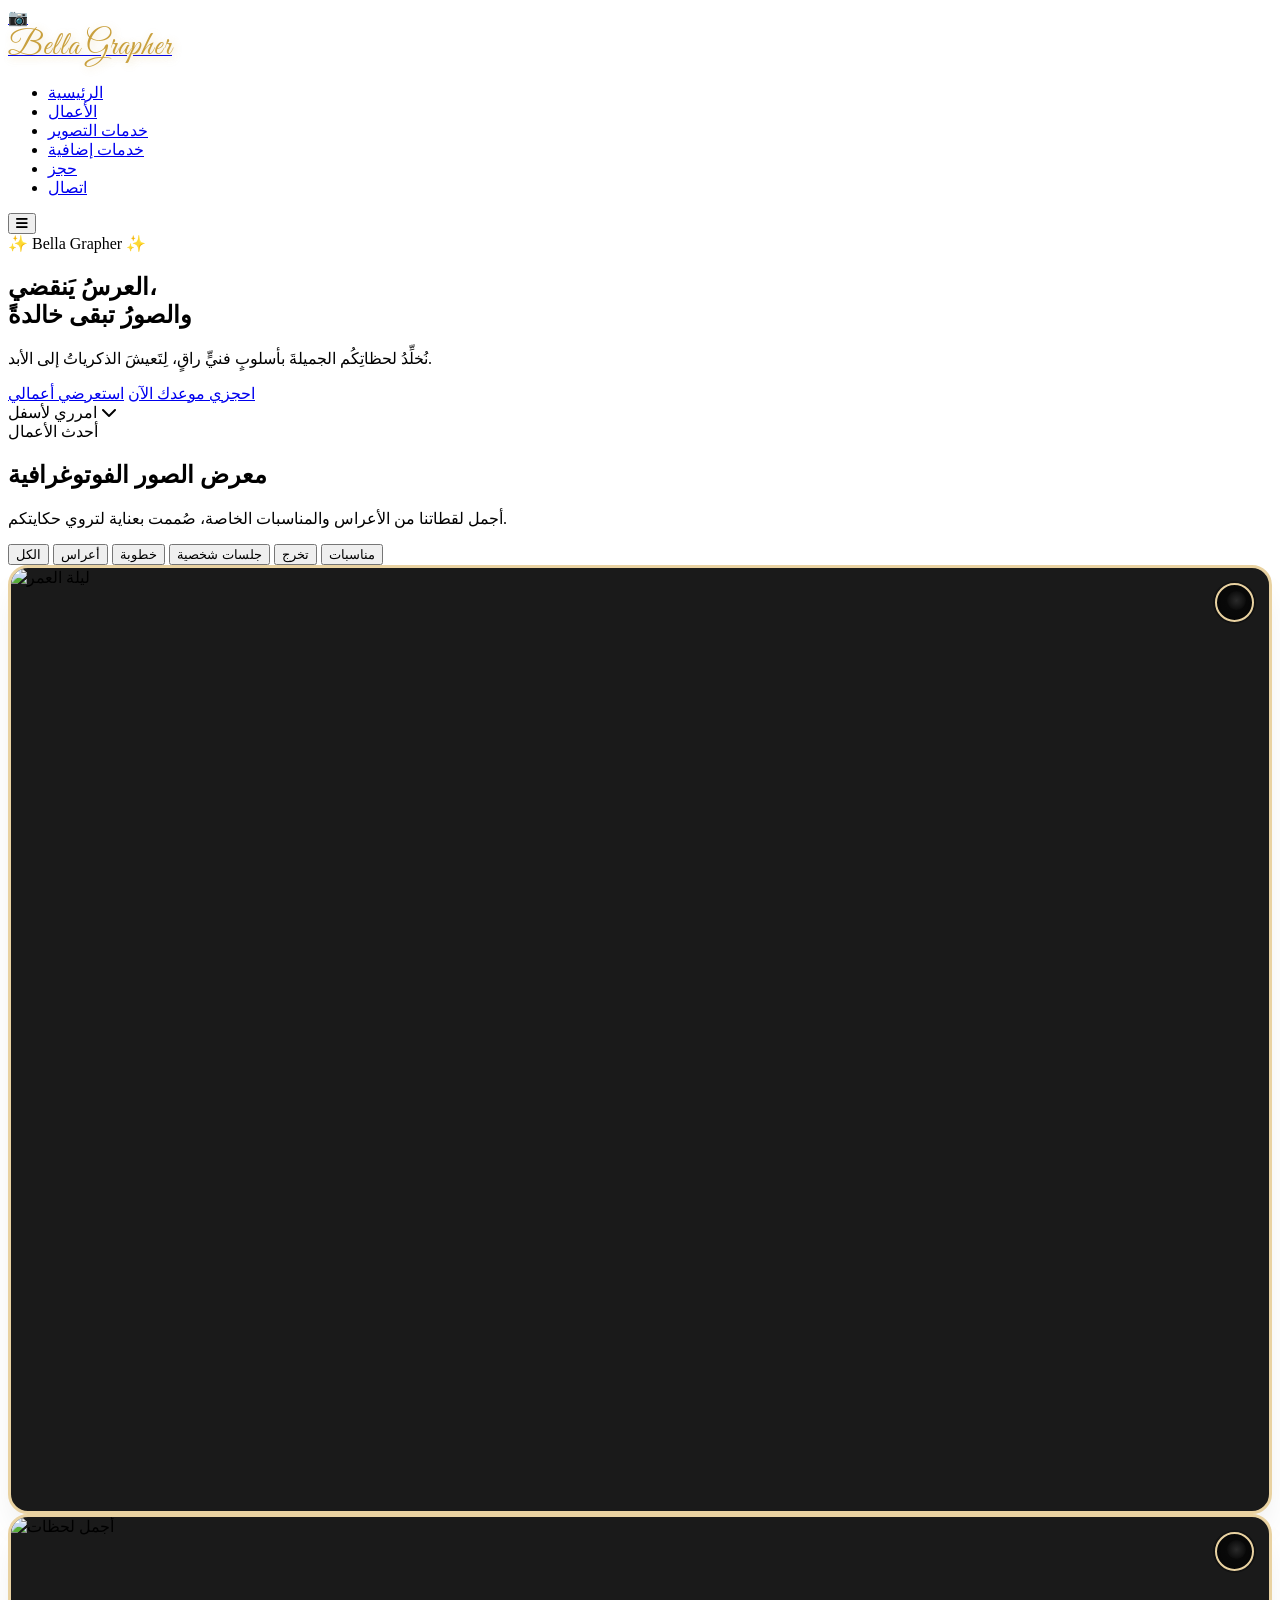
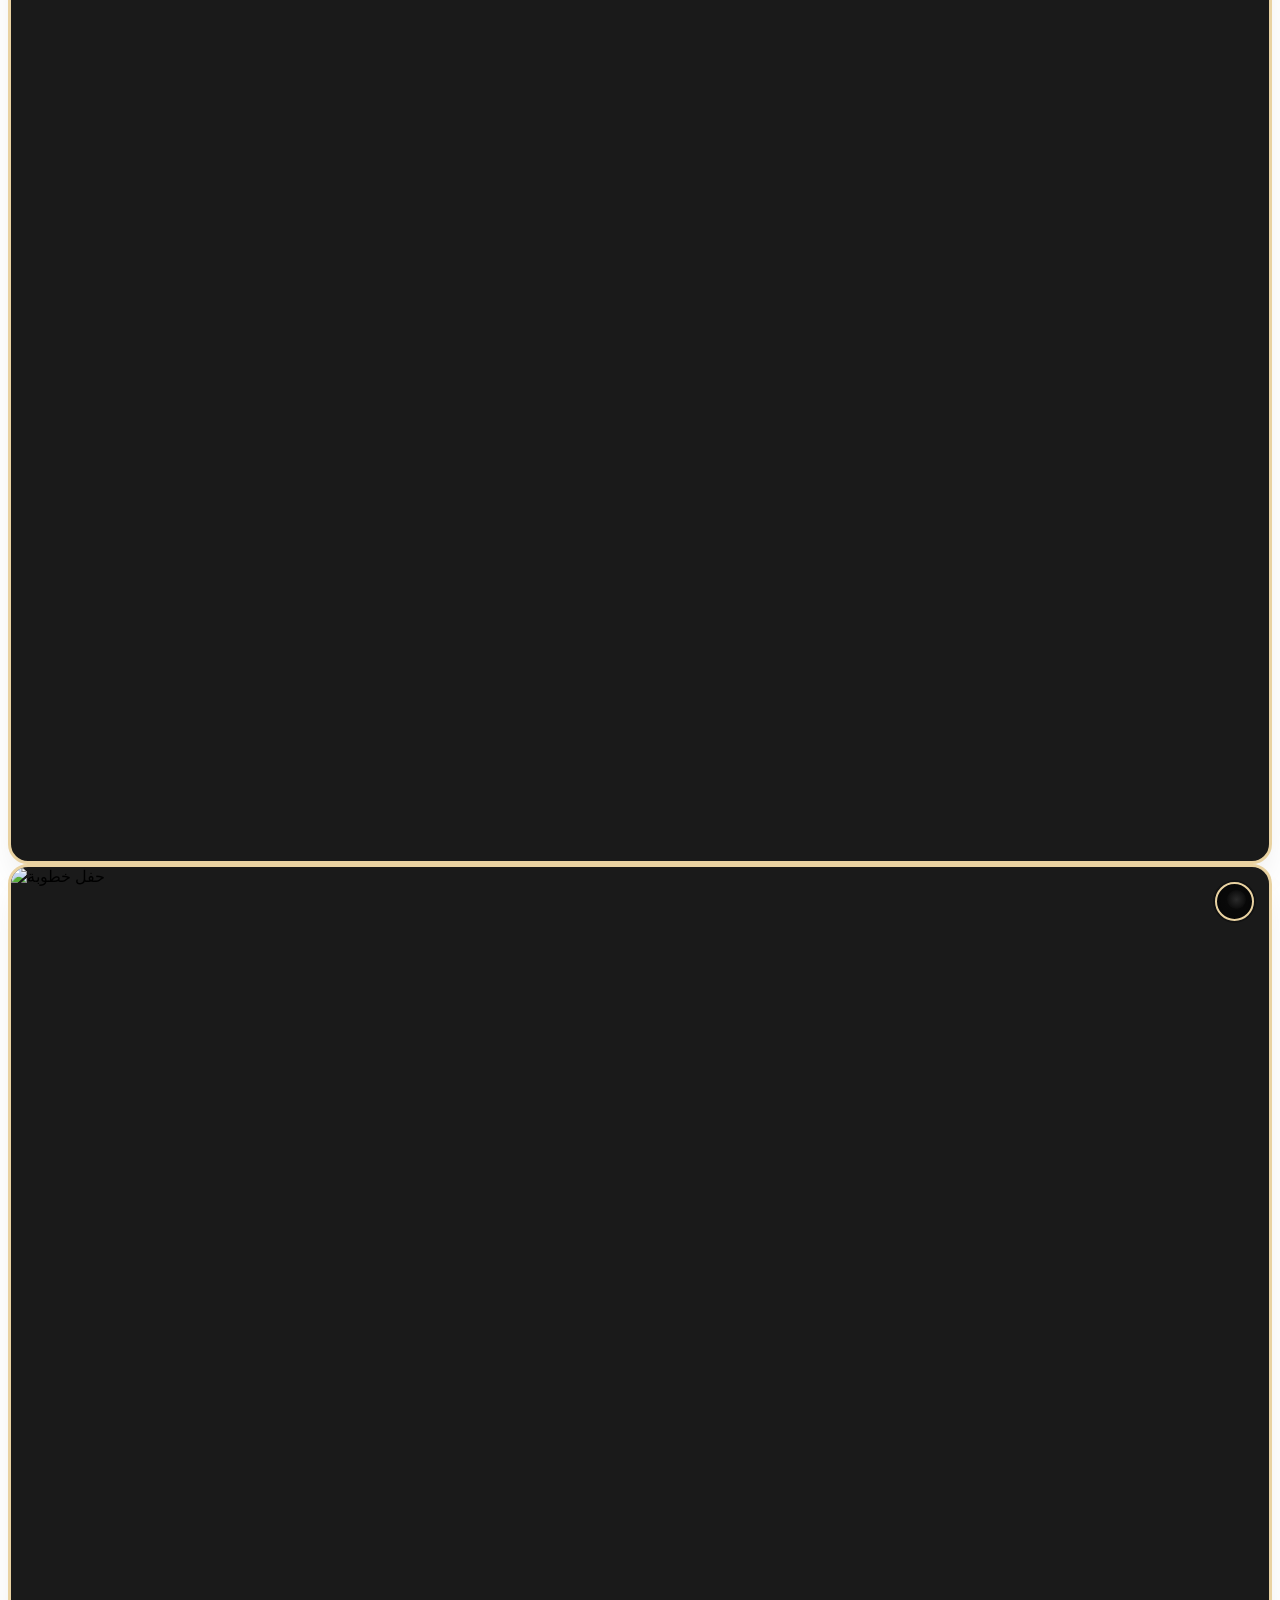
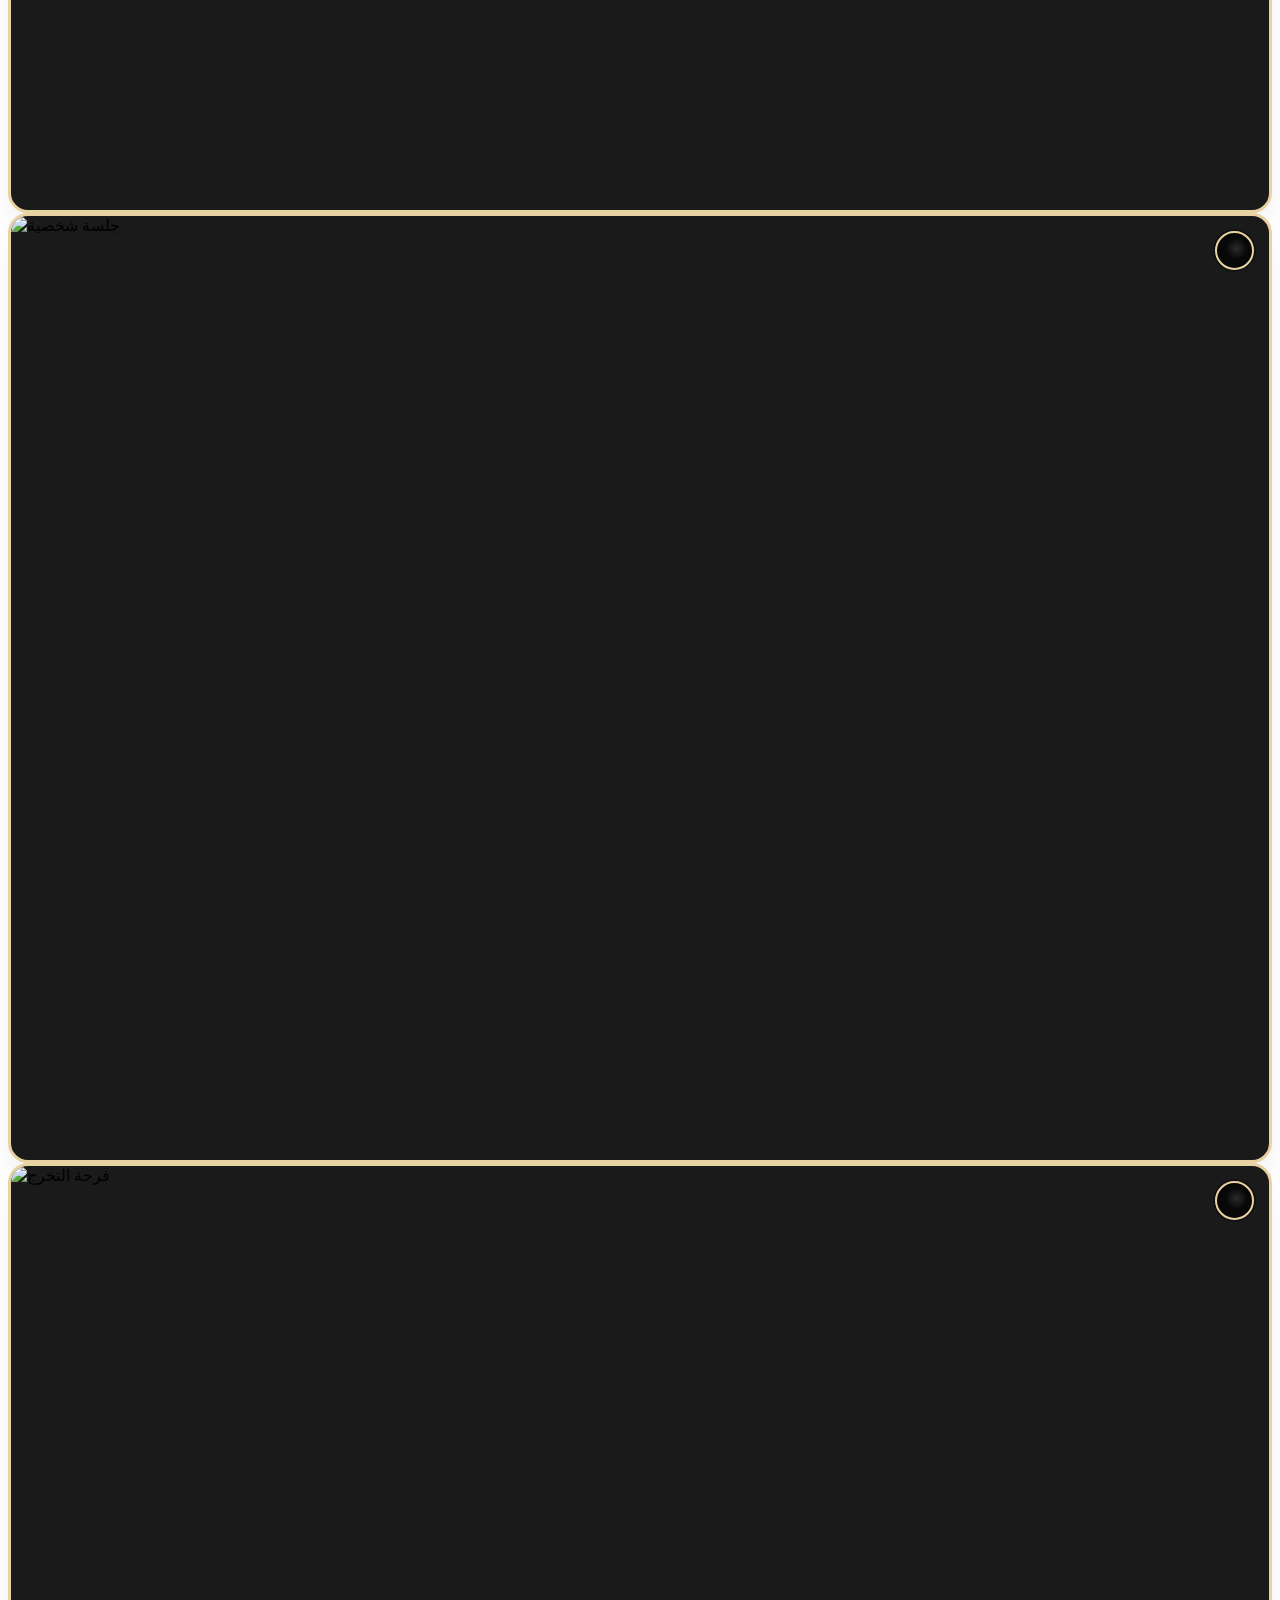
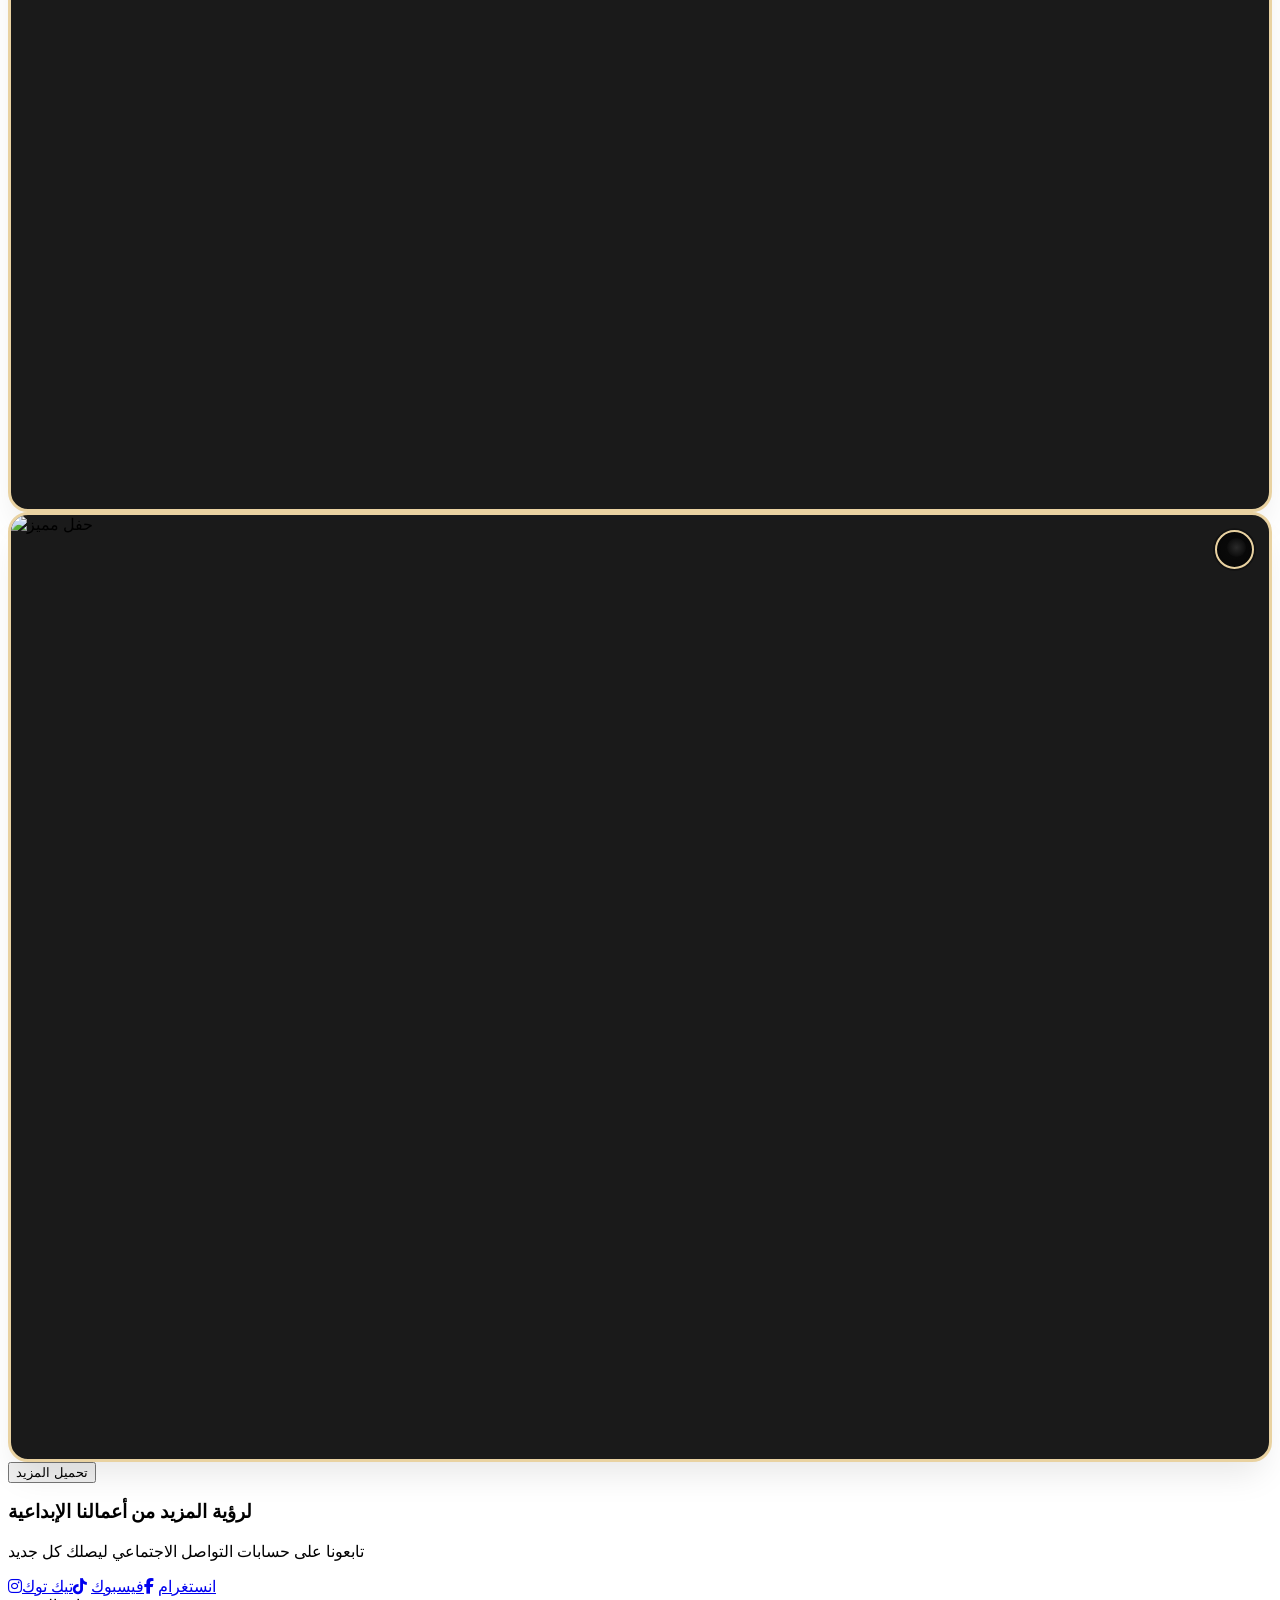
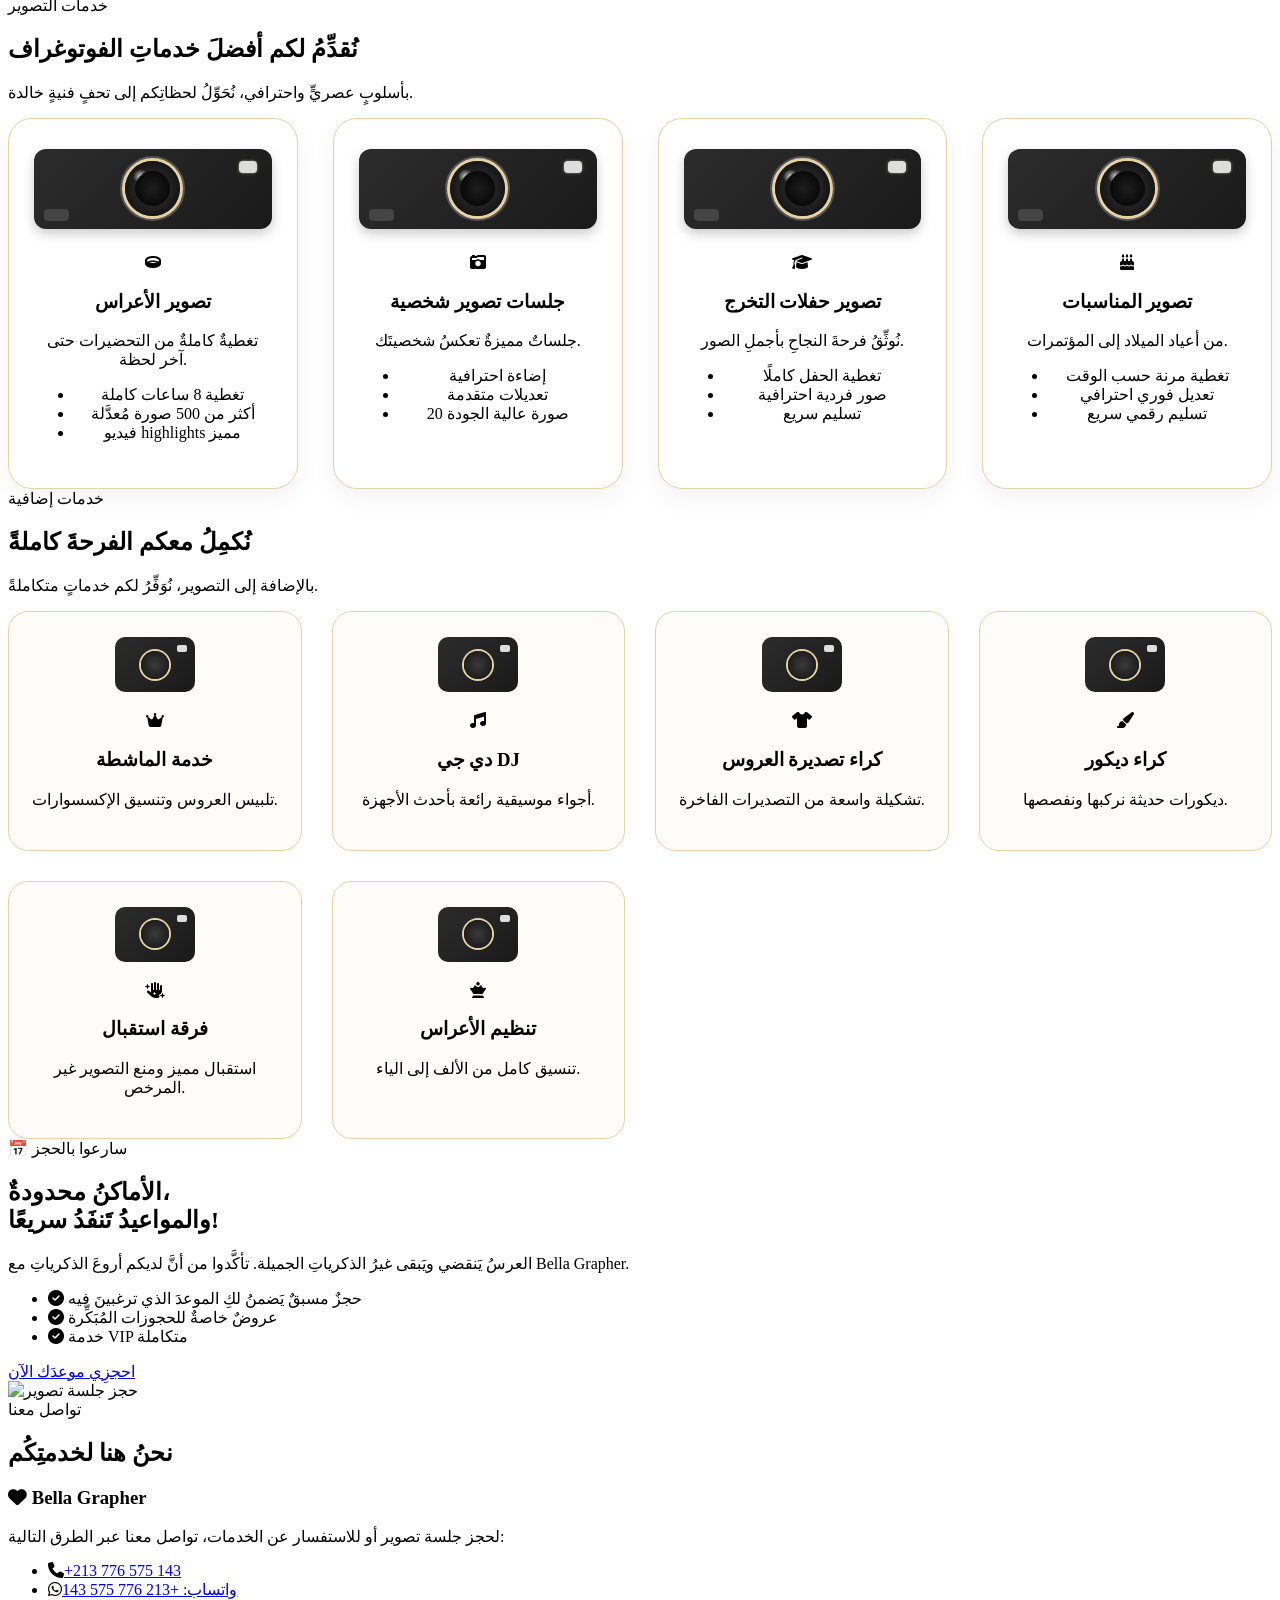
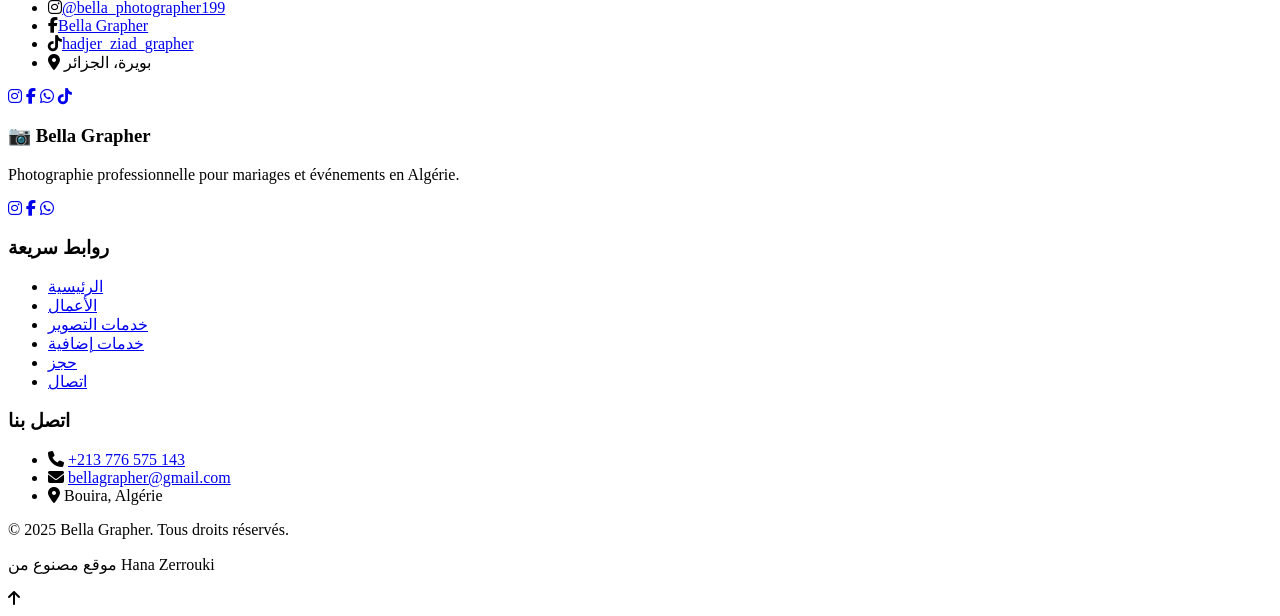
==== index.html @ 6c969524 "Initial commit - Ziad Grapher website" ====
<!DOCTYPE html>
<html lang="ar">
<head>
    <meta charset="UTF-8">
    <meta name="viewport" content="width=device-width, initial-scale=1.0, viewport-fit=cover">
    <title>Bella Grapher | Photographie Professionnelle</title>
    <meta name="description" content="Bella Grapher - Photographie professionnelle pour mariages et événements en Algérie. Nous immortalisons vos moments avec un style artistique unique.">
    <meta name="author" content="Hana Zerrouki">
    <meta name="theme-color" content="#c9a03d">

    <link rel="icon" type="image/svg+xml" href="data:image/svg+xml,<svg xmlns='http://www.w3.org/2000/svg' viewBox='0 0 100 100'><text y='.9em' font-size='90'>📷</text></svg>">
    
    <!-- Fonts & Icons -->
    <link rel="preconnect" href="https://fonts.googleapis.com">
    <link rel="preconnect" href="https://fonts.gstatic.com" crossorigin>
    <link href="https://fonts.googleapis.com/css2?family=Inter:opsz,wght@14..32,300;14..32,400;14..32,500;14..32,600;14..32,700&family=Great+Vibes&family=Playfair+Display:wght@400;500;600;700;800&display=swap" rel="stylesheet">
    <link rel="stylesheet" href="https://cdnjs.cloudflare.com/ajax/libs/font-awesome/6.4.0/css/all.min.css">
    <link rel="stylesheet" href="styles.css">
</head>
<body>

    <header id="header">
        <div class="container header-container">
            <a href="#home" class="logo">
                <div class="logo-icon">📷</div>
                <span class="logo-name">Bella Grapher</span>
            </a>
            <nav>
                <ul id="nav-menu">
                    <li><a href="#home">الرئيسية</a></li>
                    <li><a href="#gallery">الأعمال</a></li>
                    <li><a href="#services-photo">خدمات التصوير</a></li>
                    <li><a href="#services-extra">خدمات إضافية</a></li>
                    <li><a href="#booking">حجز</a></li>
                    <li><a href="#contact">اتصال</a></li>
                </ul>
                <button class="mobile-menu-btn" id="mobile-menu-btn" aria-label="القائمة">
                    <i class="fas fa-bars"></i>
                </button>
            </nav>
        </div>
    </header>

    <section class="hero" id="home">
        <div class="hero-slider">
            <div class="slide active" style="background-image: url('https://images.pexels.com/photos/2253870/pexels-photo-2253870.jpeg?auto=compress&cs=tinysrgb&w=1600');"></div>
            <div class="slide" style="background-image: url('https://images.pexels.com/photos/1024993/pexels-photo-1024993.jpeg?auto=compress&cs=tinysrgb&w=1600');"></div>
            <div class="slide" style="background-image: url('https://images.pexels.com/photos/2372720/pexels-photo-2372720.jpeg?auto=compress&cs=tinysrgb&w=1600');"></div>
        </div>
        <div class="hero-overlay-gradient"></div>
        <div class="container hero-content-wrapper">
            <div class="hero-content">
                <div class="hero-badge">✨ Bella Grapher ✨</div>
                <h1>العرسُ يَنقضي،<br>والصورُ تبقى خالدةً</h1>
                <p>نُخلِّدُ لحظاتِكُم الجميلةَ بأسلوبٍ فنيٍّ راقٍ، لِتَعيشَ الذكرياتُ إلى الأبد.</p>
                <div class="hero-buttons">
                    <a href="#booking" class="btn btn-primary">احجزي موعدك الآن</a>
                    <a href="#gallery" class="btn btn-outline-light">استعرضي أعمالي</a>
                </div>
            </div>
        </div>
        <div class="scroll-indicator">
            <span>امرري لأسفل</span>
            <i class="fas fa-chevron-down"></i>
        </div>
    </section>

    <!-- قسم المعرض - بطاقات على شكل كاميرا -->
    <section class="gallery-section" id="gallery">
        <div class="container">
            <div class="section-header">
                <span class="section-subtitle">أحدث الأعمال</span>
                <h2 class="section-title">معرض الصور الفوتوغرافية</h2>
                <p class="section-desc">أجمل لقطاتنا من الأعراس والمناسبات الخاصة، صُممت بعناية لتروي حكايتكم.</p>
            </div>
            <div class="gallery-filter">
                <button class="filter-btn active" data-filter="all">الكل</button>
                <button class="filter-btn" data-filter="wedding">أعراس</button>
                <button class="filter-btn" data-filter="engagement">خطوبة</button>
                <button class="filter-btn" data-filter="portrait">جلسات شخصية</button>
                <button class="filter-btn" data-filter="graduation">تخرج</button>
                <button class="filter-btn" data-filter="event">مناسبات</button>
            </div>
            <div class="gallery-grid" id="gallery-grid"></div>
            <div class="gallery-more">
                <button class="btn btn-outline" id="load-more">تحميل المزيد</button>
            </div>
            <!-- دعوة لزيارة الحسابات -->
            <div class="social-invite">
                <h3>لرؤية المزيد من أعمالنا الإبداعية</h3>
                <p>تابعونا على حسابات التواصل الاجتماعي ليصلك كل جديد</p>
                <div class="invite-icons">
                    <a href="https://www.instagram.com/bella_photographer199" target="_blank" class="social-icon-circle instagram"><i class="fab fa-instagram"></i><span>انستغرام</span></a>
                    <a href="https://www.facebook.com/share/18HnEcLgKb/" target="_blank" class="social-icon-circle facebook"><i class="fab fa-facebook-f"></i><span>فيسبوك</span></a>
                    <a href="https://www.tiktok.com/@hadjer_ziad_grapher" target="_blank" class="social-icon-circle tiktok"><i class="fab fa-tiktok"></i><span>تيك توك</span></a>
                </div>
            </div>
        </div>
    </section>

    <!-- خدمات التصوير - بطاقات على شكل كاميرا مع عدسة -->
    <section class="services-photo" id="services-photo">
        <div class="container">
            <div class="section-header">
                <span class="section-subtitle">خدمات التصوير</span>
                <h2 class="section-title">نُقدِّمُ لكم أفضلَ خدماتِ الفوتوغراف</h2>
                <p class="section-desc">بأسلوبٍ عصريٍّ واحترافي، نُحَوِّلُ لحظاتِكم إلى تحفٍ فنيةٍ خالدة.</p>
            </div>
            <div class="photo-services-grid camera-card-grid">
                <div class="camera-service-card">
                    <div class="camera-body">
                        <div class="camera-lens">
                            <div class="lens-reflection"></div>
                            <div class="lens-inner"></div>
                        </div>
                        <div class="camera-flash"></div>
                        <div class="camera-grip"></div>
                    </div>
                    <div class="service-icon"><i class="fas fa-ring"></i></div>
                    <h3>تصوير الأعراس</h3>
                    <p>تغطيةٌ كاملةٌ من التحضيرات حتى آخر لحظة.</p>
                    <ul class="service-features">
                        <li>تغطية 8 ساعات كاملة</li>
                        <li>أكثر من 500 صورة مُعدَّلة</li>
                        <li>فيديو highlights مميز</li>
                    </ul>
                </div>
                <div class="camera-service-card">
                    <div class="camera-body">
                        <div class="camera-lens">
                            <div class="lens-reflection"></div>
                            <div class="lens-inner"></div>
                        </div>
                        <div class="camera-flash"></div>
                        <div class="camera-grip"></div>
                    </div>
                    <div class="service-icon"><i class="fas fa-camera-retro"></i></div>
                    <h3>جلسات تصوير شخصية</h3>
                    <p>جلساتٌ مميزةٌ تعكسُ شخصيتَك.</p>
                    <ul class="service-features">
                        <li>إضاءة احترافية</li>
                        <li>تعديلات متقدمة</li>
                        <li>20 صورة عالية الجودة</li>
                    </ul>
                </div>
                <div class="camera-service-card">
                    <div class="camera-body">
                        <div class="camera-lens">
                            <div class="lens-reflection"></div>
                            <div class="lens-inner"></div>
                        </div>
                        <div class="camera-flash"></div>
                        <div class="camera-grip"></div>
                    </div>
                    <div class="service-icon"><i class="fas fa-graduation-cap"></i></div>
                    <h3>تصوير حفلات التخرج</h3>
                    <p>نُوثِّقُ فرحةَ النجاحِ بأجملِ الصور.</p>
                    <ul class="service-features">
                        <li>تغطية الحفل كاملًا</li>
                        <li>صور فردية احترافية</li>
                        <li>تسليم سريع</li>
                    </ul>
                </div>
                <div class="camera-service-card">
                    <div class="camera-body">
                        <div class="camera-lens">
                            <div class="lens-reflection"></div>
                            <div class="lens-inner"></div>
                        </div>
                        <div class="camera-flash"></div>
                        <div class="camera-grip"></div>
                    </div>
                    <div class="service-icon"><i class="fas fa-birthday-cake"></i></div>
                    <h3>تصوير المناسبات</h3>
                    <p>من أعياد الميلاد إلى المؤتمرات.</p>
                    <ul class="service-features">
                        <li>تغطية مرنة حسب الوقت</li>
                        <li>تعديل فوري احترافي</li>
                        <li>تسليم رقمي سريع</li>
                    </ul>
                </div>
            </div>
        </div>
    </section>

    <!-- خدمات إضافية - بطاقات على شكل كاميرا مستطيلة -->
    <section class="services-extra" id="services-extra">
        <div class="container">
            <div class="section-header">
                <span class="section-subtitle">خدمات إضافية</span>
                <h2 class="section-title">نُكمِلُ معكم الفرحةَ كاملةً</h2>
                <p class="section-desc">بالإضافة إلى التصوير، نُوَفِّرُ لكم خدماتٍ متكاملةً.</p>
            </div>
            <div class="extra-services-grid extra-camera-grid">
                <div class="extra-camera-card">
                    <div class="extra-camera-body">
                        <div class="extra-lens-dot"></div>
                        <div class="extra-flash"></div>
                    </div>
                    <i class="fas fa-crown"></i>
                    <h3>خدمة الماشطة</h3>
                    <p>تلبيس العروس وتنسيق الإكسسوارات.</p>
                </div>
                <div class="extra-camera-card">
                    <div class="extra-camera-body">
                        <div class="extra-lens-dot"></div>
                        <div class="extra-flash"></div>
                    </div>
                    <i class="fas fa-music"></i>
                    <h3>دي جي DJ</h3>
                    <p>أجواء موسيقية رائعة بأحدث الأجهزة.</p>
                </div>
                <div class="extra-camera-card">
                    <div class="extra-camera-body">
                        <div class="extra-lens-dot"></div>
                        <div class="extra-flash"></div>
                    </div>
                    <i class="fas fa-tshirt"></i>
                    <h3>كراء تصديرة العروس</h3>
                    <p>تشكيلة واسعة من التصديرات الفاخرة.</p>
                </div>
                <div class="extra-camera-card">
                    <div class="extra-camera-body">
                        <div class="extra-lens-dot"></div>
                        <div class="extra-flash"></div>
                    </div>
                    <i class="fas fa-paint-brush"></i>
                    <h3>كراء ديكور</h3>
                    <p>ديكورات حديثة نركبها ونفصصها.</p>
                </div>
                <div class="extra-camera-card">
                    <div class="extra-camera-body">
                        <div class="extra-lens-dot"></div>
                        <div class="extra-flash"></div>
                    </div>
                    <i class="fas fa-hand-sparkles"></i>
                    <h3>فرقة استقبال</h3>
                    <p>استقبال مميز ومنع التصوير غير المرخص.</p>
                </div>
                <div class="extra-camera-card">
                    <div class="extra-camera-body">
                        <div class="extra-lens-dot"></div>
                        <div class="extra-flash"></div>
                    </div>
                    <i class="fas fa-chess-queen"></i>
                    <h3>تنظيم الأعراس</h3>
                    <p>تنسيق كامل من الألف إلى الياء.</p>
                </div>
            </div>
        </div>
    </section>

    <!-- قسم الحجز -->
    <section class="booking" id="booking">
        <div class="container">
            <div class="booking-wrapper">
                <div class="booking-content">
                    <span class="booking-badge">📅 سارعوا بالحجز</span>
                    <h2>الأماكنُ محدودةٌ،<br>والمواعيدُ تَنفَدُ سريعًا!</h2>
                    <p>العرسُ يَنقضي ويَبقى غيرُ الذكرياتِ الجميلة. تأكَّدوا من أنَّ لديكم أروعَ الذكرياتِ مع Bella Grapher.</p>
                    <ul class="booking-features">
                        <li><i class="fas fa-check-circle"></i> حجزٌ مسبقٌ يَضمنُ لكِ الموعدَ الذي ترغبينَ فيه</li>
                        <li><i class="fas fa-check-circle"></i> عروضٌ خاصةٌ للحجوزات المُبَكِّرة</li>
                        <li><i class="fas fa-check-circle"></i> خدمة VIP متكاملة</li>
                    </ul>
                    <a href="#contact" class="btn btn-primary btn-large">احجزِي موعدَك الآن</a>
                </div>
                <div class="booking-image">
                    <img src="https://images.pexels.com/photos/3812431/pexels-photo-3812431.jpeg?auto=compress&cs=tinysrgb&w=800" alt="حجز جلسة تصوير">
                </div>
            </div>
        </div>
    </section>

    <!-- قسم الاتصال -->
    <section class="contact" id="contact">
        <div class="container">
            <div class="section-header">
                <span class="section-subtitle">تواصل معنا</span>
                <h2 class="section-title">نحنُ هنا لخدمتِكُم</h2>
            </div>
            <div class="contact-container">
                <div class="contact-info">
                    <h3><i class="fas fa-heart"></i> Bella Grapher</h3>
                    <p>لحجز جلسة تصوير أو للاستفسار عن الخدمات، تواصل معنا عبر الطرق التالية:</p>
                    <ul class="contact-details">
                        <li><i class="fas fa-phone"></i><a href="tel:+213776575143">+213 776 575 143</a></li>
                        <li><i class="fab fa-whatsapp"></i><a href="https://wa.me/213776575143" target="_blank">واتساب: +213 776 575 143</a></li>
                        <li><i class="fab fa-instagram"></i><a href="https://www.instagram.com/bella_photographer199" target="_blank">@bella_photographer199</a></li>
                        <li><i class="fab fa-facebook-f"></i><a href="https://www.facebook.com/share/18HnEcLgKb/" target="_blank">Bella Grapher</a></li>
                        <li><i class="fab fa-tiktok"></i><a href="https://www.tiktok.com/@hadjer_ziad_grapher" target="_blank">hadjer_ziad_grapher</a></li>
                        <li><i class="fas fa-map-marker-alt"></i> بويرة، الجزائر</li>
                    </ul>
                    <div class="contact-social">
                        <a href="https://www.instagram.com/bella_photographer199" aria-label="Instagram"><i class="fab fa-instagram"></i></a>
                        <a href="https://www.facebook.com/share/18HnEcLgKb/" aria-label="Facebook"><i class="fab fa-facebook-f"></i></a>
                        <a href="https://wa.me/213776575143" aria-label="WhatsApp"><i class="fab fa-whatsapp"></i></a>
                        <a href="https://www.tiktok.com/@hadjer_ziad_grapher" aria-label="TikTok"><i class="fab fa-tiktok"></i></a>
                    </div>
                </div>
            </div>
        </div>
    </section>

    <footer>
        <div class="container">
            <div class="footer-container">
                <div class="footer-col">
                    <h3>📷 Bella Grapher</h3>
                    <p>Photographie professionnelle pour mariages et événements en Algérie.</p>
                    <div class="social-links">
                        <a href="https://www.instagram.com/bella_photographer199" target="_blank"><i class="fab fa-instagram"></i></a>
                        <a href="https://www.facebook.com/share/18HnEcLgKb/" target="_blank"><i class="fab fa-facebook-f"></i></a>
                        <a href="https://wa.me/213776575143" target="_blank"><i class="fab fa-whatsapp"></i></a>
                    </div>
                </div>
                <div class="footer-col">
                    <h3>روابط سريعة</h3>
                    <ul class="footer-links">
                        <li><a href="#home">الرئيسية</a></li><li><a href="#gallery">الأعمال</a></li>
                        <li><a href="#services-photo">خدمات التصوير</a></li><li><a href="#services-extra">خدمات إضافية</a></li>
                        <li><a href="#booking">حجز</a></li><li><a href="#contact">اتصال</a></li>
                    </ul>
                </div>
                <div class="footer-col">
                    <h3>اتصل بنا</h3>
                    <ul class="footer-links">
                        <li><i class="fas fa-phone"></i> <a href="tel:+213776575143">+213 776 575 143</a></li>
                        <li><i class="fas fa-envelope"></i> <a href="mailto:bellagrapher@gmail.com">bellagrapher@gmail.com</a></li>
                        <li><i class="fas fa-map-marker-alt"></i> Bouira, Algérie</li>
                    </ul>
                </div>
            </div>
            <div class="copyright">
                <p>&copy; 2025 Bella Grapher. Tous droits réservés.</p>
                <p class="developer-credit">موقع مصنوع من Hana Zerrouki</p>
            </div>
        </div>
    </footer>

    <div class="back-to-top" id="backToTop">
        <i class="fas fa-arrow-up"></i>
    </div>

    <script src="script.js"></script>
</body>
</html>
---- styles.css ----
:root {
    --gold-primary: #c9a03d;
    --gold-dark: #b38b2f;
    --gold-light: #e9d2a1;
    --white: #ffffff;
    --off-white: #fefcf8;
    --light-gray: #f5f3f0;
    --dark-text: #2b2a28;
    --shadow-sm: 0 10px 25px rgba(0, 0, 0, 0.05);
    --shadow-md: 0 20px 35px -10px rgba(0, 0, 0, 0.1);
    --transition: all 0.5s cubic-bezier(0.25, 0.46, 0.45, 0.94);
}

/* Logo Styles - Beautiful French name */
.logo-name {
    font-family: 'Great Vibes', cursive;
    font-size: 2rem;
    font-weight: normal;
    color: var(--gold-primary);
    text-shadow: 2px 2px 8px rgba(201, 160, 61, 0.3);
    letter-spacing: 1px;
}

/* ========== CAMERA STYLES FOR SERVICE CARDS ========== */
/* Main camera card container */
.camera-service-card {
    background: var(--white);
    border-radius: 24px;
    padding: 30px 25px;
    text-align: center;
    transition: var(--transition);
    box-shadow: var(--shadow-sm);
    position: relative;
    overflow: hidden;
    border: 1px solid var(--gold-light);
}

/* Camera body shape */
.camera-body {
    position: relative;
    width: 100%;
    height: 80px;
    background: linear-gradient(135deg, #2c2c2c 0%, #1a1a1a 100%);
    border-radius: 12px;
    margin-bottom: 25px;
    display: flex;
    justify-content: center;
    align-items: center;
    box-shadow: 0 5px 12px rgba(0,0,0,0.2);
}

/* Camera Lens (circular) */
.camera-lens {
    width: 55px;
    height: 55px;
    background: radial-gradient(circle, #3a3a3a 0%, #111 80%);
    border-radius: 50%;
    position: relative;
    display: flex;
    align-items: center;
    justify-content: center;
    box-shadow: 0 0 0 3px var(--gold-light), 0 0 0 5px #555;
}

.lens-inner {
    width: 35px;
    height: 35px;
    background: radial-gradient(circle, #1e1e1e 0%, #000 100%);
    border-radius: 50%;
    position: relative;
}

.lens-reflection {
    position: absolute;
    top: 8px;
    left: 8px;
    width: 15px;
    height: 15px;
    background: radial-gradient(circle, rgba(255,255,255,0.8) 0%, rgba(255,255,255,0) 70%);
    border-radius: 50%;
    pointer-events: none;
}

/* Camera Flash */
.camera-flash {
    position: absolute;
    top: 12px;
    right: 15px;
    width: 18px;
    height: 12px;
    background: #ddd;
    border-radius: 4px;
    box-shadow: 0 0 3px rgba(255,255,200,0.5);
}

/* Camera Grip */
.camera-grip {
    position: absolute;
    bottom: 8px;
    left: 10px;
    width: 25px;
    height: 12px;
    background: #444;
    border-radius: 4px;
}

/* ========== EXTRA CAMERA CARDS (Smaller) ========== */
.extra-camera-card {
    background: var(--off-white);
    padding: 25px 20px;
    border-radius: 20px;
    text-align: center;
    transition: all 0.4s;
    position: relative;
    border: 1px solid var(--gold-light);
    overflow: hidden;
}

.extra-camera-body {
    position: relative;
    width: 80px;
    height: 55px;
    background: linear-gradient(135deg, #2c2c2c, #1a1a1a);
    border-radius: 10px;
    margin: 0 auto 20px auto;
    display: flex;
    align-items: center;
    justify-content: center;
}

.extra-lens-dot {
    width: 28px;
    height: 28px;
    background: radial-gradient(circle, #3a3a3a, #111);
    border-radius: 50%;
    box-shadow: 0 0 0 2px var(--gold-light);
}

.extra-flash {
    position: absolute;
    top: 8px;
    right: 8px;
    width: 10px;
    height: 7px;
    background: #ddd;
    border-radius: 2px;
}

/* Gallery Items - Camera Shape */
.gallery-item {
    position: relative;
    border-radius: 20px;
    overflow: hidden;
    aspect-ratio: 4 / 3;
    box-shadow: var(--shadow-md);
    cursor: pointer;
    background: #1a1a1a;
    border: 3px solid var(--gold-light);
    transition: transform 0.4s ease, box-shadow 0.4s;
}

.gallery-item::before {
    content: "";
    position: absolute;
    top: 15px;
    right: 15px;
    width: 35px;
    height: 35px;
    background: radial-gradient(circle, rgba(0,0,0,0.6) 0%, rgba(0,0,0,0.8) 100%);
    border-radius: 50%;
    z-index: 2;
    border: 2px solid var(--gold-light);
    box-shadow: 0 0 0 2px rgba(0,0,0,0.3);
}

.gallery-item::after {
    content: "";
    position: absolute;
    top: 23px;
    right: 23px;
    width: 19px;
    height: 19px;
    background: radial-gradient(circle, #2a2a2a, #000);
    border-radius: 50%;
    z-index: 3;
}

.gallery-item:hover {
    transform: translateY(-8px) scale(1.02);
    box-shadow: 0 25px 35px rgba(0,0,0,0.2);
    border-color: var(--gold-primary);
}

.gallery-item img {
    width: 100%;
    height: 100%;
    object-fit: cover;
    transition: transform 0.6s;
}

.gallery-item:hover img {
    transform: scale(1.08);
}

.gallery-overlay {
    position: absolute;
    bottom: 0;
    left: 0;
    right: 0;
    background: linear-gradient(to top, rgba(0,0,0,0.8), transparent);
    padding: 20px;
    color: white;
    opacity: 0;
    transition: 0.3s;
    z-index: 4;
}

.gallery-item:hover .gallery-overlay {
    opacity: 1;
}

/* Photo Services Grid */
.photo-services-grid {
    display: grid;
    grid-template-columns: repeat(auto-fit, minmax(280px, 1fr));
    gap: 35px;
}

/* Extra Services Grid */
.extra-services-grid {
    display: grid;
    grid-template-columns: repeat(auto-fit, minmax(260px, 1fr));
    gap: 30px;
}

/* Hover effects */
.camera-service-card:hover,
.extra-camera-card:hover {
    transform: translateY(-10px);
    box-shadow: var(--shadow-md);
    border-color: var(--gold-primary);
}

.camera-service-card:hover .camera-lens {
    box-shadow: 0 0 0 3px var(--gold-primary), 0 0 0 6px #555;
    transition: 0.3s;
}

/* Rest of styles (keep all previous responsive, header, footer, etc.) */
/* ... (include all remaining CSS from previous version for sections like hero, booking, contact, footer, responsive) ... */
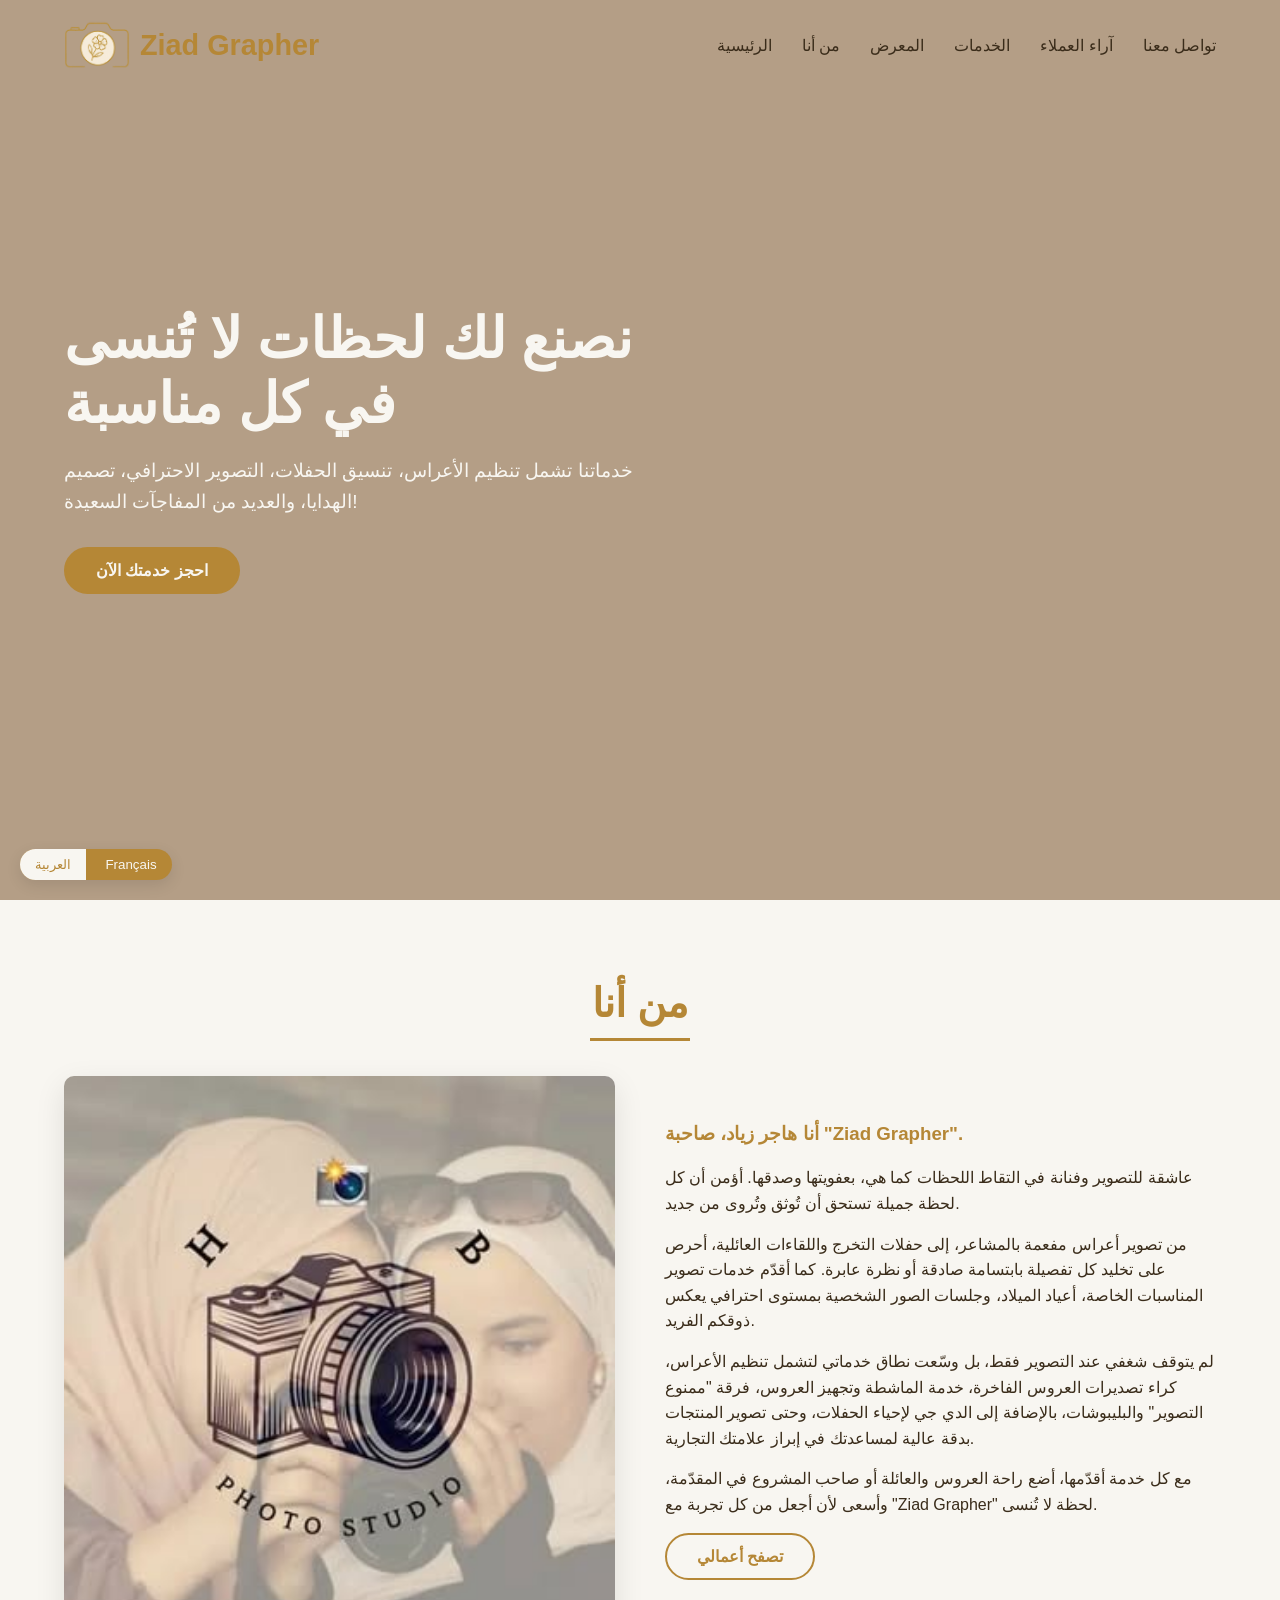
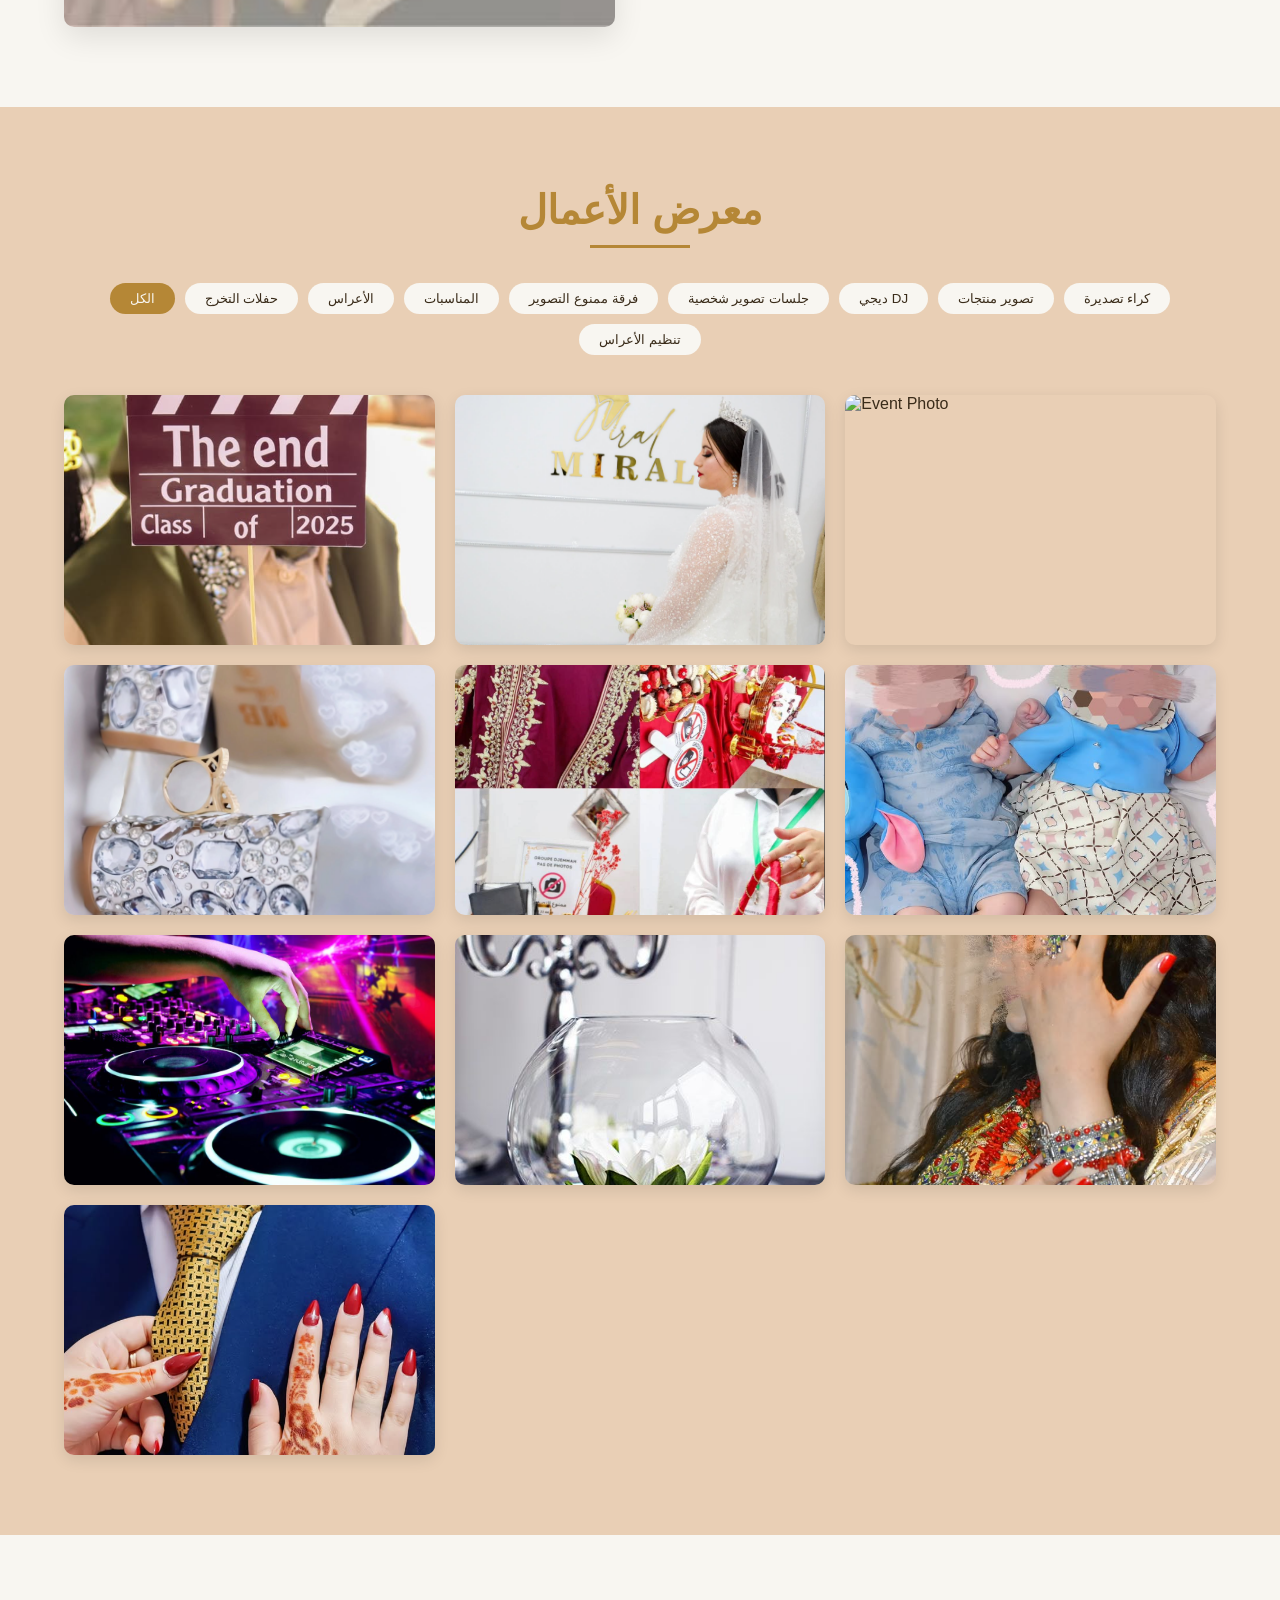
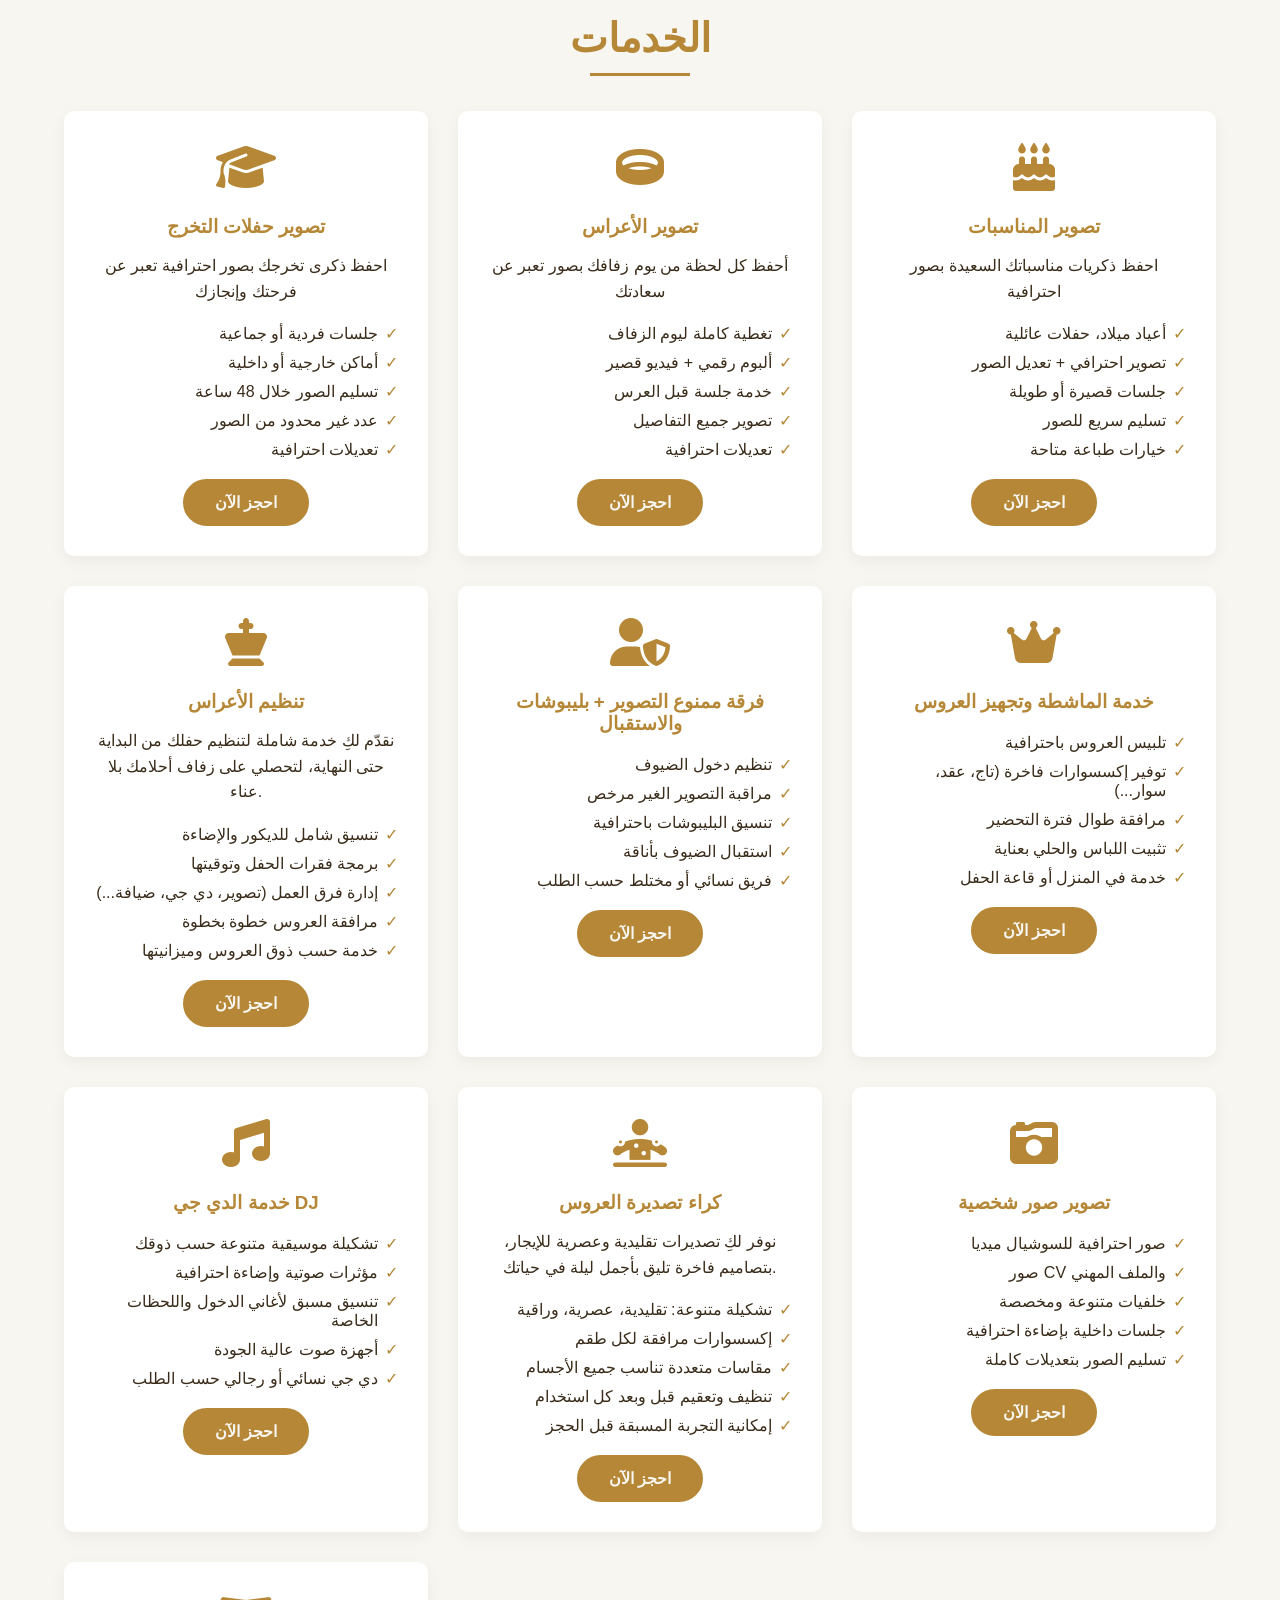
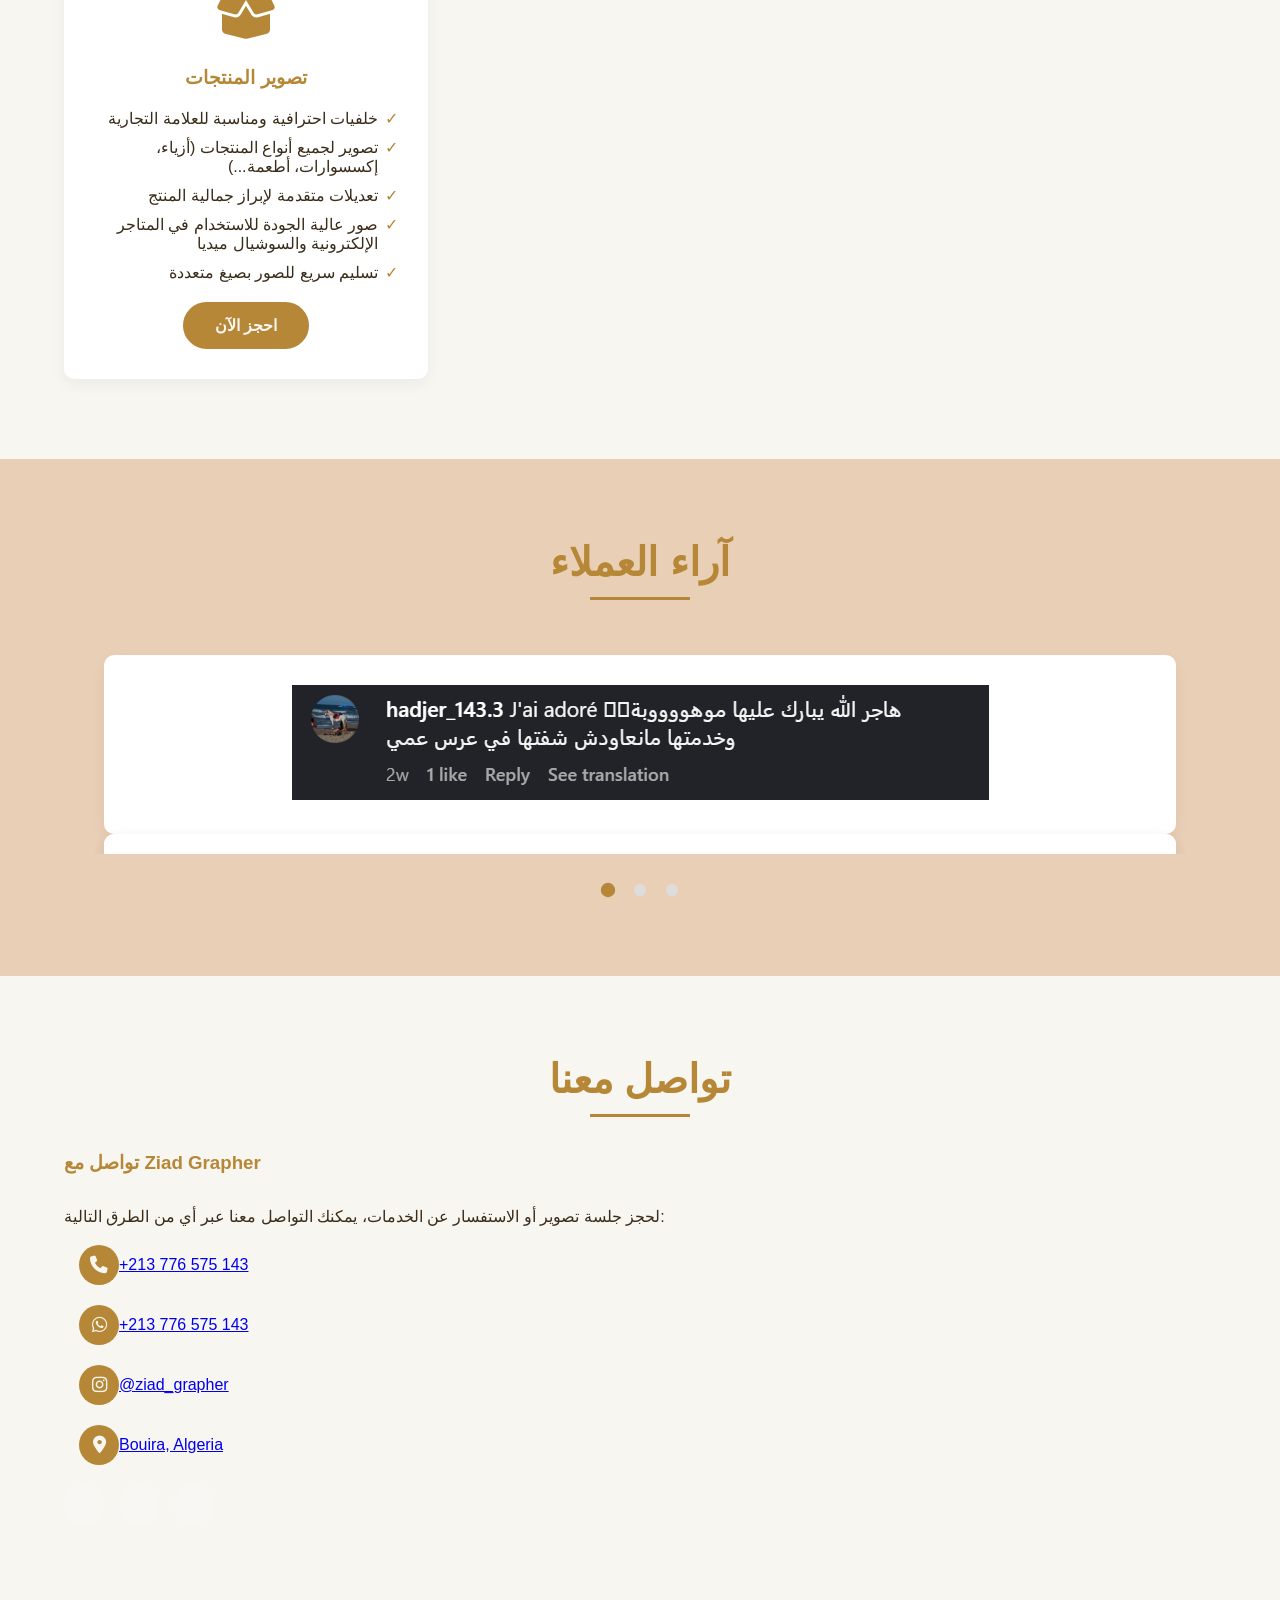
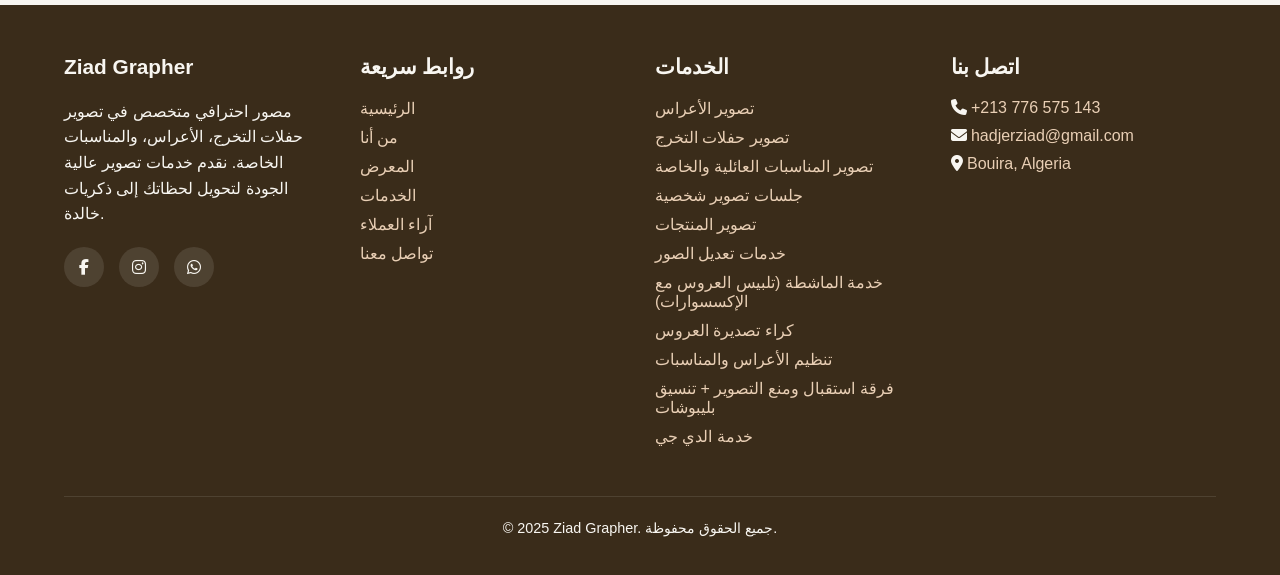
==== commit f3d81f38: "Initial commit - Ziad Grapher website" ====
--- a/index.html
+++ b/index.html
@@ -2,345 +2,603 @@
 <html lang="ar">
 <head>
     <meta charset="UTF-8">
-    <meta name="viewport" content="width=device-width, initial-scale=1.0, viewport-fit=cover">
-    <title>Bella Grapher | Photographie Professionnelle</title>
-    <meta name="description" content="Bella Grapher - Photographie professionnelle pour mariages et événements en Algérie. Nous immortalisons vos moments avec un style artistique unique.">
-    <meta name="author" content="Hana Zerrouki">
-    <meta name="theme-color" content="#c9a03d">
-
-    <link rel="icon" type="image/svg+xml" href="data:image/svg+xml,<svg xmlns='http://www.w3.org/2000/svg' viewBox='0 0 100 100'><text y='.9em' font-size='90'>📷</text></svg>">
-    
-    <!-- Fonts & Icons -->
-    <link rel="preconnect" href="https://fonts.googleapis.com">
-    <link rel="preconnect" href="https://fonts.gstatic.com" crossorigin>
-    <link href="https://fonts.googleapis.com/css2?family=Inter:opsz,wght@14..32,300;14..32,400;14..32,500;14..32,600;14..32,700&family=Great+Vibes&family=Playfair+Display:wght@400;500;600;700;800&display=swap" rel="stylesheet">
+    <meta name="viewport" content="width=device-width, initial-scale=1.0">
+    <title>Ziad Grapher - مصورة احترافية للمناسبات</title>
+    <link rel="icon" href="favicon.ico" type="image/x-icon">
     <link rel="stylesheet" href="https://cdnjs.cloudflare.com/ajax/libs/font-awesome/6.4.0/css/all.min.css">
     <link rel="stylesheet" href="styles.css">
+    
 </head>
 <body>
-
+    <!-- Header -->
     <header id="header">
         <div class="container header-container">
             <a href="#home" class="logo">
-                <div class="logo-icon">📷</div>
-                <span class="logo-name">Bella Grapher</span>
+                <img src="images/logoz.png" alt="Ziad Grapher Logo">
+                <span>Ziad Grapher</span>
             </a>
+            
             <nav>
                 <ul id="nav-menu">
                     <li><a href="#home">الرئيسية</a></li>
-                    <li><a href="#gallery">الأعمال</a></li>
-                    <li><a href="#services-photo">خدمات التصوير</a></li>
-                    <li><a href="#services-extra">خدمات إضافية</a></li>
-                    <li><a href="#booking">حجز</a></li>
-                    <li><a href="#contact">اتصال</a></li>
+                    <li><a href="#about">من أنا</a></li>
+                    <li><a href="#portfolio">المعرض</a></li>
+                    <li><a href="#services">الخدمات</a></li>
+                    <li><a href="#testimonials">آراء العملاء</a></li>
+                    <li><a href="#contact">تواصل معنا</a></li>
                 </ul>
-                <button class="mobile-menu-btn" id="mobile-menu-btn" aria-label="القائمة">
+                
+                <button class="mobile-menu-btn" id="mobile-menu-btn">
                     <i class="fas fa-bars"></i>
                 </button>
             </nav>
         </div>
     </header>
 
+    <!-- Hero Section -->
     <section class="hero" id="home">
         <div class="hero-slider">
-            <div class="slide active" style="background-image: url('https://images.pexels.com/photos/2253870/pexels-photo-2253870.jpeg?auto=compress&cs=tinysrgb&w=1600');"></div>
-            <div class="slide" style="background-image: url('https://images.pexels.com/photos/1024993/pexels-photo-1024993.jpeg?auto=compress&cs=tinysrgb&w=1600');"></div>
-            <div class="slide" style="background-image: url('https://images.pexels.com/photos/2372720/pexels-photo-2372720.jpeg?auto=compress&cs=tinysrgb&w=1600');"></div>
-        </div>
-        <div class="hero-overlay-gradient"></div>
-        <div class="container hero-content-wrapper">
-            <div class="hero-content">
-                <div class="hero-badge">✨ Bella Grapher ✨</div>
-                <h1>العرسُ يَنقضي،<br>والصورُ تبقى خالدةً</h1>
-                <p>نُخلِّدُ لحظاتِكُم الجميلةَ بأسلوبٍ فنيٍّ راقٍ، لِتَعيشَ الذكرياتُ إلى الأبد.</p>
-                <div class="hero-buttons">
-                    <a href="#booking" class="btn btn-primary">احجزي موعدك الآن</a>
-                    <a href="#gallery" class="btn btn-outline-light">استعرضي أعمالي</a>
-                </div>
-            </div>
-        </div>
-        <div class="scroll-indicator">
-            <span>امرري لأسفل</span>
-            <i class="fas fa-chevron-down"></i>
+            <div class="slide active" style="background-image: url('https://images.unsplash.com/photo-1527529482837-4698179dc6ce?ixlib=rb-1.2.1&auto=format&fit=crop&w=1350&q=80');"></div>
+            <div class="slide" style="background-image: url('https://images.unsplash.com/photo-1523438885200-e635ba2c371e?ixlib=rb-1.2.1&auto=format&fit=crop&w=1350&q=80');"></div>
+            <div class="slide" style="background-image: url('https://images.unsplash.com/photo-1519671482749-fd09be7ccebf?ixlib=rb-1.2.1&auto=format&fit=crop&w=1350&q=80');"></div>
+        </div>
+        
+        <div class="container">
+        <div class="hero-content">
+    <h1>نصنع لك لحظات لا تُنسى في كل مناسبة</h1>
+    <p>خدماتنا تشمل تنظيم الأعراس، تنسيق الحفلات، التصوير الاحترافي، تصميم الهدايا، والعديد من المفاجآت السعيدة!</p>
+    <a href="#contact" class="btn">احجز خدمتك الآن</a>
+</div>
+
         </div>
     </section>
 
-    <!-- قسم المعرض - بطاقات على شكل كاميرا -->
-    <section class="gallery-section" id="gallery">
+    <!-- About Section -->
+    <section class="about" id="about">
         <div class="container">
-            <div class="section-header">
-                <span class="section-subtitle">أحدث الأعمال</span>
-                <h2 class="section-title">معرض الصور الفوتوغرافية</h2>
-                <p class="section-desc">أجمل لقطاتنا من الأعراس والمناسبات الخاصة، صُممت بعناية لتروي حكايتكم.</p>
-            </div>
-            <div class="gallery-filter">
-                <button class="filter-btn active" data-filter="all">الكل</button>
-                <button class="filter-btn" data-filter="wedding">أعراس</button>
-                <button class="filter-btn" data-filter="engagement">خطوبة</button>
-                <button class="filter-btn" data-filter="portrait">جلسات شخصية</button>
-                <button class="filter-btn" data-filter="graduation">تخرج</button>
-                <button class="filter-btn" data-filter="event">مناسبات</button>
-            </div>
-            <div class="gallery-grid" id="gallery-grid"></div>
-            <div class="gallery-more">
-                <button class="btn btn-outline" id="load-more">تحميل المزيد</button>
-            </div>
-            <!-- دعوة لزيارة الحسابات -->
-            <div class="social-invite">
-                <h3>لرؤية المزيد من أعمالنا الإبداعية</h3>
-                <p>تابعونا على حسابات التواصل الاجتماعي ليصلك كل جديد</p>
-                <div class="invite-icons">
-                    <a href="https://www.instagram.com/bella_photographer199" target="_blank" class="social-icon-circle instagram"><i class="fab fa-instagram"></i><span>انستغرام</span></a>
-                    <a href="https://www.facebook.com/share/18HnEcLgKb/" target="_blank" class="social-icon-circle facebook"><i class="fab fa-facebook-f"></i><span>فيسبوك</span></a>
-                    <a href="https://www.tiktok.com/@hadjer_ziad_grapher" target="_blank" class="social-icon-circle tiktok"><i class="fab fa-tiktok"></i><span>تيك توك</span></a>
-                </div>
+            <h2 class="section-title">من أنا</h2>
+            
+            <div class="about-container">
+                <div class="about-img">
+                    <img src="images/hadjerziad.png" alt="Ziad Grapher">
+                </div>
+             <div class="about-content">
+
+    <h3>أنا هاجر زياد، صاحبة "Ziad Grapher".</h3>
+
+    <p>عاشقة للتصوير وفنانة في التقاط اللحظات كما هي، بعفويتها وصدقها. أؤمن أن كل لحظة جميلة تستحق أن تُوثق وتُروى من جديد.</p>
+
+    <p>من تصوير أعراس مفعمة بالمشاعر، إلى حفلات التخرج واللقاءات العائلية، أحرص على تخليد كل تفصيلة بابتسامة صادقة أو نظرة عابرة. كما أقدّم خدمات تصوير المناسبات الخاصة، أعياد الميلاد، وجلسات الصور الشخصية بمستوى احترافي يعكس ذوقكم الفريد.</p>
+
+    <p>لم يتوقف شغفي عند التصوير فقط، بل وسّعت نطاق خدماتي لتشمل تنظيم الأعراس، كراء تصديرات العروس الفاخرة، خدمة الماشطة وتجهيز العروس، فرقة "ممنوع التصوير" والبليبوشات، بالإضافة إلى الدي جي لإحياء الحفلات، وحتى تصوير المنتجات بدقة عالية لمساعدتك في إبراز علامتك التجارية.</p>
+
+    <p>مع كل خدمة أقدّمها، أضع راحة العروس والعائلة أو صاحب المشروع في المقدّمة، وأسعى لأن أجعل من كل تجربة مع "Ziad Grapher" لحظة لا تُنسى.</p>
+
+    <a href="#portfolio" class="btn btn-outline">تصفح أعمالي</a>
+</div>
+
             </div>
         </div>
     </section>
 
-    <!-- خدمات التصوير - بطاقات على شكل كاميرا مع عدسة -->
-    <section class="services-photo" id="services-photo">
-        <div class="container">
-            <div class="section-header">
-                <span class="section-subtitle">خدمات التصوير</span>
-                <h2 class="section-title">نُقدِّمُ لكم أفضلَ خدماتِ الفوتوغراف</h2>
-                <p class="section-desc">بأسلوبٍ عصريٍّ واحترافي، نُحَوِّلُ لحظاتِكم إلى تحفٍ فنيةٍ خالدة.</p>
-            </div>
-            <div class="photo-services-grid camera-card-grid">
-                <div class="camera-service-card">
-                    <div class="camera-body">
-                        <div class="camera-lens">
-                            <div class="lens-reflection"></div>
-                            <div class="lens-inner"></div>
-                        </div>
-                        <div class="camera-flash"></div>
-                        <div class="camera-grip"></div>
+<!-- Portfolio Section -->
+<section class="portfolio" id="portfolio">
+    <div class="container">
+        <h2 class="section-title">معرض الأعمال</h2>
+        
+        <div class="portfolio-filter">
+            <button class="filter-btn active" data-filter="all">الكل</button>
+            <button class="filter-btn" data-filter="graduation">حفلات التخرج</button>
+            <button class="filter-btn" data-filter="wedding">الأعراس</button>
+            <button class="filter-btn" data-filter="event">المناسبات</button>
+            <button class="filter-btn" data-filter="products">فرقة ممنوع التصوير</button>
+            <button class="filter-btn" data-filter="personal">جلسات تصوير شخصية</button>
+            <button class="filter-btn" data-filter="dj">ديجي DJ</button>
+            <button class="filter-btn" data-filter="product-photo">تصوير منتجات</button>
+            <button class="filter-btn" data-filter="tasdira">كراء تصديرة</button>
+            <button class="filter-btn" data-filter="wedding-org">تنظيم الأعراس</button>
+        </div>
+        
+        <div class="portfolio-grid">
+            <!-- حفلات التخرج -->
+            <div class="portfolio-item" data-category="graduation">
+                <img src="images/graduation/image.png" alt="Graduation Photo">
+                <div class="portfolio-overlay">
+                    <h3>حفل التخرج</h3>
+                    <p>تصوير احترافي لطلبة الجامعات</p>
+                </div>
+            </div>
+
+            <!-- الأعراس -->
+            <div class="portfolio-item" data-category="wedding">
+                <img src="images/wedings/bride1.png" alt="Wedding Photo">
+                <div class="portfolio-overlay">
+                    <h3>حفل زفاف</h3>
+                    <p>تصوير كامل ليوم العرس</p>
+                </div>
+            </div>
+
+            <!-- المناسبات -->
+            <div class="portfolio-item" data-category="event">
+                <img src="https://images.unsplash.com/photo-1511795409834-ef04bbd61622?ixlib=rb-1.2.1&auto=format&fit=crop&w=1350&q=80" alt="Event Photo">
+                <div class="portfolio-overlay">
+                    <h3>حفل عيد ميلاد</h3>
+                    <p>تصوير مناسبات خاصة</p>
+                </div>
+            </div>
+
+            <div class="portfolio-item" data-category="event">
+                <img src="images/propsal/image.png" alt="Event Photo">
+                <div class="portfolio-overlay">
+                    <h3>حفل خطوبة</h3>
+                    <p>تصوير المناسبات العائلية</p>
+                </div>
+            </div>
+
+            <!-- فرقة ممنوع التصوير -->
+            <div class="portfolio-item" data-category="products">
+                <img src="images/products/image.png" alt="no Photo">
+                <div class="portfolio-overlay">
+                    <h3>فرقة ممنوع التصوير</h3>
+                    <p>فرقة ممنوع التصوير بليبوشات و الاستقبال</p>
+                </div>
+            </div>
+
+            <!-- جلسات تصوير شخصية -->
+            <div class="portfolio-item" data-category="personal">
+                <img src="images/personal/image.png" alt="personal Photo">
+                <div class="portfolio-overlay">
+                    <h3>جلسات تصوير شخصية</h3>
+                    <p>تصوير احترافي</p>
+                </div>
+            </div>
+
+            <!-- ديجي DJ -->
+            <div class="portfolio-item" data-category="dj">
+                <img src="images/dj/image.png" alt="DJ Service">
+                <div class="portfolio-overlay">
+                    <h3>خدمة ديجي DJ</h3>
+                    <p>توفير موسيقى احترافية للحفلات</p>
+                </div>
+            </div>
+
+            <!-- تصوير منتجات -->
+            <div class="portfolio-item" data-category="product-photo">
+                <img src="images/product/image.png" alt="Product Photography">
+                <div class="portfolio-overlay">
+                    <h3>تصوير منتجات</h3>
+                    <p>تصوير احترافي للمنتجات بغرض التسويق</p>
+                </div>
+            </div>
+
+            <!-- كراء تصديرة -->
+            <div class="portfolio-item" data-category="tasdira">
+                <img src="images/tasdira/image.png" alt="Tasdira Rental">
+                <div class="portfolio-overlay">
+                    <h3>كراء تصديرة العروس</h3>
+                    <p>مجموعة متنوعة من تصديرات العروس للكراء</p>
+                </div>
+            </div>
+
+            <!-- تنظيم الأعراس -->
+            <div class="portfolio-item" data-category="wedding-org">
+                <img src="images/wedings/weding1.png" alt="Wedding Organization">
+                <div class="portfolio-overlay">
+                    <h3>تنظيم الأعراس</h3>
+                    <p>تنظيم شامل واحترافي لحفلات الزفاف</p>
+                </div>
+            </div>
+
+        </div>
+    </div>
+</section>
+
+
+
+
+
+    
+<!-- Services Section -->
+<section class="services" id="services">
+    <div class="container">
+        <h2 class="section-title">الخدمات</h2>
+        
+        <div class="services-container">
+            <!-- تصوير حفلات التخرج -->
+            <div class="service-card">
+                <div class="service-icon">
+                    <i class="fas fa-graduation-cap"></i>
+                </div>
+                <h3>تصوير حفلات التخرج</h3>
+                <p>احفظ ذكرى تخرجك بصور احترافية تعبر عن فرحتك وإنجازك</p>
+                <ul class="service-features">
+                    <li>جلسات فردية أو جماعية</li>
+                    <li>أماكن خارجية أو داخلية</li>
+                    <li>تسليم الصور خلال 48 ساعة</li>
+                    <li>عدد غير محدود من الصور</li>
+                    <li>تعديلات احترافية</li>
+                </ul>
+                <a href="#contact" class="btn">احجز الآن</a>
+            </div>
+
+            <!-- تصوير الأعراس -->
+            <div class="service-card">
+                <div class="service-icon">
+                    <i class="fas fa-ring"></i>
+                </div>
+                <h3>تصوير الأعراس</h3>
+                <p>أحفظ كل لحظة من يوم زفافك بصور تعبر عن سعادتك</p>
+                <ul class="service-features">
+                    <li>تغطية كاملة ليوم الزفاف</li>
+                    <li>ألبوم رقمي + فيديو قصير</li>
+                    <li>خدمة جلسة قبل العرس</li>
+                    <li>تصوير جميع التفاصيل</li>
+                    <li>تعديلات احترافية</li>
+                </ul>
+                <a href="#contact" class="btn">احجز الآن</a>
+            </div>
+
+            <!-- تصوير المناسبات -->
+            <div class="service-card">
+                <div class="service-icon">
+                    <i class="fas fa-birthday-cake"></i>
+                </div>
+                <h3>تصوير المناسبات</h3>
+                <p>احفظ ذكريات مناسباتك السعيدة بصور احترافية</p>
+                <ul class="service-features">
+                    <li>أعياد ميلاد، حفلات عائلية</li>
+                    <li>تصوير احترافي + تعديل الصور</li>
+                    <li>جلسات قصيرة أو طويلة</li>
+                    <li>تسليم سريع للصور</li>
+                    <li>خيارات طباعة متاحة</li>
+                </ul>
+                <a href="#contact" class="btn">احجز الآن</a>
+            </div>
+
+
+     <!-- خدمة تنظيم الأعراس -->
+<div class="service-card">
+    <div class="service-icon">
+        <i class="fas fa-chess-king"></i>
+    </div>
+    <h3>تنظيم الأعراس</h3>
+    <p>نقدّم لكِ خدمة شاملة لتنظيم حفلك من البداية حتى النهاية، لتحصلي على زفاف أحلامك بلا عناء.</p>
+    <ul class="service-features">
+        <li>تنسيق شامل للديكور والإضاءة</li>
+        <li>برمجة فقرات الحفل وتوقيتها</li>
+        <li>إدارة فرق العمل (تصوير، دي جي، ضيافة...)</li>
+        <li>مرافقة العروس خطوة بخطوة</li>
+        <li>خدمة حسب ذوق العروس وميزانيتها</li>
+    </ul>
+    <a href="#contact" class="btn">احجز الآن</a>
+</div>
+
+
+            <!-- فرقة ممنوع التصوير بليبوشات والاستقبال -->
+            <div class="service-card">
+                <div class="service-icon">
+                    <i class="fas fa-user-shield"></i>
+                </div>
+                <h3>فرقة ممنوع التصوير + بليبوشات والاستقبال</h3>
+                <ul class="service-features">
+                    <li>تنظيم دخول الضيوف</li>
+                    <li>مراقبة التصوير الغير مرخص</li>
+                    <li>تنسيق البليبوشات باحترافية</li>
+                    <li>استقبال الضيوف بأناقة</li>
+                    <li>فريق نسائي أو مختلط حسب الطلب</li>
+                </ul>
+                <a href="#contact" class="btn">احجز الآن</a>
+            </div>
+
+
+<!-- خدمة الماشطة وتجهيز العروس -->
+<div class="service-card">
+    <div class="service-icon">
+        <i class="fas fa-crown"></i>
+    </div>
+    <h3>خدمة الماشطة وتجهيز العروس</h3>
+    <ul class="service-features">
+        <li>تلبيس العروس باحترافية</li>
+        <li>توفير إكسسوارات فاخرة (تاج، عقد، سوار...)</li>
+        <li>مرافقة طوال فترة التحضير</li>
+        <li>تثبيت اللباس والحلي بعناية</li>
+        <li>خدمة في المنزل أو قاعة الحفل</li>
+    </ul>
+    <a href="#contact" class="btn">احجز الآن</a>
+</div>
+
+
+
+<!-- خدمة الدي جي DJ -->
+<div class="service-card">
+    <div class="service-icon">
+        <i class="fas fa-music"></i>
+    </div>
+    <h3>خدمة الدي جي DJ</h3>
+    <ul class="service-features">
+        <li>تشكيلة موسيقية متنوعة حسب ذوقك</li>
+        <li>مؤثرات صوتية وإضاءة احترافية</li>
+        <li>تنسيق مسبق لأغاني الدخول واللحظات الخاصة</li>
+        <li>أجهزة صوت عالية الجودة</li>
+        <li>دي جي نسائي أو رجالي حسب الطلب</li>
+    </ul>
+    <a href="#contact" class="btn">احجز الآن</a>
+</div>
+
+<!-- خدمة كراء تصديرة العروس -->
+<div class="service-card">
+    <div class="service-icon">
+        <i class="fas fa-diagnoses"></i>
+    </div>
+    <h3>كراء تصديرة العروس</h3>
+    <p>نوفر لكِ تصديرات تقليدية وعصرية للإيجار، بتصاميم فاخرة تليق بأجمل ليلة في حياتك.</p>
+    <ul class="service-features">
+        <li>تشكيلة متنوعة: تقليدية، عصرية، وراقية</li>
+        <li>إكسسوارات مرافقة لكل طقم</li>
+        <li>مقاسات متعددة تناسب جميع الأجسام</li>
+        <li>تنظيف وتعقيم قبل وبعد كل استخدام</li>
+        <li>إمكانية التجربة المسبقة قبل الحجز</li>
+    </ul>
+    <a href="#contact" class="btn">احجز الآن</a>
+</div>
+
+
+
+
+
+
+            <!-- تصوير صور شخصية -->
+            <div class="service-card">
+                <div class="service-icon">
+                    <i class="fas fa-camera-retro"></i>
+                </div>
+                <h3>تصوير صور شخصية</h3>
+                <ul class="service-features">
+                    <li>صور احترافية للسوشيال ميديا</li>
+                    <li>صور CV والملف المهني</li>
+                    <li>خلفيات متنوعة ومخصصة</li>
+                    <li>جلسات داخلية بإضاءة احترافية</li>
+                    <li>تسليم الصور بتعديلات كاملة</li>
+                </ul>
+                <a href="#contact" class="btn">احجز الآن</a>
+            </div>
+
+
+<!-- خدمة تصوير المنتجات -->
+<div class="service-card">
+    <div class="service-icon">
+        <i class="fas fa-box-open"></i>
+    </div>
+    <h3>تصوير المنتجات</h3>
+    <ul class="service-features">
+        <li>خلفيات احترافية ومناسبة للعلامة التجارية</li>
+        <li>تصوير لجميع أنواع المنتجات (أزياء، إكسسوارات، أطعمة...)</li>
+        <li>تعديلات متقدمة لإبراز جمالية المنتج</li>
+        <li>صور عالية الجودة للاستخدام في المتاجر الإلكترونية والسوشيال ميديا</li>
+        <li>تسليم سريع للصور بصيغ متعددة</li>
+    </ul>
+    <a href="#contact" class="btn">احجز الآن</a>
+</div>
+
+
+        </div>
+    </div>
+</section>
+
+
+
+
+
+<!-- Testimonials Section -->
+<section class="testimonials" id="testimonials">
+    <div class="container">
+        <h2 class="section-title">آراء العملاء</h2>
+        
+        <div class="testimonials-container">
+            <div class="testimonial-slider">
+                <!-- Testimonial Image Slide 1 -->
+                <div class="testimonial-slide active">
+                    <div class="testimonial-image">
+                        <img src="images/reviews/rv0.png" alt="تعليق عميل">
                     </div>
-                    <div class="service-icon"><i class="fas fa-ring"></i></div>
-                    <h3>تصوير الأعراس</h3>
-                    <p>تغطيةٌ كاملةٌ من التحضيرات حتى آخر لحظة.</p>
-                    <ul class="service-features">
-                        <li>تغطية 8 ساعات كاملة</li>
-                        <li>أكثر من 500 صورة مُعدَّلة</li>
-                        <li>فيديو highlights مميز</li>
-                    </ul>
-                </div>
-                <div class="camera-service-card">
-                    <div class="camera-body">
-                        <div class="camera-lens">
-                            <div class="lens-reflection"></div>
-                            <div class="lens-inner"></div>
-                        </div>
-                        <div class="camera-flash"></div>
-                        <div class="camera-grip"></div>
+                </div>
+
+                <!-- Testimonial Image Slide 2 -->
+                <div class="testimonial-slide">
+                    <div class="testimonial-image">
+                        <img src="images/reviews/rev1.png" alt="تعليق عميل">
                     </div>
-                    <div class="service-icon"><i class="fas fa-camera-retro"></i></div>
-                    <h3>جلسات تصوير شخصية</h3>
-                    <p>جلساتٌ مميزةٌ تعكسُ شخصيتَك.</p>
-                    <ul class="service-features">
-                        <li>إضاءة احترافية</li>
-                        <li>تعديلات متقدمة</li>
-                        <li>20 صورة عالية الجودة</li>
-                    </ul>
-                </div>
-                <div class="camera-service-card">
-                    <div class="camera-body">
-                        <div class="camera-lens">
-                            <div class="lens-reflection"></div>
-                            <div class="lens-inner"></div>
-                        </div>
-                        <div class="camera-flash"></div>
-                        <div class="camera-grip"></div>
+                </div>
+
+                <!-- Testimonial Image Slide 3 -->
+                <div class="testimonial-slide">
+                    <div class="testimonial-image">
+                        <img src="images/reviews/rv3.png" alt="تعليق عميل">
                     </div>
-                    <div class="service-icon"><i class="fas fa-graduation-cap"></i></div>
-                    <h3>تصوير حفلات التخرج</h3>
-                    <p>نُوثِّقُ فرحةَ النجاحِ بأجملِ الصور.</p>
-                    <ul class="service-features">
-                        <li>تغطية الحفل كاملًا</li>
-                        <li>صور فردية احترافية</li>
-                        <li>تسليم سريع</li>
-                    </ul>
-                </div>
-                <div class="camera-service-card">
-                    <div class="camera-body">
-                        <div class="camera-lens">
-                            <div class="lens-reflection"></div>
-                            <div class="lens-inner"></div>
-                        </div>
-                        <div class="camera-flash"></div>
-                        <div class="camera-grip"></div>
-                    </div>
-                    <div class="service-icon"><i class="fas fa-birthday-cake"></i></div>
-                    <h3>تصوير المناسبات</h3>
-                    <p>من أعياد الميلاد إلى المؤتمرات.</p>
-                    <ul class="service-features">
-                        <li>تغطية مرنة حسب الوقت</li>
-                        <li>تعديل فوري احترافي</li>
-                        <li>تسليم رقمي سريع</li>
-                    </ul>
-                </div>
-            </div>
-        </div>
-    </section>
-
-    <!-- خدمات إضافية - بطاقات على شكل كاميرا مستطيلة -->
-    <section class="services-extra" id="services-extra">
-        <div class="container">
-            <div class="section-header">
-                <span class="section-subtitle">خدمات إضافية</span>
-                <h2 class="section-title">نُكمِلُ معكم الفرحةَ كاملةً</h2>
-                <p class="section-desc">بالإضافة إلى التصوير، نُوَفِّرُ لكم خدماتٍ متكاملةً.</p>
-            </div>
-            <div class="extra-services-grid extra-camera-grid">
-                <div class="extra-camera-card">
-                    <div class="extra-camera-body">
-                        <div class="extra-lens-dot"></div>
-                        <div class="extra-flash"></div>
-                    </div>
-                    <i class="fas fa-crown"></i>
-                    <h3>خدمة الماشطة</h3>
-                    <p>تلبيس العروس وتنسيق الإكسسوارات.</p>
-                </div>
-                <div class="extra-camera-card">
-                    <div class="extra-camera-body">
-                        <div class="extra-lens-dot"></div>
-                        <div class="extra-flash"></div>
-                    </div>
-                    <i class="fas fa-music"></i>
-                    <h3>دي جي DJ</h3>
-                    <p>أجواء موسيقية رائعة بأحدث الأجهزة.</p>
-                </div>
-                <div class="extra-camera-card">
-                    <div class="extra-camera-body">
-                        <div class="extra-lens-dot"></div>
-                        <div class="extra-flash"></div>
-                    </div>
-                    <i class="fas fa-tshirt"></i>
-                    <h3>كراء تصديرة العروس</h3>
-                    <p>تشكيلة واسعة من التصديرات الفاخرة.</p>
-                </div>
-                <div class="extra-camera-card">
-                    <div class="extra-camera-body">
-                        <div class="extra-lens-dot"></div>
-                        <div class="extra-flash"></div>
-                    </div>
-                    <i class="fas fa-paint-brush"></i>
-                    <h3>كراء ديكور</h3>
-                    <p>ديكورات حديثة نركبها ونفصصها.</p>
-                </div>
-                <div class="extra-camera-card">
-                    <div class="extra-camera-body">
-                        <div class="extra-lens-dot"></div>
-                        <div class="extra-flash"></div>
-                    </div>
-                    <i class="fas fa-hand-sparkles"></i>
-                    <h3>فرقة استقبال</h3>
-                    <p>استقبال مميز ومنع التصوير غير المرخص.</p>
-                </div>
-                <div class="extra-camera-card">
-                    <div class="extra-camera-body">
-                        <div class="extra-lens-dot"></div>
-                        <div class="extra-flash"></div>
-                    </div>
-                    <i class="fas fa-chess-queen"></i>
-                    <h3>تنظيم الأعراس</h3>
-                    <p>تنسيق كامل من الألف إلى الياء.</p>
-                </div>
-            </div>
-        </div>
-    </section>
-
-    <!-- قسم الحجز -->
-    <section class="booking" id="booking">
-        <div class="container">
-            <div class="booking-wrapper">
-                <div class="booking-content">
-                    <span class="booking-badge">📅 سارعوا بالحجز</span>
-                    <h2>الأماكنُ محدودةٌ،<br>والمواعيدُ تَنفَدُ سريعًا!</h2>
-                    <p>العرسُ يَنقضي ويَبقى غيرُ الذكرياتِ الجميلة. تأكَّدوا من أنَّ لديكم أروعَ الذكرياتِ مع Bella Grapher.</p>
-                    <ul class="booking-features">
-                        <li><i class="fas fa-check-circle"></i> حجزٌ مسبقٌ يَضمنُ لكِ الموعدَ الذي ترغبينَ فيه</li>
-                        <li><i class="fas fa-check-circle"></i> عروضٌ خاصةٌ للحجوزات المُبَكِّرة</li>
-                        <li><i class="fas fa-check-circle"></i> خدمة VIP متكاملة</li>
-                    </ul>
-                    <a href="#contact" class="btn btn-primary btn-large">احجزِي موعدَك الآن</a>
-                </div>
-                <div class="booking-image">
-                    <img src="https://images.pexels.com/photos/3812431/pexels-photo-3812431.jpeg?auto=compress&cs=tinysrgb&w=800" alt="حجز جلسة تصوير">
-                </div>
-            </div>
-        </div>
-    </section>
-
-    <!-- قسم الاتصال -->
+                </div>
+            </div>
+
+            <!-- Navigation Dots -->
+            <div class="testimonial-nav">
+                <div class="testimonial-dot active" data-slide="0"></div>
+                <div class="testimonial-dot" data-slide="1"></div>
+                <div class="testimonial-dot" data-slide="2"></div>
+            </div>
+        </div>
+    </div>
+</section>
+
+
+
+
+    <!-- Contact Section -->
     <section class="contact" id="contact">
         <div class="container">
-            <div class="section-header">
-                <span class="section-subtitle">تواصل معنا</span>
-                <h2 class="section-title">نحنُ هنا لخدمتِكُم</h2>
-            </div>
+            <h2 class="section-title">تواصل معنا</h2>
+            
             <div class="contact-container">
                 <div class="contact-info">
-                    <h3><i class="fas fa-heart"></i> Bella Grapher</h3>
-                    <p>لحجز جلسة تصوير أو للاستفسار عن الخدمات، تواصل معنا عبر الطرق التالية:</p>
-                    <ul class="contact-details">
-                        <li><i class="fas fa-phone"></i><a href="tel:+213776575143">+213 776 575 143</a></li>
-                        <li><i class="fab fa-whatsapp"></i><a href="https://wa.me/213776575143" target="_blank">واتساب: +213 776 575 143</a></li>
-                        <li><i class="fab fa-instagram"></i><a href="https://www.instagram.com/bella_photographer199" target="_blank">@bella_photographer199</a></li>
-                        <li><i class="fab fa-facebook-f"></i><a href="https://www.facebook.com/share/18HnEcLgKb/" target="_blank">Bella Grapher</a></li>
-                        <li><i class="fab fa-tiktok"></i><a href="https://www.tiktok.com/@hadjer_ziad_grapher" target="_blank">hadjer_ziad_grapher</a></li>
-                        <li><i class="fas fa-map-marker-alt"></i> بويرة، الجزائر</li>
-                    </ul>
-                    <div class="contact-social">
-                        <a href="https://www.instagram.com/bella_photographer199" aria-label="Instagram"><i class="fab fa-instagram"></i></a>
-                        <a href="https://www.facebook.com/share/18HnEcLgKb/" aria-label="Facebook"><i class="fab fa-facebook-f"></i></a>
-                        <a href="https://wa.me/213776575143" aria-label="WhatsApp"><i class="fab fa-whatsapp"></i></a>
-                        <a href="https://www.tiktok.com/@hadjer_ziad_grapher" aria-label="TikTok"><i class="fab fa-tiktok"></i></a>
+                    <h3>تواصل مع Ziad Grapher</h3>
+                    <p>لحجز جلسة تصوير أو الاستفسار عن الخدمات، يمكنك التواصل معنا عبر أي من الطرق التالية:</p>
+                    
+               <ul class="contact-details">
+    <li>
+        <i class="fas fa-phone"></i>
+        <a href="tel:+213776575143">+213 776 575 143</a>
+    </li>
+    <li>
+        <i class="fab fa-whatsapp"></i>
+        <a href="https://wa.me/213776575143" target="_blank">+213 776 575 143</a>
+    </li>
+    <li>
+        <i class="fab fa-instagram"></i>
+        <a href="https://www.instagram.com/ziad_grapher" target="_blank">@ziad_grapher</a>
+    </li>
+    <li>
+        <i class="fas fa-map-marker-alt"></i>
+        <a href="https://www.google.com/maps/place/Bouira,+Algeria" target="_blank">Bouira, Algeria</a>
+    </li>
+</ul>
+
+                    
+                    <div class="social-links">
+                        <a href="#"><i class="fab fa-facebook-f"></i></a>
+                        <a href="https://www.instagram.com/ziad_grapher?igsh=ZmVvd2NuaGlnNDBp"><i class="fab fa-instagram"></i></a>
+                        <a href="#"><i class="fab fa-whatsapp"></i></a>
                     </div>
                 </div>
+                <!--
+                <div class="contact-form">
+                    <form id="contactForm">
+                        <div class="form-group">
+                            <label for="name">الاسم الكامل</label>
+                            <input type="text" id="name" name="name" required>
+                        </div>
+                        
+                        <div class="form-group">
+                            <label for="email">البريد الإلكتروني</label>
+                            <input type="email" id="email" name="email" required>
+                        </div>
+                        
+                        <div class="form-group">
+                            <label for="phone">رقم الهاتف</label>
+                            <input type="tel" id="phone" name="phone" required>
+                        </div>
+                        
+                        <div class="form-group">
+                            <label for="service">نوع الخدمة</label>
+                            <select id="service" name="service" required>
+                                <option value="">اختر الخدمة</option>
+                                <option value="graduation">تصوير حفلات التخرج</option>
+                                <option value="wedding">تصوير الأعراس</option>
+                                <option value="event">تصوير المناسبات</option>
+                                <option value="other">خدمة أخرى</option>
+                            </select>
+                        </div>
+                        
+                        <div class="form-group">
+                            <label for="date">التاريخ المقترح (اختياري)</label>
+                            <input type="date" id="date" name="date">
+                        </div>
+                        
+                        <div class="form-group">
+                            <label for="message">الرسالة</label>
+                            <textarea id="message" name="message" rows="5" required></textarea>
+                        </div>
+                        
+                        <button type="submit" class="btn">إرسال الرسالة</button>
+                    </form>
+        
+                </div>
+                   -->
             </div>
         </div>
     </section>
 
+    <!-- Footer -->
     <footer>
         <div class="container">
             <div class="footer-container">
                 <div class="footer-col">
-                    <h3>📷 Bella Grapher</h3>
-                    <p>Photographie professionnelle pour mariages et événements en Algérie.</p>
-                    <div class="social-links">
-                        <a href="https://www.instagram.com/bella_photographer199" target="_blank"><i class="fab fa-instagram"></i></a>
-                        <a href="https://www.facebook.com/share/18HnEcLgKb/" target="_blank"><i class="fab fa-facebook-f"></i></a>
-                        <a href="https://wa.me/213776575143" target="_blank"><i class="fab fa-whatsapp"></i></a>
-                    </div>
-                </div>
+                    <h3>Ziad Grapher</h3>
+                    <p>مصور احترافي متخصص في تصوير حفلات التخرج، الأعراس، والمناسبات الخاصة. نقدم خدمات تصوير عالية الجودة لتحويل لحظاتك إلى ذكريات خالدة.</p>
+                 <div class="social-links">
+    <a href="https://www.facebook.com/h.b.photography" target="_blank" style="text-decoration: none;"><i class="fab fa-facebook-f"></i></a>
+    <a href="https://www.instagram.com/ziad_grapher?igsh=ZmVvd2NuaGlnNDBp" target="_blank" style="text-decoration: none;"><i class="fab fa-instagram"></i></a>
+    <a href="https://wa.me/213776575143" target="_blank" style="text-decoration: none;"><i class="fab fa-whatsapp" ></i></a>
+</div>
+
+                </div>
+                
                 <div class="footer-col">
                     <h3>روابط سريعة</h3>
                     <ul class="footer-links">
-                        <li><a href="#home">الرئيسية</a></li><li><a href="#gallery">الأعمال</a></li>
-                        <li><a href="#services-photo">خدمات التصوير</a></li><li><a href="#services-extra">خدمات إضافية</a></li>
-                        <li><a href="#booking">حجز</a></li><li><a href="#contact">اتصال</a></li>
+                        <li><a href="#home">الرئيسية</a></li>
+                        <li><a href="#about">من أنا</a></li>
+                        <li><a href="#portfolio">المعرض</a></li>
+                        <li><a href="#services">الخدمات</a></li>
+                        <li><a href="#testimonials">آراء العملاء</a></li>
+                        <li><a href="#contact">تواصل معنا</a></li>
                     </ul>
                 </div>
+                
+                <div class="footer-col">
+                    <h3>الخدمات</h3>
+          <ul class="footer-links">
+    <li><a href="#services">تصوير الأعراس</a></li>
+    <li><a href="#services">تصوير حفلات التخرج</a></li>
+    <li><a href="#services">تصوير المناسبات العائلية والخاصة</a></li>
+    <li><a href="#services">جلسات تصوير شخصية</a></li>
+    <li><a href="#services">تصوير المنتجات</a></li>
+    <li><a href="#services">خدمات تعديل الصور</a></li>
+    <li><a href="#services">خدمة الماشطة (تلبيس العروس مع الإكسسوارات)</a></li>
+    <li><a href="#services">كراء تصديرة العروس</a></li>
+    <li><a href="#services">تنظيم الأعراس والمناسبات</a></li>
+    <li><a href="#services">فرقة استقبال ومنع التصوير + تنسيق بليبوشات</a></li>
+    <li><a href="#services">خدمة الدي جي</a></li>
+</ul>
+
+
+                </div>
+                
                 <div class="footer-col">
                     <h3>اتصل بنا</h3>
-                    <ul class="footer-links">
-                        <li><i class="fas fa-phone"></i> <a href="tel:+213776575143">+213 776 575 143</a></li>
-                        <li><i class="fas fa-envelope"></i> <a href="mailto:bellagrapher@gmail.com">bellagrapher@gmail.com</a></li>
-                        <li><i class="fas fa-map-marker-alt"></i> Bouira, Algérie</li>
-                    </ul>
-                </div>
-            </div>
+                 <ul class="footer-links">
+    <li>
+        <i class="fas fa-phone"></i>
+        <a href="tel:+213776575143">+213 776 575 143</a>
+    </li>
+    <li>
+        <i class="fas fa-envelope"></i>
+        <a href="mailto:hadjerziad@gmail.com">hadjerziad@gmail.com</a>
+    </li>
+    <li>
+        <i class="fas fa-map-marker-alt"></i>
+        <a href="https://www.google.com/maps/place/Bouira,+Algeria" target="_blank">Bouira, Algeria</a>
+    </li>
+</ul>
+
+                </div>
+            </div>
+            
             <div class="copyright">
-                <p>&copy; 2025 Bella Grapher. Tous droits réservés.</p>
-                <p class="developer-credit">موقع مصنوع من Hana Zerrouki</p>
+                <p>&copy; 2025 Ziad Grapher. جميع الحقوق محفوظة.</p>
             </div>
         </div>
     </footer>
 
+    <!-- Language Switcher -->
+    <div class="lang-switcher">
+        <button class="lang-btn active">العربية</button>
+        <button class="lang-btn">Français</button>
+    </div>
+
+    <!-- Back to Top Button -->
     <div class="back-to-top" id="backToTop">
         <i class="fas fa-arrow-up"></i>
     </div>
+
+    
 
     <script src="script.js"></script>
 </body>
--- a/styles.css
+++ b/styles.css
@@ -1,250 +1,1022 @@
-:root {
-    --gold-primary: #c9a03d;
-    --gold-dark: #b38b2f;
-    --gold-light: #e9d2a1;
-    --white: #ffffff;
-    --off-white: #fefcf8;
-    --light-gray: #f5f3f0;
-    --dark-text: #2b2a28;
-    --shadow-sm: 0 10px 25px rgba(0, 0, 0, 0.05);
-    --shadow-md: 0 20px 35px -10px rgba(0, 0, 0, 0.1);
-    --transition: all 0.5s cubic-bezier(0.25, 0.46, 0.45, 0.94);
-}
-
-/* Logo Styles - Beautiful French name */
-.logo-name {
-    font-family: 'Great Vibes', cursive;
-    font-size: 2rem;
-    font-weight: normal;
-    color: var(--gold-primary);
-    text-shadow: 2px 2px 8px rgba(201, 160, 61, 0.3);
-    letter-spacing: 1px;
-}
-
-/* ========== CAMERA STYLES FOR SERVICE CARDS ========== */
-/* Main camera card container */
-.camera-service-card {
-    background: var(--white);
-    border-radius: 24px;
-    padding: 30px 25px;
-    text-align: center;
-    transition: var(--transition);
-    box-shadow: var(--shadow-sm);
+        /* Global Styles */
+        :root {
+            --primary-color: #b58736;
+            --secondary-color: #e9cfb5;
+            --light-color: #f8f6f1;
+            --dark-color: #3a2c1a;
+            --transition: all 0.3s ease;
+        }
+
+        * {
+            margin: 0;
+            padding: 0;
+            box-sizing: border-box;
+            font-family: 'Segoe UI', Tahoma, Geneva, Verdana, sans-serif;
+        }
+
+        body {
+            background-color: var(--secondary-color);
+            color: var(--dark-color);
+            overflow-x: hidden;
+        }
+
+        .container {
+            width: 90%;
+            max-width: 1200px;
+            margin: 0 auto;
+        }
+
+        section {
+            padding: 80px 0;
+        }
+
+        h1, h2, h3 {
+            color: var(--primary-color);
+            margin-bottom: 20px;
+        }
+
+        p {
+            line-height: 1.6;
+            margin-bottom: 15px;
+        }
+
+        .btn {
+            display: inline-block;
+            background-color: var(--primary-color);
+            color: var(--light-color);
+            padding: 12px 30px;
+            border-radius: 30px;
+            text-decoration: none;
+            font-weight: bold;
+            transition: var(--transition);
+            border: 2px solid var(--primary-color);
+        }
+
+        .btn:hover {
+            background-color: transparent;
+            color: var(--primary-color);
+        }
+
+        .btn-outline {
+            background-color: transparent;
+            color: var(--primary-color);
+        }
+
+        .btn-outline:hover {
+            background-color: var(--primary-color);
+            color: var(--light-color);
+        }
+
+        .section-title {
+            text-align: center;
+            font-size: 2.5rem;
+            margin-bottom: 50px;
+            position: relative;
+        }
+
+        .section-title::after {
+            content: '';
+            position: absolute;
+            bottom: -15px;
+            left: 50%;
+            transform: translateX(-50%);
+            width: 100px;
+            height: 3px;
+            background-color: var(--primary-color);
+        }
+
+        /* Header Styles */
+        header {
+            position: fixed;
+            top: 0;
+            left: 0;
+            width: 100%;
+            z-index: 1000;
+            padding: 20px 0;
+            transition: var(--transition);
+        }
+
+        header.scrolled {
+            background-color: rgba(233, 207, 181, 0.9);
+            box-shadow: 0 5px 15px rgba(0, 0, 0, 0.1);
+            padding: 15px 0;
+        }
+
+        .header-container {
+            display: flex;
+            justify-content: space-between;
+            align-items: center;
+        }
+
+        .logo {
+            font-family:  'Great Vibes', cursive !important;
+            font-size: 1.8rem;
+            font-weight: bold;
+            color: var(--primary-color);
+            text-decoration: none;
+            display: flex;
+            align-items: center;
+        }
+
+        .logo img {
+            height: 50px;
+            margin-right: 10px;
+        }
+
+        nav ul {
+            display: flex;
+            list-style: none;
+        }
+
+        nav ul li {
+            margin-left: 30px;
+        }
+
+        nav ul li a {
+            color: var(--dark-color);
+            text-decoration: none;
+            font-weight: 500;
+            transition: var(--transition);
+            position: relative;
+        }
+
+        nav ul li a:hover {
+            color: var(--primary-color);
+        }
+
+        nav ul li a::after {
+            content: '';
+            position: absolute;
+            bottom: -5px;
+            left: 0;
+            width: 0;
+            height: 2px;
+            background-color: var(--primary-color);
+            transition: var(--transition);
+        }
+
+        nav ul li a:hover::after {
+            width: 100%;
+        }
+
+        .mobile-menu-btn {
+            display: none;
+            background: none;
+            border: none;
+            color: var(--primary-color);
+            font-size: 1.5rem;
+            cursor: pointer;
+        }
+
+        /* Hero Section */
+        .hero {
+            height: 100vh;
+            display: flex;
+            align-items: center;
+            position: relative;
+            overflow: hidden;
+        }
+
+        .hero::before {
+            content: '';
+            position: absolute;
+            top: 0;
+            left: 0;
+            width: 100%;
+            height: 100%;
+            background: rgba(58, 44, 26, 0.3);
+            z-index: 1;
+        }
+
+        .hero-content {
+            position: relative;
+            z-index: 2;
+            color: var(--light-color);
+            max-width: 600px;
+        }
+
+        .hero h1 {
+            font-size: 3.5rem;
+            margin-bottom: 20px;
+            color: var(--light-color);
+            animation: fadeInUp 1s ease;
+        }
+
+        .hero p {
+            font-size: 1.2rem;
+            margin-bottom: 30px;
+            animation: fadeInUp 1s ease 0.3s forwards;
+            opacity: 0;
+        }
+
+        .hero .btn {
+            animation: fadeInUp 1s ease 0.6s forwards;
+            opacity: 0;
+        }
+
+        .hero-slider {
+            position: absolute;
+            top: 0;
+            left: 0;
+            width: 100%;
+            height: 100%;
+        }
+
+        .slide {
+            position: absolute;
+            top: 0;
+            left: 0;
+            width: 100%;
+            height: 100%;
+            background-size: cover;
+            background-position: center;
+            opacity: 0;
+            transition: opacity 1s ease;
+        }
+
+        .slide.active {
+            opacity: 1;
+        }
+
+        /* About Section */
+        .about {
+            background-color: var(--light-color);
+        }
+
+        .about-container {
+            display: flex;
+            align-items: center;
+            gap: 50px;
+        }
+
+        .about-img {
+            flex: 1;
+            border-radius: 10px;
+            overflow: hidden;
+            box-shadow: 0 10px 30px rgba(0, 0, 0, 0.1);
+            animation: fadeInLeft 1s ease;
+        }
+
+        .about-img img {
+            width: 100%;
+            height: auto;
+            display: block;
+            transition: var(--transition);
+        }
+
+        .about-img:hover img {
+            transform: scale(1.05);
+        }
+
+        .about-content {
+            flex: 1;
+            animation: fadeInRight 1s ease;
+        }
+
+        /* Portfolio Section */
+        .portfolio {
+            background-color: var(--secondary-color);
+        }
+
+        .portfolio-filter {
+            display: flex;
+            justify-content: center;
+            margin-bottom: 40px;
+            flex-wrap: wrap;
+            gap: 10px;
+        }
+
+        .filter-btn {
+            background: none;
+            border: none;
+            padding: 8px 20px;
+            background-color: var(--light-color);
+            color: var(--dark-color);
+            border-radius: 30px;
+            cursor: pointer;
+            transition: var(--transition);
+            font-weight: 500;
+        }
+
+        .filter-btn.active, .filter-btn:hover {
+            background-color: var(--primary-color);
+            color: var(--light-color);
+        }
+
+        .portfolio-grid {
+            display: grid;
+            grid-template-columns: repeat(auto-fill, minmax(300px, 1fr));
+            gap: 20px;
+        }
+
+        .portfolio-item {
+            position: relative;
+            border-radius: 10px;
+            overflow: hidden;
+            box-shadow: 0 5px 15px rgba(0, 0, 0, 0.1);
+            height: 250px;
+            transition: var(--transition);
+        }
+
+        .portfolio-item:hover {
+            transform: translateY(-10px);
+            box-shadow: 0 15px 30px rgba(0, 0, 0, 0.2);
+        }
+
+        .portfolio-item img {
+            width: 100%;
+            height: 100%;
+            object-fit: cover;
+            display: block;
+            transition: var(--transition);
+        }
+
+        .portfolio-item:hover img {
+            transform: scale(1.1);
+        }
+
+        .portfolio-overlay {
+            position: absolute;
+            top: 0;
+            left: 0;
+            width: 100%;
+            height: 100%;
+            background: rgba(181, 135, 54, 0.8);
+            display: flex;
+            flex-direction: column;
+            justify-content: center;
+            align-items: center;
+            opacity: 0;
+            transition: var(--transition);
+            color: var(--light-color);
+            text-align: center;
+            padding: 20px;
+        }
+
+        .portfolio-item:hover .portfolio-overlay {
+            opacity: 1;
+        }
+
+        .portfolio-overlay h3 {
+            color: var(--light-color);
+            margin-bottom: 10px;
+            transform: translateY(20px);
+            transition: var(--transition);
+        }
+
+        .portfolio-overlay p {
+            transform: translateY(20px);
+            transition: var(--transition);
+        }
+
+        .portfolio-item:hover .portfolio-overlay h3,
+        .portfolio-item:hover .portfolio-overlay p {
+            transform: translateY(0);
+        }
+
+        /* Services Section */
+        .services {
+            background-color: var(--light-color);
+        }
+
+        .services-container {
+            display: grid;
+            grid-template-columns: repeat(auto-fit, minmax(300px, 1fr));
+            gap: 30px;
+        }
+
+        .service-card {
+            background-color: white;
+            border-radius: 10px;
+            overflow: hidden;
+            box-shadow: 0 5px 15px rgba(0, 0, 0, 0.05);
+            transition: var(--transition);
+            text-align: center;
+            padding: 30px;
+        }
+
+        .service-card:hover {
+            transform: translateY(-10px);
+            box-shadow: 0 15px 30px rgba(0, 0, 0, 0.1);
+        }
+
+        .service-icon {
+            font-size: 3rem;
+            color: var(--primary-color);
+            margin-bottom: 20px;
+        }
+
+        .service-card h3 {
+            margin-bottom: 15px;
+        }
+
+        .service-features {
+            list-style: none;
+            margin: 20px 0;
+            text-align: right;
+        }
+
+        .service-features li {
+            margin-bottom: 10px;
+            position: relative;
+            padding-right: 20px;
+        }
+
+        .service-features li::before {
+            content: '✓';
+            position: absolute;
+            right: 0;
+            color: var(--primary-color);
+        }
+
+        .service-price {
+            font-size: 1.5rem;
+            font-weight: bold;
+            color: var(--primary-color);
+            margin: 20px 0;
+        }
+
+        /* Testimonials Section */
+        .testimonials {
+            background-color: var(--secondary-color);
+        }
+
+        .testimonials-container {
+            max-width: 800px;
+            margin: 0 auto;
+        }
+
+        .testimonial-slider {
+            position: relative;
+            overflow: hidden;
+        }
+
+        .testimonial-slide {
+            padding: 30px;
+            background-color: white;
+            border-radius: 10px;
+            box-shadow: 0 5px 15px rgba(0, 0, 0, 0.05);
+            text-align: center;
+            margin: 0 20px;
+            opacity: 0;
+            transition: opacity 0.5s ease;
+            position: absolute;
+            width: calc(100% - 40px);
+        }
+
+        .testimonial-slide.active {
+            opacity: 1;
+            position: relative;
+        }
+
+        .testimonial-content {
+            font-style: italic;
+            margin-bottom: 20px;
+            font-size: 1.1rem;
+        }
+
+        .testimonial-author {
+            display: flex;
+            align-items: center;
+            justify-content: center;
+        }
+
+        .testimonial-author img {
+            width: 60px;
+            height: 60px;
+            border-radius: 50%;
+            object-fit: cover;
+            margin-left: 15px;
+            border: 3px solid var(--primary-color);
+        }
+
+        .author-info h4 {
+            margin-bottom: 5px;
+            color: var(--primary-color);
+        }
+
+        .author-info p {
+            color: #777;
+            font-size: 0.9rem;
+        }
+
+        .testimonial-nav {
+            display: flex;
+            justify-content: center;
+            margin-top: 30px;
+        }
+
+        .testimonial-dot {
+            width: 12px;
+            height: 12px;
+            border-radius: 50%;
+            background-color: #ddd;
+            margin: 0 5px;
+            cursor: pointer;
+            transition: var(--transition);
+        }
+
+        .testimonial-dot.active {
+            background-color: var(--primary-color);
+        }
+
+        /* Contact Section */
+        .contact {
+            background-color: var(--light-color);
+        }
+
+        .contact-container {
+            display: grid;
+            grid-template-columns: repeat(auto-fit, minmax(300px, 1fr));
+            gap: 50px;
+        }
+
+        .contact-info {
+            animation: fadeInLeft 1s ease;
+        }
+
+        .contact-info h3 {
+            margin-bottom: 30px;
+        }
+
+        .contact-details {
+            list-style: none;
+        }
+
+        .contact-details li {
+            margin-bottom: 20px;
+            display: flex;
+            align-items: center;
+        }
+
+        .contact-details i {
+            width: 40px;
+            height: 40px;
+            background-color: var(--primary-color);
+            color: var(--light-color);
+            border-radius: 50%;
+            display: flex;
+            align-items: center;
+            justify-content: center;
+            margin-left: 15px;
+            font-size: 1.1rem;
+        }
+
+        .contact-form {
+            animation: fadeInRight 1s ease;
+        }
+
+        .form-group {
+            margin-bottom: 20px;
+        }
+
+        .form-group label {
+            display: block;
+            margin-bottom: 8px;
+            font-weight: 500;
+        }
+
+        .form-group input,
+        .form-group textarea,
+        .form-group select {
+            width: 100%;
+            padding: 12px 15px;
+            border: 1px solid #ddd;
+            border-radius: 5px;
+            font-size: 1rem;
+            transition: var(--transition);
+        }
+
+        .form-group input:focus,
+        .form-group textarea:focus,
+        .form-group select:focus {
+            border-color: var(--primary-color);
+            outline: none;
+        }
+
+        .form-group textarea {
+            resize: vertical;
+            min-height: 150px;
+        }
+
+        /* Footer */
+        footer {
+            background-color: var(--dark-color);
+            color: var(--light-color);
+            padding: 50px 0 20px;
+        }
+
+        .footer-container {
+            display: grid;
+            grid-template-columns: repeat(auto-fit, minmax(250px, 1fr));
+            gap: 30px;
+            margin-bottom: 40px;
+        }
+
+        .footer-col h3 {
+            color: var(--light-color);
+            margin-bottom: 20px;
+            font-size: 1.3rem;
+        }
+
+        .footer-col p {
+            margin-bottom: 20px;
+        }
+
+        .social-links {
+            display: flex;
+            gap: 15px;
+        }
+
+        .social-links a {
+            display: flex;
+            align-items: center;
+            justify-content: center;
+            width: 40px;
+            height: 40px;
+            background-color: rgba(255, 255, 255, 0.1);
+            border-radius: 50%;
+            color: var(--light-color);
+            transition: var(--transition);
+        }
+
+        .social-links a:hover {
+            background-color: var(--primary-color);
+            transform: translateY(-5px);
+        }
+
+        .footer-links {
+            list-style: none;
+        }
+
+        .footer-links li {
+            margin-bottom: 10px;
+        }
+
+        .footer-links a {
+            color: var(--secondary-color);
+            text-decoration: none;
+            transition: var(--transition);
+        }
+
+        .footer-links a:hover {
+            color: var(--primary-color);
+            padding-right: 5px;
+        }
+
+        .copyright {
+            text-align: center;
+            padding-top: 20px;
+            border-top: 1px solid rgba(255, 255, 255, 0.1);
+            font-size: 0.9rem;
+        }
+
+        /* Language Switcher */
+        .lang-switcher {
+            position: fixed;
+            bottom: 20px;
+            left: 20px;
+            z-index: 100;
+            background-color: var(--primary-color);
+            color: var(--light-color);
+            border-radius: 30px;
+            overflow: hidden;
+            box-shadow: 0 5px 15px rgba(0, 0, 0, 0.1);
+        }
+
+        .lang-btn {
+            padding: 8px 15px;
+            background: none;
+            border: none;
+            color: var(--light-color);
+            cursor: pointer;
+            font-weight: 500;
+            transition: var(--transition);
+        }
+
+        .lang-btn.active {
+            background-color: var(--light-color);
+            color: var(--primary-color);
+        }
+
+        /* Back to Top Button */
+        .back-to-top {
+            position: fixed;
+            bottom: 20px;
+            right: 20px;
+            width: 50px;
+            height: 50px;
+            background-color: var(--primary-color);
+            color: var(--light-color);
+            border-radius: 50%;
+            display: flex;
+            align-items: center;
+            justify-content: center;
+            font-size: 1.2rem;
+            cursor: pointer;
+            opacity: 0;
+            visibility: hidden;
+            transition: var(--transition);
+            z-index: 100;
+        }
+
+        .back-to-top.active {
+            opacity: 1;
+            visibility: visible;
+        }
+
+        .back-to-top:hover {
+            transform: translateY(-5px);
+            box-shadow: 0 5px 15px rgba(0, 0, 0, 0.2);
+        }
+
+        /* Animations */
+        @keyframes fadeInUp {
+            from {
+                opacity: 0;
+                transform: translateY(30px);
+            }
+            to {
+                opacity: 1;
+                transform: translateY(0);
+            }
+        }
+
+        @keyframes fadeInLeft {
+            from {
+                opacity: 0;
+                transform: translateX(-30px);
+            }
+            to {
+                opacity: 1;
+                transform: translateX(0);
+            }
+        }
+
+        @keyframes fadeInRight {
+            from {
+                opacity: 0;
+                transform: translateX(30px);
+            }
+            to {
+                opacity: 1;
+                transform: translateX(0);
+            }
+        }
+
+        /* Responsive Styles */
+        @media (max-width: 992px) {
+            .about-container {
+                flex-direction: column;
+            }
+            
+            .about-img, .about-content {
+                flex: none;
+                width: 100%;
+            }
+        }
+
+        @media (max-width: 768px) {
+            section {
+                padding: 60px 0;
+            }
+            
+            .section-title {
+                font-size: 2rem;
+            }
+            
+            .hero h1 {
+                font-size: 2.5rem;
+            }
+            
+            nav ul {
+                position: fixed;
+                top: 0;
+                right: -100%;
+                width: 80%;
+                height: 100vh;
+                background-color: var(--light-color);
+                flex-direction: column;
+                align-items: center;
+                justify-content: center;
+                transition: var(--transition);
+                z-index: 999;
+            }
+            
+            nav ul.active {
+                right: 0;
+            }
+            
+            nav ul li {
+                margin: 15px 0;
+            }
+            
+            .mobile-menu-btn {
+                display: block;
+                z-index: 1000;
+            }
+            
+            .testimonial-slide {
+                padding: 20px;
+                margin: 0 10px;
+                width: calc(100% - 20px);
+            }
+        }
+
+        @media (max-width: 576px) {
+            .hero h1 {
+                font-size: 2rem;
+            }
+            
+            .hero p {
+                font-size: 1rem;
+            }
+            
+            .portfolio-grid {
+                grid-template-columns: 1fr;
+            }
+            
+            .filter-btn {
+                padding: 6px 15px;
+                font-size: 0.9rem;
+            }
+        }
+
+
+
+        /* Testimonials Section */
+.testimonials {
+    background-color: var(--secondary-color);
+    padding: 80px 0;
+}
+
+.testimonials-container {
+    max-width: 1200px;
+    margin: 0 auto;
+    padding: 0 20px;
+}
+
+.testimonial-slider {
     position: relative;
     overflow: hidden;
-    border: 1px solid var(--gold-light);
-}
-
-/* Camera body shape */
-.camera-body {
+    padding: 20px 0;
+}
+
+.testimonial-slide {
+    padding: 30px;
+    background-color: white;
+    border-radius: 10px;
+    box-shadow: 0 5px 15px rgba(0, 0, 0, 0.05);
+    text-align: center;
+    margin: 0 20px;
+    opacity: 0;
+    transition: opacity 0.5s ease;
+    position: absolute;
+    width: calc(100% - 40px);
+}
+
+.testimonial-slide.active {
+    opacity: 1;
     position: relative;
-    width: 100%;
+}
+
+.testimonial-content {
+    font-style: italic;
+    margin-bottom: 20px;
+    font-size: 1.1rem;
+    color: var(--dark-color);
+}
+
+.testimonial-author {
+    display: flex;
+    flex-direction: column;
+    align-items: center;
+    justify-content: center;
+}
+
+.testimonial-author img {
+    width: 80px;
     height: 80px;
-    background: linear-gradient(135deg, #2c2c2c 0%, #1a1a1a 100%);
-    border-radius: 12px;
-    margin-bottom: 25px;
+    border-radius: 50%;
+    object-fit: cover;
+    margin-bottom: 15px;
+    border: 3px solid var(--primary-color);
+}
+
+.author-info h4 {
+    margin-bottom: 5px;
+    color: var(--primary-color);
+    font-size: 1.2rem;
+}
+
+.author-info p {
+    color: #777;
+    font-size: 0.9rem;
+}
+
+.testimonial-nav {
     display: flex;
     justify-content: center;
-    align-items: center;
-    box-shadow: 0 5px 12px rgba(0,0,0,0.2);
-}
-
-/* Camera Lens (circular) */
-.camera-lens {
-    width: 55px;
-    height: 55px;
-    background: radial-gradient(circle, #3a3a3a 0%, #111 80%);
+    margin-top: 30px;
+    gap: 10px;
+}
+
+.testimonial-dot {
+    width: 12px;
+    height: 12px;
     border-radius: 50%;
-    position: relative;
-    display: flex;
-    align-items: center;
-    justify-content: center;
-    box-shadow: 0 0 0 3px var(--gold-light), 0 0 0 5px #555;
-}
-
-.lens-inner {
-    width: 35px;
-    height: 35px;
-    background: radial-gradient(circle, #1e1e1e 0%, #000 100%);
-    border-radius: 50%;
-    position: relative;
-}
-
-.lens-reflection {
-    position: absolute;
-    top: 8px;
-    left: 8px;
-    width: 15px;
-    height: 15px;
-    background: radial-gradient(circle, rgba(255,255,255,0.8) 0%, rgba(255,255,255,0) 70%);
-    border-radius: 50%;
-    pointer-events: none;
-}
-
-/* Camera Flash */
-.camera-flash {
-    position: absolute;
-    top: 12px;
-    right: 15px;
-    width: 18px;
-    height: 12px;
-    background: #ddd;
-    border-radius: 4px;
-    box-shadow: 0 0 3px rgba(255,255,200,0.5);
-}
-
-/* Camera Grip */
-.camera-grip {
-    position: absolute;
-    bottom: 8px;
-    left: 10px;
-    width: 25px;
-    height: 12px;
-    background: #444;
-    border-radius: 4px;
-}
-
-/* ========== EXTRA CAMERA CARDS (Smaller) ========== */
-.extra-camera-card {
-    background: var(--off-white);
-    padding: 25px 20px;
-    border-radius: 20px;
-    text-align: center;
-    transition: all 0.4s;
-    position: relative;
-    border: 1px solid var(--gold-light);
-    overflow: hidden;
-}
-
-.extra-camera-body {
-    position: relative;
-    width: 80px;
-    height: 55px;
-    background: linear-gradient(135deg, #2c2c2c, #1a1a1a);
-    border-radius: 10px;
-    margin: 0 auto 20px auto;
-    display: flex;
-    align-items: center;
-    justify-content: center;
-}
-
-.extra-lens-dot {
-    width: 28px;
-    height: 28px;
-    background: radial-gradient(circle, #3a3a3a, #111);
-    border-radius: 50%;
-    box-shadow: 0 0 0 2px var(--gold-light);
-}
-
-.extra-flash {
-    position: absolute;
-    top: 8px;
-    right: 8px;
-    width: 10px;
-    height: 7px;
-    background: #ddd;
-    border-radius: 2px;
-}
-
-/* Gallery Items - Camera Shape */
-.gallery-item {
-    position: relative;
-    border-radius: 20px;
-    overflow: hidden;
-    aspect-ratio: 4 / 3;
-    box-shadow: var(--shadow-md);
+    background-color: #ddd;
     cursor: pointer;
-    background: #1a1a1a;
-    border: 3px solid var(--gold-light);
-    transition: transform 0.4s ease, box-shadow 0.4s;
-}
-
-.gallery-item::before {
-    content: "";
-    position: absolute;
-    top: 15px;
-    right: 15px;
-    width: 35px;
-    height: 35px;
-    background: radial-gradient(circle, rgba(0,0,0,0.6) 0%, rgba(0,0,0,0.8) 100%);
-    border-radius: 50%;
-    z-index: 2;
-    border: 2px solid var(--gold-light);
-    box-shadow: 0 0 0 2px rgba(0,0,0,0.3);
-}
-
-.gallery-item::after {
-    content: "";
-    position: absolute;
-    top: 23px;
-    right: 23px;
-    width: 19px;
-    height: 19px;
-    background: radial-gradient(circle, #2a2a2a, #000);
-    border-radius: 50%;
-    z-index: 3;
-}
-
-.gallery-item:hover {
-    transform: translateY(-8px) scale(1.02);
-    box-shadow: 0 25px 35px rgba(0,0,0,0.2);
-    border-color: var(--gold-primary);
-}
-
-.gallery-item img {
-    width: 100%;
-    height: 100%;
-    object-fit: cover;
-    transition: transform 0.6s;
-}
-
-.gallery-item:hover img {
-    transform: scale(1.08);
-}
-
-.gallery-overlay {
-    position: absolute;
-    bottom: 0;
-    left: 0;
-    right: 0;
-    background: linear-gradient(to top, rgba(0,0,0,0.8), transparent);
-    padding: 20px;
-    color: white;
-    opacity: 0;
-    transition: 0.3s;
-    z-index: 4;
-}
-
-.gallery-item:hover .gallery-overlay {
-    opacity: 1;
-}
-
-/* Photo Services Grid */
-.photo-services-grid {
-    display: grid;
-    grid-template-columns: repeat(auto-fit, minmax(280px, 1fr));
-    gap: 35px;
-}
-
-/* Extra Services Grid */
-.extra-services-grid {
-    display: grid;
-    grid-template-columns: repeat(auto-fit, minmax(260px, 1fr));
-    gap: 30px;
-}
-
-/* Hover effects */
-.camera-service-card:hover,
-.extra-camera-card:hover {
-    transform: translateY(-10px);
-    box-shadow: var(--shadow-md);
-    border-color: var(--gold-primary);
-}
-
-.camera-service-card:hover .camera-lens {
-    box-shadow: 0 0 0 3px var(--gold-primary), 0 0 0 6px #555;
-    transition: 0.3s;
-}
-
-/* Rest of styles (keep all previous responsive, header, footer, etc.) */
-/* ... (include all remaining CSS from previous version for sections like hero, booking, contact, footer, responsive) ... */+    transition: var(--transition);
+}
+
+.testimonial-dot.active {
+    background-color: var(--primary-color);
+    transform: scale(1.2);
+}
+
+/* Responsive adjustments for testimonials */
+@media (max-width: 992px) {
+    .testimonial-slide {
+        padding: 25px;
+    }
+    
+    .testimonial-author img {
+        width: 70px;
+        height: 70px;
+    }
+}
+
+@media (max-width: 768px) {
+    .testimonials {
+        padding: 60px 0;
+    }
+    
+    .testimonial-slide {
+        padding: 20px;
+        margin: 0 10px;
+        width: calc(100% - 20px);
+    }
+    
+    .testimonial-author img {
+        width: 60px;
+        height: 60px;
+    }
+    
+    .testimonial-content {
+        font-size: 1rem;
+    }
+    
+    .author-info h4 {
+        font-size: 1.1rem;
+    }
+}
+
+@media (max-width: 576px) {
+    .testimonials {
+        padding: 50px 0;
+    }
+    
+    .testimonial-slide {
+        padding: 15px;
+    }
+    
+    .testimonial-author img {
+        width: 50px;
+        height: 50px;
+        border-width: 2px;
+    }
+    
+    .testimonial-content {
+        font-size: 0.95rem;
+        margin-bottom: 15px;
+    }
+    
+    .author-info h4 {
+        font-size: 1rem;
+    }
+    
+    .author-info p {
+        font-size: 0.8rem;
+    }
+    
+    .testimonial-nav {
+        margin-top: 20px;
+    }
+    
+    .testimonial-dot {
+        width: 10px;
+        height: 10px;
+    }
+}
+
+/* Animation for testimonial slides */
+@keyframes fadeIn {
+    from { opacity: 0; }
+    to { opacity: 1; }
+}
+
+.testimonial-slide {
+    animation: fadeIn 0.5s ease forwards;
+}
+        
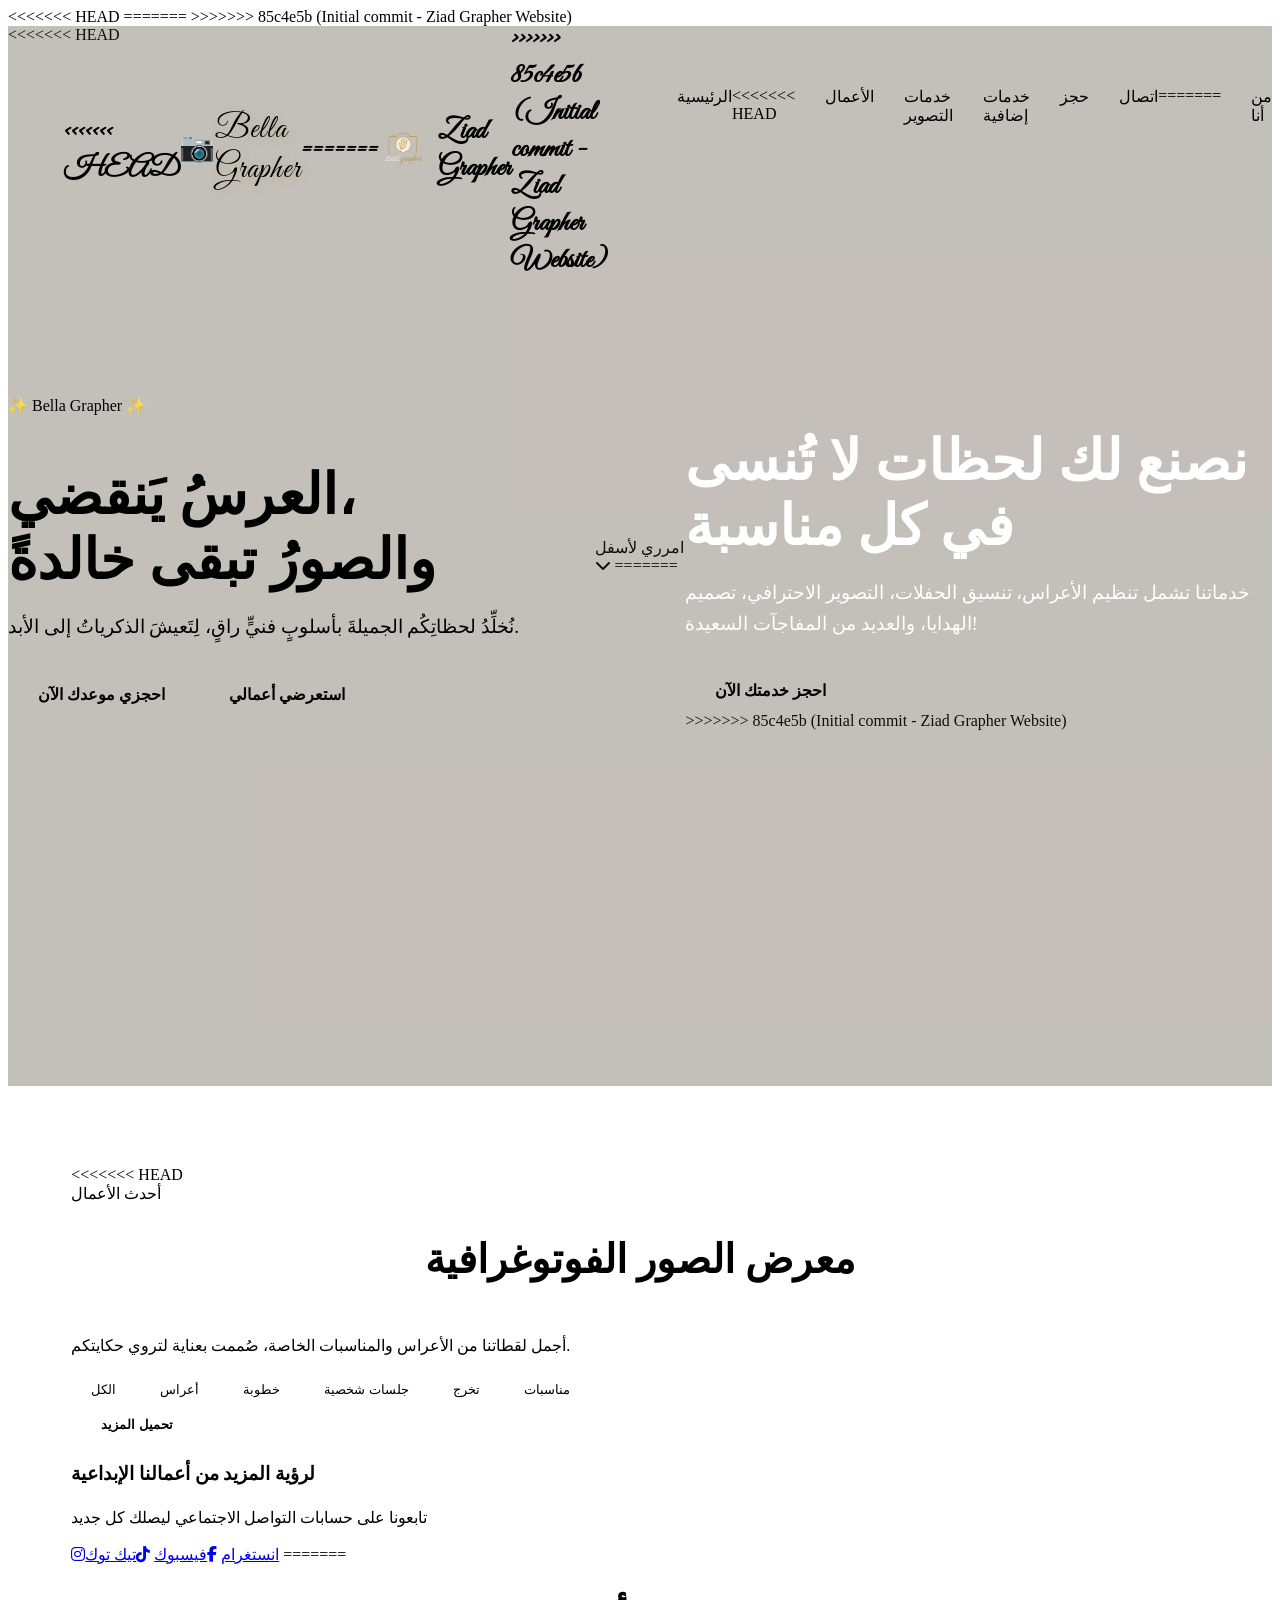
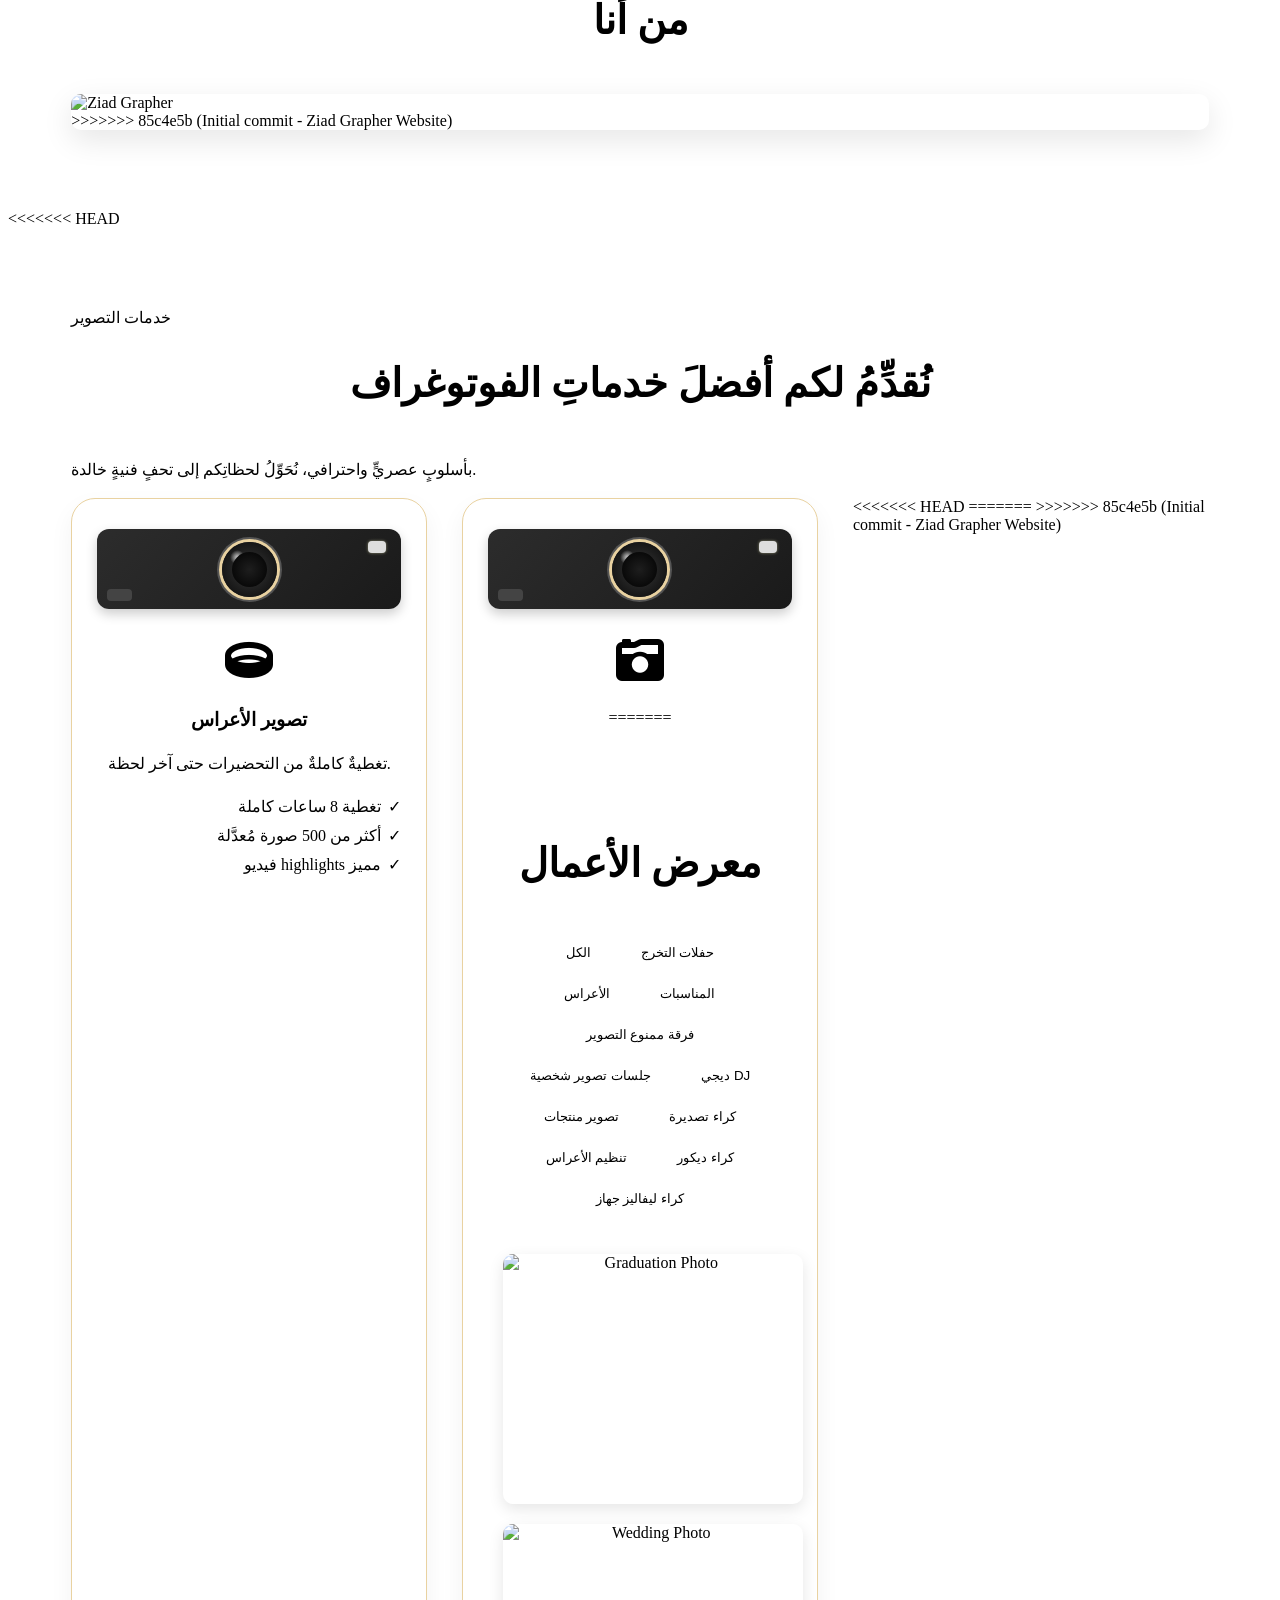
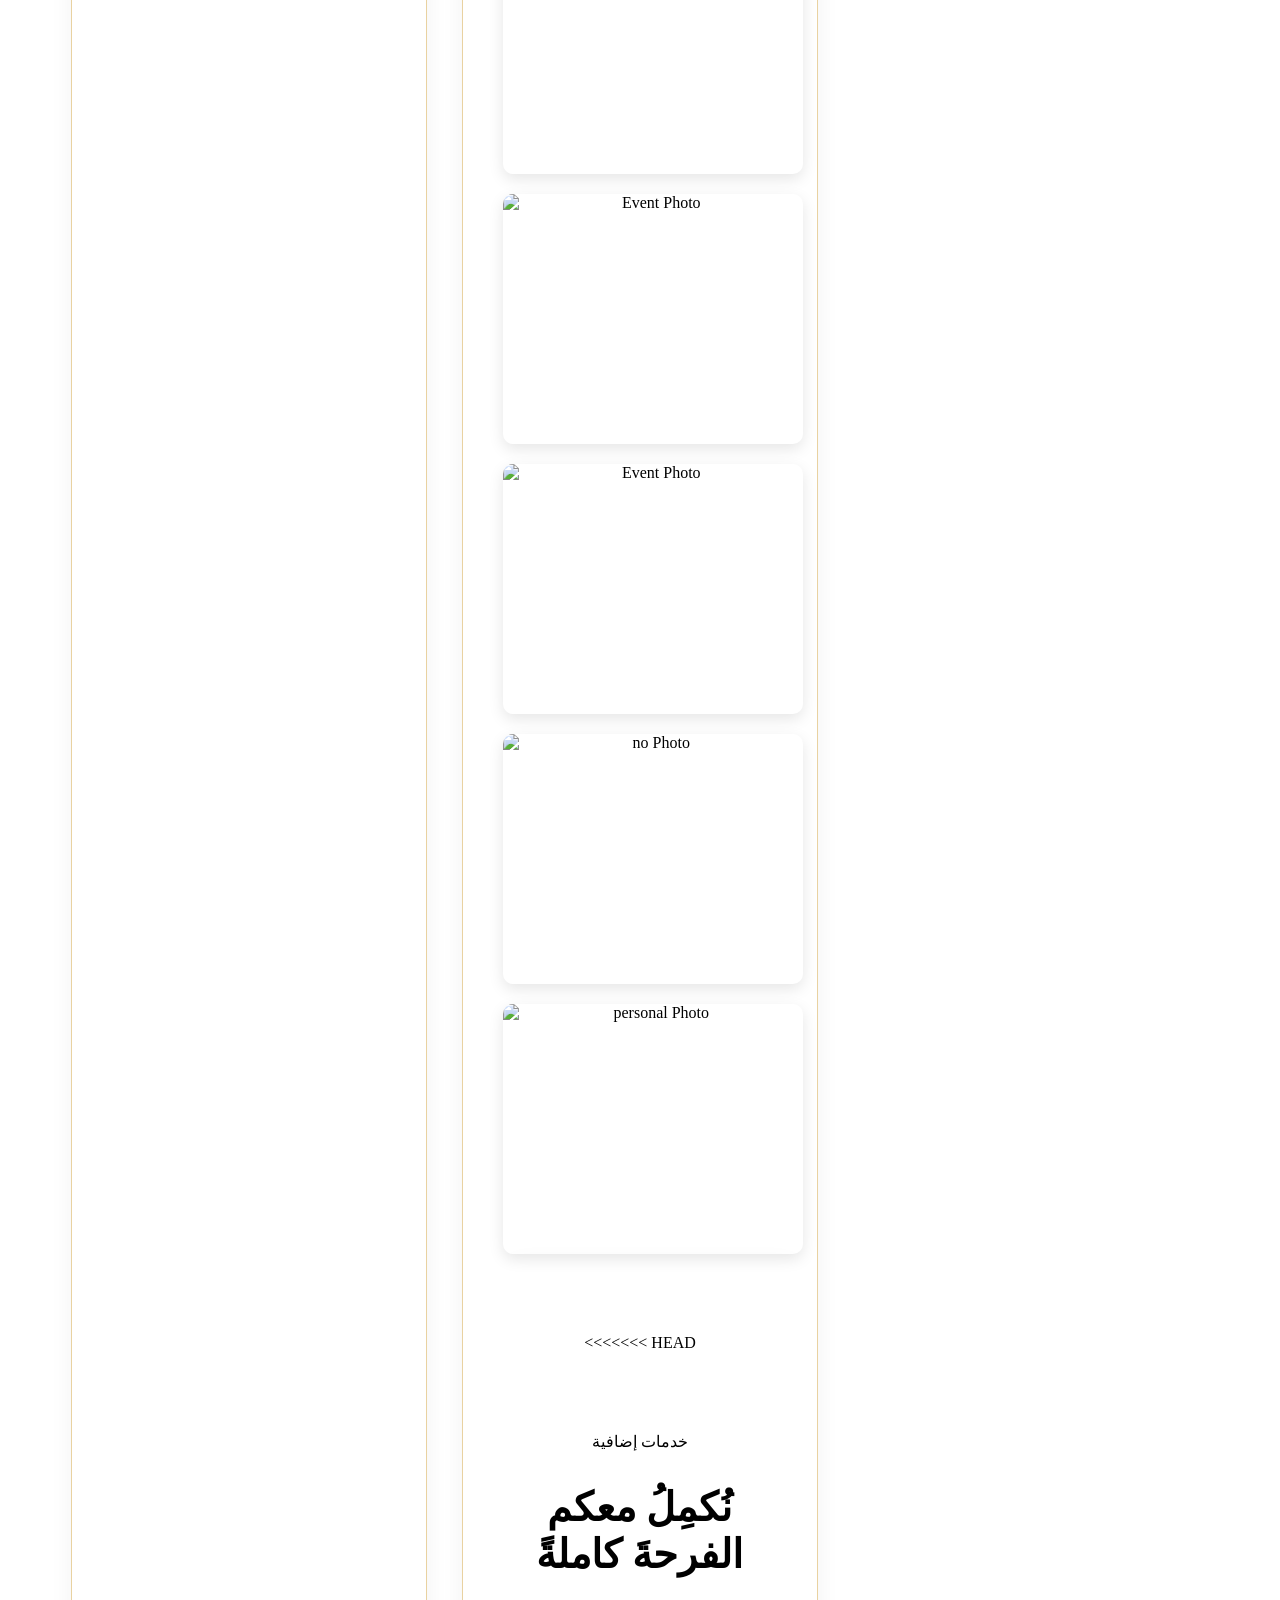
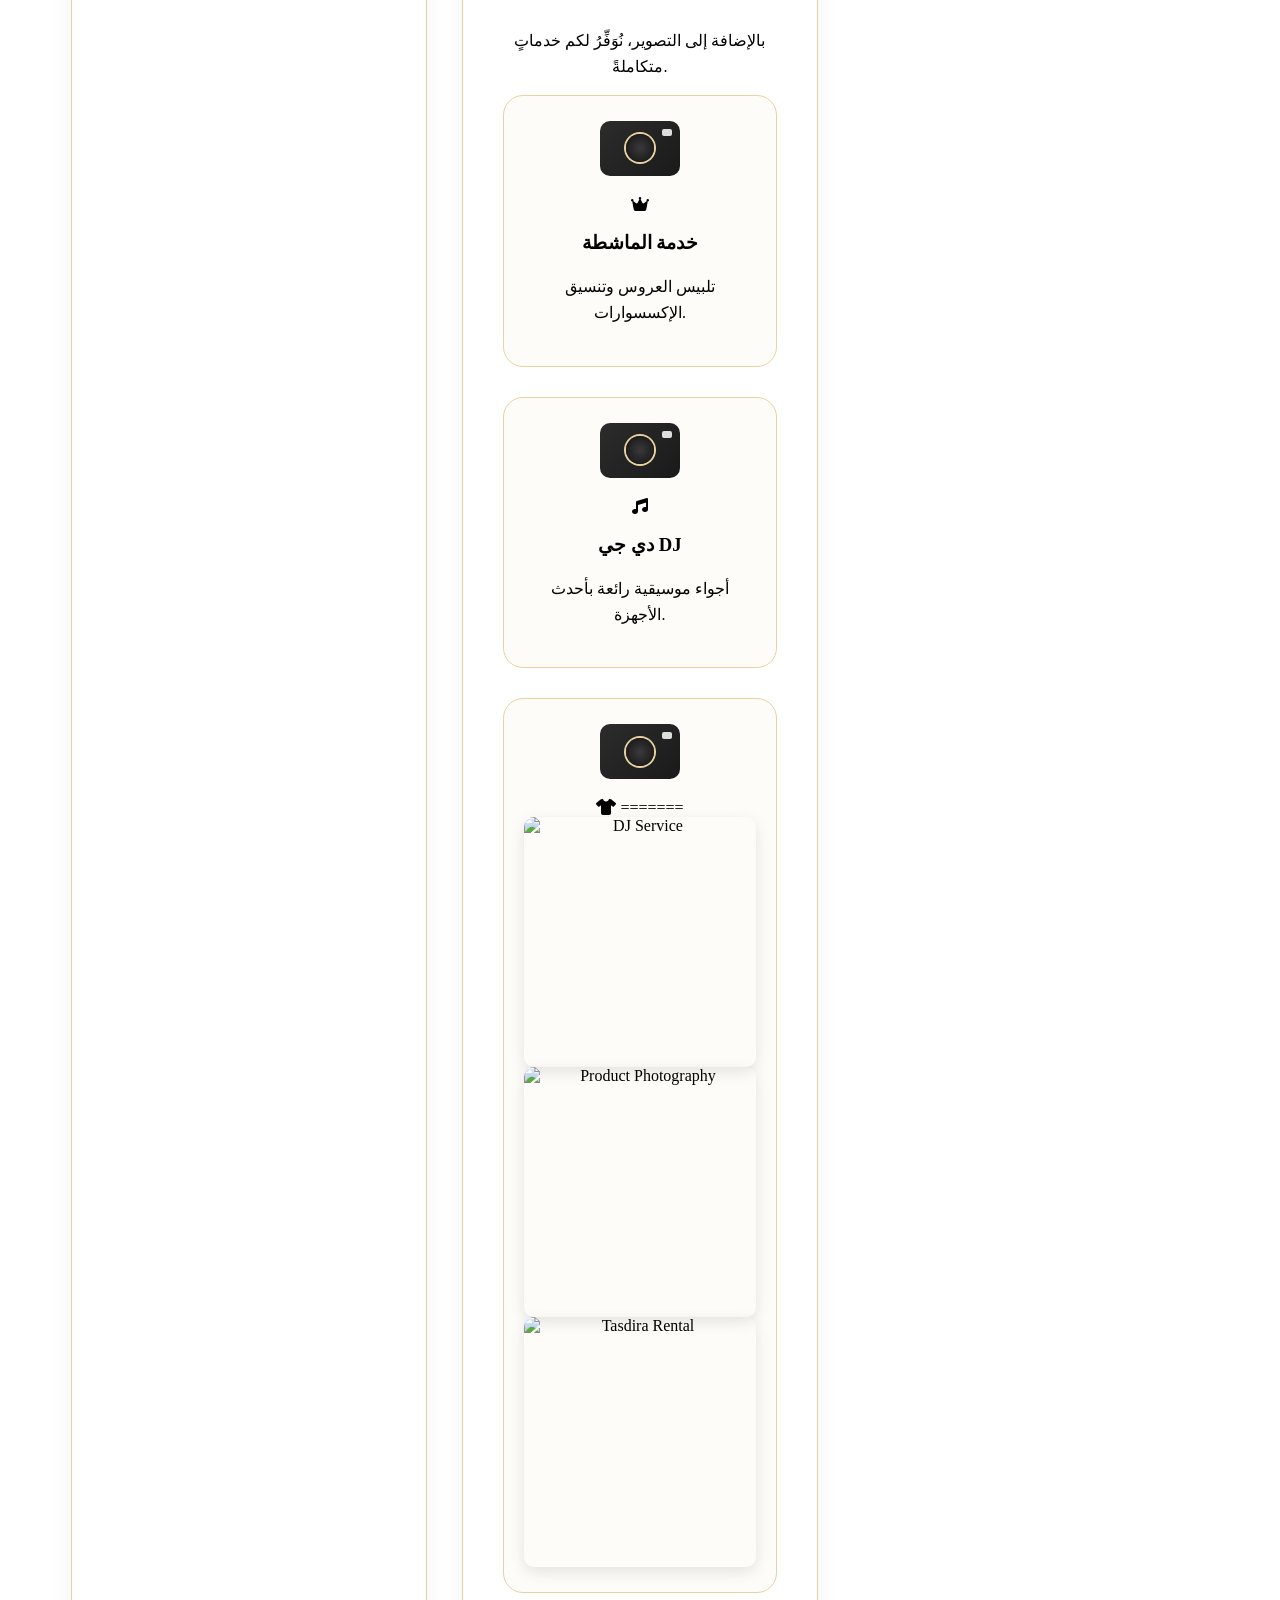
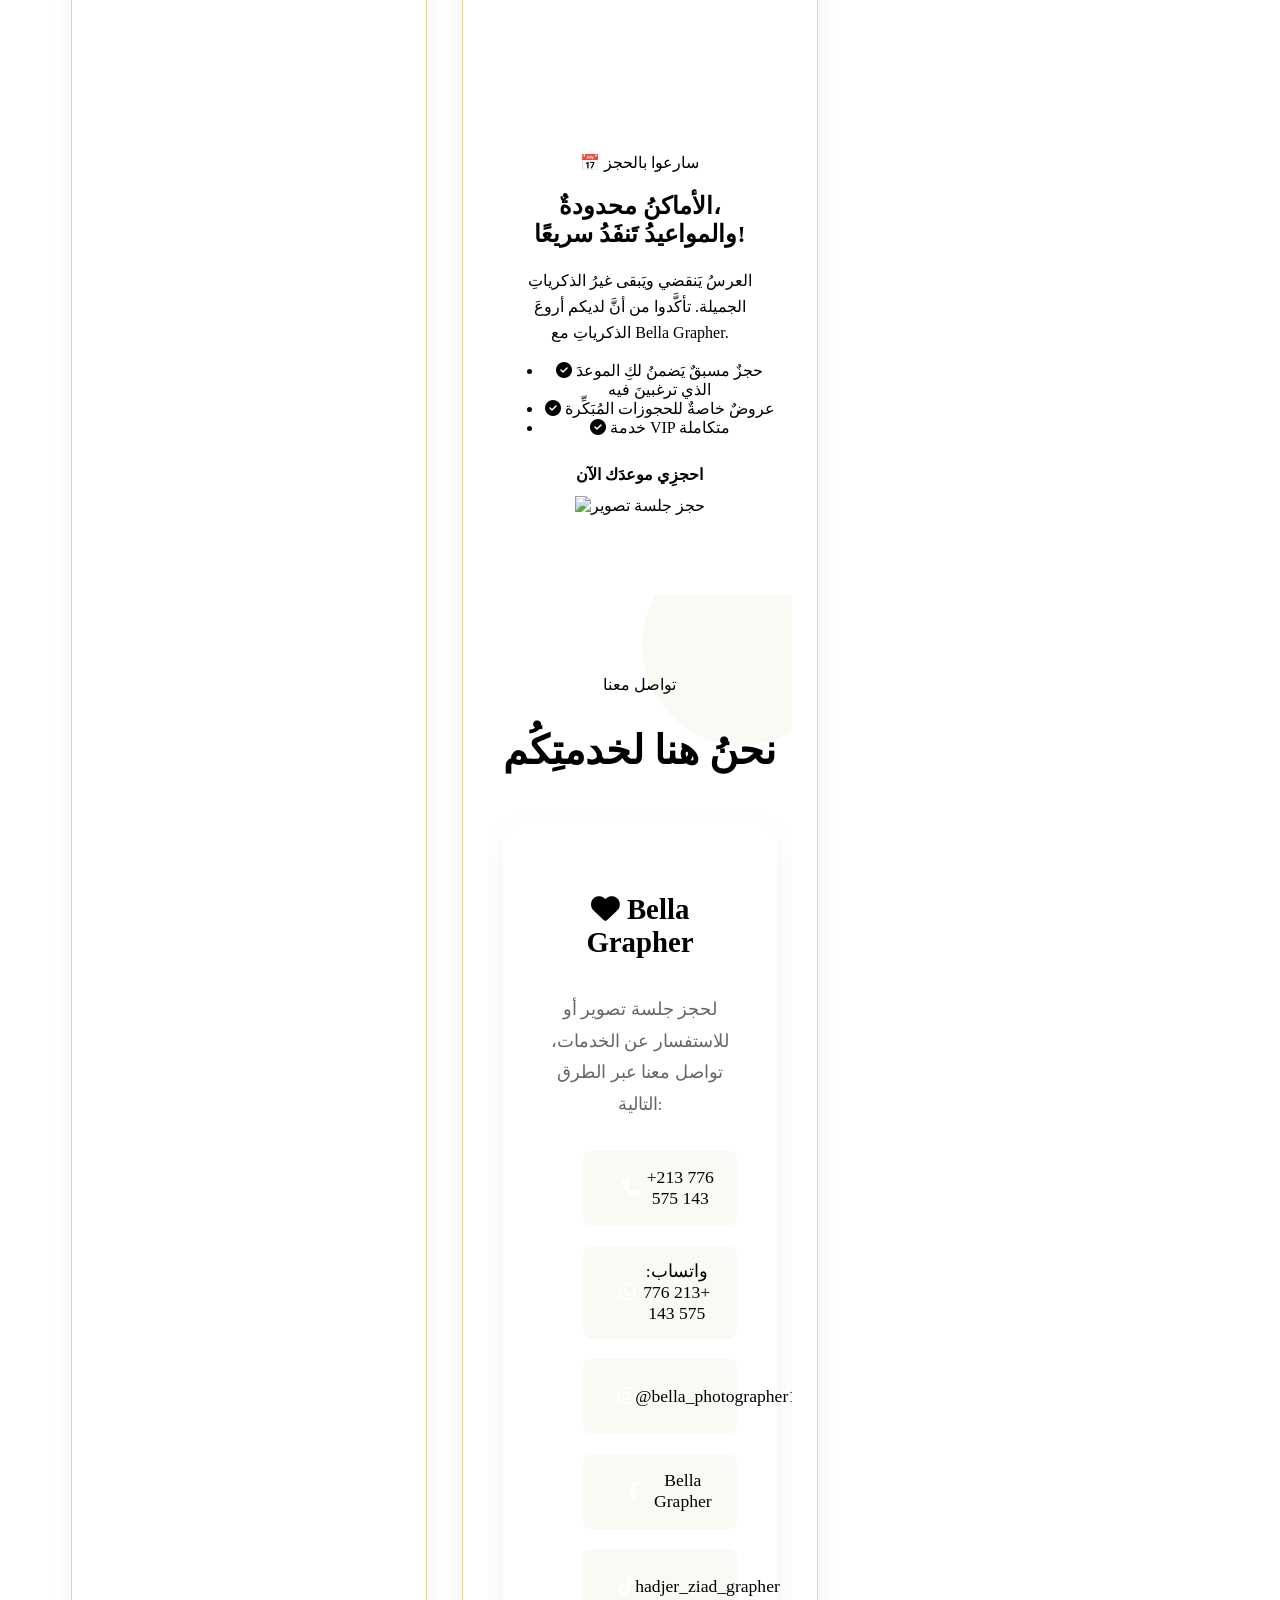
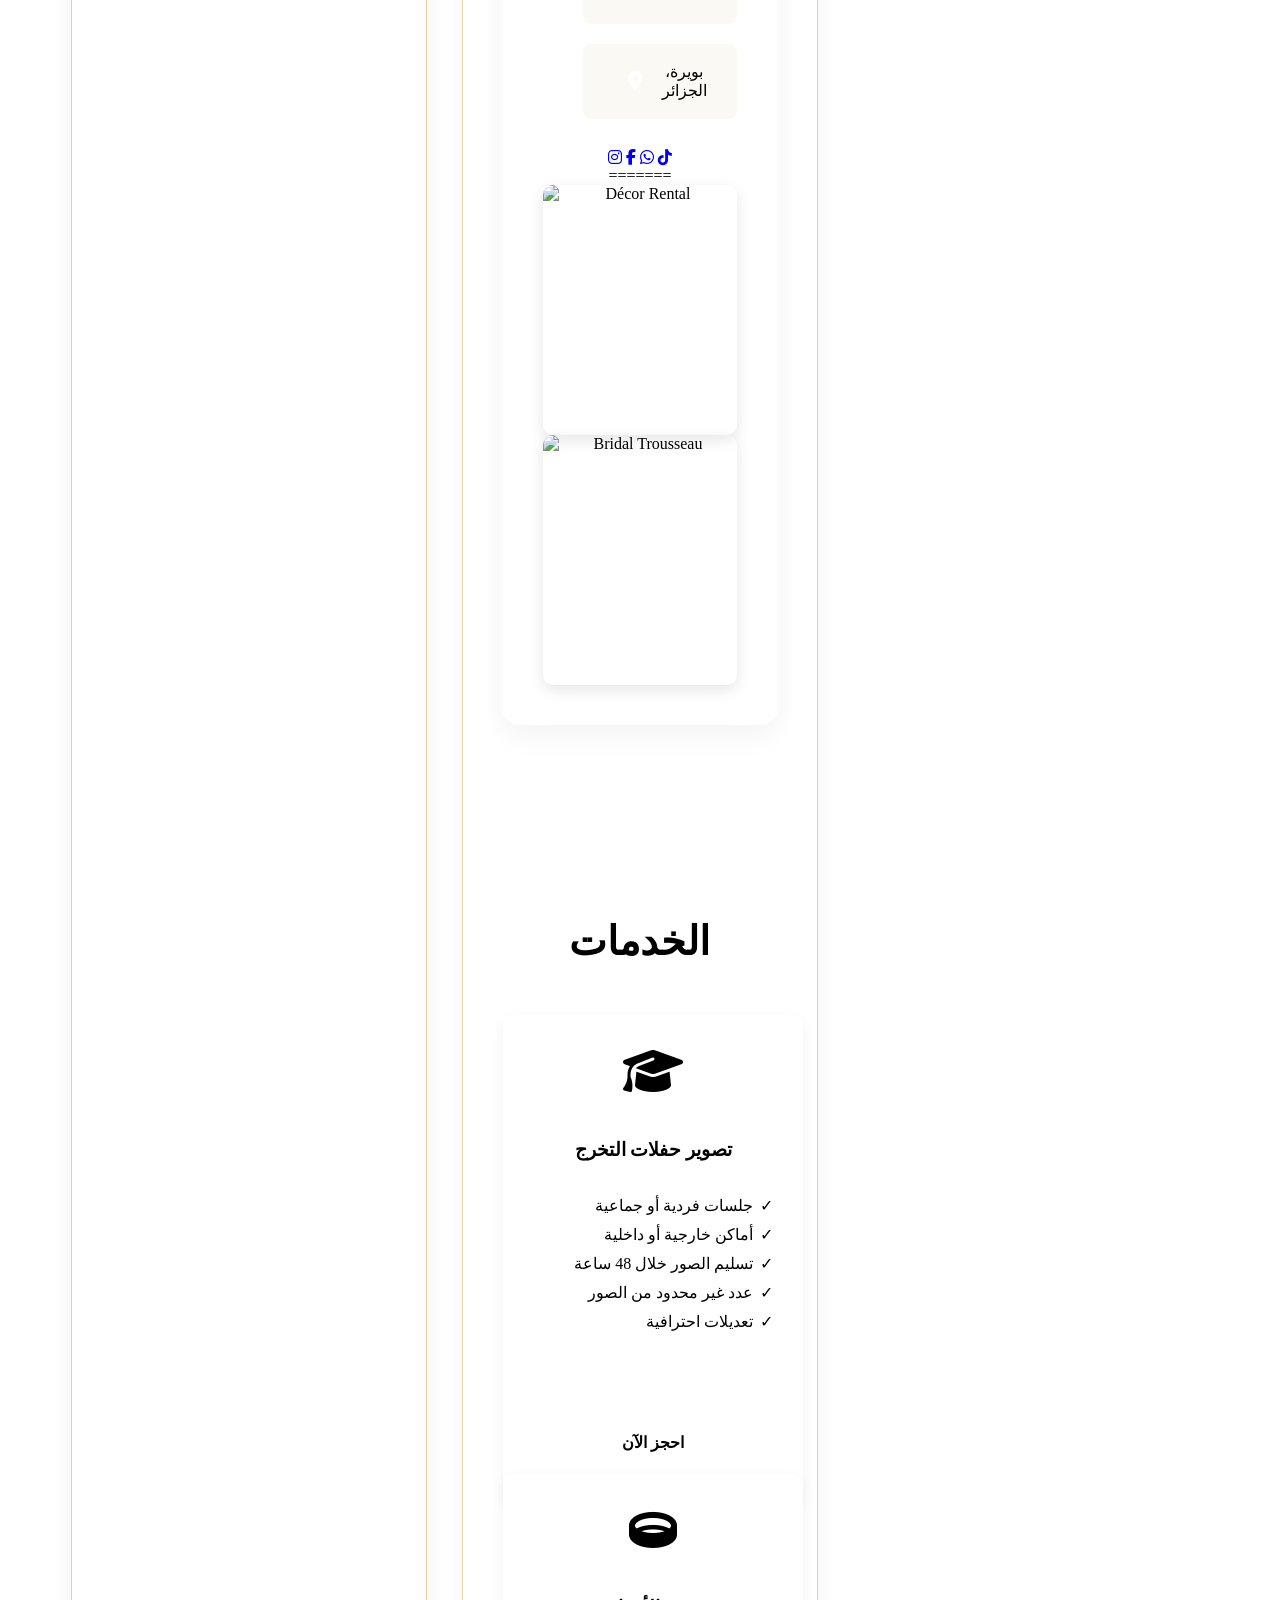
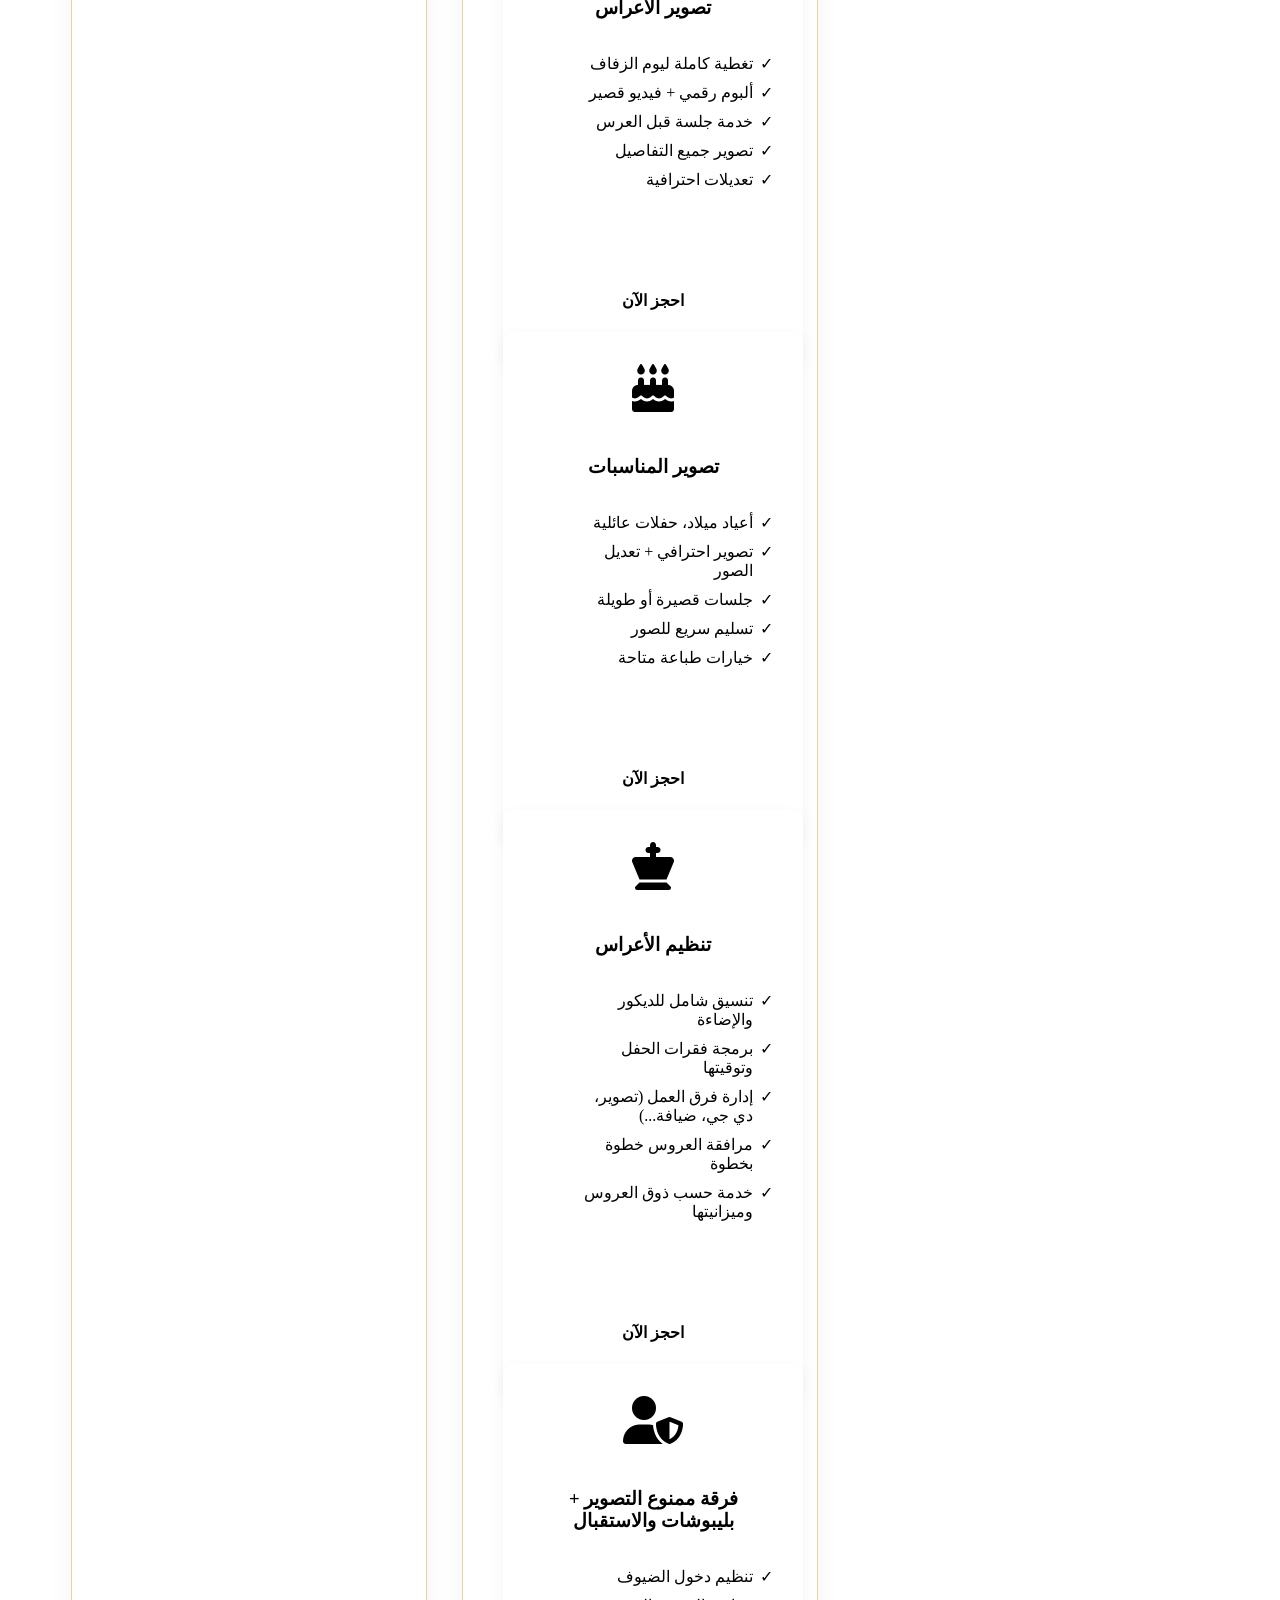
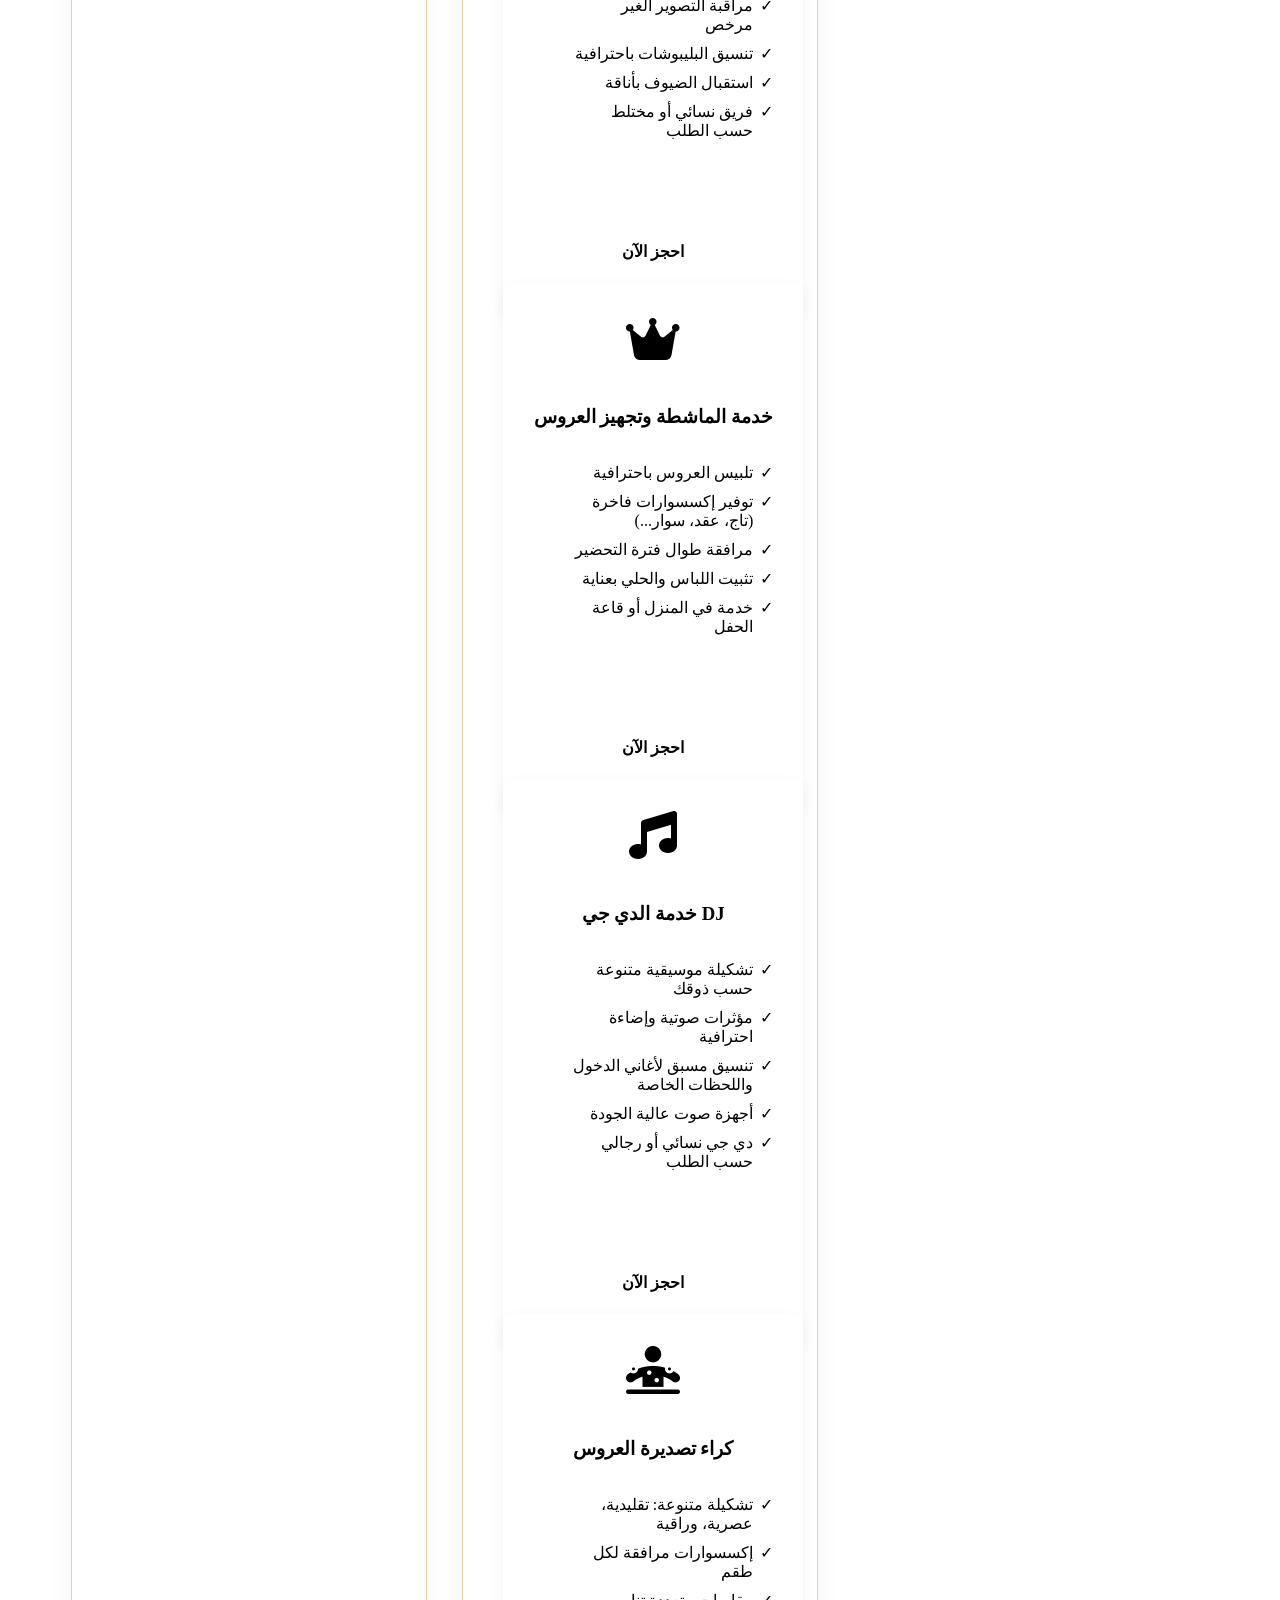
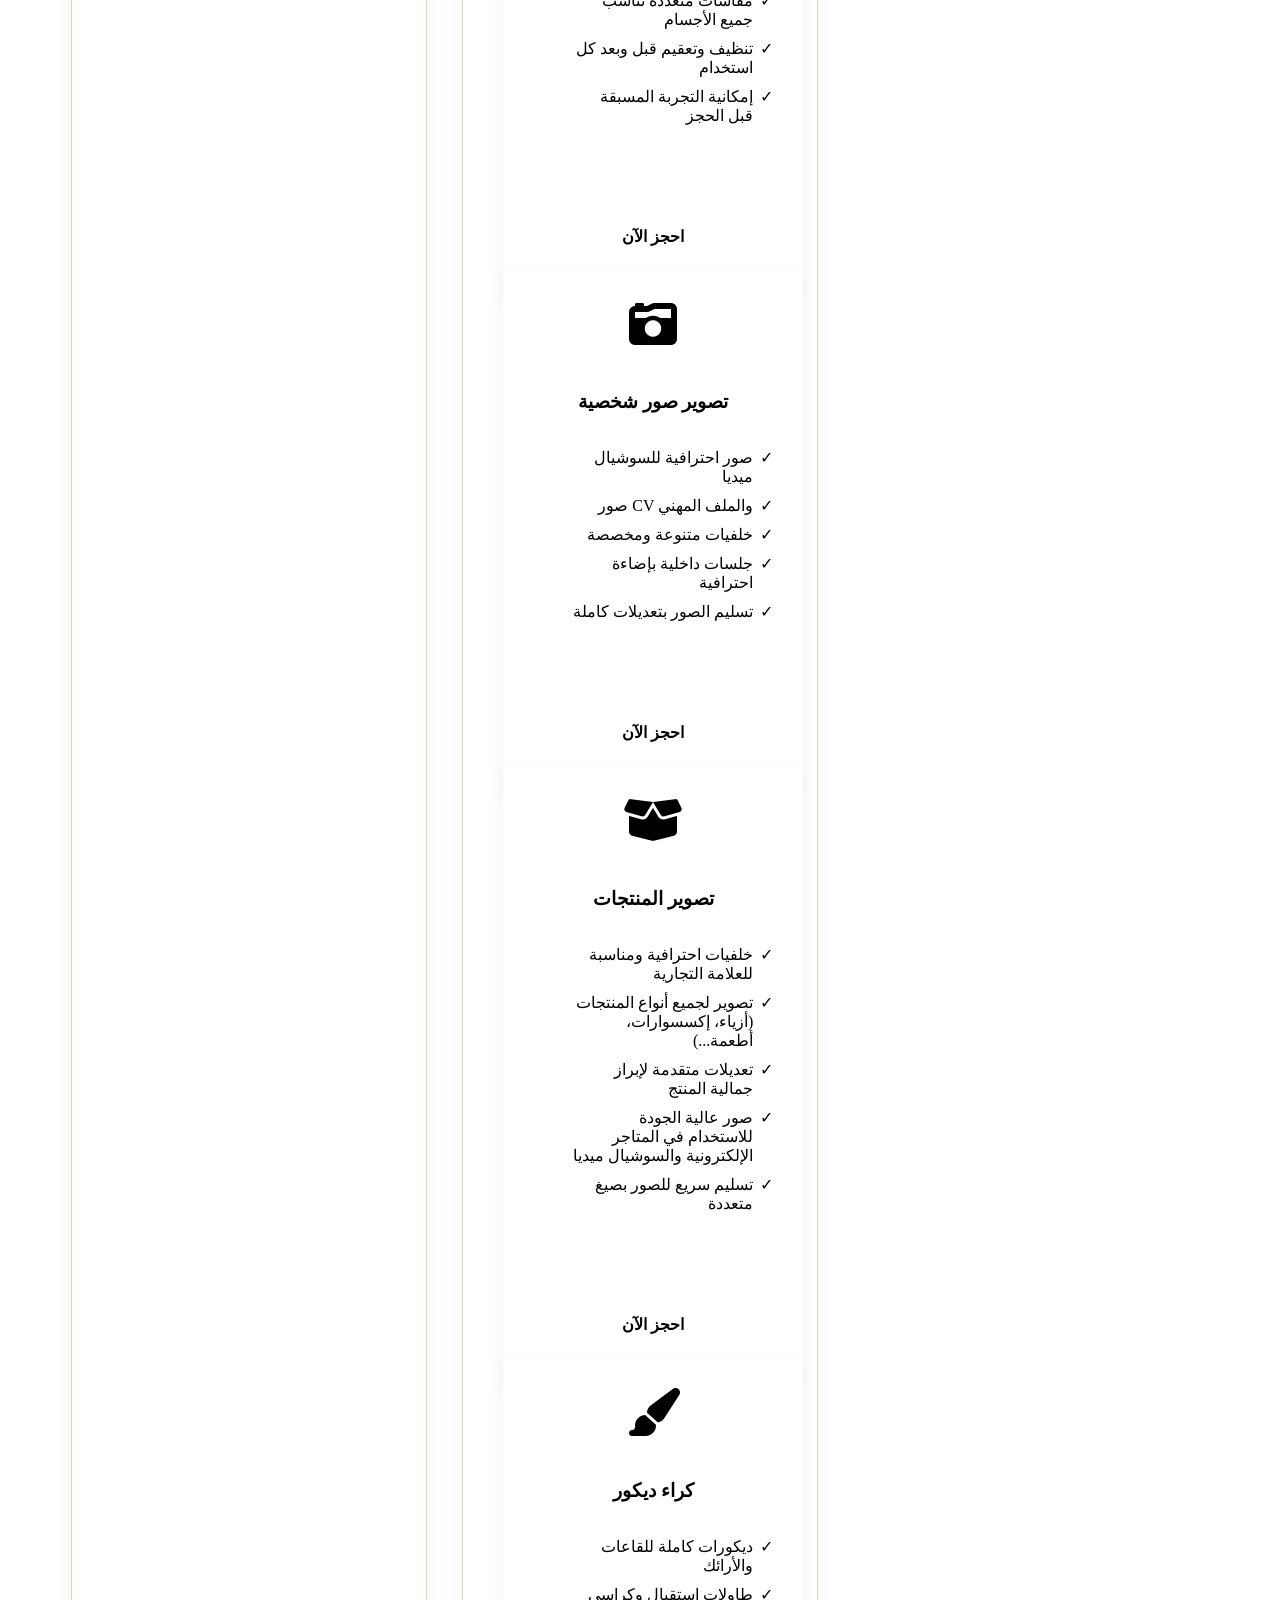
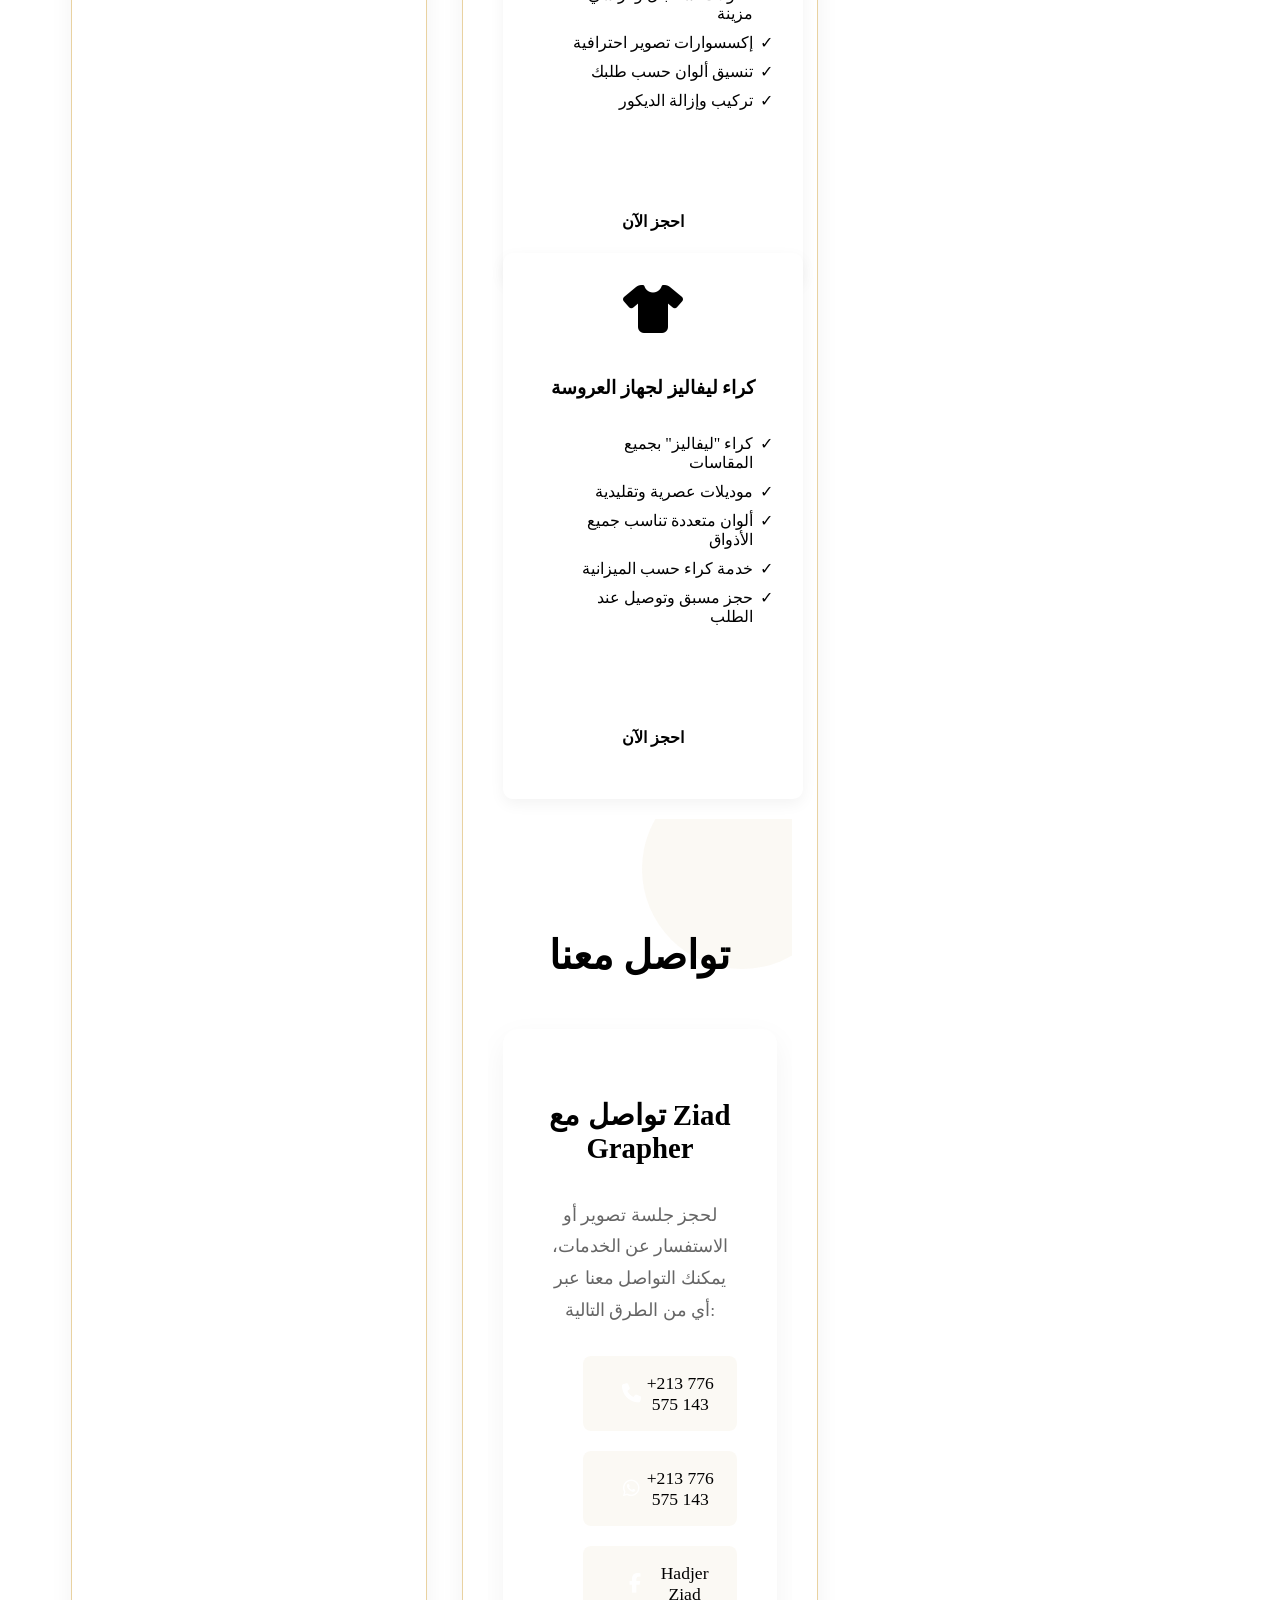
==== commit 515de3d8: "Initial commit - Ziad Grapher Website" ====
--- a/index.html
+++ b/index.html
@@ -2,85 +2,205 @@
 <html lang="ar">
 <head>
     <meta charset="UTF-8">
+<<<<<<< HEAD
+    <meta name="viewport" content="width=device-width, initial-scale=1.0, viewport-fit=cover">
+    <title>Bella Grapher | Photographie Professionnelle</title>
+    <meta name="description" content="Bella Grapher - Photographie professionnelle pour mariages et événements en Algérie. Nous immortalisons vos moments avec un style artistique unique.">
+    <meta name="author" content="Hana Zerrouki">
+    <meta name="theme-color" content="#c9a03d">
+
+    <link rel="icon" type="image/svg+xml" href="data:image/svg+xml,<svg xmlns='http://www.w3.org/2000/svg' viewBox='0 0 100 100'><text y='.9em' font-size='90'>📷</text></svg>">
+    
+    <!-- Fonts & Icons -->
+    <link rel="preconnect" href="https://fonts.googleapis.com">
+    <link rel="preconnect" href="https://fonts.gstatic.com" crossorigin>
+    <link href="https://fonts.googleapis.com/css2?family=Inter:opsz,wght@14..32,300;14..32,400;14..32,500;14..32,600;14..32,700&family=Great+Vibes&family=Playfair+Display:wght@400;500;600;700;800&display=swap" rel="stylesheet">
+=======
     <meta name="viewport" content="width=device-width, initial-scale=1.0">
     <title>Ziad Grapher - مصورة احترافية للمناسبات</title>
+    <meta name="description" content="Ziad Grapher - تصوير احترافي للأعراس، حفلات التخرج، والمناسبات الخاصة. نقدم خدمات تنظيم الأعراس، كراء تصديرة العروس، دي جي، وتنسيق الحفلات.">
+    <meta name="keywords" content="تصوير أعراس, حفلات التخرج, تنظيم الأعراس, كراء تصديرة, دي جي, تصوير منتجات, جلسات تصوير شخصية, حفلات, تصوير احترافي, الجزائر, بويرة">
+    <meta name="author" content="Ziad Grapher">
+
+    <!-- Open Graph / Facebook -->
+    <meta property="og:type" content="website">
+    <meta property="og:title" content="Ziad Grapher - مصورة احترافية للمناسبات">
+    <meta property="og:description" content="تصوير احترافي للأعراس، حفلات التخرج، والمناسبات الخاصة في الجزائر.">
+    <meta property="og:image" content="https://example.com/images/og-cover.jpg">
+    <meta property="og:url" content="https://example.com">
+    <meta property="og:locale" content="ar_AR">
+
+    <!-- Twitter Card -->
+    <meta name="twitter:card" content="summary_large_image">
+    <meta name="twitter:title" content="Ziad Grapher - مصورة احترافية للمناسبات">
+    <meta name="twitter:description" content="تصوير احترافي للأعراس، حفلات التخرج، والمناسبات الخاصة في الجزائر.">
+    <meta name="twitter:image" content="https://example.com/images/og-cover.jpg">
+
+    <!-- Favicon -->
     <link rel="icon" href="favicon.ico" type="image/x-icon">
+
+    <!-- Styles & Fonts -->
+>>>>>>> 85c4e5b (Initial commit - Ziad Grapher Website)
     <link rel="stylesheet" href="https://cdnjs.cloudflare.com/ajax/libs/font-awesome/6.4.0/css/all.min.css">
     <link rel="stylesheet" href="styles.css">
-    
 </head>
+
 <body>
-    <!-- Header -->
+
     <header id="header">
         <div class="container header-container">
             <a href="#home" class="logo">
-                <img src="images/logoz.png" alt="Ziad Grapher Logo">
+<<<<<<< HEAD
+                <div class="logo-icon">📷</div>
+                <span class="logo-name">Bella Grapher</span>
+=======
+                <img src="images/logo.png" alt="Ziad Grapher Logo">
                 <span>Ziad Grapher</span>
+>>>>>>> 85c4e5b (Initial commit - Ziad Grapher Website)
             </a>
-            
             <nav>
                 <ul id="nav-menu">
                     <li><a href="#home">الرئيسية</a></li>
+<<<<<<< HEAD
+                    <li><a href="#gallery">الأعمال</a></li>
+                    <li><a href="#services-photo">خدمات التصوير</a></li>
+                    <li><a href="#services-extra">خدمات إضافية</a></li>
+                    <li><a href="#booking">حجز</a></li>
+                    <li><a href="#contact">اتصال</a></li>
+=======
                     <li><a href="#about">من أنا</a></li>
                     <li><a href="#portfolio">المعرض</a></li>
                     <li><a href="#services">الخدمات</a></li>
-                    <li><a href="#testimonials">آراء العملاء</a></li>
+               
                     <li><a href="#contact">تواصل معنا</a></li>
+>>>>>>> 85c4e5b (Initial commit - Ziad Grapher Website)
                 </ul>
-                
-                <button class="mobile-menu-btn" id="mobile-menu-btn">
+                <button class="mobile-menu-btn" id="mobile-menu-btn" aria-label="القائمة">
                     <i class="fas fa-bars"></i>
                 </button>
             </nav>
         </div>
     </header>
 
-    <!-- Hero Section -->
     <section class="hero" id="home">
         <div class="hero-slider">
-            <div class="slide active" style="background-image: url('https://images.unsplash.com/photo-1527529482837-4698179dc6ce?ixlib=rb-1.2.1&auto=format&fit=crop&w=1350&q=80');"></div>
-            <div class="slide" style="background-image: url('https://images.unsplash.com/photo-1523438885200-e635ba2c371e?ixlib=rb-1.2.1&auto=format&fit=crop&w=1350&q=80');"></div>
-            <div class="slide" style="background-image: url('https://images.unsplash.com/photo-1519671482749-fd09be7ccebf?ixlib=rb-1.2.1&auto=format&fit=crop&w=1350&q=80');"></div>
+<<<<<<< HEAD
+            <div class="slide active" style="background-image: url('https://images.pexels.com/photos/2253870/pexels-photo-2253870.jpeg?auto=compress&cs=tinysrgb&w=1600');"></div>
+            <div class="slide" style="background-image: url('https://images.pexels.com/photos/1024993/pexels-photo-1024993.jpeg?auto=compress&cs=tinysrgb&w=1600');"></div>
+            <div class="slide" style="background-image: url('https://images.pexels.com/photos/2372720/pexels-photo-2372720.jpeg?auto=compress&cs=tinysrgb&w=1600');"></div>
+        </div>
+        <div class="hero-overlay-gradient"></div>
+        <div class="container hero-content-wrapper">
+            <div class="hero-content">
+                <div class="hero-badge">✨ Bella Grapher ✨</div>
+                <h1>العرسُ يَنقضي،<br>والصورُ تبقى خالدةً</h1>
+                <p>نُخلِّدُ لحظاتِكُم الجميلةَ بأسلوبٍ فنيٍّ راقٍ، لِتَعيشَ الذكرياتُ إلى الأبد.</p>
+                <div class="hero-buttons">
+                    <a href="#booking" class="btn btn-primary">احجزي موعدك الآن</a>
+                    <a href="#gallery" class="btn btn-outline-light">استعرضي أعمالي</a>
+                </div>
+            </div>
+        </div>
+        <div class="scroll-indicator">
+            <span>امرري لأسفل</span>
+            <i class="fas fa-chevron-down"></i>
+=======
+            <div class="slide active" style="background-image: url('images/backgrounds/weding2.webp');"></div>
+            <div class="slide" style="background-image: url('images/backgrounds/weding1.webp');"></div>
+            <div class="slide" style="background-image: url('images/backgrounds/weding3.webp');"></div>
         </div>
         
         <div class="container">
         <div class="hero-content">
-    <h1>نصنع لك لحظات لا تُنسى في كل مناسبة</h1>
-    <p>خدماتنا تشمل تنظيم الأعراس، تنسيق الحفلات، التصوير الاحترافي، تصميم الهدايا، والعديد من المفاجآت السعيدة!</p>
+    <h1 style="color: rgb(255, 255, 255) !important ;">نصنع لك لحظات لا تُنسى في كل مناسبة</h1>
+    <p style="color: rgb(255, 255, 255) !important ;">خدماتنا تشمل تنظيم الأعراس، تنسيق الحفلات، التصوير الاحترافي، تصميم الهدايا، والعديد من المفاجآت السعيدة!</p>
     <a href="#contact" class="btn">احجز خدمتك الآن</a>
 </div>
 
+>>>>>>> 85c4e5b (Initial commit - Ziad Grapher Website)
         </div>
     </section>
 
-    <!-- About Section -->
-    <section class="about" id="about">
+    <!-- قسم المعرض - بطاقات على شكل كاميرا -->
+    <section class="gallery-section" id="gallery">
         <div class="container">
+<<<<<<< HEAD
+            <div class="section-header">
+                <span class="section-subtitle">أحدث الأعمال</span>
+                <h2 class="section-title">معرض الصور الفوتوغرافية</h2>
+                <p class="section-desc">أجمل لقطاتنا من الأعراس والمناسبات الخاصة، صُممت بعناية لتروي حكايتكم.</p>
+            </div>
+            <div class="gallery-filter">
+                <button class="filter-btn active" data-filter="all">الكل</button>
+                <button class="filter-btn" data-filter="wedding">أعراس</button>
+                <button class="filter-btn" data-filter="engagement">خطوبة</button>
+                <button class="filter-btn" data-filter="portrait">جلسات شخصية</button>
+                <button class="filter-btn" data-filter="graduation">تخرج</button>
+                <button class="filter-btn" data-filter="event">مناسبات</button>
+            </div>
+            <div class="gallery-grid" id="gallery-grid"></div>
+            <div class="gallery-more">
+                <button class="btn btn-outline" id="load-more">تحميل المزيد</button>
+            </div>
+            <!-- دعوة لزيارة الحسابات -->
+            <div class="social-invite">
+                <h3>لرؤية المزيد من أعمالنا الإبداعية</h3>
+                <p>تابعونا على حسابات التواصل الاجتماعي ليصلك كل جديد</p>
+                <div class="invite-icons">
+                    <a href="https://www.instagram.com/bella_photographer199" target="_blank" class="social-icon-circle instagram"><i class="fab fa-instagram"></i><span>انستغرام</span></a>
+                    <a href="https://www.facebook.com/share/18HnEcLgKb/" target="_blank" class="social-icon-circle facebook"><i class="fab fa-facebook-f"></i><span>فيسبوك</span></a>
+                    <a href="https://www.tiktok.com/@hadjer_ziad_grapher" target="_blank" class="social-icon-circle tiktok"><i class="fab fa-tiktok"></i><span>تيك توك</span></a>
+=======
             <h2 class="section-title">من أنا</h2>
             
             <div class="about-container">
                 <div class="about-img">
-                    <img src="images/hadjerziad.png" alt="Ziad Grapher">
-                </div>
-             <div class="about-content">
-
-    <h3>أنا هاجر زياد، صاحبة "Ziad Grapher".</h3>
-
-    <p>عاشقة للتصوير وفنانة في التقاط اللحظات كما هي، بعفويتها وصدقها. أؤمن أن كل لحظة جميلة تستحق أن تُوثق وتُروى من جديد.</p>
-
-    <p>من تصوير أعراس مفعمة بالمشاعر، إلى حفلات التخرج واللقاءات العائلية، أحرص على تخليد كل تفصيلة بابتسامة صادقة أو نظرة عابرة. كما أقدّم خدمات تصوير المناسبات الخاصة، أعياد الميلاد، وجلسات الصور الشخصية بمستوى احترافي يعكس ذوقكم الفريد.</p>
-
-    <p>لم يتوقف شغفي عند التصوير فقط، بل وسّعت نطاق خدماتي لتشمل تنظيم الأعراس، كراء تصديرات العروس الفاخرة، خدمة الماشطة وتجهيز العروس، فرقة "ممنوع التصوير" والبليبوشات، بالإضافة إلى الدي جي لإحياء الحفلات، وحتى تصوير المنتجات بدقة عالية لمساعدتك في إبراز علامتك التجارية.</p>
-
-    <p>مع كل خدمة أقدّمها، أضع راحة العروس والعائلة أو صاحب المشروع في المقدّمة، وأسعى لأن أجعل من كل تجربة مع "Ziad Grapher" لحظة لا تُنسى.</p>
-
-    <a href="#portfolio" class="btn btn-outline">تصفح أعمالي</a>
-</div>
-
+                    <img src="images/backgrounds/hadjer.webp" alt="Ziad Grapher">
+>>>>>>> 85c4e5b (Initial commit - Ziad Grapher Website)
+                </div>
             </div>
         </div>
     </section>
 
+<<<<<<< HEAD
+    <!-- خدمات التصوير - بطاقات على شكل كاميرا مع عدسة -->
+    <section class="services-photo" id="services-photo">
+        <div class="container">
+            <div class="section-header">
+                <span class="section-subtitle">خدمات التصوير</span>
+                <h2 class="section-title">نُقدِّمُ لكم أفضلَ خدماتِ الفوتوغراف</h2>
+                <p class="section-desc">بأسلوبٍ عصريٍّ واحترافي، نُحَوِّلُ لحظاتِكم إلى تحفٍ فنيةٍ خالدة.</p>
+            </div>
+            <div class="photo-services-grid camera-card-grid">
+                <div class="camera-service-card">
+                    <div class="camera-body">
+                        <div class="camera-lens">
+                            <div class="lens-reflection"></div>
+                            <div class="lens-inner"></div>
+                        </div>
+                        <div class="camera-flash"></div>
+                        <div class="camera-grip"></div>
+                    </div>
+                    <div class="service-icon"><i class="fas fa-ring"></i></div>
+                    <h3>تصوير الأعراس</h3>
+                    <p>تغطيةٌ كاملةٌ من التحضيرات حتى آخر لحظة.</p>
+                    <ul class="service-features">
+                        <li>تغطية 8 ساعات كاملة</li>
+                        <li>أكثر من 500 صورة مُعدَّلة</li>
+                        <li>فيديو highlights مميز</li>
+                    </ul>
+                </div>
+                <div class="camera-service-card">
+                    <div class="camera-body">
+                        <div class="camera-lens">
+                            <div class="lens-reflection"></div>
+                            <div class="lens-inner"></div>
+                        </div>
+                        <div class="camera-flash"></div>
+                        <div class="camera-grip"></div>
+                    </div>
+                    <div class="service-icon"><i class="fas fa-camera-retro"></i></div>
+=======
 <!-- Portfolio Section -->
 <section class="portfolio" id="portfolio">
     <div class="container">
@@ -97,12 +217,15 @@
             <button class="filter-btn" data-filter="product-photo">تصوير منتجات</button>
             <button class="filter-btn" data-filter="tasdira">كراء تصديرة</button>
             <button class="filter-btn" data-filter="wedding-org">تنظيم الأعراس</button>
+            <button class="filter-btn" data-filter="decor-rental">كراء ديكور</button>
+<button class="filter-btn" data-filter="bridal-trousseau">كراء ليفاليز جهاز</butto>
+
         </div>
         
         <div class="portfolio-grid">
             <!-- حفلات التخرج -->
             <div class="portfolio-item" data-category="graduation">
-                <img src="images/graduation/image.png" alt="Graduation Photo">
+                <img src="images/projects/graduation.webp" alt="Graduation Photo">
                 <div class="portfolio-overlay">
                     <h3>حفل التخرج</h3>
                     <p>تصوير احترافي لطلبة الجامعات</p>
@@ -111,7 +234,7 @@
 
             <!-- الأعراس -->
             <div class="portfolio-item" data-category="wedding">
-                <img src="images/wedings/bride1.png" alt="Wedding Photo">
+                <img src="images/projects/weding.webp" alt="Wedding Photo">
                 <div class="portfolio-overlay">
                     <h3>حفل زفاف</h3>
                     <p>تصوير كامل ليوم العرس</p>
@@ -128,7 +251,7 @@
             </div>
 
             <div class="portfolio-item" data-category="event">
-                <img src="images/propsal/image.png" alt="Event Photo">
+                <img src="images/projects/propozal.webp" alt="Event Photo">
                 <div class="portfolio-overlay">
                     <h3>حفل خطوبة</h3>
                     <p>تصوير المناسبات العائلية</p>
@@ -137,7 +260,7 @@
 
             <!-- فرقة ممنوع التصوير -->
             <div class="portfolio-item" data-category="products">
-                <img src="images/products/image.png" alt="no Photo">
+                <img src="images/projects/pasfoto.webp" alt="no Photo">
                 <div class="portfolio-overlay">
                     <h3>فرقة ممنوع التصوير</h3>
                     <p>فرقة ممنوع التصوير بليبوشات و الاستقبال</p>
@@ -146,16 +269,95 @@
 
             <!-- جلسات تصوير شخصية -->
             <div class="portfolio-item" data-category="personal">
-                <img src="images/personal/image.png" alt="personal Photo">
-                <div class="portfolio-overlay">
+                <img src="images/projects/personal.webp" alt="personal Photo">
+                <div class="portfolio-overlay">
+>>>>>>> 85c4e5b (Initial commit - Ziad Grapher Website)
                     <h3>جلسات تصوير شخصية</h3>
-                    <p>تصوير احترافي</p>
-                </div>
-            </div>
-
+                    <p>جلساتٌ مميزةٌ تعكسُ شخصيتَك.</p>
+                    <ul class="service-features">
+                        <li>إضاءة احترافية</li>
+                        <li>تعديلات متقدمة</li>
+                        <li>20 صورة عالية الجودة</li>
+                    </ul>
+                </div>
+                <div class="camera-service-card">
+                    <div class="camera-body">
+                        <div class="camera-lens">
+                            <div class="lens-reflection"></div>
+                            <div class="lens-inner"></div>
+                        </div>
+                        <div class="camera-flash"></div>
+                        <div class="camera-grip"></div>
+                    </div>
+                    <div class="service-icon"><i class="fas fa-graduation-cap"></i></div>
+                    <h3>تصوير حفلات التخرج</h3>
+                    <p>نُوثِّقُ فرحةَ النجاحِ بأجملِ الصور.</p>
+                    <ul class="service-features">
+                        <li>تغطية الحفل كاملًا</li>
+                        <li>صور فردية احترافية</li>
+                        <li>تسليم سريع</li>
+                    </ul>
+                </div>
+                <div class="camera-service-card">
+                    <div class="camera-body">
+                        <div class="camera-lens">
+                            <div class="lens-reflection"></div>
+                            <div class="lens-inner"></div>
+                        </div>
+                        <div class="camera-flash"></div>
+                        <div class="camera-grip"></div>
+                    </div>
+                    <div class="service-icon"><i class="fas fa-birthday-cake"></i></div>
+                    <h3>تصوير المناسبات</h3>
+                    <p>من أعياد الميلاد إلى المؤتمرات.</p>
+                    <ul class="service-features">
+                        <li>تغطية مرنة حسب الوقت</li>
+                        <li>تعديل فوري احترافي</li>
+                        <li>تسليم رقمي سريع</li>
+                    </ul>
+                </div>
+            </div>
+        </div>
+    </section>
+
+<<<<<<< HEAD
+    <!-- خدمات إضافية - بطاقات على شكل كاميرا مستطيلة -->
+    <section class="services-extra" id="services-extra">
+        <div class="container">
+            <div class="section-header">
+                <span class="section-subtitle">خدمات إضافية</span>
+                <h2 class="section-title">نُكمِلُ معكم الفرحةَ كاملةً</h2>
+                <p class="section-desc">بالإضافة إلى التصوير، نُوَفِّرُ لكم خدماتٍ متكاملةً.</p>
+            </div>
+            <div class="extra-services-grid extra-camera-grid">
+                <div class="extra-camera-card">
+                    <div class="extra-camera-body">
+                        <div class="extra-lens-dot"></div>
+                        <div class="extra-flash"></div>
+                    </div>
+                    <i class="fas fa-crown"></i>
+                    <h3>خدمة الماشطة</h3>
+                    <p>تلبيس العروس وتنسيق الإكسسوارات.</p>
+                </div>
+                <div class="extra-camera-card">
+                    <div class="extra-camera-body">
+                        <div class="extra-lens-dot"></div>
+                        <div class="extra-flash"></div>
+                    </div>
+                    <i class="fas fa-music"></i>
+                    <h3>دي جي DJ</h3>
+                    <p>أجواء موسيقية رائعة بأحدث الأجهزة.</p>
+                </div>
+                <div class="extra-camera-card">
+                    <div class="extra-camera-body">
+                        <div class="extra-lens-dot"></div>
+                        <div class="extra-flash"></div>
+                    </div>
+                    <i class="fas fa-tshirt"></i>
+=======
             <!-- ديجي DJ -->
             <div class="portfolio-item" data-category="dj">
-                <img src="images/dj/image.png" alt="DJ Service">
+                <img src="images/projects/dj.webp" alt="DJ Service">
                 <div class="portfolio-overlay">
                     <h3>خدمة ديجي DJ</h3>
                     <p>توفير موسيقى احترافية للحفلات</p>
@@ -164,7 +366,7 @@
 
             <!-- تصوير منتجات -->
             <div class="portfolio-item" data-category="product-photo">
-                <img src="images/product/image.png" alt="Product Photography">
+                <img src="images/projects/product.webp" alt="Product Photography">
                 <div class="portfolio-overlay">
                     <h3>تصوير منتجات</h3>
                     <p>تصوير احترافي للمنتجات بغرض التسويق</p>
@@ -173,21 +375,121 @@
 
             <!-- كراء تصديرة -->
             <div class="portfolio-item" data-category="tasdira">
-                <img src="images/tasdira/image.png" alt="Tasdira Rental">
-                <div class="portfolio-overlay">
+                <img src="images/projects/tasdira.webp" alt="Tasdira Rental">
+                <div class="portfolio-overlay">
+>>>>>>> 85c4e5b (Initial commit - Ziad Grapher Website)
                     <h3>كراء تصديرة العروس</h3>
-                    <p>مجموعة متنوعة من تصديرات العروس للكراء</p>
-                </div>
+                    <p>تشكيلة واسعة من التصديرات الفاخرة.</p>
+                </div>
+<<<<<<< HEAD
+                <div class="extra-camera-card">
+                    <div class="extra-camera-body">
+                        <div class="extra-lens-dot"></div>
+                        <div class="extra-flash"></div>
+                    </div>
+                    <i class="fas fa-paint-brush"></i>
+                    <h3>كراء ديكور</h3>
+                    <p>ديكورات حديثة نركبها ونفصصها.</p>
+                </div>
+                <div class="extra-camera-card">
+                    <div class="extra-camera-body">
+                        <div class="extra-lens-dot"></div>
+                        <div class="extra-flash"></div>
+                    </div>
+                    <i class="fas fa-hand-sparkles"></i>
+                    <h3>فرقة استقبال</h3>
+                    <p>استقبال مميز ومنع التصوير غير المرخص.</p>
+                </div>
+                <div class="extra-camera-card">
+                    <div class="extra-camera-body">
+                        <div class="extra-lens-dot"></div>
+                        <div class="extra-flash"></div>
+                    </div>
+                    <i class="fas fa-chess-queen"></i>
+=======
             </div>
 
             <!-- تنظيم الأعراس -->
             <div class="portfolio-item" data-category="wedding-org">
-                <img src="images/wedings/weding1.png" alt="Wedding Organization">
-                <div class="portfolio-overlay">
+                <img src="images/projects/wedingg.webp" alt="Wedding Organization">
+                <div class="portfolio-overlay">
+>>>>>>> 85c4e5b (Initial commit - Ziad Grapher Website)
                     <h3>تنظيم الأعراس</h3>
-                    <p>تنظيم شامل واحترافي لحفلات الزفاف</p>
-                </div>
-            </div>
+                    <p>تنسيق كامل من الألف إلى الياء.</p>
+                </div>
+            </div>
+<<<<<<< HEAD
+        </div>
+    </section>
+
+    <!-- قسم الحجز -->
+    <section class="booking" id="booking">
+        <div class="container">
+            <div class="booking-wrapper">
+                <div class="booking-content">
+                    <span class="booking-badge">📅 سارعوا بالحجز</span>
+                    <h2>الأماكنُ محدودةٌ،<br>والمواعيدُ تَنفَدُ سريعًا!</h2>
+                    <p>العرسُ يَنقضي ويَبقى غيرُ الذكرياتِ الجميلة. تأكَّدوا من أنَّ لديكم أروعَ الذكرياتِ مع Bella Grapher.</p>
+                    <ul class="booking-features">
+                        <li><i class="fas fa-check-circle"></i> حجزٌ مسبقٌ يَضمنُ لكِ الموعدَ الذي ترغبينَ فيه</li>
+                        <li><i class="fas fa-check-circle"></i> عروضٌ خاصةٌ للحجوزات المُبَكِّرة</li>
+                        <li><i class="fas fa-check-circle"></i> خدمة VIP متكاملة</li>
+                    </ul>
+                    <a href="#contact" class="btn btn-primary btn-large">احجزِي موعدَك الآن</a>
+                </div>
+                <div class="booking-image">
+                    <img src="https://images.pexels.com/photos/3812431/pexels-photo-3812431.jpeg?auto=compress&cs=tinysrgb&w=800" alt="حجز جلسة تصوير">
+                </div>
+            </div>
+        </div>
+    </section>
+
+    <!-- قسم الاتصال -->
+    <section class="contact" id="contact">
+        <div class="container">
+            <div class="section-header">
+                <span class="section-subtitle">تواصل معنا</span>
+                <h2 class="section-title">نحنُ هنا لخدمتِكُم</h2>
+            </div>
+            <div class="contact-container">
+                <div class="contact-info">
+                    <h3><i class="fas fa-heart"></i> Bella Grapher</h3>
+                    <p>لحجز جلسة تصوير أو للاستفسار عن الخدمات، تواصل معنا عبر الطرق التالية:</p>
+                    <ul class="contact-details">
+                        <li><i class="fas fa-phone"></i><a href="tel:+213776575143">+213 776 575 143</a></li>
+                        <li><i class="fab fa-whatsapp"></i><a href="https://wa.me/213776575143" target="_blank">واتساب: +213 776 575 143</a></li>
+                        <li><i class="fab fa-instagram"></i><a href="https://www.instagram.com/bella_photographer199" target="_blank">@bella_photographer199</a></li>
+                        <li><i class="fab fa-facebook-f"></i><a href="https://www.facebook.com/share/18HnEcLgKb/" target="_blank">Bella Grapher</a></li>
+                        <li><i class="fab fa-tiktok"></i><a href="https://www.tiktok.com/@hadjer_ziad_grapher" target="_blank">hadjer_ziad_grapher</a></li>
+                        <li><i class="fas fa-map-marker-alt"></i> بويرة، الجزائر</li>
+                    </ul>
+                    <div class="contact-social">
+                        <a href="https://www.instagram.com/bella_photographer199" aria-label="Instagram"><i class="fab fa-instagram"></i></a>
+                        <a href="https://www.facebook.com/share/18HnEcLgKb/" aria-label="Facebook"><i class="fab fa-facebook-f"></i></a>
+                        <a href="https://wa.me/213776575143" aria-label="WhatsApp"><i class="fab fa-whatsapp"></i></a>
+                        <a href="https://www.tiktok.com/@hadjer_ziad_grapher" aria-label="TikTok"><i class="fab fa-tiktok"></i></a>
+                    </div>
+                </div>
+=======
+
+
+            <!-- كراء ديكور -->
+        <div class="portfolio-item" data-category="decor-rental">
+            <img src="images/projects/decor.webp" alt="Décor Rental">
+            <div class="portfolio-overlay">
+            <h3>كراء ديكور</h3>
+               <p>تأجير أحدث ديكورات وأكسسوارات الأفراح</p>
+             </div>
+      </div>
+
+        <!-- مراء ليفاليز تاع الجهاز للعروسة -->
+        <div class="portfolio-item" data-category="bridal-trousseau">
+            <img src="images/projects/trousou.webp" alt="Bridal Trousseau">
+             <div class="portfolio-overlay">
+             <h3>كراء ليفاليز</h3>
+                <p>تجهيز كامل ومتكامل لجهاز العروس</p>
+                </div>
+    </div>
 
         </div>
     </div>
@@ -210,7 +512,6 @@
                     <i class="fas fa-graduation-cap"></i>
                 </div>
                 <h3>تصوير حفلات التخرج</h3>
-                <p>احفظ ذكرى تخرجك بصور احترافية تعبر عن فرحتك وإنجازك</p>
                 <ul class="service-features">
                     <li>جلسات فردية أو جماعية</li>
                     <li>أماكن خارجية أو داخلية</li>
@@ -227,7 +528,6 @@
                     <i class="fas fa-ring"></i>
                 </div>
                 <h3>تصوير الأعراس</h3>
-                <p>أحفظ كل لحظة من يوم زفافك بصور تعبر عن سعادتك</p>
                 <ul class="service-features">
                     <li>تغطية كاملة ليوم الزفاف</li>
                     <li>ألبوم رقمي + فيديو قصير</li>
@@ -244,7 +544,6 @@
                     <i class="fas fa-birthday-cake"></i>
                 </div>
                 <h3>تصوير المناسبات</h3>
-                <p>احفظ ذكريات مناسباتك السعيدة بصور احترافية</p>
                 <ul class="service-features">
                     <li>أعياد ميلاد، حفلات عائلية</li>
                     <li>تصوير احترافي + تعديل الصور</li>
@@ -262,7 +561,6 @@
         <i class="fas fa-chess-king"></i>
     </div>
     <h3>تنظيم الأعراس</h3>
-    <p>نقدّم لكِ خدمة شاملة لتنظيم حفلك من البداية حتى النهاية، لتحصلي على زفاف أحلامك بلا عناء.</p>
     <ul class="service-features">
         <li>تنسيق شامل للديكور والإضاءة</li>
         <li>برمجة فقرات الحفل وتوقيتها</li>
@@ -331,7 +629,6 @@
         <i class="fas fa-diagnoses"></i>
     </div>
     <h3>كراء تصديرة العروس</h3>
-    <p>نوفر لكِ تصديرات تقليدية وعصرية للإيجار، بتصاميم فاخرة تليق بأجمل ليلة في حياتك.</p>
     <ul class="service-features">
         <li>تشكيلة متنوعة: تقليدية، عصرية، وراقية</li>
         <li>إكسسوارات مرافقة لكل طقم</li>
@@ -380,6 +677,39 @@
     <a href="#contact" class="btn">احجز الآن</a>
 </div>
 
+<!-- خدمة كراء ديكور -->
+<div class="service-card">
+    <div class="service-icon">
+        <i class="fas fa-paint-brush"></i>
+    </div>
+    <h3>كراء ديكور</h3>
+    <ul class="service-features">
+        <li>ديكورات كاملة للقاعات والأرائك</li>
+        <li>طاولات استقبال وكراسي مزينة</li>
+        <li>إكسسوارات تصوير احترافية</li>
+        <li>تنسيق ألوان حسب طلبك</li>
+        <li>تركيب وإزالة الديكور</li>
+    </ul>
+    <a href="#contact" class="btn">احجز الآن</a>
+</div>
+
+<!-- خدمة كراء ليفاليز لجهازالعروسة -->
+<div class="service-card">
+    <div class="service-icon">
+        <i class="fas fa-tshirt"></i>
+    </div>
+    <h3>كراء ليفاليز لجهاز العروسة</h3>
+    <ul class="service-features">
+   <li>كراء "ليفاليز" بجميع المقاسات</li>
+<li>موديلات عصرية وتقليدية</li>
+<li>ألوان متعددة تناسب جميع الأذواق</li>
+<li>خدمة كراء حسب الميزانية</li>
+<li>حجز مسبق وتوصيل عند الطلب</li>
+    </ul>
+    <a href="#contact" class="btn">احجز الآن</a>
+</div>
+
+
 
         </div>
     </div>
@@ -389,155 +719,86 @@
 
 
 
-<!-- Testimonials Section -->
-<section class="testimonials" id="testimonials">
+    <!-- Contact Section -->
+<section class="contact" id="contact">
     <div class="container">
-        <h2 class="section-title">آراء العملاء</h2>
+        <h2 class="section-title">تواصل معنا</h2>
         
-        <div class="testimonials-container">
-            <div class="testimonial-slider">
-                <!-- Testimonial Image Slide 1 -->
-                <div class="testimonial-slide active">
-                    <div class="testimonial-image">
-                        <img src="images/reviews/rv0.png" alt="تعليق عميل">
-                    </div>
-                </div>
-
-                <!-- Testimonial Image Slide 2 -->
-                <div class="testimonial-slide">
-                    <div class="testimonial-image">
-                        <img src="images/reviews/rev1.png" alt="تعليق عميل">
-                    </div>
-                </div>
-
-                <!-- Testimonial Image Slide 3 -->
-                <div class="testimonial-slide">
-                    <div class="testimonial-image">
-                        <img src="images/reviews/rv3.png" alt="تعليق عميل">
-                    </div>
-                </div>
-            </div>
-
-            <!-- Navigation Dots -->
-            <div class="testimonial-nav">
-                <div class="testimonial-dot active" data-slide="0"></div>
-                <div class="testimonial-dot" data-slide="1"></div>
-                <div class="testimonial-dot" data-slide="2"></div>
+        <div class="contact-container">
+            <div class="contact-info">
+                <h3>تواصل مع Ziad Grapher</h3>
+                <p>لحجز جلسة تصوير أو الاستفسار عن الخدمات، يمكنك التواصل معنا عبر أي من الطرق التالية:</p>
+                
+                <ul class="contact-details">
+                    <li>
+                        <i class="fas fa-phone"></i>
+                        <a href="tel:+213776575143">+213 776 575 143</a>
+                    </li>
+
+                    <li>
+                        <i class="fab fa-whatsapp"></i>
+                        <a href="https://wa.me/213776575143" target="_blank">+213 776 575 143</a>
+                    </li>
+                    <li>
+                        <i class="fab fa-facebook-f"></i>
+                        <a href="https://www.facebook.com/hadjer.ziad.352771" target="_blank">Hadjer Ziad</a>
+                    </li>
+                    
+                    <li>
+                        <i class="fab fa-instagram"></i>
+                        <a href="https://www.instagram.com/ziad_grapher" target="_blank">@ziad_grapher</a>
+                    </li>
+                    <li>
+                        <i class="fas fa-map-marker-alt"></i>
+                        <a href="https://www.google.com/maps/place/Bouira,+Algeria" target="_blank">Bouira, Algeria</a>
+                    </li>
+                </ul>
+                
+               
+>>>>>>> 85c4e5b (Initial commit - Ziad Grapher Website)
             </div>
         </div>
     </div>
 </section>
 
-
-
-
-    <!-- Contact Section -->
-    <section class="contact" id="contact">
-        <div class="container">
-            <h2 class="section-title">تواصل معنا</h2>
-            
-            <div class="contact-container">
-                <div class="contact-info">
-                    <h3>تواصل مع Ziad Grapher</h3>
-                    <p>لحجز جلسة تصوير أو الاستفسار عن الخدمات، يمكنك التواصل معنا عبر أي من الطرق التالية:</p>
-                    
-               <ul class="contact-details">
-    <li>
-        <i class="fas fa-phone"></i>
-        <a href="tel:+213776575143">+213 776 575 143</a>
-    </li>
-    <li>
-        <i class="fab fa-whatsapp"></i>
-        <a href="https://wa.me/213776575143" target="_blank">+213 776 575 143</a>
-    </li>
-    <li>
-        <i class="fab fa-instagram"></i>
-        <a href="https://www.instagram.com/ziad_grapher" target="_blank">@ziad_grapher</a>
-    </li>
-    <li>
-        <i class="fas fa-map-marker-alt"></i>
-        <a href="https://www.google.com/maps/place/Bouira,+Algeria" target="_blank">Bouira, Algeria</a>
-    </li>
-</ul>
-
-                    
-                    <div class="social-links">
-                        <a href="#"><i class="fab fa-facebook-f"></i></a>
-                        <a href="https://www.instagram.com/ziad_grapher?igsh=ZmVvd2NuaGlnNDBp"><i class="fab fa-instagram"></i></a>
-                        <a href="#"><i class="fab fa-whatsapp"></i></a>
-                    </div>
-                </div>
-                <!--
-                <div class="contact-form">
-                    <form id="contactForm">
-                        <div class="form-group">
-                            <label for="name">الاسم الكامل</label>
-                            <input type="text" id="name" name="name" required>
-                        </div>
-                        
-                        <div class="form-group">
-                            <label for="email">البريد الإلكتروني</label>
-                            <input type="email" id="email" name="email" required>
-                        </div>
-                        
-                        <div class="form-group">
-                            <label for="phone">رقم الهاتف</label>
-                            <input type="tel" id="phone" name="phone" required>
-                        </div>
-                        
-                        <div class="form-group">
-                            <label for="service">نوع الخدمة</label>
-                            <select id="service" name="service" required>
-                                <option value="">اختر الخدمة</option>
-                                <option value="graduation">تصوير حفلات التخرج</option>
-                                <option value="wedding">تصوير الأعراس</option>
-                                <option value="event">تصوير المناسبات</option>
-                                <option value="other">خدمة أخرى</option>
-                            </select>
-                        </div>
-                        
-                        <div class="form-group">
-                            <label for="date">التاريخ المقترح (اختياري)</label>
-                            <input type="date" id="date" name="date">
-                        </div>
-                        
-                        <div class="form-group">
-                            <label for="message">الرسالة</label>
-                            <textarea id="message" name="message" rows="5" required></textarea>
-                        </div>
-                        
-                        <button type="submit" class="btn">إرسال الرسالة</button>
-                    </form>
-        
-                </div>
-                   -->
-            </div>
-        </div>
-    </section>
-
-    <!-- Footer -->
     <footer>
         <div class="container">
             <div class="footer-container">
                 <div class="footer-col">
+<<<<<<< HEAD
+                    <h3>📷 Bella Grapher</h3>
+                    <p>Photographie professionnelle pour mariages et événements en Algérie.</p>
+                    <div class="social-links">
+                        <a href="https://www.instagram.com/bella_photographer199" target="_blank"><i class="fab fa-instagram"></i></a>
+                        <a href="https://www.facebook.com/share/18HnEcLgKb/" target="_blank"><i class="fab fa-facebook-f"></i></a>
+                        <a href="https://wa.me/213776575143" target="_blank"><i class="fab fa-whatsapp"></i></a>
+                    </div>
+=======
                     <h3>Ziad Grapher</h3>
                     <p>مصور احترافي متخصص في تصوير حفلات التخرج، الأعراس، والمناسبات الخاصة. نقدم خدمات تصوير عالية الجودة لتحويل لحظاتك إلى ذكريات خالدة.</p>
                  <div class="social-links">
-    <a href="https://www.facebook.com/h.b.photography" target="_blank" style="text-decoration: none;"><i class="fab fa-facebook-f"></i></a>
+    <a href="https://www.facebook.com/hadjer.ziad.352771" target="_blank" style="text-decoration: none;"><i class="fab fa-facebook-f"></i></a>
     <a href="https://www.instagram.com/ziad_grapher?igsh=ZmVvd2NuaGlnNDBp" target="_blank" style="text-decoration: none;"><i class="fab fa-instagram"></i></a>
     <a href="https://wa.me/213776575143" target="_blank" style="text-decoration: none;"><i class="fab fa-whatsapp" ></i></a>
 </div>
 
-                </div>
-                
+>>>>>>> 85c4e5b (Initial commit - Ziad Grapher Website)
+                </div>
                 <div class="footer-col">
                     <h3>روابط سريعة</h3>
                     <ul class="footer-links">
+<<<<<<< HEAD
+                        <li><a href="#home">الرئيسية</a></li><li><a href="#gallery">الأعمال</a></li>
+                        <li><a href="#services-photo">خدمات التصوير</a></li><li><a href="#services-extra">خدمات إضافية</a></li>
+                        <li><a href="#booking">حجز</a></li><li><a href="#contact">اتصال</a></li>
+                    </ul>
+                </div>
+=======
                         <li><a href="#home">الرئيسية</a></li>
                         <li><a href="#about">من أنا</a></li>
                         <li><a href="#portfolio">المعرض</a></li>
                         <li><a href="#services">الخدمات</a></li>
-                        <li><a href="#testimonials">آراء العملاء</a></li>
+                     
                         <li><a href="#contact">تواصل معنا</a></li>
                     </ul>
                 </div>
@@ -556,50 +817,63 @@
     <li><a href="#services">تنظيم الأعراس والمناسبات</a></li>
     <li><a href="#services">فرقة استقبال ومنع التصوير + تنسيق بليبوشات</a></li>
     <li><a href="#services">خدمة الدي جي</a></li>
+    <li><a href="#services">كراء ديكور الأفراح</a></li>
+    <li><a href="#services">كراء ليفاليز العروس</a></li>
 </ul>
 
 
                 </div>
                 
+>>>>>>> 85c4e5b (Initial commit - Ziad Grapher Website)
                 <div class="footer-col">
                     <h3>اتصل بنا</h3>
-                 <ul class="footer-links">
-    <li>
-        <i class="fas fa-phone"></i>
-        <a href="tel:+213776575143">+213 776 575 143</a>
-    </li>
-    <li>
-        <i class="fas fa-envelope"></i>
-        <a href="mailto:hadjerziad@gmail.com">hadjerziad@gmail.com</a>
-    </li>
-    <li>
-        <i class="fas fa-map-marker-alt"></i>
-        <a href="https://www.google.com/maps/place/Bouira,+Algeria" target="_blank">Bouira, Algeria</a>
-    </li>
-</ul>
-
-                </div>
-            </div>
-            
+                    <ul class="footer-links">
+                        <li><i class="fas fa-phone"></i> <a href="tel:+213776575143">+213 776 575 143</a></li>
+                        <li><i class="fas fa-envelope"></i> <a href="mailto:bellagrapher@gmail.com">bellagrapher@gmail.com</a></li>
+                        <li><i class="fas fa-map-marker-alt"></i> Bouira, Algérie</li>
+                    </ul>
+                </div>
+            </div>
             <div class="copyright">
-                <p>&copy; 2025 Ziad Grapher. جميع الحقوق محفوظة.</p>
+                <p>&copy; 2025 Bella Grapher. Tous droits réservés.</p>
+                <p class="developer-credit">موقع مصنوع من Hana Zerrouki</p>
             </div>
         </div>
     </footer>
 
-    <!-- Language Switcher -->
-    <div class="lang-switcher">
-        <button class="lang-btn active">العربية</button>
-        <button class="lang-btn">Français</button>
-    </div>
-
+<<<<<<< HEAD
+=======
     <!-- Back to Top Button -->
+>>>>>>> 85c4e5b (Initial commit - Ziad Grapher Website)
     <div class="back-to-top" id="backToTop">
         <i class="fas fa-arrow-up"></i>
     </div>
 
+<<<<<<< HEAD
+=======
     
-
+<script type="application/ld+json">
+{
+  "@context": "https://schema.org",
+  "@type": "LocalBusiness",
+  "name": "Ziad Grapher",
+  "image": "https://example.com/images/logo.png",
+  "@id": "",
+  "url": "https://example.com",
+  "telephone": "+213776575143",
+  "address": {
+    "@type": "PostalAddress",
+    "addressLocality": "Bouira",
+    "addressCountry": "DZ"
+  },
+  "sameAs": [
+    "https://www.facebook.com/hadjer.ziad.352771",
+    "https://www.instagram.com/ziad_grapher"
+  ]
+}
+</script>
+
+>>>>>>> 85c4e5b (Initial commit - Ziad Grapher Website)
     <script src="script.js"></script>
 </body>
 </html>
--- a/styles.css
+++ b/styles.css
@@ -1,1022 +1,1046 @@
-        /* Global Styles */
-        :root {
-            --primary-color: #b58736;
-            --secondary-color: #e9cfb5;
-            --light-color: #f8f6f1;
-            --dark-color: #3a2c1a;
-            --transition: all 0.3s ease;
-        }
-
-        * {
-            margin: 0;
-            padding: 0;
-            box-sizing: border-box;
-            font-family: 'Segoe UI', Tahoma, Geneva, Verdana, sans-serif;
-        }
-
-        body {
-            background-color: var(--secondary-color);
-            color: var(--dark-color);
-            overflow-x: hidden;
-        }
-
-        .container {
-            width: 90%;
-            max-width: 1200px;
-            margin: 0 auto;
-        }
-
-        section {
-            padding: 80px 0;
-        }
-
-        h1, h2, h3 {
-            color: var(--primary-color);
-            margin-bottom: 20px;
-        }
-
-        p {
-            line-height: 1.6;
-            margin-bottom: 15px;
-        }
-
-        .btn {
-            display: inline-block;
-            background-color: var(--primary-color);
-            color: var(--light-color);
-            padding: 12px 30px;
-            border-radius: 30px;
-            text-decoration: none;
-            font-weight: bold;
-            transition: var(--transition);
-            border: 2px solid var(--primary-color);
-        }
-
-        .btn:hover {
-            background-color: transparent;
-            color: var(--primary-color);
-        }
-
-        .btn-outline {
-            background-color: transparent;
-            color: var(--primary-color);
-        }
-
-        .btn-outline:hover {
-            background-color: var(--primary-color);
-            color: var(--light-color);
-        }
-
-        .section-title {
-            text-align: center;
-            font-size: 2.5rem;
-            margin-bottom: 50px;
-            position: relative;
-        }
-
-        .section-title::after {
-            content: '';
-            position: absolute;
-            bottom: -15px;
-            left: 50%;
-            transform: translateX(-50%);
-            width: 100px;
-            height: 3px;
-            background-color: var(--primary-color);
-        }
-
-        /* Header Styles */
-        header {
-            position: fixed;
-            top: 0;
-            left: 0;
-            width: 100%;
-            z-index: 1000;
-            padding: 20px 0;
-            transition: var(--transition);
-        }
-
-        header.scrolled {
-            background-color: rgba(233, 207, 181, 0.9);
-            box-shadow: 0 5px 15px rgba(0, 0, 0, 0.1);
-            padding: 15px 0;
-        }
-
-        .header-container {
-            display: flex;
-            justify-content: space-between;
-            align-items: center;
-        }
-
-        .logo {
-            font-family:  'Great Vibes', cursive !important;
-            font-size: 1.8rem;
-            font-weight: bold;
-            color: var(--primary-color);
-            text-decoration: none;
-            display: flex;
-            align-items: center;
-        }
-
-        .logo img {
-            height: 50px;
-            margin-right: 10px;
-        }
-
-        nav ul {
-            display: flex;
-            list-style: none;
-        }
-
-        nav ul li {
-            margin-left: 30px;
-        }
-
-        nav ul li a {
-            color: var(--dark-color);
-            text-decoration: none;
-            font-weight: 500;
-            transition: var(--transition);
-            position: relative;
-        }
-
-        nav ul li a:hover {
-            color: var(--primary-color);
-        }
-
-        nav ul li a::after {
-            content: '';
-            position: absolute;
-            bottom: -5px;
-            left: 0;
-            width: 0;
-            height: 2px;
-            background-color: var(--primary-color);
-            transition: var(--transition);
-        }
-
-        nav ul li a:hover::after {
-            width: 100%;
-        }
-
-        .mobile-menu-btn {
-            display: none;
-            background: none;
-            border: none;
-            color: var(--primary-color);
-            font-size: 1.5rem;
-            cursor: pointer;
-        }
-
-        /* Hero Section */
-        .hero {
-            height: 100vh;
-            display: flex;
-            align-items: center;
-            position: relative;
-            overflow: hidden;
-        }
-
-        .hero::before {
-            content: '';
-            position: absolute;
-            top: 0;
-            left: 0;
-            width: 100%;
-            height: 100%;
-            background: rgba(58, 44, 26, 0.3);
-            z-index: 1;
-        }
-
-        .hero-content {
-            position: relative;
-            z-index: 2;
-            color: var(--light-color);
-            max-width: 600px;
-        }
-
-        .hero h1 {
-            font-size: 3.5rem;
-            margin-bottom: 20px;
-            color: var(--light-color);
-            animation: fadeInUp 1s ease;
-        }
-
-        .hero p {
-            font-size: 1.2rem;
-            margin-bottom: 30px;
-            animation: fadeInUp 1s ease 0.3s forwards;
-            opacity: 0;
-        }
-
-        .hero .btn {
-            animation: fadeInUp 1s ease 0.6s forwards;
-            opacity: 0;
-        }
-
-        .hero-slider {
-            position: absolute;
-            top: 0;
-            left: 0;
-            width: 100%;
-            height: 100%;
-        }
-
-        .slide {
-            position: absolute;
-            top: 0;
-            left: 0;
-            width: 100%;
-            height: 100%;
-            background-size: cover;
-            background-position: center;
-            opacity: 0;
-            transition: opacity 1s ease;
-        }
-
-        .slide.active {
-            opacity: 1;
-        }
-
-        /* About Section */
-        .about {
-            background-color: var(--light-color);
-        }
-
-        .about-container {
-            display: flex;
-            align-items: center;
-            gap: 50px;
-        }
-
-        .about-img {
-            flex: 1;
-            border-radius: 10px;
-            overflow: hidden;
-            box-shadow: 0 10px 30px rgba(0, 0, 0, 0.1);
-            animation: fadeInLeft 1s ease;
-        }
-
-        .about-img img {
-            width: 100%;
-            height: auto;
-            display: block;
-            transition: var(--transition);
-        }
-
-        .about-img:hover img {
-            transform: scale(1.05);
-        }
-
-        .about-content {
-            flex: 1;
-            animation: fadeInRight 1s ease;
-        }
-
-        /* Portfolio Section */
-        .portfolio {
-            background-color: var(--secondary-color);
-        }
-
-        .portfolio-filter {
-            display: flex;
-            justify-content: center;
-            margin-bottom: 40px;
-            flex-wrap: wrap;
-            gap: 10px;
-        }
-
-        .filter-btn {
-            background: none;
-            border: none;
-            padding: 8px 20px;
-            background-color: var(--light-color);
-            color: var(--dark-color);
-            border-radius: 30px;
-            cursor: pointer;
-            transition: var(--transition);
-            font-weight: 500;
-        }
-
-        .filter-btn.active, .filter-btn:hover {
-            background-color: var(--primary-color);
-            color: var(--light-color);
-        }
-
-        .portfolio-grid {
-            display: grid;
-            grid-template-columns: repeat(auto-fill, minmax(300px, 1fr));
-            gap: 20px;
-        }
-
-        .portfolio-item {
-            position: relative;
-            border-radius: 10px;
-            overflow: hidden;
-            box-shadow: 0 5px 15px rgba(0, 0, 0, 0.1);
-            height: 250px;
-            transition: var(--transition);
-        }
-
-        .portfolio-item:hover {
-            transform: translateY(-10px);
-            box-shadow: 0 15px 30px rgba(0, 0, 0, 0.2);
-        }
-
-        .portfolio-item img {
-            width: 100%;
-            height: 100%;
-            object-fit: cover;
-            display: block;
-            transition: var(--transition);
-        }
-
-        .portfolio-item:hover img {
-            transform: scale(1.1);
-        }
-
-        .portfolio-overlay {
-            position: absolute;
-            top: 0;
-            left: 0;
-            width: 100%;
-            height: 100%;
-            background: rgba(181, 135, 54, 0.8);
-            display: flex;
-            flex-direction: column;
-            justify-content: center;
-            align-items: center;
-            opacity: 0;
-            transition: var(--transition);
-            color: var(--light-color);
-            text-align: center;
-            padding: 20px;
-        }
-
-        .portfolio-item:hover .portfolio-overlay {
-            opacity: 1;
-        }
-
-        .portfolio-overlay h3 {
-            color: var(--light-color);
-            margin-bottom: 10px;
-            transform: translateY(20px);
-            transition: var(--transition);
-        }
-
-        .portfolio-overlay p {
-            transform: translateY(20px);
-            transition: var(--transition);
-        }
-
-        .portfolio-item:hover .portfolio-overlay h3,
-        .portfolio-item:hover .portfolio-overlay p {
-            transform: translateY(0);
-        }
-
-        /* Services Section */
-        .services {
-            background-color: var(--light-color);
-        }
-
-        .services-container {
-            display: grid;
-            grid-template-columns: repeat(auto-fit, minmax(300px, 1fr));
-            gap: 30px;
-        }
-
-        .service-card {
-            background-color: white;
-            border-radius: 10px;
-            overflow: hidden;
-            box-shadow: 0 5px 15px rgba(0, 0, 0, 0.05);
-            transition: var(--transition);
-            text-align: center;
-            padding: 30px;
-        }
-
-        .service-card:hover {
-            transform: translateY(-10px);
-            box-shadow: 0 15px 30px rgba(0, 0, 0, 0.1);
-        }
-
-        .service-icon {
-            font-size: 3rem;
-            color: var(--primary-color);
-            margin-bottom: 20px;
-        }
-
-        .service-card h3 {
-            margin-bottom: 15px;
-        }
-
-        .service-features {
-            list-style: none;
-            margin: 20px 0;
-            text-align: right;
-        }
-
-        .service-features li {
-            margin-bottom: 10px;
-            position: relative;
-            padding-right: 20px;
-        }
-
-        .service-features li::before {
-            content: '✓';
-            position: absolute;
-            right: 0;
-            color: var(--primary-color);
-        }
-
-        .service-price {
-            font-size: 1.5rem;
-            font-weight: bold;
-            color: var(--primary-color);
-            margin: 20px 0;
-        }
-
-        /* Testimonials Section */
-        .testimonials {
-            background-color: var(--secondary-color);
-        }
-
-        .testimonials-container {
-            max-width: 800px;
-            margin: 0 auto;
-        }
-
-        .testimonial-slider {
-            position: relative;
-            overflow: hidden;
-        }
-
-        .testimonial-slide {
-            padding: 30px;
-            background-color: white;
-            border-radius: 10px;
-            box-shadow: 0 5px 15px rgba(0, 0, 0, 0.05);
-            text-align: center;
-            margin: 0 20px;
-            opacity: 0;
-            transition: opacity 0.5s ease;
-            position: absolute;
-            width: calc(100% - 40px);
-        }
-
-        .testimonial-slide.active {
-            opacity: 1;
-            position: relative;
-        }
-
-        .testimonial-content {
-            font-style: italic;
-            margin-bottom: 20px;
-            font-size: 1.1rem;
-        }
-
-        .testimonial-author {
-            display: flex;
-            align-items: center;
-            justify-content: center;
-        }
-
-        .testimonial-author img {
-            width: 60px;
-            height: 60px;
-            border-radius: 50%;
-            object-fit: cover;
-            margin-left: 15px;
-            border: 3px solid var(--primary-color);
-        }
-
-        .author-info h4 {
-            margin-bottom: 5px;
-            color: var(--primary-color);
-        }
-
-        .author-info p {
-            color: #777;
-            font-size: 0.9rem;
-        }
-
-        .testimonial-nav {
-            display: flex;
-            justify-content: center;
-            margin-top: 30px;
-        }
-
-        .testimonial-dot {
-            width: 12px;
-            height: 12px;
-            border-radius: 50%;
-            background-color: #ddd;
-            margin: 0 5px;
-            cursor: pointer;
-            transition: var(--transition);
-        }
-
-        .testimonial-dot.active {
-            background-color: var(--primary-color);
-        }
-
-        /* Contact Section */
-        .contact {
-            background-color: var(--light-color);
-        }
-
-        .contact-container {
-            display: grid;
-            grid-template-columns: repeat(auto-fit, minmax(300px, 1fr));
-            gap: 50px;
-        }
-
-        .contact-info {
-            animation: fadeInLeft 1s ease;
-        }
-
-        .contact-info h3 {
-            margin-bottom: 30px;
-        }
-
-        .contact-details {
-            list-style: none;
-        }
-
-        .contact-details li {
-            margin-bottom: 20px;
-            display: flex;
-            align-items: center;
-        }
-
-        .contact-details i {
-            width: 40px;
-            height: 40px;
-            background-color: var(--primary-color);
-            color: var(--light-color);
-            border-radius: 50%;
-            display: flex;
-            align-items: center;
-            justify-content: center;
-            margin-left: 15px;
-            font-size: 1.1rem;
-        }
-
-        .contact-form {
-            animation: fadeInRight 1s ease;
-        }
-
-        .form-group {
-            margin-bottom: 20px;
-        }
-
-        .form-group label {
-            display: block;
-            margin-bottom: 8px;
-            font-weight: 500;
-        }
-
-        .form-group input,
-        .form-group textarea,
-        .form-group select {
-            width: 100%;
-            padding: 12px 15px;
-            border: 1px solid #ddd;
-            border-radius: 5px;
-            font-size: 1rem;
-            transition: var(--transition);
-        }
-
-        .form-group input:focus,
-        .form-group textarea:focus,
-        .form-group select:focus {
-            border-color: var(--primary-color);
-            outline: none;
-        }
-
-        .form-group textarea {
-            resize: vertical;
-            min-height: 150px;
-        }
-
-        /* Footer */
-        footer {
-            background-color: var(--dark-color);
-            color: var(--light-color);
-            padding: 50px 0 20px;
-        }
-
-        .footer-container {
-            display: grid;
-            grid-template-columns: repeat(auto-fit, minmax(250px, 1fr));
-            gap: 30px;
-            margin-bottom: 40px;
-        }
-
-        .footer-col h3 {
-            color: var(--light-color);
-            margin-bottom: 20px;
-            font-size: 1.3rem;
-        }
-
-        .footer-col p {
-            margin-bottom: 20px;
-        }
-
-        .social-links {
-            display: flex;
-            gap: 15px;
-        }
-
-        .social-links a {
-            display: flex;
-            align-items: center;
-            justify-content: center;
-            width: 40px;
-            height: 40px;
-            background-color: rgba(255, 255, 255, 0.1);
-            border-radius: 50%;
-            color: var(--light-color);
-            transition: var(--transition);
-        }
-
-        .social-links a:hover {
-            background-color: var(--primary-color);
-            transform: translateY(-5px);
-        }
-
-        .footer-links {
-            list-style: none;
-        }
-
-        .footer-links li {
-            margin-bottom: 10px;
-        }
-
-        .footer-links a {
-            color: var(--secondary-color);
-            text-decoration: none;
-            transition: var(--transition);
-        }
-
-        .footer-links a:hover {
-            color: var(--primary-color);
-            padding-right: 5px;
-        }
-
-        .copyright {
-            text-align: center;
-            padding-top: 20px;
-            border-top: 1px solid rgba(255, 255, 255, 0.1);
-            font-size: 0.9rem;
-        }
-
-        /* Language Switcher */
-        .lang-switcher {
-            position: fixed;
-            bottom: 20px;
-            left: 20px;
-            z-index: 100;
-            background-color: var(--primary-color);
-            color: var(--light-color);
-            border-radius: 30px;
-            overflow: hidden;
-            box-shadow: 0 5px 15px rgba(0, 0, 0, 0.1);
-        }
-
-        .lang-btn {
-            padding: 8px 15px;
-            background: none;
-            border: none;
-            color: var(--light-color);
-            cursor: pointer;
-            font-weight: 500;
-            transition: var(--transition);
-        }
-
-        .lang-btn.active {
-            background-color: var(--light-color);
-            color: var(--primary-color);
-        }
-
-        /* Back to Top Button */
-        .back-to-top {
-            position: fixed;
-            bottom: 20px;
-            right: 20px;
-            width: 50px;
-            height: 50px;
-            background-color: var(--primary-color);
-            color: var(--light-color);
-            border-radius: 50%;
-            display: flex;
-            align-items: center;
-            justify-content: center;
-            font-size: 1.2rem;
-            cursor: pointer;
-            opacity: 0;
-            visibility: hidden;
-            transition: var(--transition);
-            z-index: 100;
-        }
-
-        .back-to-top.active {
-            opacity: 1;
-            visibility: visible;
-        }
-
-        .back-to-top:hover {
-            transform: translateY(-5px);
-            box-shadow: 0 5px 15px rgba(0, 0, 0, 0.2);
-        }
-
-        /* Animations */
-        @keyframes fadeInUp {
-            from {
-                opacity: 0;
-                transform: translateY(30px);
-            }
-            to {
-                opacity: 1;
-                transform: translateY(0);
-            }
-        }
-
-        @keyframes fadeInLeft {
-            from {
-                opacity: 0;
-                transform: translateX(-30px);
-            }
-            to {
-                opacity: 1;
-                transform: translateX(0);
-            }
-        }
-
-        @keyframes fadeInRight {
-            from {
-                opacity: 0;
-                transform: translateX(30px);
-            }
-            to {
-                opacity: 1;
-                transform: translateX(0);
-            }
-        }
-
-        /* Responsive Styles */
-        @media (max-width: 992px) {
-            .about-container {
-                flex-direction: column;
-            }
-            
-            .about-img, .about-content {
-                flex: none;
-                width: 100%;
-            }
-        }
-
-        @media (max-width: 768px) {
-            section {
-                padding: 60px 0;
-            }
-            
-            .section-title {
-                font-size: 2rem;
-            }
-            
-            .hero h1 {
-                font-size: 2.5rem;
-            }
-            
-            nav ul {
-                position: fixed;
-                top: 0;
-                right: -100%;
-                width: 80%;
-                height: 100vh;
-                background-color: var(--light-color);
-                flex-direction: column;
-                align-items: center;
-                justify-content: center;
-                transition: var(--transition);
-                z-index: 999;
-            }
-            
-            nav ul.active {
-                right: 0;
-            }
-            
-            nav ul li {
-                margin: 15px 0;
-            }
-            
-            .mobile-menu-btn {
-                display: block;
-                z-index: 1000;
-            }
-            
-            .testimonial-slide {
-                padding: 20px;
-                margin: 0 10px;
-                width: calc(100% - 20px);
-            }
-        }
-
-        @media (max-width: 576px) {
-            .hero h1 {
-                font-size: 2rem;
-            }
-            
-            .hero p {
-                font-size: 1rem;
-            }
-            
-            .portfolio-grid {
-                grid-template-columns: 1fr;
-            }
-            
-            .filter-btn {
-                padding: 6px 15px;
-                font-size: 0.9rem;
-            }
-        }
-
-
-
-        /* Testimonials Section */
-.testimonials {
+:root {
+<<<<<<< HEAD
+    --gold-primary: #c9a03d;
+    --gold-dark: #b38b2f;
+    --gold-light: #e9d2a1;
+    --white: #ffffff;
+    --off-white: #fefcf8;
+    --light-gray: #f5f3f0;
+    --dark-text: #2b2a28;
+    --shadow-sm: 0 10px 25px rgba(0, 0, 0, 0.05);
+    --shadow-md: 0 20px 35px -10px rgba(0, 0, 0, 0.1);
+    --transition: all 0.5s cubic-bezier(0.25, 0.46, 0.45, 0.94);
+}
+
+/* Logo Styles - Beautiful French name */
+.logo-name {
+    font-family: 'Great Vibes', cursive;
+    font-size: 2rem;
+    font-weight: normal;
+    color: var(--gold-primary);
+    text-shadow: 2px 2px 8px rgba(201, 160, 61, 0.3);
+    letter-spacing: 1px;
+}
+
+/* ========== CAMERA STYLES FOR SERVICE CARDS ========== */
+/* Main camera card container */
+.camera-service-card {
+    background: var(--white);
+    border-radius: 24px;
+    padding: 30px 25px;
+    text-align: center;
+    transition: var(--transition);
+    box-shadow: var(--shadow-sm);
+    position: relative;
+    overflow: hidden;
+    border: 1px solid var(--gold-light);
+}
+
+/* Camera body shape */
+.camera-body {
+    position: relative;
+    width: 100%;
+    height: 80px;
+    background: linear-gradient(135deg, #2c2c2c 0%, #1a1a1a 100%);
+    border-radius: 12px;
+    margin-bottom: 25px;
+    display: flex;
+    justify-content: center;
+    align-items: center;
+    box-shadow: 0 5px 12px rgba(0,0,0,0.2);
+}
+
+/* Camera Lens (circular) */
+.camera-lens {
+    width: 55px;
+    height: 55px;
+    background: radial-gradient(circle, #3a3a3a 0%, #111 80%);
+    border-radius: 50%;
+    position: relative;
+    display: flex;
+    align-items: center;
+    justify-content: center;
+    box-shadow: 0 0 0 3px var(--gold-light), 0 0 0 5px #555;
+}
+
+.lens-inner {
+    width: 35px;
+    height: 35px;
+    background: radial-gradient(circle, #1e1e1e 0%, #000 100%);
+    border-radius: 50%;
+    position: relative;
+}
+
+.lens-reflection {
+    position: absolute;
+    top: 8px;
+    left: 8px;
+    width: 15px;
+    height: 15px;
+    background: radial-gradient(circle, rgba(255,255,255,0.8) 0%, rgba(255,255,255,0) 70%);
+    border-radius: 50%;
+    pointer-events: none;
+}
+
+/* Camera Flash */
+.camera-flash {
+    position: absolute;
+    top: 12px;
+    right: 15px;
+    width: 18px;
+    height: 12px;
+    background: #ddd;
+    border-radius: 4px;
+    box-shadow: 0 0 3px rgba(255,255,200,0.5);
+}
+
+/* Camera Grip */
+.camera-grip {
+    position: absolute;
+    bottom: 8px;
+    left: 10px;
+    width: 25px;
+    height: 12px;
+    background: #444;
+    border-radius: 4px;
+}
+
+/* ========== EXTRA CAMERA CARDS (Smaller) ========== */
+.extra-camera-card {
+    background: var(--off-white);
+    padding: 25px 20px;
+    border-radius: 20px;
+    text-align: center;
+    transition: all 0.4s;
+    position: relative;
+    border: 1px solid var(--gold-light);
+    overflow: hidden;
+}
+
+.extra-camera-body {
+    position: relative;
+    width: 80px;
+    height: 55px;
+    background: linear-gradient(135deg, #2c2c2c, #1a1a1a);
+    border-radius: 10px;
+    margin: 0 auto 20px auto;
+    display: flex;
+    align-items: center;
+    justify-content: center;
+}
+
+.extra-lens-dot {
+    width: 28px;
+    height: 28px;
+    background: radial-gradient(circle, #3a3a3a, #111);
+    border-radius: 50%;
+    box-shadow: 0 0 0 2px var(--gold-light);
+}
+
+.extra-flash {
+    position: absolute;
+    top: 8px;
+    right: 8px;
+    width: 10px;
+    height: 7px;
+    background: #ddd;
+    border-radius: 2px;
+}
+
+/* Gallery Items - Camera Shape */
+.gallery-item {
+    position: relative;
+    border-radius: 20px;
+    overflow: hidden;
+    aspect-ratio: 4 / 3;
+    box-shadow: var(--shadow-md);
+    cursor: pointer;
+    background: #1a1a1a;
+    border: 3px solid var(--gold-light);
+    transition: transform 0.4s ease, box-shadow 0.4s;
+}
+
+.gallery-item::before {
+    content: "";
+    position: absolute;
+    top: 15px;
+    right: 15px;
+    width: 35px;
+    height: 35px;
+    background: radial-gradient(circle, rgba(0,0,0,0.6) 0%, rgba(0,0,0,0.8) 100%);
+    border-radius: 50%;
+    z-index: 2;
+    border: 2px solid var(--gold-light);
+    box-shadow: 0 0 0 2px rgba(0,0,0,0.3);
+}
+
+.gallery-item::after {
+    content: "";
+    position: absolute;
+    top: 23px;
+    right: 23px;
+    width: 19px;
+    height: 19px;
+    background: radial-gradient(circle, #2a2a2a, #000);
+    border-radius: 50%;
+    z-index: 3;
+}
+
+.gallery-item:hover {
+    transform: translateY(-8px) scale(1.02);
+    box-shadow: 0 25px 35px rgba(0,0,0,0.2);
+    border-color: var(--gold-primary);
+}
+
+.gallery-item img {
+    width: 100%;
+    height: 100%;
+    object-fit: cover;
+    transition: transform 0.6s;
+}
+
+.gallery-item:hover img {
+    transform: scale(1.08);
+}
+
+.gallery-overlay {
+    position: absolute;
+    bottom: 0;
+    left: 0;
+    right: 0;
+    background: linear-gradient(to top, rgba(0,0,0,0.8), transparent);
+    padding: 20px;
+    color: white;
+    opacity: 0;
+    transition: 0.3s;
+    z-index: 4;
+}
+
+.gallery-item:hover .gallery-overlay {
+    opacity: 1;
+}
+
+/* Photo Services Grid */
+.photo-services-grid {
+    display: grid;
+    grid-template-columns: repeat(auto-fit, minmax(280px, 1fr));
+    gap: 35px;
+}
+
+/* Extra Services Grid */
+.extra-services-grid {
+    display: grid;
+    grid-template-columns: repeat(auto-fit, minmax(260px, 1fr));
+    gap: 30px;
+}
+
+/* Hover effects */
+.camera-service-card:hover,
+.extra-camera-card:hover {
+    transform: translateY(-10px);
+    box-shadow: var(--shadow-md);
+    border-color: var(--gold-primary);
+}
+
+.camera-service-card:hover .camera-lens {
+    box-shadow: 0 0 0 3px var(--gold-primary), 0 0 0 6px #555;
+    transition: 0.3s;
+}
+
+/* Rest of styles (keep all previous responsive, header, footer, etc.) */
+/* ... (include all remaining CSS from previous version for sections like hero, booking, contact, footer, responsive) ... */
+=======
+    --primary-color: #b58736;
+    --secondary-color: #e9cfb5;
+    --light-color: #f8f6f1;
+    --dark-color: #3a2c1a;
+    --transition: all 0.3s ease;
+}
+
+* {
+    margin: 0;
+    padding: 0;
+    box-sizing: border-box;
+    font-family: 'Segoe UI', Tahoma, Geneva, Verdana, sans-serif;
+}
+
+body {
     background-color: var(--secondary-color);
-    padding: 80px 0;
-}
-
-.testimonials-container {
+    color: var(--dark-color);
+    overflow-x: hidden;
+}
+
+.container {
+    width: 90%;
     max-width: 1200px;
     margin: 0 auto;
-    padding: 0 20px;
-}
-
-.testimonial-slider {
+}
+
+section {
+    padding: 80px 0;
+}
+
+h1, h2, h3 {
+    color: var(--primary-color);
+    margin-bottom: 20px;
+}
+
+p {
+    line-height: 1.6;
+    margin-bottom: 15px;
+}
+
+.btn {
+    display: inline-block;
+    background-color: var(--primary-color);
+    color: var(--light-color);
+    padding: 12px 30px;
+    border-radius: 30px;
+    text-decoration: none;
+    font-weight: bold;
+    transition: var(--transition);
+    border: 2px solid var(--primary-color);
+}
+
+.btn:hover {
+    background-color: transparent;
+    color: var(--primary-color);
+}
+
+.btn-outline {
+    background-color: transparent;
+    color: var(--primary-color);
+}
+
+.btn-outline:hover {
+    background-color: var(--primary-color);
+    color: var(--light-color);
+}
+
+.section-title {
+    text-align: center;
+    font-size: 2.5rem;
+    margin-bottom: 50px;
+    position: relative;
+}
+
+.section-title::after {
+    content: '';
+    position: absolute;
+    bottom: -15px;
+    left: 50%;
+    transform: translateX(-50%);
+    width: 100px;
+    height: 3px;
+    background-color: var(--primary-color);
+}
+
+header {
+    position: fixed;
+    top: 0;
+    left: 0;
+    width: 100%;
+    z-index: 1000;
+    padding: 20px 0;
+    transition: var(--transition);
+}
+
+header.scrolled {
+    background-color: rgba(233, 207, 181, 0.9);
+    box-shadow: 0 5px 15px rgba(0, 0, 0, 0.1);
+    padding: 15px 0;
+}
+
+.header-container {
+    display: flex;
+    justify-content: space-between;
+    align-items: center;
+}
+
+.logo {
+    font-family:  'Great Vibes', cursive !important;
+    font-size: 1.8rem;
+    font-weight: bold;
+    color: var(--primary-color);
+    text-decoration: none;
+    display: flex;
+    align-items: center;
+}
+
+.logo img {
+    height: 50px;
+    margin-right: 10px;
+}
+
+nav ul {
+    display: flex;
+    list-style: none;
+}
+
+nav ul li {
+    margin-left: 30px;
+}
+
+nav ul li a {
+    color: var(--dark-color);
+    text-decoration: none;
+    font-weight: 500;
+    transition: var(--transition);
+    position: relative;
+}
+
+nav ul li a:hover {
+    color: var(--primary-color);
+}
+
+nav ul li a::after {
+    content: '';
+    position: absolute;
+    bottom: -5px;
+    left: 0;
+    width: 0;
+    height: 2px;
+    background-color: var(--primary-color);
+    transition: var(--transition);
+}
+
+nav ul li a:hover::after {
+    width: 100%;
+}
+
+.mobile-menu-btn {
+    display: none;
+    background: none;
+    border: none;
+    color: var(--primary-color);
+    font-size: 1.5rem;
+    cursor: pointer;
+}
+
+.hero {
+    height: 100vh;
+    display: flex;
+    align-items: center;
     position: relative;
     overflow: hidden;
-    padding: 20px 0;
-}
-
-.testimonial-slide {
-    padding: 30px;
+}
+
+.hero::before {
+    content: '';
+    position: absolute;
+    top: 0;
+    left: 0;
+    width: 100%;
+    height: 100%;
+    background: rgba(58, 44, 26, 0.3);
+    z-index: 1;
+}
+
+.hero-content {
+    position: relative;
+    z-index: 2;
+    color: var(--light-color);
+    max-width: 600px;
+}
+
+.hero h1 {
+    font-size: 3.5rem;
+    margin-bottom: 20px;
+    color: var(--light-color);
+    animation: fadeInUp 1s ease;
+}
+
+.hero p {
+    font-size: 1.2rem;
+    margin-bottom: 30px;
+    animation: fadeInUp 1s ease 0.3s forwards;
+    opacity: 0;
+}
+
+.hero .btn {
+    animation: fadeInUp 1s ease 0.6s forwards;
+    opacity: 0;
+}
+
+.hero-slider {
+    position: absolute;
+    top: 0;
+    left: 0;
+    width: 100%;
+    height: 100%;
+}
+
+.slide {
+    position: absolute;
+    top: 0;
+    left: 0;
+    width: 100%;
+    height: 100%;
+    background-size: cover;
+    background-position: center;
+    opacity: 0;
+    transition: opacity 1s ease;
+}
+
+.slide.active {
+    opacity: 1;
+}
+
+.about {
+    background-color: var(--light-color);
+}
+
+.about-container {
+    display: flex;
+    align-items: center;
+    gap: 50px;
+}
+
+.about-img {
+    flex: 1;
+    border-radius: 10px;
+    overflow: hidden;
+    box-shadow: 0 10px 30px rgba(0, 0, 0, 0.1);
+    animation: fadeInLeft 1s ease;
+}
+
+.about-img img {
+    width: 100%;
+    height: auto;
+    display: block;
+    transition: var(--transition);
+}
+
+.about-img:hover img {
+    transform: scale(1.05);
+}
+
+.about-content {
+    flex: 1;
+    animation: fadeInRight 1s ease;
+}
+
+.portfolio {
+    background-color: var(--secondary-color);
+}
+
+.portfolio-filter {
+    display: flex;
+    justify-content: center;
+    margin-bottom: 40px;
+    flex-wrap: wrap;
+    gap: 10px;
+}
+
+.filter-btn {
+    background: none;
+    border: none;
+    padding: 8px 20px;
+    background-color: var(--light-color);
+    color: var(--dark-color);
+    border-radius: 30px;
+    cursor: pointer;
+    transition: var(--transition);
+    font-weight: 500;
+}
+
+.filter-btn.active, .filter-btn:hover {
+    background-color: var(--primary-color);
+    color: var(--light-color);
+}
+
+.portfolio-grid {
+    display: grid;
+    grid-template-columns: repeat(auto-fill, minmax(300px, 1fr));
+    gap: 20px;
+}
+
+.portfolio-item {
+    position: relative;
+    border-radius: 10px;
+    overflow: hidden;
+    box-shadow: 0 5px 15px rgba(0, 0, 0, 0.1);
+    height: 250px;
+    transition: var(--transition);
+}
+
+.portfolio-item:hover {
+    transform: translateY(-10px);
+    box-shadow: 0 15px 30px rgba(0, 0, 0, 0.2);
+}
+
+.portfolio-item img {
+    width: 100%;
+    height: 100%;
+    object-fit: cover;
+    display: block;
+    transition: var(--transition);
+}
+
+.portfolio-item:hover img {
+    transform: scale(1.1);
+}
+
+.portfolio-overlay {
+    position: absolute;
+    top: 0;
+    left: 0;
+    width: 100%;
+    height: 100%;
+    background: rgba(181, 135, 54, 0.8);
+    display: flex;
+    flex-direction: column;
+    justify-content: center;
+    align-items: center;
+    opacity: 0;
+    transition: var(--transition);
+    color: var(--light-color);
+    text-align: center;
+    padding: 20px;
+}
+
+.portfolio-item:hover .portfolio-overlay {
+    opacity: 1;
+}
+
+.portfolio-overlay h3 {
+    color: var(--light-color);
+    margin-bottom: 10px;
+    transform: translateY(20px);
+    transition: var(--transition);
+}
+
+.portfolio-overlay p {
+    transform: translateY(20px);
+    transition: var(--transition);
+}
+
+.portfolio-item:hover .portfolio-overlay h3,
+.portfolio-item:hover .portfolio-overlay p {
+    transform: translateY(0);
+}
+
+.services {
+    background-color: var(--light-color);
+}
+
+.services-container {
+    display: grid;
+    grid-template-columns: repeat(auto-fit, minmax(300px, 1fr));
+    gap: 30px;
+}
+
+.service-card {
     background-color: white;
     border-radius: 10px;
+    overflow: hidden;
     box-shadow: 0 5px 15px rgba(0, 0, 0, 0.05);
+    transition: var(--transition);
     text-align: center;
-    margin: 0 20px;
+    padding: 30px;
+    display: flex;
+    flex-direction: column;
+    height: 100%;
+}
+
+.service-card:hover {
+    transform: translateY(-10px);
+    box-shadow: 0 15px 30px rgba(0, 0, 0, 0.1);
+}
+
+.service-icon {
+    font-size: 3rem;
+    color: var(--primary-color);
+    margin-bottom: 20px;
+}
+
+.service-card h3 {
+    margin-bottom: 15px;
+}
+
+.service-features {
+    list-style: none;
+    margin: 20px 0;
+    text-align: right;
+}
+
+.service-features li {
+    margin-bottom: 10px;
+    position: relative;
+    padding-right: 20px;
+}
+
+.service-features li::before {
+    content: '✓';
+    position: absolute;
+    right: 0;
+    color: var(--primary-color);
+}
+
+.service-price {
+    font-size: 1.5rem;
+    font-weight: bold;
+    color: var(--primary-color);
+    margin: 20px 0;
+}
+
+.service-card .btn {
+    margin-top: auto;
+    align-self: center;
+    margin-bottom: 10px;
+}
+
+
+.contact {
+    background-color: var(--light-color);
+    position: relative;
+    overflow: hidden;
+}
+
+.contact::before {
+    content: '';
+    position: absolute;
+    top: -50px;
+    right: -50px;
+    width: 200px;
+    height: 200px;
+    background-color: rgba(181, 135, 54, 0.05);
+    border-radius: 50%;
+    z-index: 0;
+}
+
+.contact-container {
+    position: relative;
+    z-index: 1;
+    max-width: 800px;
+    margin: 0 auto;
+    background-color: white;
+    padding: 40px;
+    border-radius: 15px;
+    box-shadow: 0 10px 30px rgba(0, 0, 0, 0.05);
+}
+
+.contact-info h3 {
+    color: var(--primary-color);
+    
+    font-size: 1.8rem;
+    margin-bottom: 20px;
+    position: relative;
+    padding-bottom: 15px;
+    text-align: center;
+}
+
+
+.contact-info p {
+    color: #666;
+    text-align: center;
+    margin-bottom: 30px;
+    font-size: 1.1rem;
+    line-height: 1.8;
+}
+
+.contact-details {
+    list-style: none;
+    margin-bottom: 30px;
+}
+
+.contact-details li {
+    display: flex;
+    align-items: center;
+    margin-bottom: 20px;
+    padding: 15px 20px;
+    background-color: rgba(181, 135, 54, 0.05);
+    border-radius: 8px;
+    transition: var(--transition);
+}
+
+.contact-details li:hover {
+    background-color: rgba(181, 135, 54, 0.1);
+    transform: translateX(5px);
+}
+
+.contact-details i {
+    width: 45px;
+    height: 45px;
+    background-color: var(--primary-color);
+    color: white;
+    border-radius: 50%;
+    display: flex;
+    align-items: center;
+    justify-content: center;
+    font-size: 1.2rem;
+    margin-left: 15px;
+}
+
+.contact-details a {
+    color: var(--dark-color);
+    text-decoration: none;
+    font-weight: 500;
+    transition: var(--transition);
+    font-size: 1.1rem;
+}
+
+.contact-details a:hover {
+    color: var(--primary-color);
+}
+
+@media (max-width: 768px) {
+    .contact-container {
+        padding: 30px 20px;
+    }
+    
+    .contact-info h3 {
+        font-size: 1.5rem;
+    }
+    
+    .contact-details li {
+        padding: 12px 15px;
+    }
+    
+    .contact-details i {
+        width: 40px;
+        height: 40px;
+        font-size: 1.1rem;
+    }
+}
+
+
+
+
+footer {
+    background-color: var(--dark-color);
+    color: var(--light-color);
+    padding: 50px 0 20px;
+}
+
+.footer-container {
+    display: grid;
+    grid-template-columns: repeat(auto-fit, minmax(250px, 1fr));
+    gap: 30px;
+    margin-bottom: 40px;
+}
+
+.footer-col h3 {
+    color: var(--light-color);
+    margin-bottom: 20px;
+    font-size: 1.3rem;
+}
+
+.footer-col p {
+    margin-bottom: 20px;
+}
+
+.social-links {
+    display: flex;
+    gap: 15px;
+}
+
+.social-links a {
+    display: flex;
+    align-items: center;
+    justify-content: center;
+    width: 40px;
+    height: 40px;
+    background-color: rgba(255, 255, 255, 0.1);
+    border-radius: 50%;
+    color: var(--light-color);
+    transition: var(--transition);
+}
+
+.social-links a:hover {
+    background-color: var(--primary-color);
+    transform: translateY(-5px);
+}
+
+.footer-links {
+    list-style: none;
+}
+
+.footer-links li {
+    margin-bottom: 10px;
+}
+
+.footer-links a {
+    color: var(--secondary-color);
+    text-decoration: none;
+    transition: var(--transition);
+}
+
+.footer-links a:hover {
+    color: var(--primary-color);
+    padding-right: 5px;
+}
+
+.copyright {
+    text-align: center;
+    padding-top: 20px;
+    border-top: 1px solid rgba(255, 255, 255, 0.1);
+    font-size: 0.9rem;
+}
+
+
+.back-to-top {
+    position: fixed;
+    bottom: 20px;
+    right: 20px;
+    width: 50px;
+    height: 50px;
+    background-color: var(--primary-color);
+    color: var(--light-color);
+    border-radius: 50%;
+    display: flex;
+    align-items: center;
+    justify-content: center;
+    font-size: 1.2rem;
+    cursor: pointer;
     opacity: 0;
-    transition: opacity 0.5s ease;
-    position: absolute;
-    width: calc(100% - 40px);
-}
-
-.testimonial-slide.active {
+    visibility: hidden;
+    transition: var(--transition);
+    z-index: 100;
+}
+
+.back-to-top.active {
     opacity: 1;
-    position: relative;
-}
-
-.testimonial-content {
-    font-style: italic;
-    margin-bottom: 20px;
-    font-size: 1.1rem;
-    color: var(--dark-color);
-}
-
-.testimonial-author {
-    display: flex;
-    flex-direction: column;
-    align-items: center;
-    justify-content: center;
-}
-
-.testimonial-author img {
-    width: 80px;
-    height: 80px;
-    border-radius: 50%;
-    object-fit: cover;
-    margin-bottom: 15px;
-    border: 3px solid var(--primary-color);
-}
-
-.author-info h4 {
-    margin-bottom: 5px;
-    color: var(--primary-color);
-    font-size: 1.2rem;
-}
-
-.author-info p {
-    color: #777;
-    font-size: 0.9rem;
-}
-
-.testimonial-nav {
-    display: flex;
-    justify-content: center;
-    margin-top: 30px;
-    gap: 10px;
-}
-
-.testimonial-dot {
-    width: 12px;
-    height: 12px;
-    border-radius: 50%;
-    background-color: #ddd;
-    cursor: pointer;
-    transition: var(--transition);
-}
-
-.testimonial-dot.active {
-    background-color: var(--primary-color);
-    transform: scale(1.2);
-}
-
-/* Responsive adjustments for testimonials */
+    visibility: visible;
+}
+
+.back-to-top:hover {
+    transform: translateY(-5px);
+    box-shadow: 0 5px 15px rgba(0, 0, 0, 0.2);
+}
+
+@keyframes fadeInUp {
+    from {
+        opacity: 0;
+        transform: translateY(30px);
+    }
+    to {
+        opacity: 1;
+        transform: translateY(0);
+    }
+}
+
+@keyframes fadeInLeft {
+    from {
+        opacity: 0;
+        transform: translateX(-30px);
+    }
+    to {
+        opacity: 1;
+        transform: translateX(0);
+    }
+}
+
+@keyframes fadeInRight {
+    from {
+        opacity: 0;
+        transform: translateX(30px);
+    }
+    to {
+        opacity: 1;
+        transform: translateX(0);
+    }
+}
+
 @media (max-width: 992px) {
-    .testimonial-slide {
-        padding: 25px;
-    }
-    
-    .testimonial-author img {
-        width: 70px;
-        height: 70px;
+    .about-container {
+        flex-direction: column;
+    }
+    
+    .about-img, .about-content {
+        flex: none;
+        width: 100%;
     }
 }
 
 @media (max-width: 768px) {
-    .testimonials {
+    #nav-menu
+{
+    background: #e9cfb5a4 !important;
+} 
+    section {
         padding: 60px 0;
     }
     
-    .testimonial-slide {
-        padding: 20px;
-        margin: 0 10px;
-        width: calc(100% - 20px);
-    }
-    
-    .testimonial-author img {
-        width: 60px;
-        height: 60px;
-    }
-    
-    .testimonial-content {
+    .section-title {
+        font-size: 2rem;
+    }
+    
+    .hero h1 {
+        font-size: 2.5rem;
+    }
+    
+    nav ul {
+        position: fixed;
+        top: 0;
+        right: -100%;
+        width: 80%;
+        height: 100vh;
+        background-color: var(--light-color);
+        flex-direction: column;
+        align-items: center;
+        justify-content: center;
+        transition: var(--transition);
+        z-index: 999;
+    }
+    
+    nav ul.active {
+        right: 0;
+    }
+    
+    nav ul li {
+        margin: 15px 0;
+    }
+    
+    .mobile-menu-btn {
+        display: block;
+        z-index: 1000;
+    }
+    
+ 
+}
+
+@media (max-width: 576px) {
+    .hero h1 {
+        font-size: 2rem;
+    }
+    
+    .hero p {
         font-size: 1rem;
     }
     
-    .author-info h4 {
-        font-size: 1.1rem;
-    }
-}
-
-@media (max-width: 576px) {
-    .testimonials {
-        padding: 50px 0;
-    }
-    
-    .testimonial-slide {
-        padding: 15px;
-    }
-    
-    .testimonial-author img {
-        width: 50px;
-        height: 50px;
-        border-width: 2px;
-    }
-    
-    .testimonial-content {
-        font-size: 0.95rem;
-        margin-bottom: 15px;
-    }
-    
-    .author-info h4 {
-        font-size: 1rem;
-    }
-    
-    .author-info p {
-        font-size: 0.8rem;
-    }
-    
-    .testimonial-nav {
-        margin-top: 20px;
-    }
-    
-    .testimonial-dot {
-        width: 10px;
-        height: 10px;
-    }
-}
-
-/* Animation for testimonial slides */
+    .portfolio-grid {
+        grid-template-columns: 1fr;
+    }
+    
+    .filter-btn {
+        padding: 6px 15px;
+        font-size: 0.9rem;
+    }
+}
+
+
+
 @keyframes fadeIn {
     from { opacity: 0; }
     to { opacity: 1; }
 }
 
-.testimonial-slide {
-    animation: fadeIn 0.5s ease forwards;
-}
-        +@media (max-width: 768px) {
+    nav ul {
+      
+        transition: all 0.4s ease-in-out; 
+    }
+    
+    nav ul.active {
+        right: 0;
+        box-shadow: -5px 0 15px rgba(0, 0, 0, 0.1);
+    }
+    
+    nav ul.closing {
+        right: -100%;
+        opacity: 0;
+        transition: all 0.3s ease-in-out;
+    }
+}
+>>>>>>> 85c4e5b (Initial commit - Ziad Grapher Website)
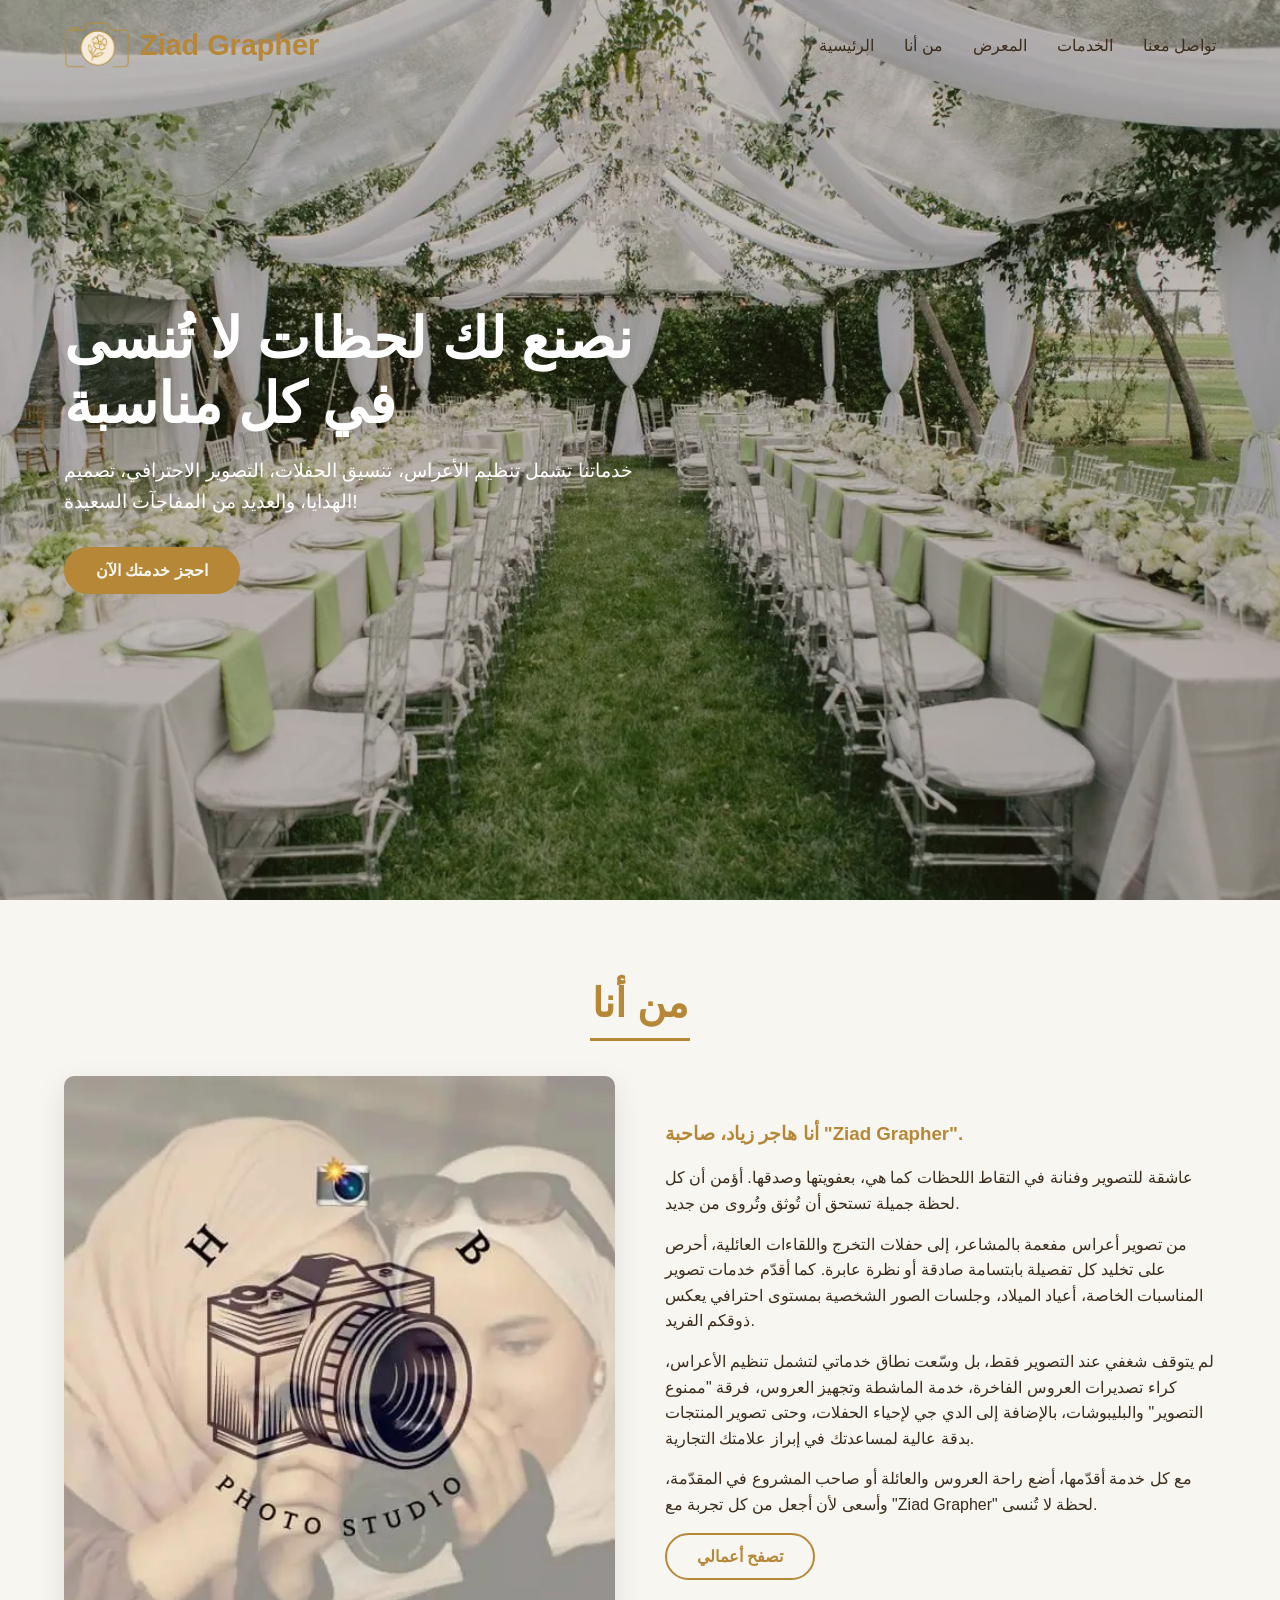
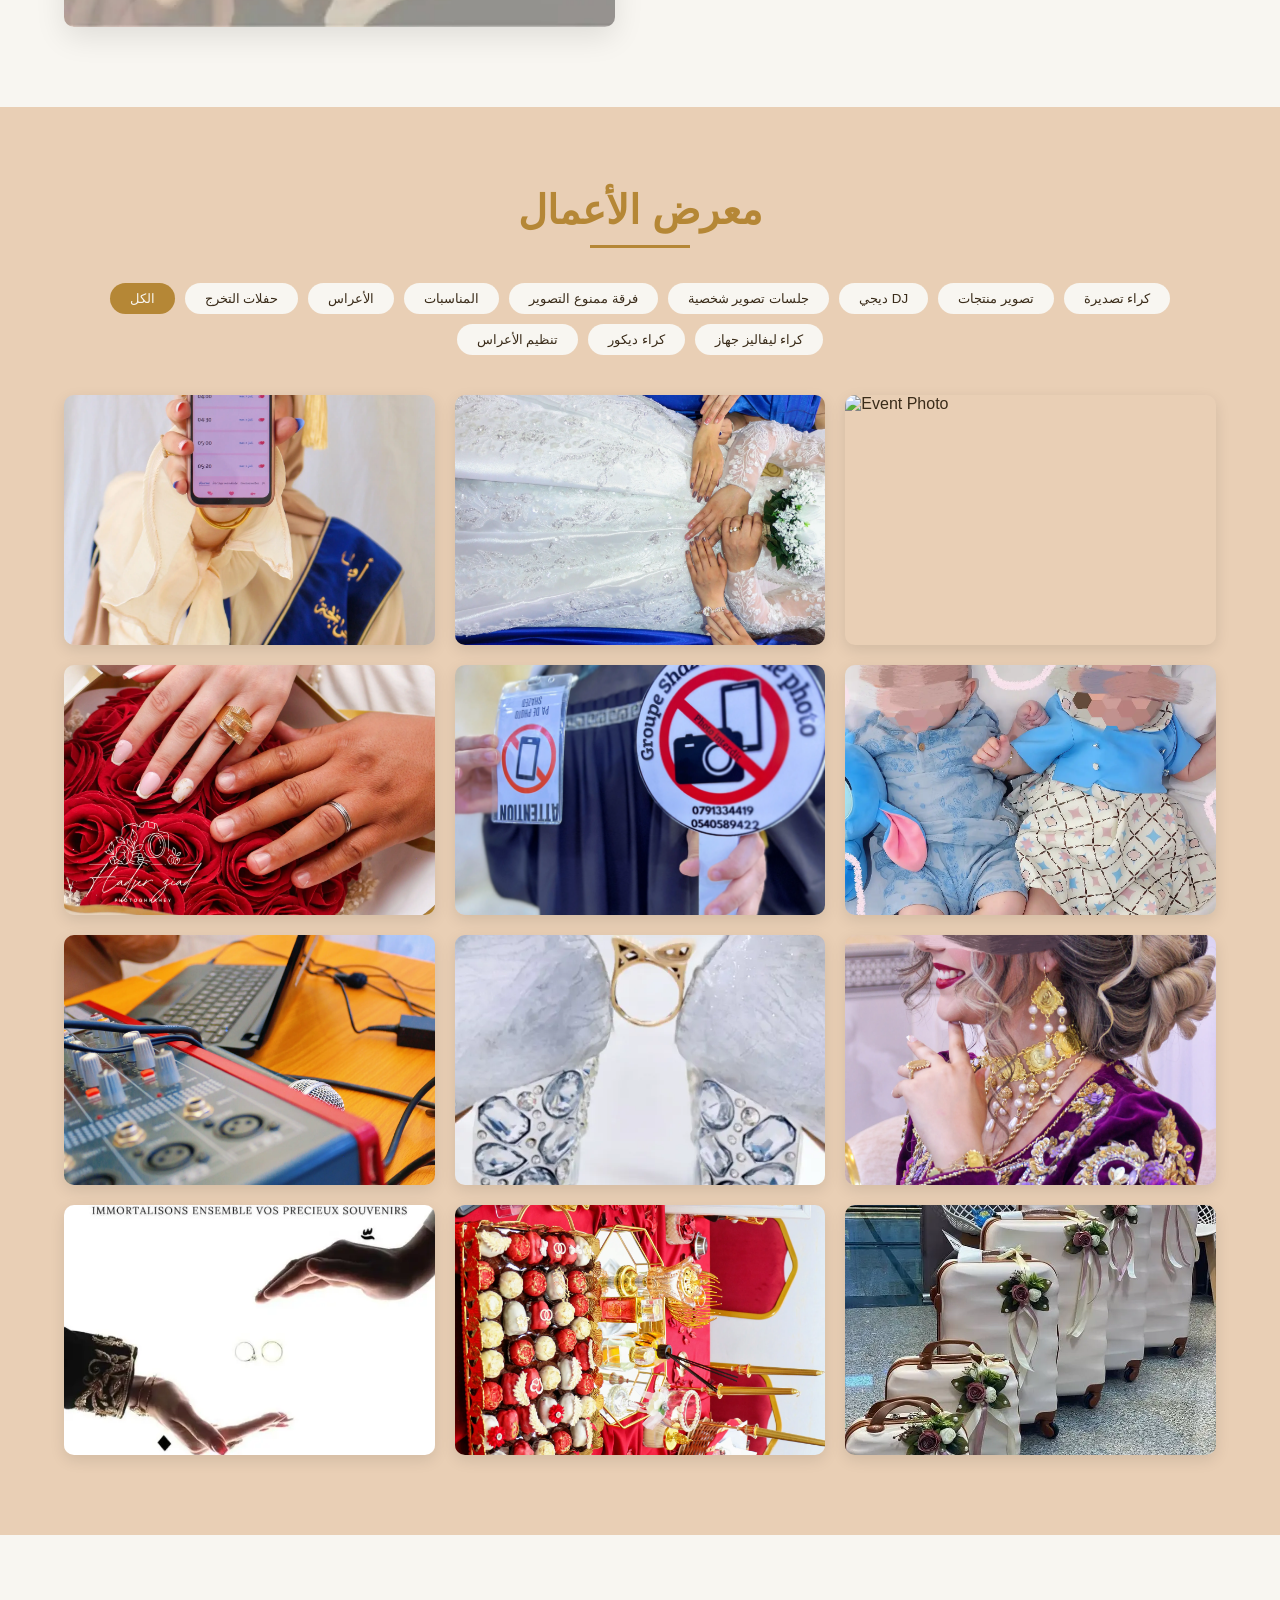
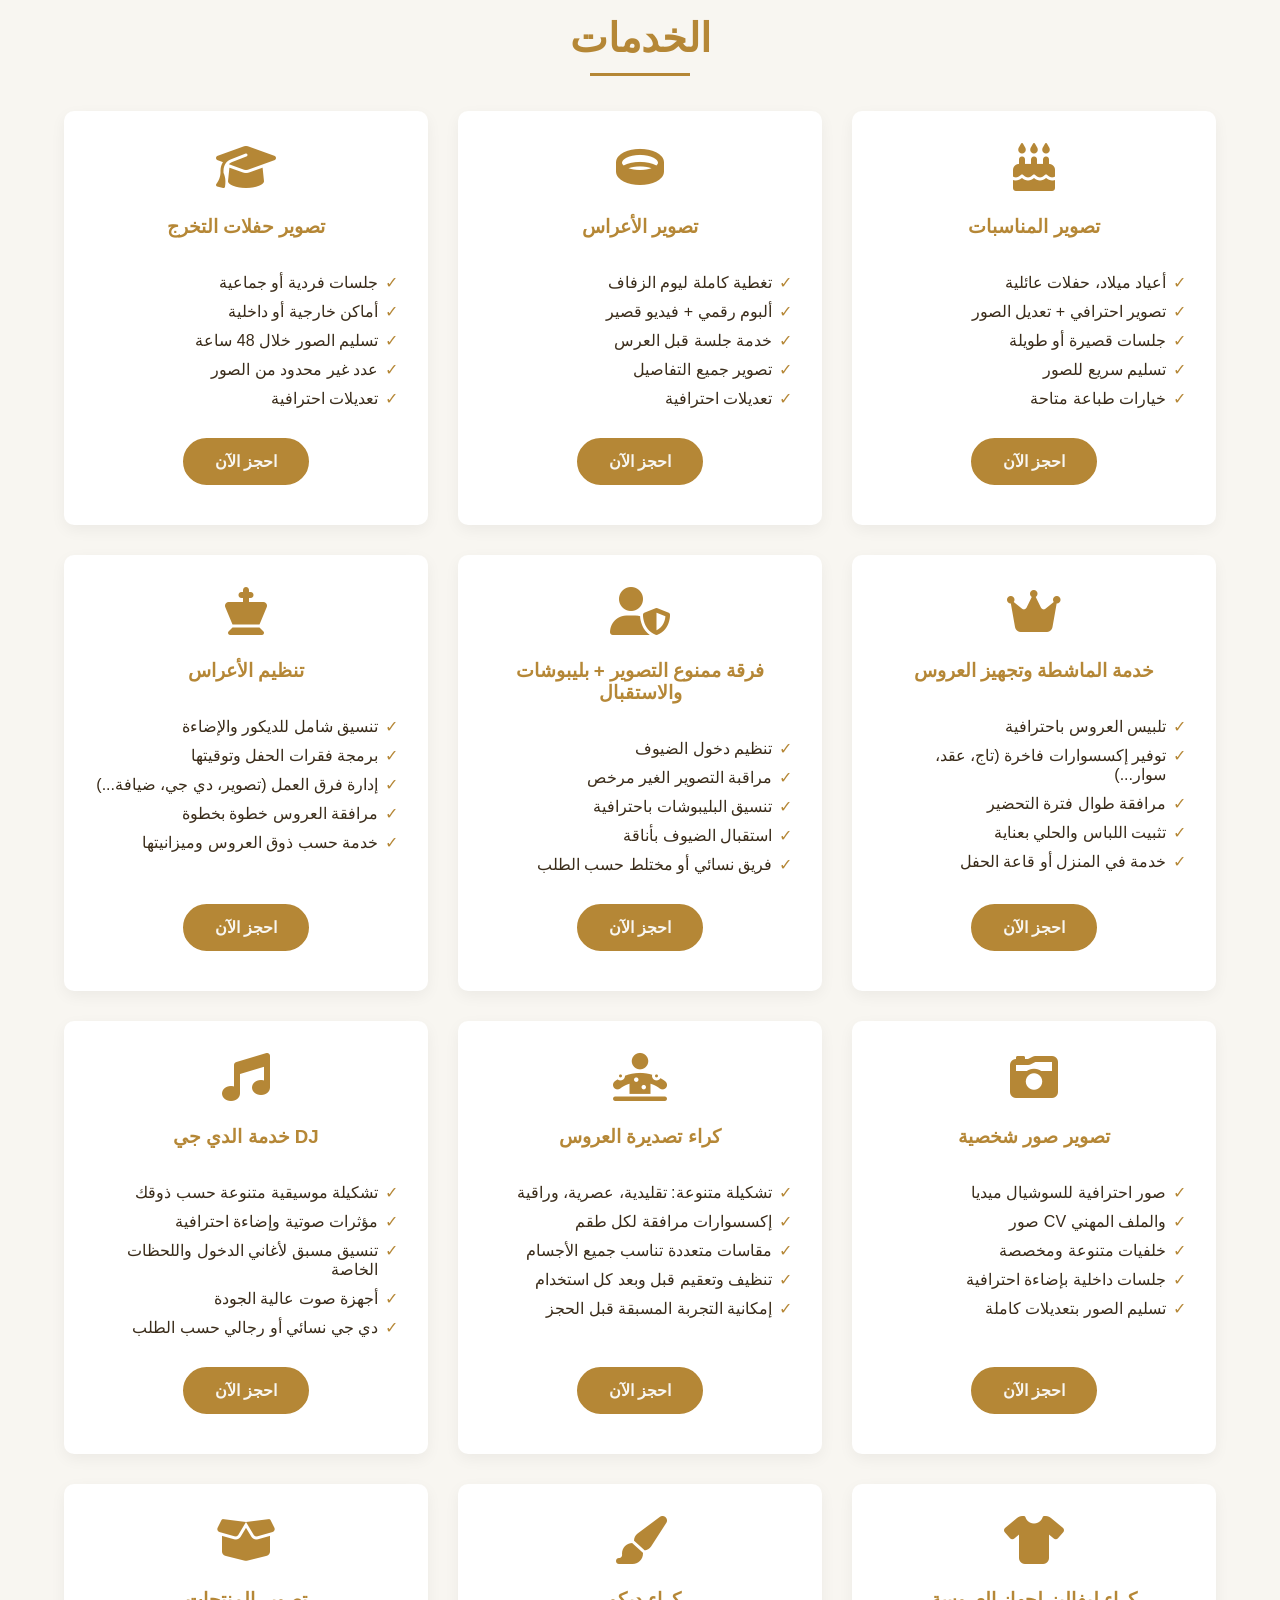
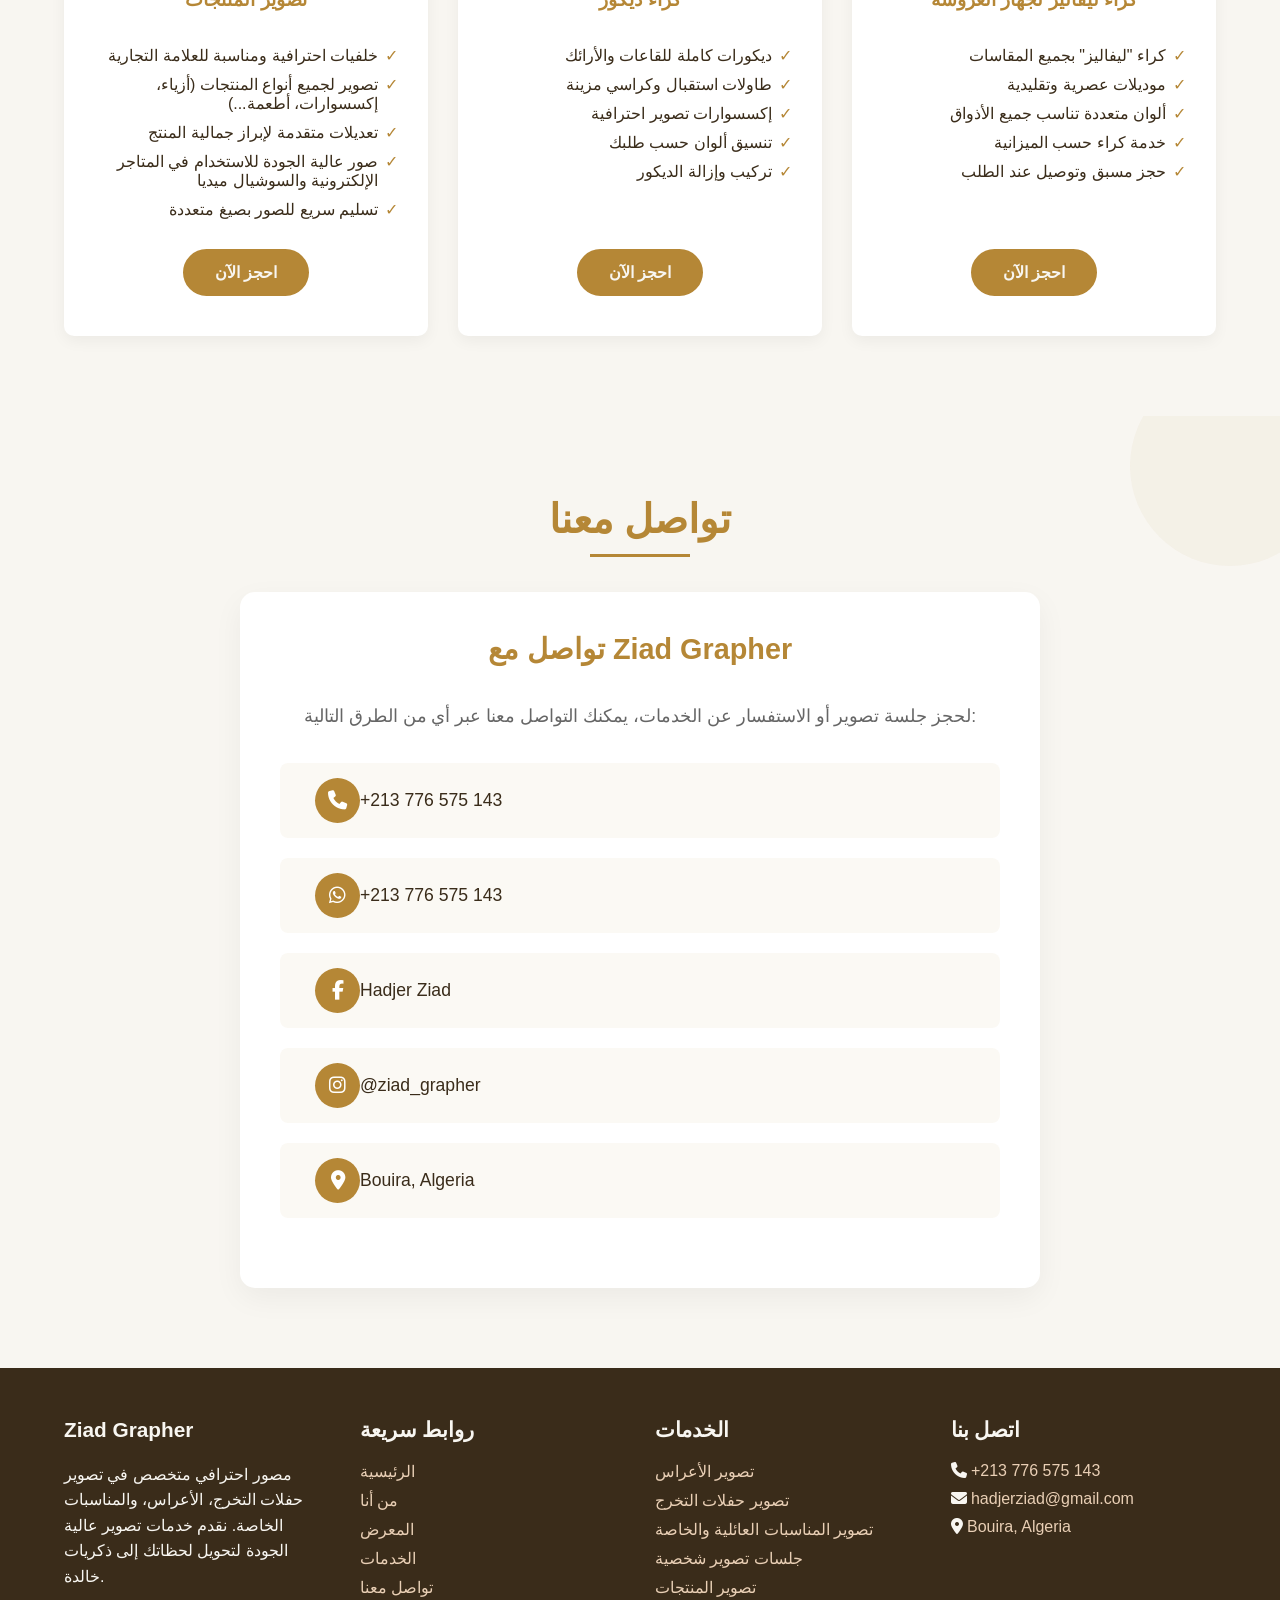
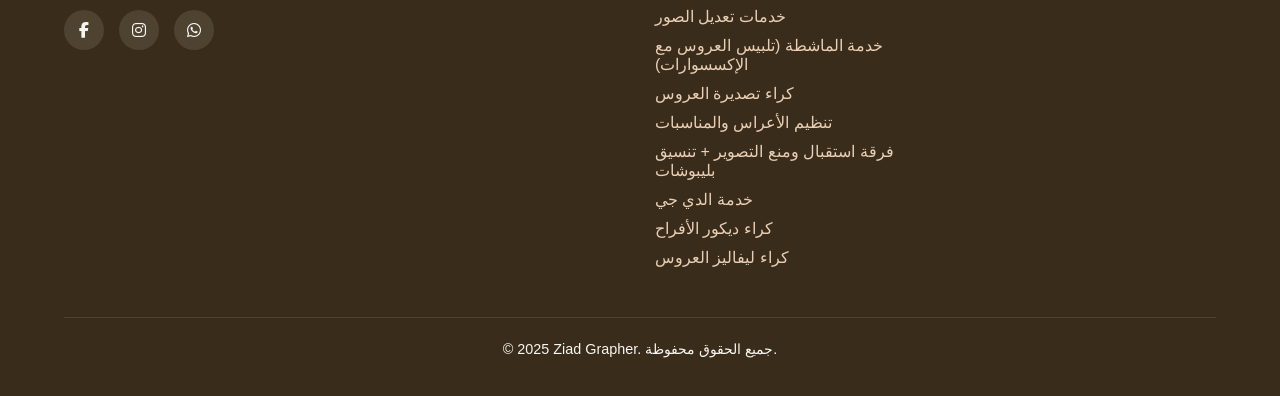
==== commit 85c4e5ba: "Initial commit - Ziad Grapher Website" ====
--- a/index.html
+++ b/index.html
@@ -2,20 +2,6 @@
 <html lang="ar">
 <head>
     <meta charset="UTF-8">
-<<<<<<< HEAD
-    <meta name="viewport" content="width=device-width, initial-scale=1.0, viewport-fit=cover">
-    <title>Bella Grapher | Photographie Professionnelle</title>
-    <meta name="description" content="Bella Grapher - Photographie professionnelle pour mariages et événements en Algérie. Nous immortalisons vos moments avec un style artistique unique.">
-    <meta name="author" content="Hana Zerrouki">
-    <meta name="theme-color" content="#c9a03d">
-
-    <link rel="icon" type="image/svg+xml" href="data:image/svg+xml,<svg xmlns='http://www.w3.org/2000/svg' viewBox='0 0 100 100'><text y='.9em' font-size='90'>📷</text></svg>">
-    
-    <!-- Fonts & Icons -->
-    <link rel="preconnect" href="https://fonts.googleapis.com">
-    <link rel="preconnect" href="https://fonts.gstatic.com" crossorigin>
-    <link href="https://fonts.googleapis.com/css2?family=Inter:opsz,wght@14..32,300;14..32,400;14..32,500;14..32,600;14..32,700&family=Great+Vibes&family=Playfair+Display:wght@400;500;600;700;800&display=swap" rel="stylesheet">
-=======
     <meta name="viewport" content="width=device-width, initial-scale=1.0">
     <title>Ziad Grapher - مصورة احترافية للمناسبات</title>
     <meta name="description" content="Ziad Grapher - تصوير احترافي للأعراس، حفلات التخرج، والمناسبات الخاصة. نقدم خدمات تنظيم الأعراس، كراء تصديرة العروس، دي جي، وتنسيق الحفلات.">
@@ -40,71 +26,39 @@
     <link rel="icon" href="favicon.ico" type="image/x-icon">
 
     <!-- Styles & Fonts -->
->>>>>>> 85c4e5b (Initial commit - Ziad Grapher Website)
     <link rel="stylesheet" href="https://cdnjs.cloudflare.com/ajax/libs/font-awesome/6.4.0/css/all.min.css">
     <link rel="stylesheet" href="styles.css">
 </head>
 
 <body>
-
+    <!-- Header -->
     <header id="header">
         <div class="container header-container">
             <a href="#home" class="logo">
-<<<<<<< HEAD
-                <div class="logo-icon">📷</div>
-                <span class="logo-name">Bella Grapher</span>
-=======
                 <img src="images/logo.png" alt="Ziad Grapher Logo">
                 <span>Ziad Grapher</span>
->>>>>>> 85c4e5b (Initial commit - Ziad Grapher Website)
             </a>
+            
             <nav>
                 <ul id="nav-menu">
                     <li><a href="#home">الرئيسية</a></li>
-<<<<<<< HEAD
-                    <li><a href="#gallery">الأعمال</a></li>
-                    <li><a href="#services-photo">خدمات التصوير</a></li>
-                    <li><a href="#services-extra">خدمات إضافية</a></li>
-                    <li><a href="#booking">حجز</a></li>
-                    <li><a href="#contact">اتصال</a></li>
-=======
                     <li><a href="#about">من أنا</a></li>
                     <li><a href="#portfolio">المعرض</a></li>
                     <li><a href="#services">الخدمات</a></li>
                
                     <li><a href="#contact">تواصل معنا</a></li>
->>>>>>> 85c4e5b (Initial commit - Ziad Grapher Website)
                 </ul>
-                <button class="mobile-menu-btn" id="mobile-menu-btn" aria-label="القائمة">
+                
+                <button class="mobile-menu-btn" id="mobile-menu-btn">
                     <i class="fas fa-bars"></i>
                 </button>
             </nav>
         </div>
     </header>
 
+    <!-- Hero Section -->
     <section class="hero" id="home">
         <div class="hero-slider">
-<<<<<<< HEAD
-            <div class="slide active" style="background-image: url('https://images.pexels.com/photos/2253870/pexels-photo-2253870.jpeg?auto=compress&cs=tinysrgb&w=1600');"></div>
-            <div class="slide" style="background-image: url('https://images.pexels.com/photos/1024993/pexels-photo-1024993.jpeg?auto=compress&cs=tinysrgb&w=1600');"></div>
-            <div class="slide" style="background-image: url('https://images.pexels.com/photos/2372720/pexels-photo-2372720.jpeg?auto=compress&cs=tinysrgb&w=1600');"></div>
-        </div>
-        <div class="hero-overlay-gradient"></div>
-        <div class="container hero-content-wrapper">
-            <div class="hero-content">
-                <div class="hero-badge">✨ Bella Grapher ✨</div>
-                <h1>العرسُ يَنقضي،<br>والصورُ تبقى خالدةً</h1>
-                <p>نُخلِّدُ لحظاتِكُم الجميلةَ بأسلوبٍ فنيٍّ راقٍ، لِتَعيشَ الذكرياتُ إلى الأبد.</p>
-                <div class="hero-buttons">
-                    <a href="#booking" class="btn btn-primary">احجزي موعدك الآن</a>
-                    <a href="#gallery" class="btn btn-outline-light">استعرضي أعمالي</a>
-                </div>
-            </div>
-        </div>
-        <div class="scroll-indicator">
-            <span>امرري لأسفل</span>
-            <i class="fas fa-chevron-down"></i>
-=======
             <div class="slide active" style="background-image: url('images/backgrounds/weding2.webp');"></div>
             <div class="slide" style="background-image: url('images/backgrounds/weding1.webp');"></div>
             <div class="slide" style="background-image: url('images/backgrounds/weding3.webp');"></div>
@@ -117,90 +71,37 @@
     <a href="#contact" class="btn">احجز خدمتك الآن</a>
 </div>
 
->>>>>>> 85c4e5b (Initial commit - Ziad Grapher Website)
         </div>
     </section>
 
-    <!-- قسم المعرض - بطاقات على شكل كاميرا -->
-    <section class="gallery-section" id="gallery">
+    <!-- About Section -->
+    <section class="about" id="about">
         <div class="container">
-<<<<<<< HEAD
-            <div class="section-header">
-                <span class="section-subtitle">أحدث الأعمال</span>
-                <h2 class="section-title">معرض الصور الفوتوغرافية</h2>
-                <p class="section-desc">أجمل لقطاتنا من الأعراس والمناسبات الخاصة، صُممت بعناية لتروي حكايتكم.</p>
-            </div>
-            <div class="gallery-filter">
-                <button class="filter-btn active" data-filter="all">الكل</button>
-                <button class="filter-btn" data-filter="wedding">أعراس</button>
-                <button class="filter-btn" data-filter="engagement">خطوبة</button>
-                <button class="filter-btn" data-filter="portrait">جلسات شخصية</button>
-                <button class="filter-btn" data-filter="graduation">تخرج</button>
-                <button class="filter-btn" data-filter="event">مناسبات</button>
-            </div>
-            <div class="gallery-grid" id="gallery-grid"></div>
-            <div class="gallery-more">
-                <button class="btn btn-outline" id="load-more">تحميل المزيد</button>
-            </div>
-            <!-- دعوة لزيارة الحسابات -->
-            <div class="social-invite">
-                <h3>لرؤية المزيد من أعمالنا الإبداعية</h3>
-                <p>تابعونا على حسابات التواصل الاجتماعي ليصلك كل جديد</p>
-                <div class="invite-icons">
-                    <a href="https://www.instagram.com/bella_photographer199" target="_blank" class="social-icon-circle instagram"><i class="fab fa-instagram"></i><span>انستغرام</span></a>
-                    <a href="https://www.facebook.com/share/18HnEcLgKb/" target="_blank" class="social-icon-circle facebook"><i class="fab fa-facebook-f"></i><span>فيسبوك</span></a>
-                    <a href="https://www.tiktok.com/@hadjer_ziad_grapher" target="_blank" class="social-icon-circle tiktok"><i class="fab fa-tiktok"></i><span>تيك توك</span></a>
-=======
             <h2 class="section-title">من أنا</h2>
             
             <div class="about-container">
                 <div class="about-img">
                     <img src="images/backgrounds/hadjer.webp" alt="Ziad Grapher">
->>>>>>> 85c4e5b (Initial commit - Ziad Grapher Website)
-                </div>
+                </div>
+             <div class="about-content">
+
+    <h3>أنا هاجر زياد، صاحبة "Ziad Grapher".</h3>
+
+    <p>عاشقة للتصوير وفنانة في التقاط اللحظات كما هي، بعفويتها وصدقها. أؤمن أن كل لحظة جميلة تستحق أن تُوثق وتُروى من جديد.</p>
+
+    <p>من تصوير أعراس مفعمة بالمشاعر، إلى حفلات التخرج واللقاءات العائلية، أحرص على تخليد كل تفصيلة بابتسامة صادقة أو نظرة عابرة. كما أقدّم خدمات تصوير المناسبات الخاصة، أعياد الميلاد، وجلسات الصور الشخصية بمستوى احترافي يعكس ذوقكم الفريد.</p>
+
+    <p>لم يتوقف شغفي عند التصوير فقط، بل وسّعت نطاق خدماتي لتشمل تنظيم الأعراس، كراء تصديرات العروس الفاخرة، خدمة الماشطة وتجهيز العروس، فرقة "ممنوع التصوير" والبليبوشات، بالإضافة إلى الدي جي لإحياء الحفلات، وحتى تصوير المنتجات بدقة عالية لمساعدتك في إبراز علامتك التجارية.</p>
+
+    <p>مع كل خدمة أقدّمها، أضع راحة العروس والعائلة أو صاحب المشروع في المقدّمة، وأسعى لأن أجعل من كل تجربة مع "Ziad Grapher" لحظة لا تُنسى.</p>
+
+    <a href="#portfolio" class="btn btn-outline">تصفح أعمالي</a>
+</div>
+
             </div>
         </div>
     </section>
 
-<<<<<<< HEAD
-    <!-- خدمات التصوير - بطاقات على شكل كاميرا مع عدسة -->
-    <section class="services-photo" id="services-photo">
-        <div class="container">
-            <div class="section-header">
-                <span class="section-subtitle">خدمات التصوير</span>
-                <h2 class="section-title">نُقدِّمُ لكم أفضلَ خدماتِ الفوتوغراف</h2>
-                <p class="section-desc">بأسلوبٍ عصريٍّ واحترافي، نُحَوِّلُ لحظاتِكم إلى تحفٍ فنيةٍ خالدة.</p>
-            </div>
-            <div class="photo-services-grid camera-card-grid">
-                <div class="camera-service-card">
-                    <div class="camera-body">
-                        <div class="camera-lens">
-                            <div class="lens-reflection"></div>
-                            <div class="lens-inner"></div>
-                        </div>
-                        <div class="camera-flash"></div>
-                        <div class="camera-grip"></div>
-                    </div>
-                    <div class="service-icon"><i class="fas fa-ring"></i></div>
-                    <h3>تصوير الأعراس</h3>
-                    <p>تغطيةٌ كاملةٌ من التحضيرات حتى آخر لحظة.</p>
-                    <ul class="service-features">
-                        <li>تغطية 8 ساعات كاملة</li>
-                        <li>أكثر من 500 صورة مُعدَّلة</li>
-                        <li>فيديو highlights مميز</li>
-                    </ul>
-                </div>
-                <div class="camera-service-card">
-                    <div class="camera-body">
-                        <div class="camera-lens">
-                            <div class="lens-reflection"></div>
-                            <div class="lens-inner"></div>
-                        </div>
-                        <div class="camera-flash"></div>
-                        <div class="camera-grip"></div>
-                    </div>
-                    <div class="service-icon"><i class="fas fa-camera-retro"></i></div>
-=======
 <!-- Portfolio Section -->
 <section class="portfolio" id="portfolio">
     <div class="container">
@@ -271,90 +172,11 @@
             <div class="portfolio-item" data-category="personal">
                 <img src="images/projects/personal.webp" alt="personal Photo">
                 <div class="portfolio-overlay">
->>>>>>> 85c4e5b (Initial commit - Ziad Grapher Website)
                     <h3>جلسات تصوير شخصية</h3>
-                    <p>جلساتٌ مميزةٌ تعكسُ شخصيتَك.</p>
-                    <ul class="service-features">
-                        <li>إضاءة احترافية</li>
-                        <li>تعديلات متقدمة</li>
-                        <li>20 صورة عالية الجودة</li>
-                    </ul>
-                </div>
-                <div class="camera-service-card">
-                    <div class="camera-body">
-                        <div class="camera-lens">
-                            <div class="lens-reflection"></div>
-                            <div class="lens-inner"></div>
-                        </div>
-                        <div class="camera-flash"></div>
-                        <div class="camera-grip"></div>
-                    </div>
-                    <div class="service-icon"><i class="fas fa-graduation-cap"></i></div>
-                    <h3>تصوير حفلات التخرج</h3>
-                    <p>نُوثِّقُ فرحةَ النجاحِ بأجملِ الصور.</p>
-                    <ul class="service-features">
-                        <li>تغطية الحفل كاملًا</li>
-                        <li>صور فردية احترافية</li>
-                        <li>تسليم سريع</li>
-                    </ul>
-                </div>
-                <div class="camera-service-card">
-                    <div class="camera-body">
-                        <div class="camera-lens">
-                            <div class="lens-reflection"></div>
-                            <div class="lens-inner"></div>
-                        </div>
-                        <div class="camera-flash"></div>
-                        <div class="camera-grip"></div>
-                    </div>
-                    <div class="service-icon"><i class="fas fa-birthday-cake"></i></div>
-                    <h3>تصوير المناسبات</h3>
-                    <p>من أعياد الميلاد إلى المؤتمرات.</p>
-                    <ul class="service-features">
-                        <li>تغطية مرنة حسب الوقت</li>
-                        <li>تعديل فوري احترافي</li>
-                        <li>تسليم رقمي سريع</li>
-                    </ul>
-                </div>
-            </div>
-        </div>
-    </section>
-
-<<<<<<< HEAD
-    <!-- خدمات إضافية - بطاقات على شكل كاميرا مستطيلة -->
-    <section class="services-extra" id="services-extra">
-        <div class="container">
-            <div class="section-header">
-                <span class="section-subtitle">خدمات إضافية</span>
-                <h2 class="section-title">نُكمِلُ معكم الفرحةَ كاملةً</h2>
-                <p class="section-desc">بالإضافة إلى التصوير، نُوَفِّرُ لكم خدماتٍ متكاملةً.</p>
-            </div>
-            <div class="extra-services-grid extra-camera-grid">
-                <div class="extra-camera-card">
-                    <div class="extra-camera-body">
-                        <div class="extra-lens-dot"></div>
-                        <div class="extra-flash"></div>
-                    </div>
-                    <i class="fas fa-crown"></i>
-                    <h3>خدمة الماشطة</h3>
-                    <p>تلبيس العروس وتنسيق الإكسسوارات.</p>
-                </div>
-                <div class="extra-camera-card">
-                    <div class="extra-camera-body">
-                        <div class="extra-lens-dot"></div>
-                        <div class="extra-flash"></div>
-                    </div>
-                    <i class="fas fa-music"></i>
-                    <h3>دي جي DJ</h3>
-                    <p>أجواء موسيقية رائعة بأحدث الأجهزة.</p>
-                </div>
-                <div class="extra-camera-card">
-                    <div class="extra-camera-body">
-                        <div class="extra-lens-dot"></div>
-                        <div class="extra-flash"></div>
-                    </div>
-                    <i class="fas fa-tshirt"></i>
-=======
+                    <p>تصوير احترافي</p>
+                </div>
+            </div>
+
             <!-- ديجي DJ -->
             <div class="portfolio-item" data-category="dj">
                 <img src="images/projects/dj.webp" alt="DJ Service">
@@ -377,100 +199,19 @@
             <div class="portfolio-item" data-category="tasdira">
                 <img src="images/projects/tasdira.webp" alt="Tasdira Rental">
                 <div class="portfolio-overlay">
->>>>>>> 85c4e5b (Initial commit - Ziad Grapher Website)
                     <h3>كراء تصديرة العروس</h3>
-                    <p>تشكيلة واسعة من التصديرات الفاخرة.</p>
-                </div>
-<<<<<<< HEAD
-                <div class="extra-camera-card">
-                    <div class="extra-camera-body">
-                        <div class="extra-lens-dot"></div>
-                        <div class="extra-flash"></div>
-                    </div>
-                    <i class="fas fa-paint-brush"></i>
-                    <h3>كراء ديكور</h3>
-                    <p>ديكورات حديثة نركبها ونفصصها.</p>
-                </div>
-                <div class="extra-camera-card">
-                    <div class="extra-camera-body">
-                        <div class="extra-lens-dot"></div>
-                        <div class="extra-flash"></div>
-                    </div>
-                    <i class="fas fa-hand-sparkles"></i>
-                    <h3>فرقة استقبال</h3>
-                    <p>استقبال مميز ومنع التصوير غير المرخص.</p>
-                </div>
-                <div class="extra-camera-card">
-                    <div class="extra-camera-body">
-                        <div class="extra-lens-dot"></div>
-                        <div class="extra-flash"></div>
-                    </div>
-                    <i class="fas fa-chess-queen"></i>
-=======
+                    <p>مجموعة متنوعة من تصديرات العروس للكراء</p>
+                </div>
             </div>
 
             <!-- تنظيم الأعراس -->
             <div class="portfolio-item" data-category="wedding-org">
                 <img src="images/projects/wedingg.webp" alt="Wedding Organization">
                 <div class="portfolio-overlay">
->>>>>>> 85c4e5b (Initial commit - Ziad Grapher Website)
                     <h3>تنظيم الأعراس</h3>
-                    <p>تنسيق كامل من الألف إلى الياء.</p>
-                </div>
-            </div>
-<<<<<<< HEAD
-        </div>
-    </section>
-
-    <!-- قسم الحجز -->
-    <section class="booking" id="booking">
-        <div class="container">
-            <div class="booking-wrapper">
-                <div class="booking-content">
-                    <span class="booking-badge">📅 سارعوا بالحجز</span>
-                    <h2>الأماكنُ محدودةٌ،<br>والمواعيدُ تَنفَدُ سريعًا!</h2>
-                    <p>العرسُ يَنقضي ويَبقى غيرُ الذكرياتِ الجميلة. تأكَّدوا من أنَّ لديكم أروعَ الذكرياتِ مع Bella Grapher.</p>
-                    <ul class="booking-features">
-                        <li><i class="fas fa-check-circle"></i> حجزٌ مسبقٌ يَضمنُ لكِ الموعدَ الذي ترغبينَ فيه</li>
-                        <li><i class="fas fa-check-circle"></i> عروضٌ خاصةٌ للحجوزات المُبَكِّرة</li>
-                        <li><i class="fas fa-check-circle"></i> خدمة VIP متكاملة</li>
-                    </ul>
-                    <a href="#contact" class="btn btn-primary btn-large">احجزِي موعدَك الآن</a>
-                </div>
-                <div class="booking-image">
-                    <img src="https://images.pexels.com/photos/3812431/pexels-photo-3812431.jpeg?auto=compress&cs=tinysrgb&w=800" alt="حجز جلسة تصوير">
-                </div>
-            </div>
-        </div>
-    </section>
-
-    <!-- قسم الاتصال -->
-    <section class="contact" id="contact">
-        <div class="container">
-            <div class="section-header">
-                <span class="section-subtitle">تواصل معنا</span>
-                <h2 class="section-title">نحنُ هنا لخدمتِكُم</h2>
-            </div>
-            <div class="contact-container">
-                <div class="contact-info">
-                    <h3><i class="fas fa-heart"></i> Bella Grapher</h3>
-                    <p>لحجز جلسة تصوير أو للاستفسار عن الخدمات، تواصل معنا عبر الطرق التالية:</p>
-                    <ul class="contact-details">
-                        <li><i class="fas fa-phone"></i><a href="tel:+213776575143">+213 776 575 143</a></li>
-                        <li><i class="fab fa-whatsapp"></i><a href="https://wa.me/213776575143" target="_blank">واتساب: +213 776 575 143</a></li>
-                        <li><i class="fab fa-instagram"></i><a href="https://www.instagram.com/bella_photographer199" target="_blank">@bella_photographer199</a></li>
-                        <li><i class="fab fa-facebook-f"></i><a href="https://www.facebook.com/share/18HnEcLgKb/" target="_blank">Bella Grapher</a></li>
-                        <li><i class="fab fa-tiktok"></i><a href="https://www.tiktok.com/@hadjer_ziad_grapher" target="_blank">hadjer_ziad_grapher</a></li>
-                        <li><i class="fas fa-map-marker-alt"></i> بويرة، الجزائر</li>
-                    </ul>
-                    <div class="contact-social">
-                        <a href="https://www.instagram.com/bella_photographer199" aria-label="Instagram"><i class="fab fa-instagram"></i></a>
-                        <a href="https://www.facebook.com/share/18HnEcLgKb/" aria-label="Facebook"><i class="fab fa-facebook-f"></i></a>
-                        <a href="https://wa.me/213776575143" aria-label="WhatsApp"><i class="fab fa-whatsapp"></i></a>
-                        <a href="https://www.tiktok.com/@hadjer_ziad_grapher" aria-label="TikTok"><i class="fab fa-tiktok"></i></a>
-                    </div>
-                </div>
-=======
+                    <p>تنظيم شامل واحترافي لحفلات الزفاف</p>
+                </div>
+            </div>
 
 
             <!-- كراء ديكور -->
@@ -755,25 +496,16 @@
                 </ul>
                 
                
->>>>>>> 85c4e5b (Initial commit - Ziad Grapher Website)
             </div>
         </div>
     </div>
 </section>
 
+    <!-- Footer -->
     <footer>
         <div class="container">
             <div class="footer-container">
                 <div class="footer-col">
-<<<<<<< HEAD
-                    <h3>📷 Bella Grapher</h3>
-                    <p>Photographie professionnelle pour mariages et événements en Algérie.</p>
-                    <div class="social-links">
-                        <a href="https://www.instagram.com/bella_photographer199" target="_blank"><i class="fab fa-instagram"></i></a>
-                        <a href="https://www.facebook.com/share/18HnEcLgKb/" target="_blank"><i class="fab fa-facebook-f"></i></a>
-                        <a href="https://wa.me/213776575143" target="_blank"><i class="fab fa-whatsapp"></i></a>
-                    </div>
-=======
                     <h3>Ziad Grapher</h3>
                     <p>مصور احترافي متخصص في تصوير حفلات التخرج، الأعراس، والمناسبات الخاصة. نقدم خدمات تصوير عالية الجودة لتحويل لحظاتك إلى ذكريات خالدة.</p>
                  <div class="social-links">
@@ -782,18 +514,11 @@
     <a href="https://wa.me/213776575143" target="_blank" style="text-decoration: none;"><i class="fab fa-whatsapp" ></i></a>
 </div>
 
->>>>>>> 85c4e5b (Initial commit - Ziad Grapher Website)
-                </div>
+                </div>
+                
                 <div class="footer-col">
                     <h3>روابط سريعة</h3>
                     <ul class="footer-links">
-<<<<<<< HEAD
-                        <li><a href="#home">الرئيسية</a></li><li><a href="#gallery">الأعمال</a></li>
-                        <li><a href="#services-photo">خدمات التصوير</a></li><li><a href="#services-extra">خدمات إضافية</a></li>
-                        <li><a href="#booking">حجز</a></li><li><a href="#contact">اتصال</a></li>
-                    </ul>
-                </div>
-=======
                         <li><a href="#home">الرئيسية</a></li>
                         <li><a href="#about">من أنا</a></li>
                         <li><a href="#portfolio">المعرض</a></li>
@@ -824,33 +549,37 @@
 
                 </div>
                 
->>>>>>> 85c4e5b (Initial commit - Ziad Grapher Website)
                 <div class="footer-col">
                     <h3>اتصل بنا</h3>
-                    <ul class="footer-links">
-                        <li><i class="fas fa-phone"></i> <a href="tel:+213776575143">+213 776 575 143</a></li>
-                        <li><i class="fas fa-envelope"></i> <a href="mailto:bellagrapher@gmail.com">bellagrapher@gmail.com</a></li>
-                        <li><i class="fas fa-map-marker-alt"></i> Bouira, Algérie</li>
-                    </ul>
-                </div>
-            </div>
+                 <ul class="footer-links">
+    <li>
+        <i class="fas fa-phone"></i>
+        <a href="tel:+213776575143">+213 776 575 143</a>
+    </li>
+    <li>
+        <i class="fas fa-envelope"></i>
+        <a href="mailto:hadjerziad@gmail.com">hadjerziad@gmail.com</a>
+    </li>
+    <li>
+        <i class="fas fa-map-marker-alt"></i>
+        <a href="https://www.google.com/maps/place/Bouira,+Algeria" target="_blank">Bouira, Algeria</a>
+    </li>
+</ul>
+
+                </div>
+            </div>
+            
             <div class="copyright">
-                <p>&copy; 2025 Bella Grapher. Tous droits réservés.</p>
-                <p class="developer-credit">موقع مصنوع من Hana Zerrouki</p>
+                <p>&copy; 2025 Ziad Grapher. جميع الحقوق محفوظة.</p>
             </div>
         </div>
     </footer>
 
-<<<<<<< HEAD
-=======
     <!-- Back to Top Button -->
->>>>>>> 85c4e5b (Initial commit - Ziad Grapher Website)
     <div class="back-to-top" id="backToTop">
         <i class="fas fa-arrow-up"></i>
     </div>
 
-<<<<<<< HEAD
-=======
     
 <script type="application/ld+json">
 {
@@ -873,7 +602,6 @@
 }
 </script>
 
->>>>>>> 85c4e5b (Initial commit - Ziad Grapher Website)
     <script src="script.js"></script>
 </body>
 </html>
--- a/styles.css
+++ b/styles.css
@@ -1,255 +1,4 @@
 :root {
-<<<<<<< HEAD
-    --gold-primary: #c9a03d;
-    --gold-dark: #b38b2f;
-    --gold-light: #e9d2a1;
-    --white: #ffffff;
-    --off-white: #fefcf8;
-    --light-gray: #f5f3f0;
-    --dark-text: #2b2a28;
-    --shadow-sm: 0 10px 25px rgba(0, 0, 0, 0.05);
-    --shadow-md: 0 20px 35px -10px rgba(0, 0, 0, 0.1);
-    --transition: all 0.5s cubic-bezier(0.25, 0.46, 0.45, 0.94);
-}
-
-/* Logo Styles - Beautiful French name */
-.logo-name {
-    font-family: 'Great Vibes', cursive;
-    font-size: 2rem;
-    font-weight: normal;
-    color: var(--gold-primary);
-    text-shadow: 2px 2px 8px rgba(201, 160, 61, 0.3);
-    letter-spacing: 1px;
-}
-
-/* ========== CAMERA STYLES FOR SERVICE CARDS ========== */
-/* Main camera card container */
-.camera-service-card {
-    background: var(--white);
-    border-radius: 24px;
-    padding: 30px 25px;
-    text-align: center;
-    transition: var(--transition);
-    box-shadow: var(--shadow-sm);
-    position: relative;
-    overflow: hidden;
-    border: 1px solid var(--gold-light);
-}
-
-/* Camera body shape */
-.camera-body {
-    position: relative;
-    width: 100%;
-    height: 80px;
-    background: linear-gradient(135deg, #2c2c2c 0%, #1a1a1a 100%);
-    border-radius: 12px;
-    margin-bottom: 25px;
-    display: flex;
-    justify-content: center;
-    align-items: center;
-    box-shadow: 0 5px 12px rgba(0,0,0,0.2);
-}
-
-/* Camera Lens (circular) */
-.camera-lens {
-    width: 55px;
-    height: 55px;
-    background: radial-gradient(circle, #3a3a3a 0%, #111 80%);
-    border-radius: 50%;
-    position: relative;
-    display: flex;
-    align-items: center;
-    justify-content: center;
-    box-shadow: 0 0 0 3px var(--gold-light), 0 0 0 5px #555;
-}
-
-.lens-inner {
-    width: 35px;
-    height: 35px;
-    background: radial-gradient(circle, #1e1e1e 0%, #000 100%);
-    border-radius: 50%;
-    position: relative;
-}
-
-.lens-reflection {
-    position: absolute;
-    top: 8px;
-    left: 8px;
-    width: 15px;
-    height: 15px;
-    background: radial-gradient(circle, rgba(255,255,255,0.8) 0%, rgba(255,255,255,0) 70%);
-    border-radius: 50%;
-    pointer-events: none;
-}
-
-/* Camera Flash */
-.camera-flash {
-    position: absolute;
-    top: 12px;
-    right: 15px;
-    width: 18px;
-    height: 12px;
-    background: #ddd;
-    border-radius: 4px;
-    box-shadow: 0 0 3px rgba(255,255,200,0.5);
-}
-
-/* Camera Grip */
-.camera-grip {
-    position: absolute;
-    bottom: 8px;
-    left: 10px;
-    width: 25px;
-    height: 12px;
-    background: #444;
-    border-radius: 4px;
-}
-
-/* ========== EXTRA CAMERA CARDS (Smaller) ========== */
-.extra-camera-card {
-    background: var(--off-white);
-    padding: 25px 20px;
-    border-radius: 20px;
-    text-align: center;
-    transition: all 0.4s;
-    position: relative;
-    border: 1px solid var(--gold-light);
-    overflow: hidden;
-}
-
-.extra-camera-body {
-    position: relative;
-    width: 80px;
-    height: 55px;
-    background: linear-gradient(135deg, #2c2c2c, #1a1a1a);
-    border-radius: 10px;
-    margin: 0 auto 20px auto;
-    display: flex;
-    align-items: center;
-    justify-content: center;
-}
-
-.extra-lens-dot {
-    width: 28px;
-    height: 28px;
-    background: radial-gradient(circle, #3a3a3a, #111);
-    border-radius: 50%;
-    box-shadow: 0 0 0 2px var(--gold-light);
-}
-
-.extra-flash {
-    position: absolute;
-    top: 8px;
-    right: 8px;
-    width: 10px;
-    height: 7px;
-    background: #ddd;
-    border-radius: 2px;
-}
-
-/* Gallery Items - Camera Shape */
-.gallery-item {
-    position: relative;
-    border-radius: 20px;
-    overflow: hidden;
-    aspect-ratio: 4 / 3;
-    box-shadow: var(--shadow-md);
-    cursor: pointer;
-    background: #1a1a1a;
-    border: 3px solid var(--gold-light);
-    transition: transform 0.4s ease, box-shadow 0.4s;
-}
-
-.gallery-item::before {
-    content: "";
-    position: absolute;
-    top: 15px;
-    right: 15px;
-    width: 35px;
-    height: 35px;
-    background: radial-gradient(circle, rgba(0,0,0,0.6) 0%, rgba(0,0,0,0.8) 100%);
-    border-radius: 50%;
-    z-index: 2;
-    border: 2px solid var(--gold-light);
-    box-shadow: 0 0 0 2px rgba(0,0,0,0.3);
-}
-
-.gallery-item::after {
-    content: "";
-    position: absolute;
-    top: 23px;
-    right: 23px;
-    width: 19px;
-    height: 19px;
-    background: radial-gradient(circle, #2a2a2a, #000);
-    border-radius: 50%;
-    z-index: 3;
-}
-
-.gallery-item:hover {
-    transform: translateY(-8px) scale(1.02);
-    box-shadow: 0 25px 35px rgba(0,0,0,0.2);
-    border-color: var(--gold-primary);
-}
-
-.gallery-item img {
-    width: 100%;
-    height: 100%;
-    object-fit: cover;
-    transition: transform 0.6s;
-}
-
-.gallery-item:hover img {
-    transform: scale(1.08);
-}
-
-.gallery-overlay {
-    position: absolute;
-    bottom: 0;
-    left: 0;
-    right: 0;
-    background: linear-gradient(to top, rgba(0,0,0,0.8), transparent);
-    padding: 20px;
-    color: white;
-    opacity: 0;
-    transition: 0.3s;
-    z-index: 4;
-}
-
-.gallery-item:hover .gallery-overlay {
-    opacity: 1;
-}
-
-/* Photo Services Grid */
-.photo-services-grid {
-    display: grid;
-    grid-template-columns: repeat(auto-fit, minmax(280px, 1fr));
-    gap: 35px;
-}
-
-/* Extra Services Grid */
-.extra-services-grid {
-    display: grid;
-    grid-template-columns: repeat(auto-fit, minmax(260px, 1fr));
-    gap: 30px;
-}
-
-/* Hover effects */
-.camera-service-card:hover,
-.extra-camera-card:hover {
-    transform: translateY(-10px);
-    box-shadow: var(--shadow-md);
-    border-color: var(--gold-primary);
-}
-
-.camera-service-card:hover .camera-lens {
-    box-shadow: 0 0 0 3px var(--gold-primary), 0 0 0 6px #555;
-    transition: 0.3s;
-}
-
-/* Rest of styles (keep all previous responsive, header, footer, etc.) */
-/* ... (include all remaining CSS from previous version for sections like hero, booking, contact, footer, responsive) ... */
-=======
     --primary-color: #b58736;
     --secondary-color: #e9cfb5;
     --light-color: #f8f6f1;
@@ -1042,5 +791,4 @@
         opacity: 0;
         transition: all 0.3s ease-in-out;
     }
-}
->>>>>>> 85c4e5b (Initial commit - Ziad Grapher Website)
+}
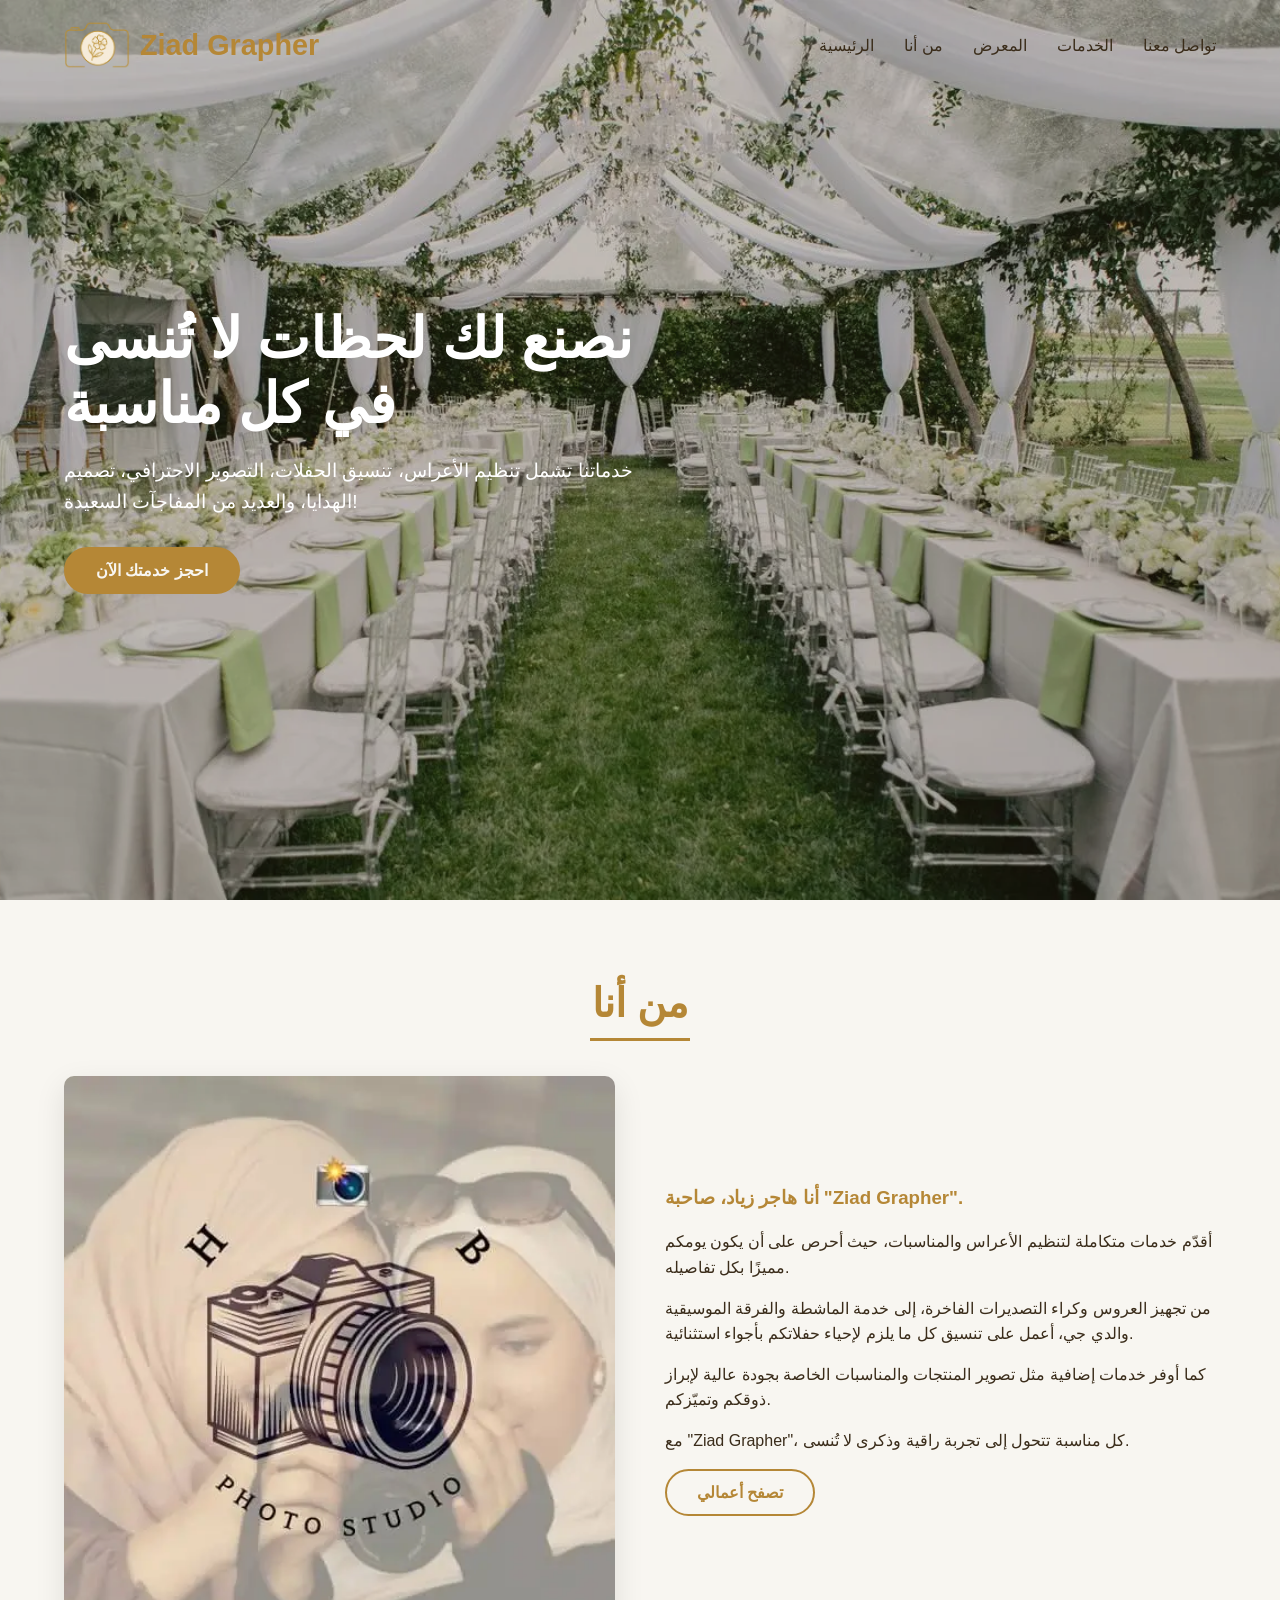
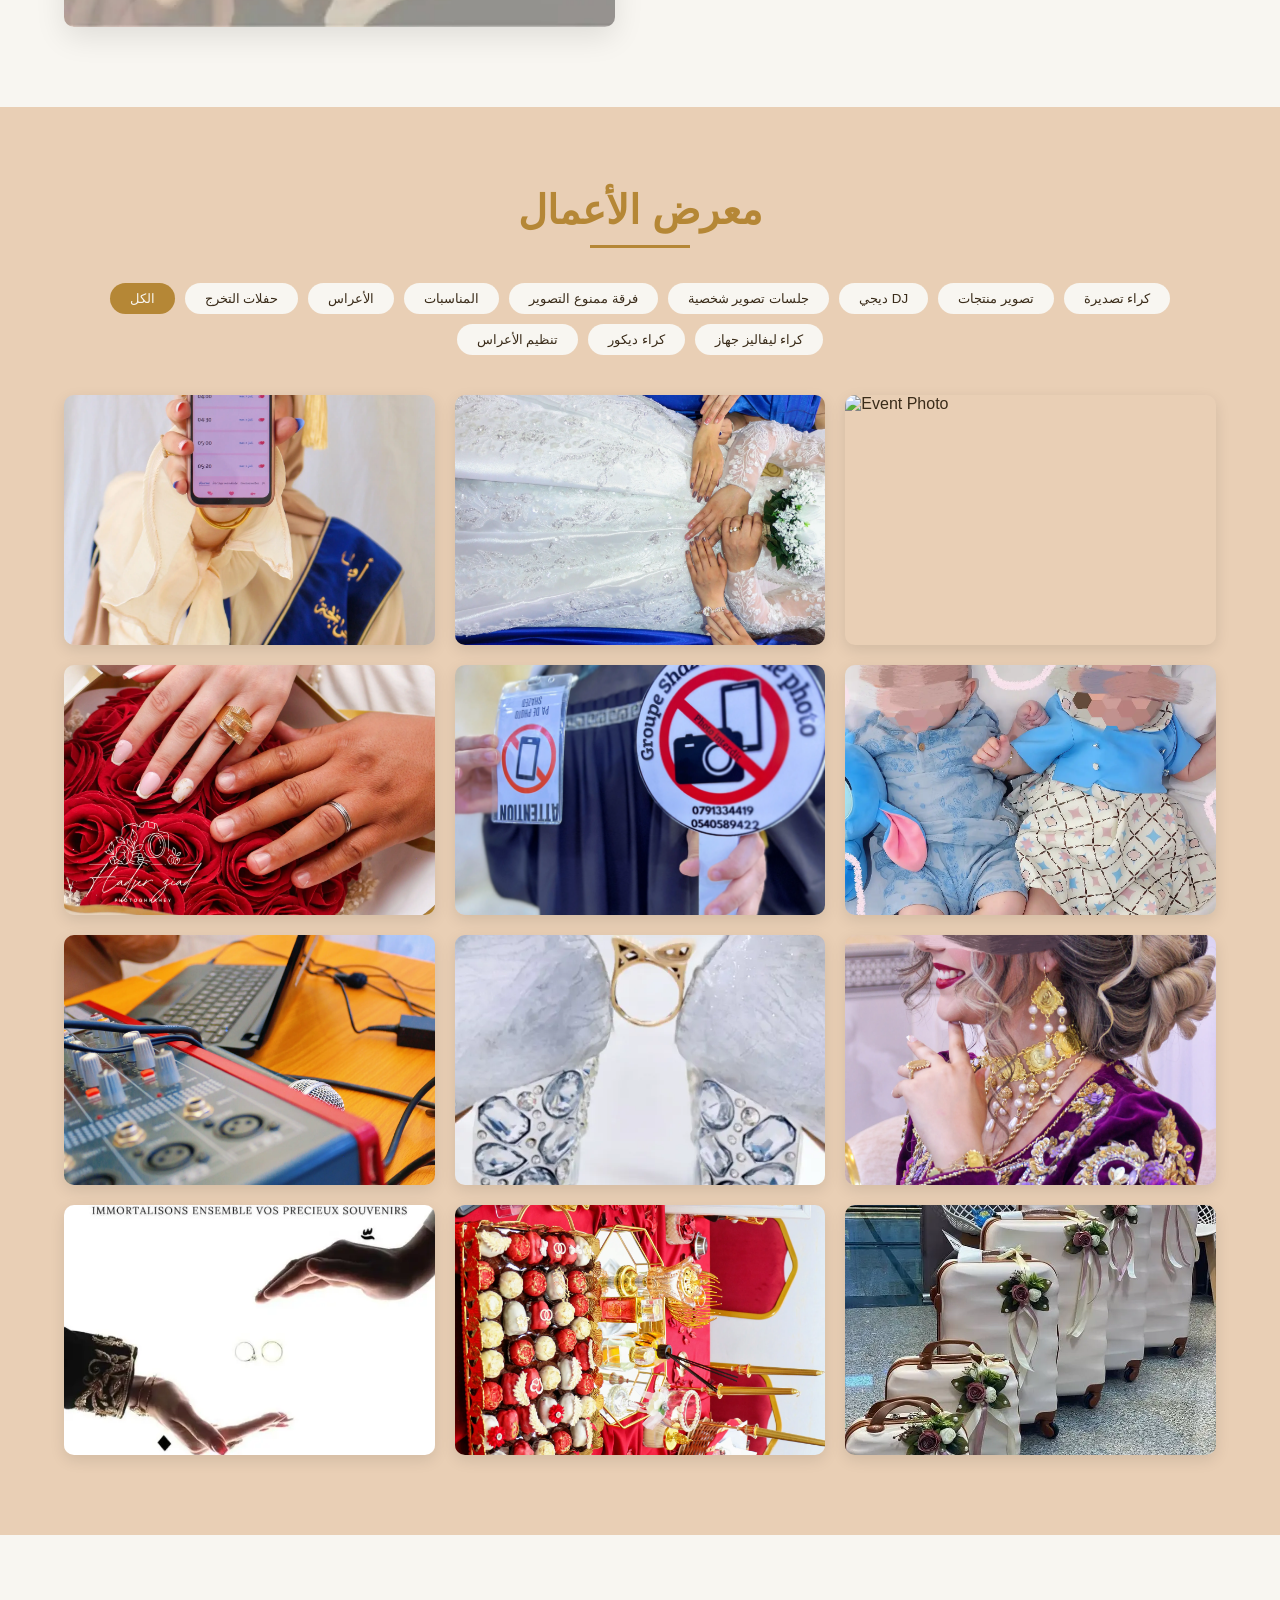
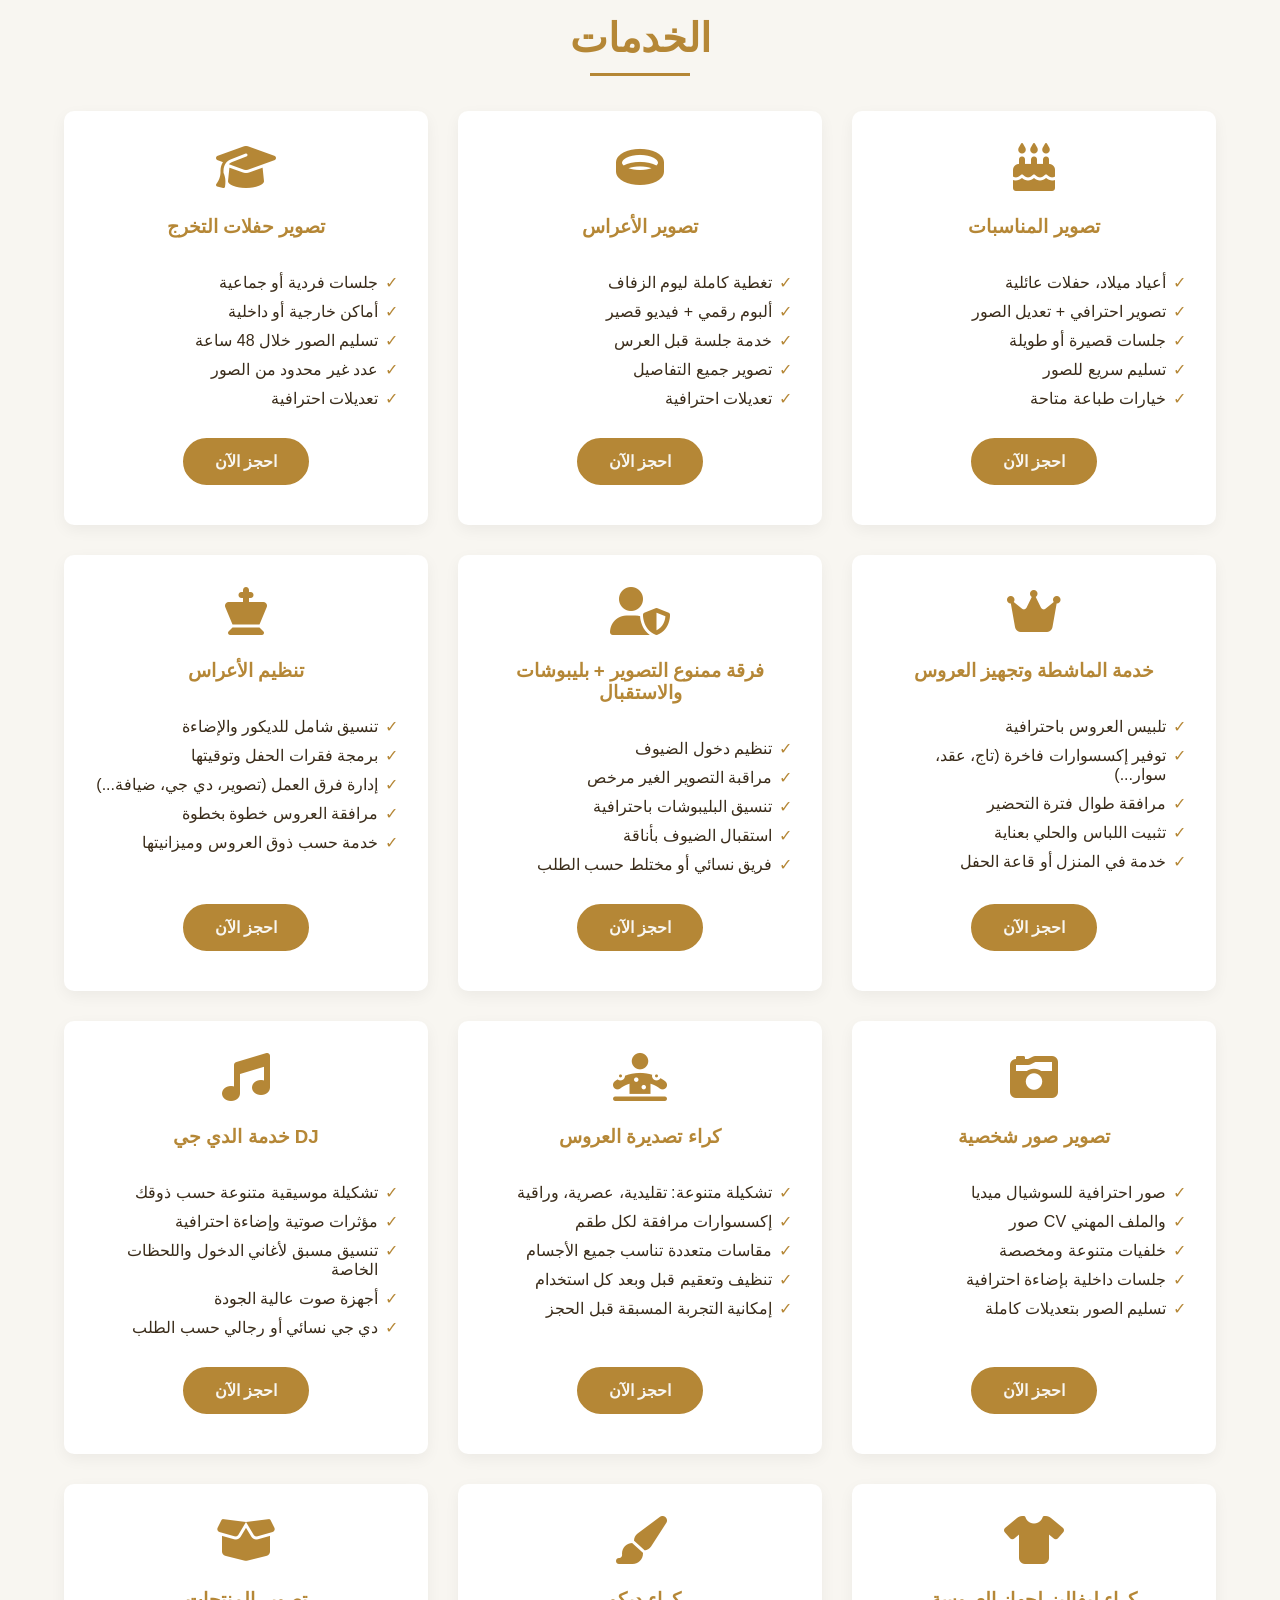
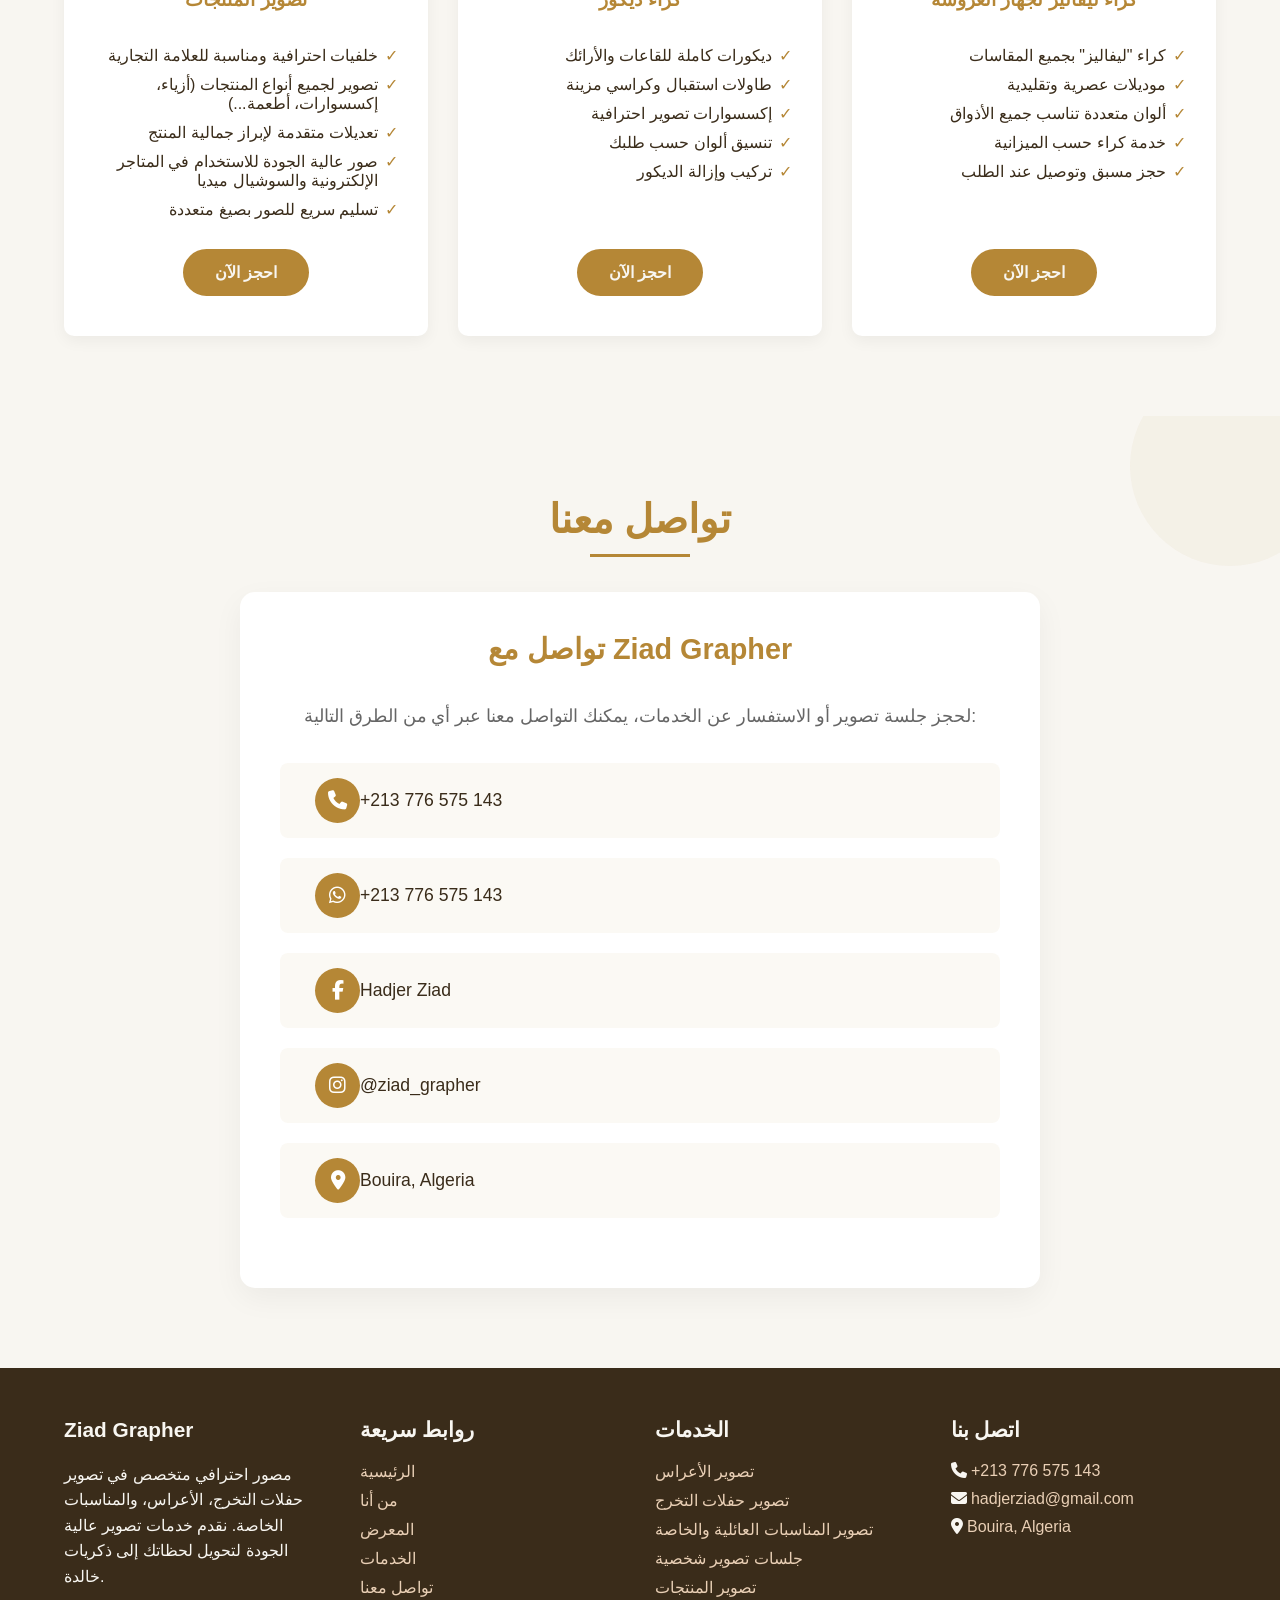
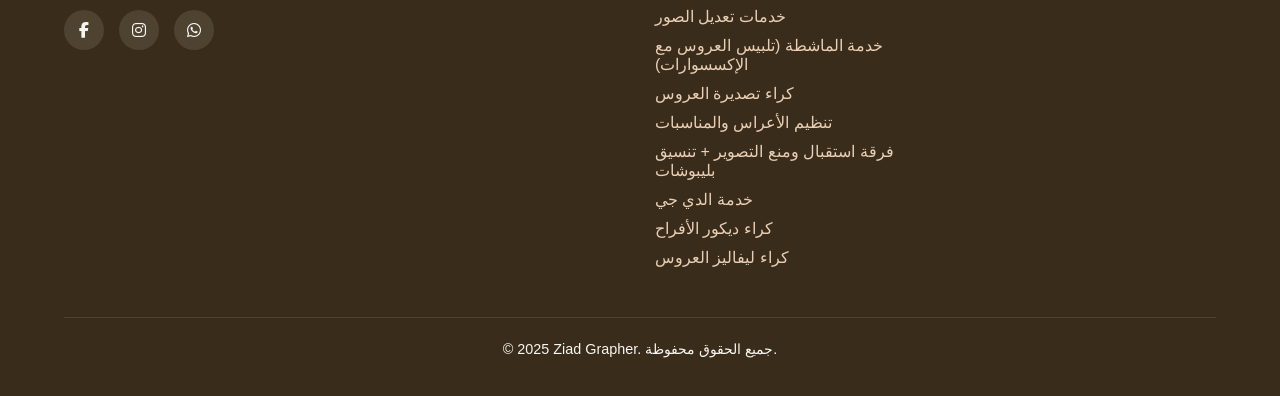
==== commit 39825215: "Update index.html" ====
--- a/index.html
+++ b/index.html
@@ -84,16 +84,17 @@
                     <img src="images/backgrounds/hadjer.webp" alt="Ziad Grapher">
                 </div>
              <div class="about-content">
-
-    <h3>أنا هاجر زياد، صاحبة "Ziad Grapher".</h3>
-
-    <p>عاشقة للتصوير وفنانة في التقاط اللحظات كما هي، بعفويتها وصدقها. أؤمن أن كل لحظة جميلة تستحق أن تُوثق وتُروى من جديد.</p>
-
-    <p>من تصوير أعراس مفعمة بالمشاعر، إلى حفلات التخرج واللقاءات العائلية، أحرص على تخليد كل تفصيلة بابتسامة صادقة أو نظرة عابرة. كما أقدّم خدمات تصوير المناسبات الخاصة، أعياد الميلاد، وجلسات الصور الشخصية بمستوى احترافي يعكس ذوقكم الفريد.</p>
-
-    <p>لم يتوقف شغفي عند التصوير فقط، بل وسّعت نطاق خدماتي لتشمل تنظيم الأعراس، كراء تصديرات العروس الفاخرة، خدمة الماشطة وتجهيز العروس، فرقة "ممنوع التصوير" والبليبوشات، بالإضافة إلى الدي جي لإحياء الحفلات، وحتى تصوير المنتجات بدقة عالية لمساعدتك في إبراز علامتك التجارية.</p>
-
-    <p>مع كل خدمة أقدّمها، أضع راحة العروس والعائلة أو صاحب المشروع في المقدّمة، وأسعى لأن أجعل من كل تجربة مع "Ziad Grapher" لحظة لا تُنسى.</p>
+                 
+<h3>أنا هاجر زياد، صاحبة "Ziad Grapher".</h3>
+
+<p>أقدّم خدمات متكاملة لتنظيم الأعراس والمناسبات، حيث أحرص على أن يكون يومكم مميزًا بكل تفاصيله.</p>
+
+<p>من تجهيز العروس وكراء التصديرات الفاخرة، إلى خدمة الماشطة والفرقة الموسيقية والدي جي، أعمل على تنسيق كل ما يلزم لإحياء حفلاتكم بأجواء استثنائية.</p>
+
+<p>كما أوفر خدمات إضافية مثل تصوير المنتجات والمناسبات الخاصة بجودة عالية لإبراز ذوقكم وتميّزكم.</p>
+
+<p>مع "Ziad Grapher"، كل مناسبة تتحول إلى تجربة راقية وذكرى لا تُنسى.</p>
+
 
     <a href="#portfolio" class="btn btn-outline">تصفح أعمالي</a>
 </div>
@@ -604,4 +605,4 @@
 
     <script src="script.js"></script>
 </body>
-</html>+</html>
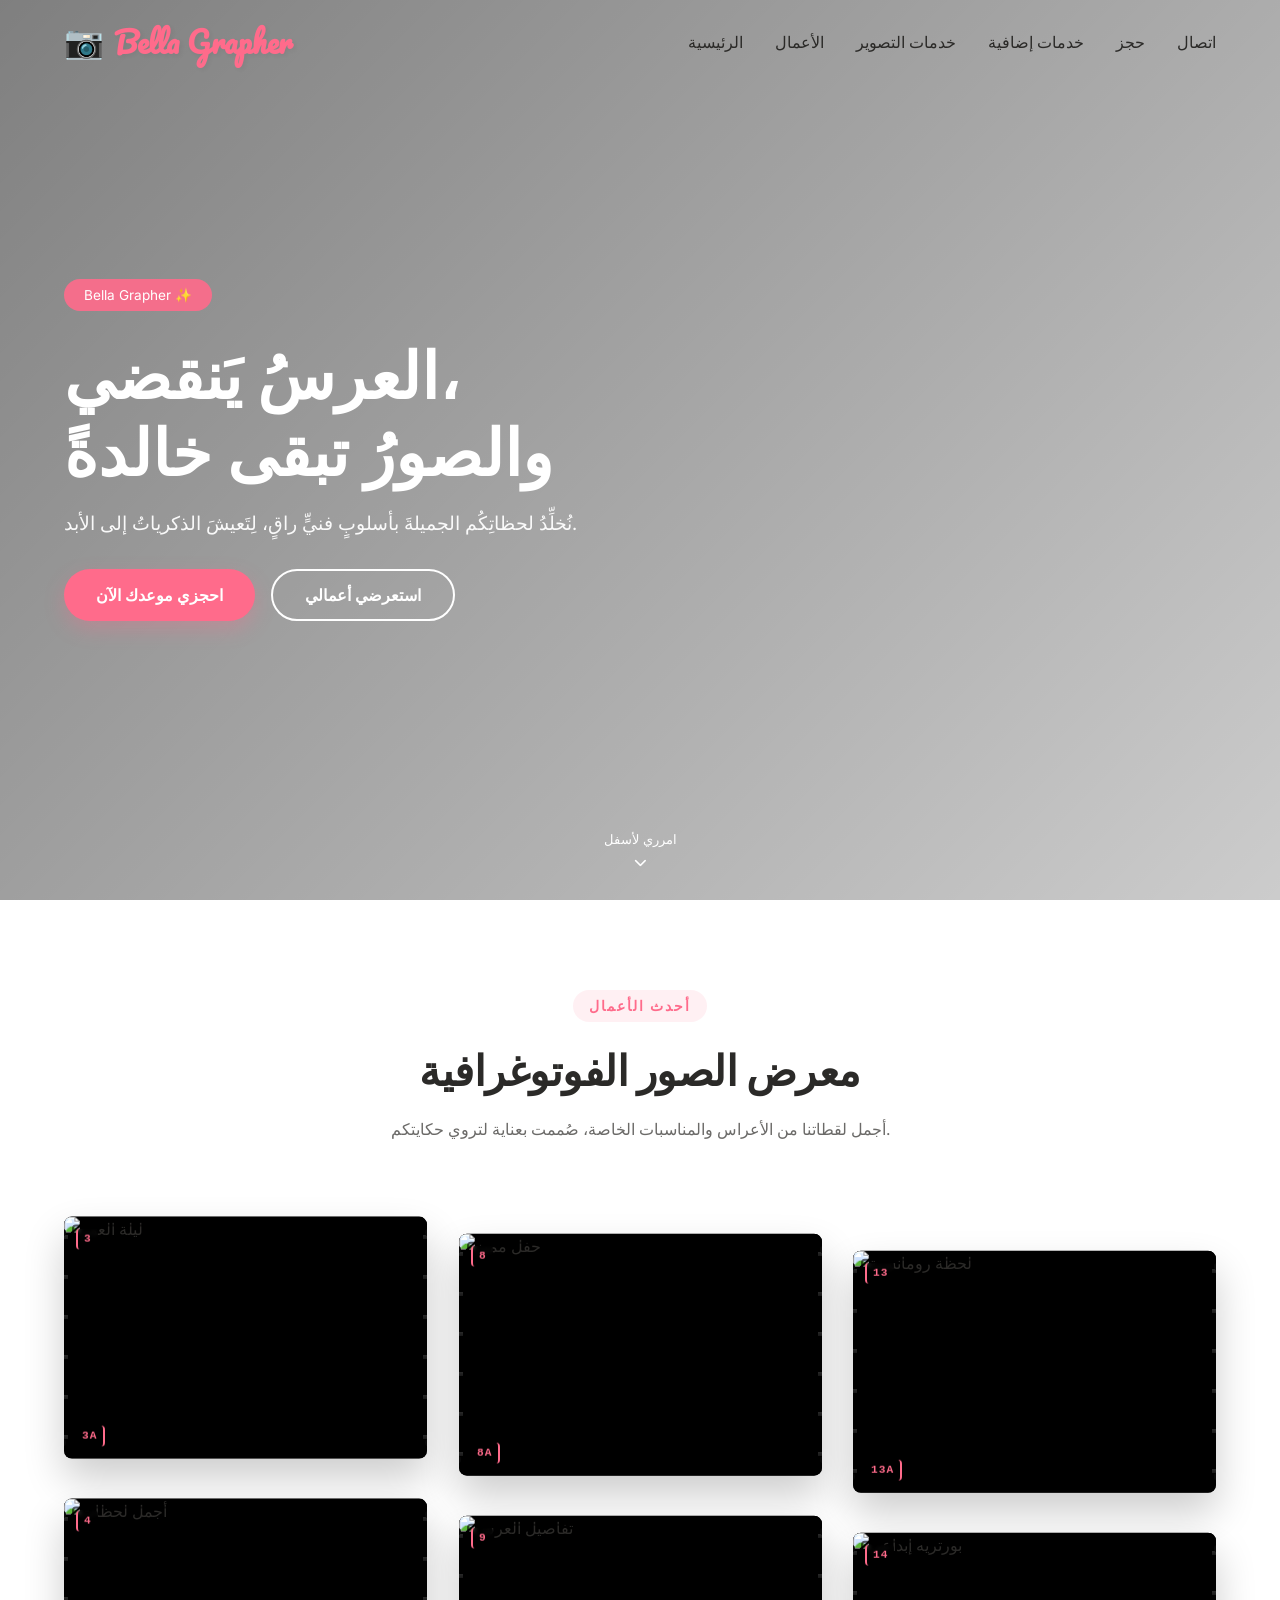
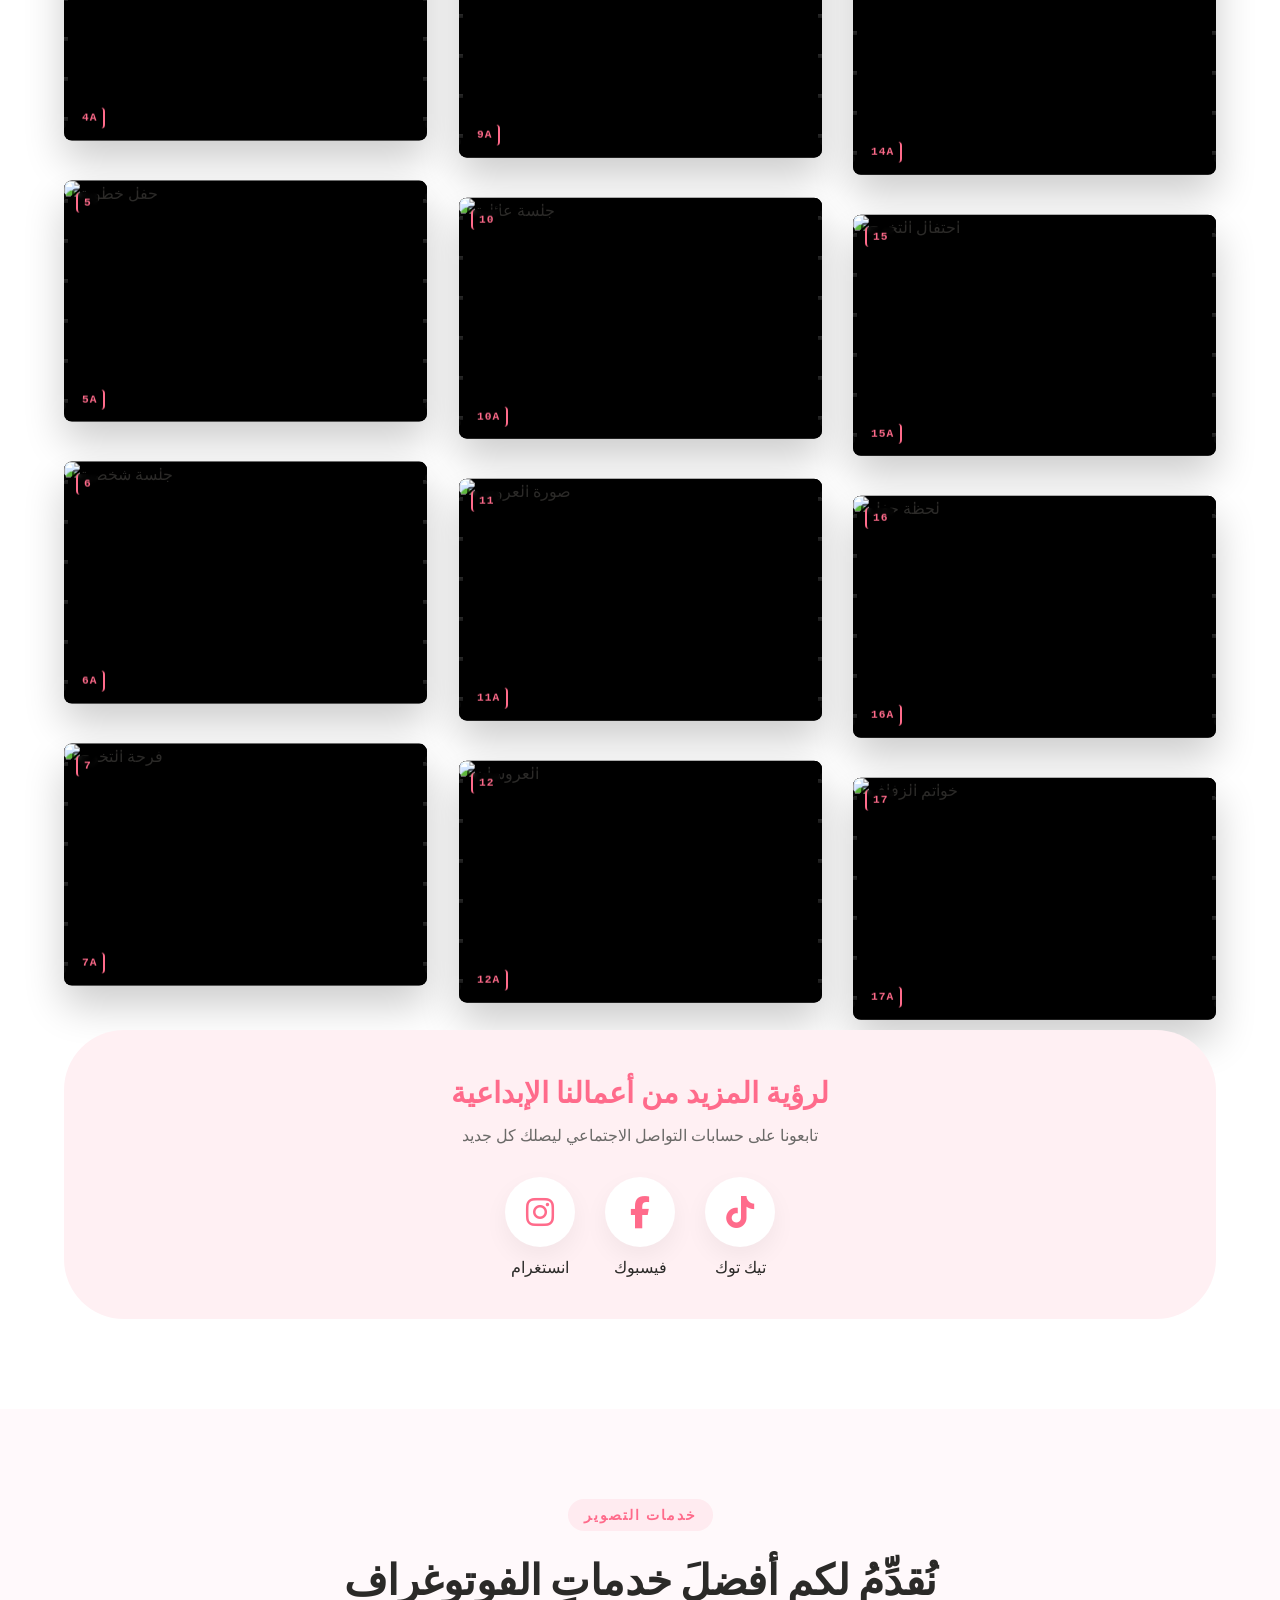
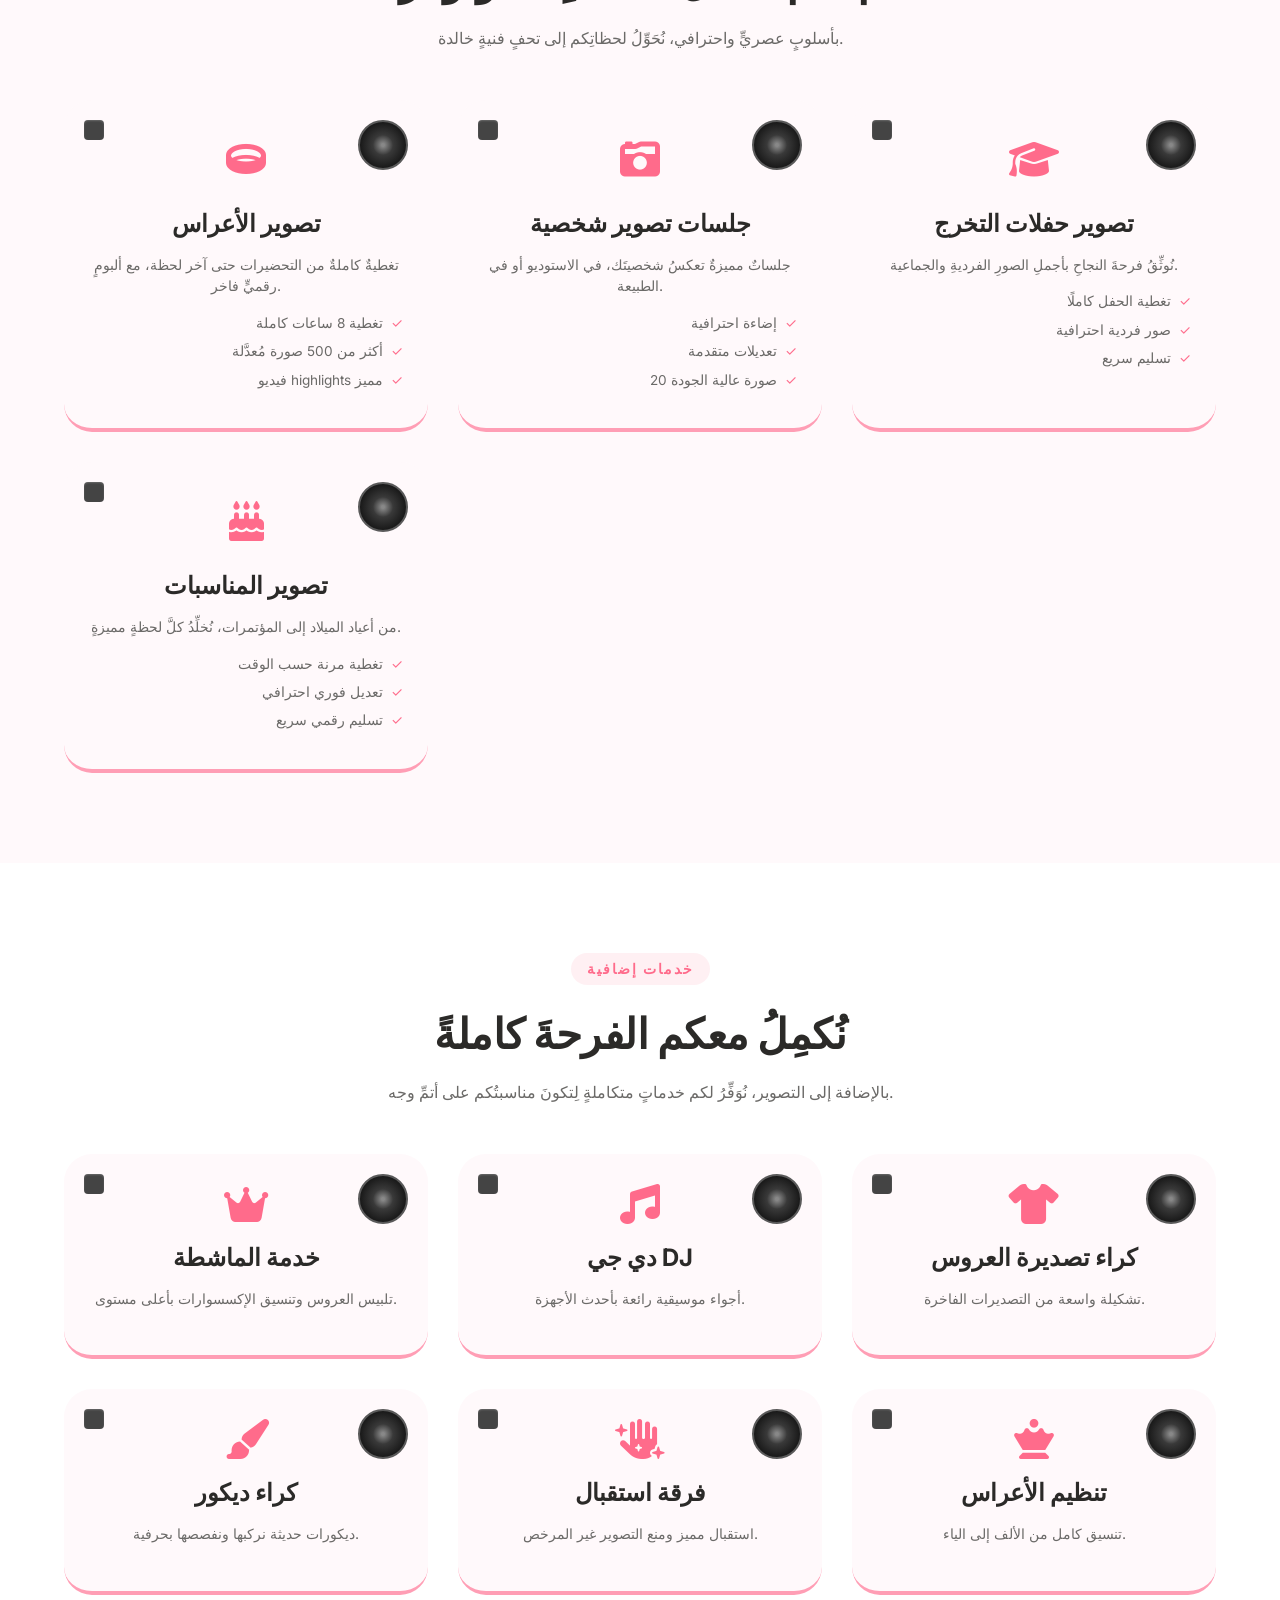
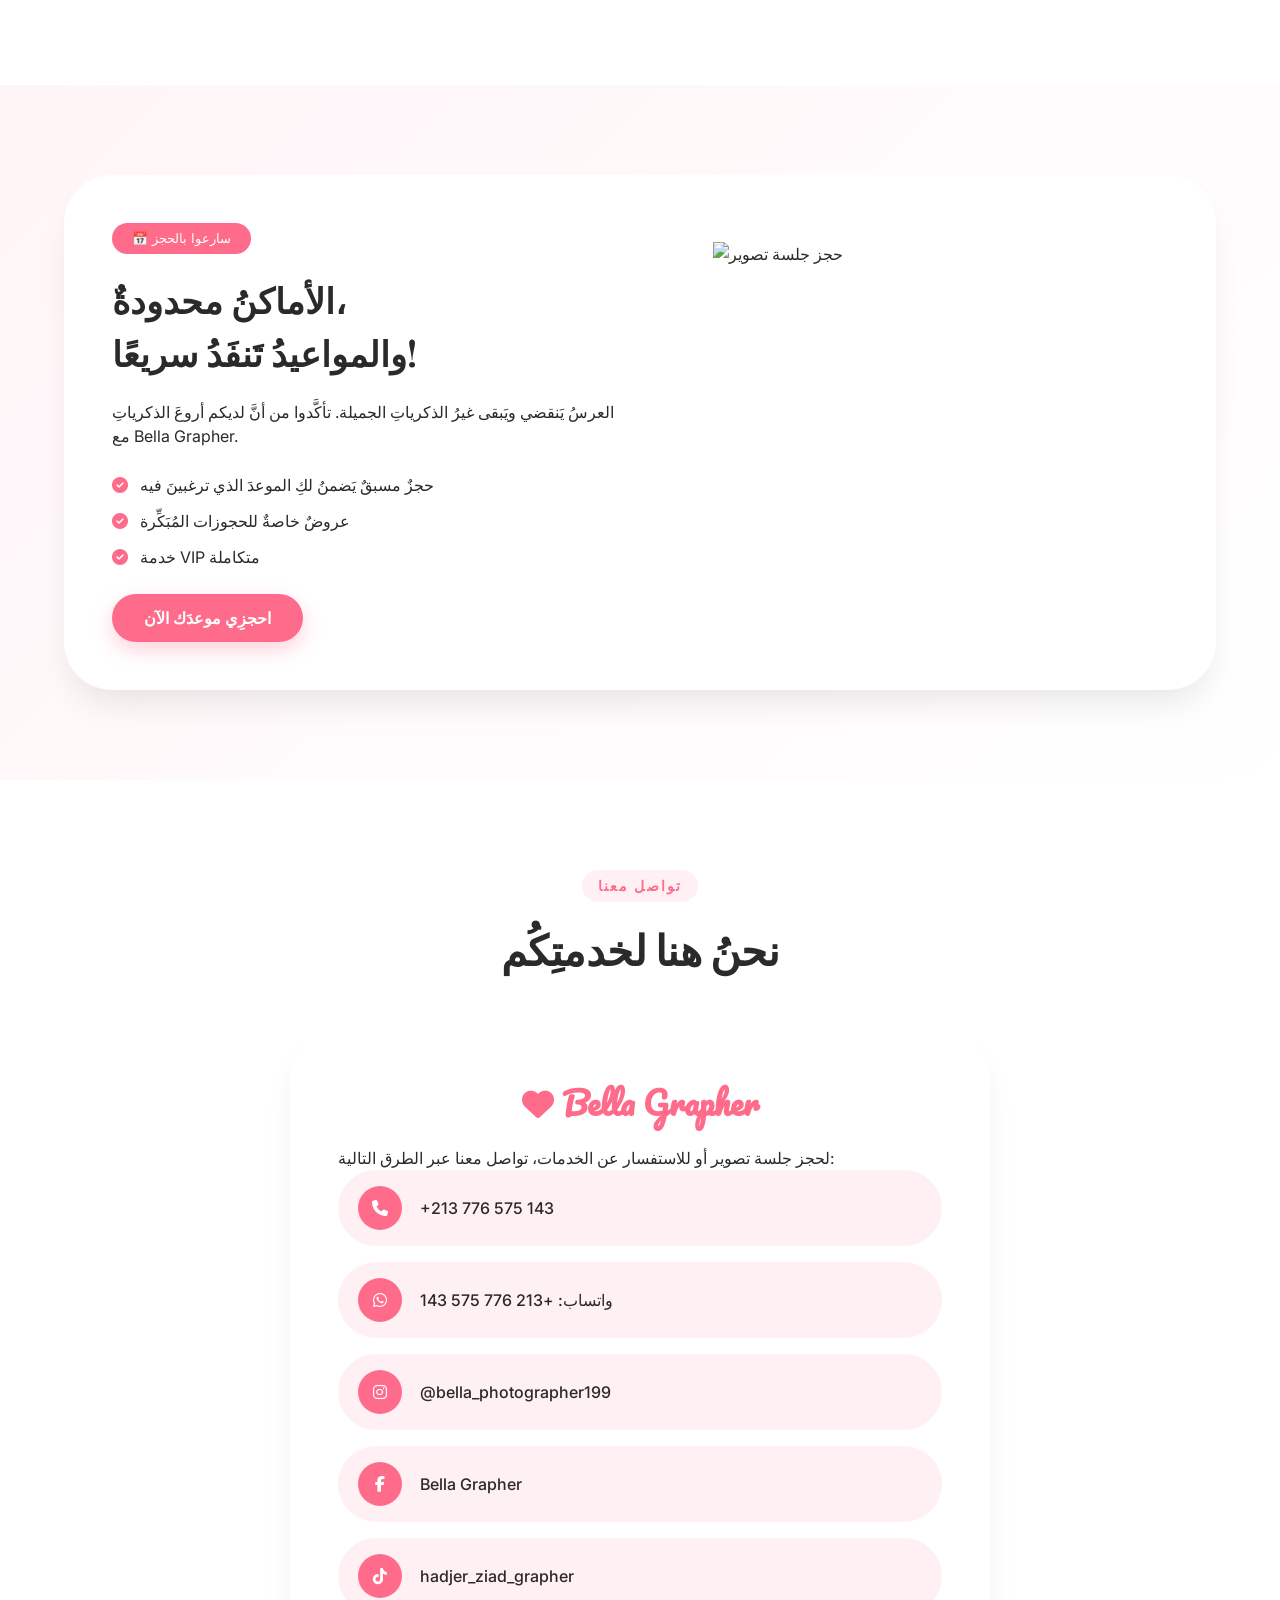
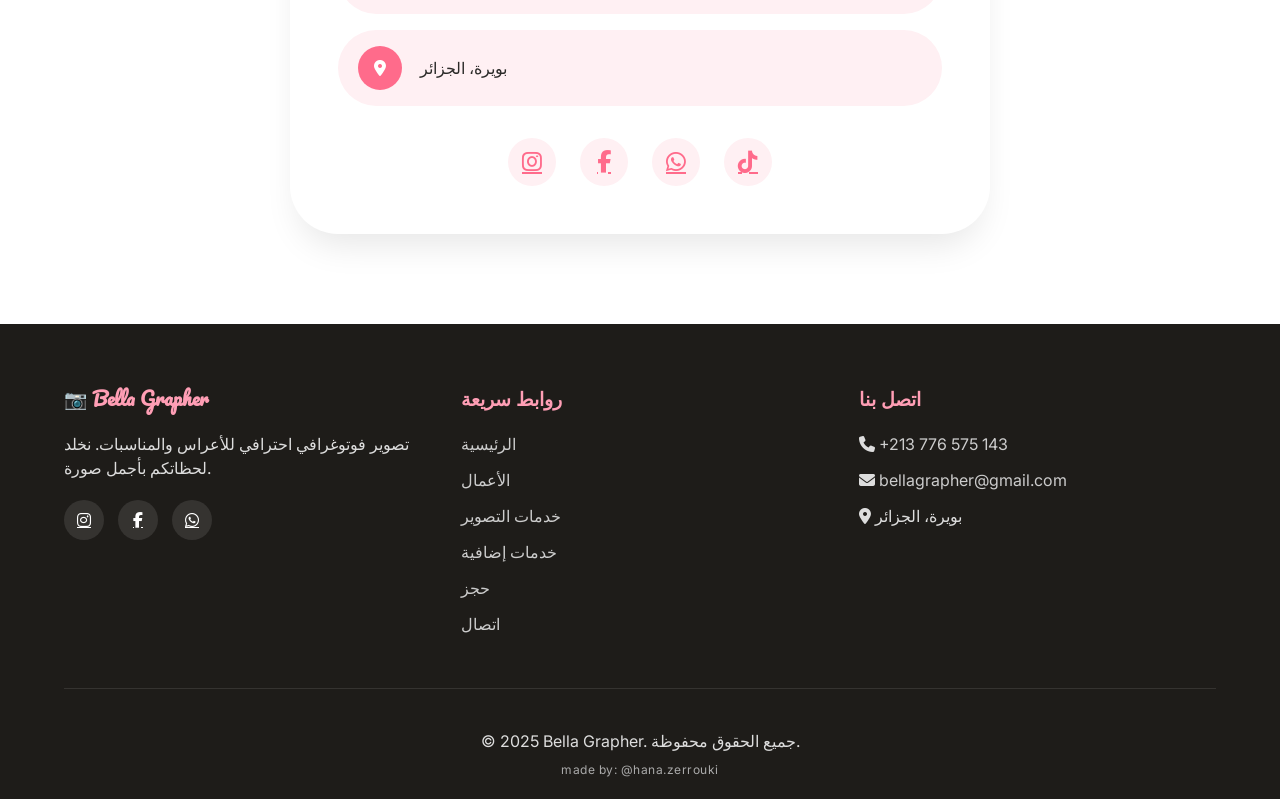
==== commit bb66fb00: "updating the website" ====
--- a/index.html
+++ b/index.html
@@ -2,607 +2,454 @@
 <html lang="ar">
 <head>
     <meta charset="UTF-8">
-    <meta name="viewport" content="width=device-width, initial-scale=1.0">
-    <title>Ziad Grapher - مصورة احترافية للمناسبات</title>
-    <meta name="description" content="Ziad Grapher - تصوير احترافي للأعراس، حفلات التخرج، والمناسبات الخاصة. نقدم خدمات تنظيم الأعراس، كراء تصديرة العروس، دي جي، وتنسيق الحفلات.">
-    <meta name="keywords" content="تصوير أعراس, حفلات التخرج, تنظيم الأعراس, كراء تصديرة, دي جي, تصوير منتجات, جلسات تصوير شخصية, حفلات, تصوير احترافي, الجزائر, بويرة">
-    <meta name="author" content="Ziad Grapher">
-
-    <!-- Open Graph / Facebook -->
-    <meta property="og:type" content="website">
-    <meta property="og:title" content="Ziad Grapher - مصورة احترافية للمناسبات">
-    <meta property="og:description" content="تصوير احترافي للأعراس، حفلات التخرج، والمناسبات الخاصة في الجزائر.">
-    <meta property="og:image" content="https://example.com/images/og-cover.jpg">
-    <meta property="og:url" content="https://example.com">
+    <meta name="viewport" content="width=device-width, initial-scale=1.0, viewport-fit=cover">
+    <title>Bella Grapher | تصوير فوتوغرافي احترافي</title>
+    <meta name="description" content="Bella Grapher - تصوير فوتوغرافي احترافي للأعراس والمناسبات في الجزائر. نخلد لحظاتكم بأسلوب فني راقٍ.">
+    <meta name="author" content="Hana Zerrouki">
+    <meta name="theme-color" content="#ff6b8b">
+
+    <!-- Open Graph -->
+    <meta property="og:title" content="Bella Grapher - تصوير فوتوغرافي احترافي">
+    <meta property="og:description" content="أجمل اللحظات في أروع الصور. تصوير أعراس ومناسبات في الجزائر.">
     <meta property="og:locale" content="ar_AR">
 
-    <!-- Twitter Card -->
-    <meta name="twitter:card" content="summary_large_image">
-    <meta name="twitter:title" content="Ziad Grapher - مصورة احترافية للمناسبات">
-    <meta name="twitter:description" content="تصوير احترافي للأعراس، حفلات التخرج، والمناسبات الخاصة في الجزائر.">
-    <meta name="twitter:image" content="https://example.com/images/og-cover.jpg">
-
-    <!-- Favicon -->
-    <link rel="icon" href="favicon.ico" type="image/x-icon">
-
-    <!-- Styles & Fonts -->
+    <link rel="icon" type="image/svg+xml" href="data:image/svg+xml,<svg xmlns='http://www.w3.org/2000/svg' viewBox='0 0 100 100'><text y='.9em' font-size='90'>📷</text></svg>">
+    
+    <!-- Fonts & Icons -->
+    <link rel="preconnect" href="https://fonts.googleapis.com">
+    <link rel="preconnect" href="https://fonts.gstatic.com" crossorigin>
+    <link href="https://fonts.googleapis.com/css2?family=Inter:opsz,wght@14..32,300;14..32,400;14..32,500;14..32,600;14..32,700&family=Playfair+Display:wght@400;500;600;700;800;900&family=Pacifico&display=swap" rel="stylesheet">
     <link rel="stylesheet" href="https://cdnjs.cloudflare.com/ajax/libs/font-awesome/6.4.0/css/all.min.css">
     <link rel="stylesheet" href="styles.css">
 </head>
-
 <body>
-    <!-- Header -->
+
     <header id="header">
         <div class="container header-container">
             <a href="#home" class="logo">
-                <img src="images/logo.png" alt="Ziad Grapher Logo">
-                <span>Ziad Grapher</span>
+                <div class="logo-icon">📷</div>
+                <span class="logo-text">Bella Grapher</span>
             </a>
-            
             <nav>
                 <ul id="nav-menu">
                     <li><a href="#home">الرئيسية</a></li>
-                    <li><a href="#about">من أنا</a></li>
-                    <li><a href="#portfolio">المعرض</a></li>
-                    <li><a href="#services">الخدمات</a></li>
-               
-                    <li><a href="#contact">تواصل معنا</a></li>
+                    <li><a href="#gallery">الأعمال</a></li>
+                    <li><a href="#services-photo">خدمات التصوير</a></li>
+                    <li><a href="#services-extra">خدمات إضافية</a></li>
+                    <li><a href="#booking">حجز</a></li>
+                    <li><a href="#contact">اتصال</a></li>
                 </ul>
-                
-                <button class="mobile-menu-btn" id="mobile-menu-btn">
+                <button class="mobile-menu-btn" id="mobile-menu-btn" aria-label="القائمة">
                     <i class="fas fa-bars"></i>
                 </button>
             </nav>
         </div>
     </header>
 
-    <!-- Hero Section -->
     <section class="hero" id="home">
         <div class="hero-slider">
-            <div class="slide active" style="background-image: url('images/backgrounds/weding2.webp');"></div>
-            <div class="slide" style="background-image: url('images/backgrounds/weding1.webp');"></div>
-            <div class="slide" style="background-image: url('images/backgrounds/weding3.webp');"></div>
-        </div>
-        
-        <div class="container">
-        <div class="hero-content">
-    <h1 style="color: rgb(255, 255, 255) !important ;">نصنع لك لحظات لا تُنسى في كل مناسبة</h1>
-    <p style="color: rgb(255, 255, 255) !important ;">خدماتنا تشمل تنظيم الأعراس، تنسيق الحفلات، التصوير الاحترافي، تصميم الهدايا، والعديد من المفاجآت السعيدة!</p>
-    <a href="#contact" class="btn">احجز خدمتك الآن</a>
-</div>
-
-        </div>
-    </section>
-
-    <!-- About Section -->
-    <section class="about" id="about">
-        <div class="container">
-            <h2 class="section-title">من أنا</h2>
+            <div class="slide active" style="background-image: url('https://images.pexels.com/photos/2253870/pexels-photo-2253870.jpeg?auto=compress&cs=tinysrgb&w=1600');"></div>
+            <div class="slide" style="background-image: url('https://images.pexels.com/photos/1024993/pexels-photo-1024993.jpeg?auto=compress&cs=tinysrgb&w=1600');"></div>
+            <div class="slide" style="background-image: url('https://images.pexels.com/photos/2372720/pexels-photo-2372720.jpeg?auto=compress&cs=tinysrgb&w=1600');"></div>
+        </div>
+        <div class="hero-overlay-gradient"></div>
+        <div class="container hero-content-wrapper">
+            <div class="hero-content">
+                <div class="hero-badge">Bella Grapher ✨</div>
+                <h1>العرسُ يَنقضي،<br>والصورُ تبقى خالدةً</h1>
+                <p>نُخلِّدُ لحظاتِكُم الجميلةَ بأسلوبٍ فنيٍّ راقٍ، لِتَعيشَ الذكرياتُ إلى الأبد.</p>
+                <div class="hero-buttons">
+                    <a href="#booking" class="btn btn-primary">احجزي موعدك الآن</a>
+                    <a href="#gallery" class="btn btn-outline-light">استعرضي أعمالي</a>
+                </div>
+            </div>
+        </div>
+        <div class="scroll-indicator">
+            <span>امرري لأسفل</span>
+            <i class="fas fa-chevron-down"></i>
+        </div>
+    </section>
+
+    <!-- قسم المعرض - تصميم شريط الفيلم (Film Strip) مع خلفية بيضاء -->
+    <section class="gallery-section film-gallery" id="gallery">
+        <div class="container">
+            <div class="section-header">
+                <span class="section-subtitle">أحدث الأعمال</span>
+                <h2 class="section-title">معرض الصور الفوتوغرافية</h2>
+                <p class="section-desc">أجمل لقطاتنا من الأعراس والمناسبات الخاصة، صُممت بعناية لتروي حكايتكم.</p>
+            </div>
             
-            <div class="about-container">
-                <div class="about-img">
-                    <img src="images/backgrounds/hadjer.webp" alt="Ziad Grapher">
-                </div>
-             <div class="about-content">
-                 
-<h3>أنا هاجر زياد، صاحبة "Ziad Grapher".</h3>
-
-<p>أقدّم خدمات متكاملة لتنظيم الأعراس والمناسبات، حيث أحرص على أن يكون يومكم مميزًا بكل تفاصيله.</p>
-
-<p>من تجهيز العروس وكراء التصديرات الفاخرة، إلى خدمة الماشطة والفرقة الموسيقية والدي جي، أعمل على تنسيق كل ما يلزم لإحياء حفلاتكم بأجواء استثنائية.</p>
-
-<p>كما أوفر خدمات إضافية مثل تصوير المنتجات والمناسبات الخاصة بجودة عالية لإبراز ذوقكم وتميّزكم.</p>
-
-<p>مع "Ziad Grapher"، كل مناسبة تتحول إلى تجربة راقية وذكرى لا تُنسى.</p>
-
-
-    <a href="#portfolio" class="btn btn-outline">تصفح أعمالي</a>
-</div>
-
-            </div>
-        </div>
-    </section>
-
-<!-- Portfolio Section -->
-<section class="portfolio" id="portfolio">
-    <div class="container">
-        <h2 class="section-title">معرض الأعمال</h2>
-        
-        <div class="portfolio-filter">
-            <button class="filter-btn active" data-filter="all">الكل</button>
-            <button class="filter-btn" data-filter="graduation">حفلات التخرج</button>
-            <button class="filter-btn" data-filter="wedding">الأعراس</button>
-            <button class="filter-btn" data-filter="event">المناسبات</button>
-            <button class="filter-btn" data-filter="products">فرقة ممنوع التصوير</button>
-            <button class="filter-btn" data-filter="personal">جلسات تصوير شخصية</button>
-            <button class="filter-btn" data-filter="dj">ديجي DJ</button>
-            <button class="filter-btn" data-filter="product-photo">تصوير منتجات</button>
-            <button class="filter-btn" data-filter="tasdira">كراء تصديرة</button>
-            <button class="filter-btn" data-filter="wedding-org">تنظيم الأعراس</button>
-            <button class="filter-btn" data-filter="decor-rental">كراء ديكور</button>
-<button class="filter-btn" data-filter="bridal-trousseau">كراء ليفاليز جهاز</butto>
-
-        </div>
-        
-        <div class="portfolio-grid">
-            <!-- حفلات التخرج -->
-            <div class="portfolio-item" data-category="graduation">
-                <img src="images/projects/graduation.webp" alt="Graduation Photo">
-                <div class="portfolio-overlay">
-                    <h3>حفل التخرج</h3>
-                    <p>تصوير احترافي لطلبة الجامعات</p>
-                </div>
-            </div>
-
-            <!-- الأعراس -->
-            <div class="portfolio-item" data-category="wedding">
-                <img src="images/projects/weding.webp" alt="Wedding Photo">
-                <div class="portfolio-overlay">
-                    <h3>حفل زفاف</h3>
-                    <p>تصوير كامل ليوم العرس</p>
-                </div>
-            </div>
-
-            <!-- المناسبات -->
-            <div class="portfolio-item" data-category="event">
-                <img src="https://images.unsplash.com/photo-1511795409834-ef04bbd61622?ixlib=rb-1.2.1&auto=format&fit=crop&w=1350&q=80" alt="Event Photo">
-                <div class="portfolio-overlay">
-                    <h3>حفل عيد ميلاد</h3>
-                    <p>تصوير مناسبات خاصة</p>
-                </div>
-            </div>
-
-            <div class="portfolio-item" data-category="event">
-                <img src="images/projects/propozal.webp" alt="Event Photo">
-                <div class="portfolio-overlay">
-                    <h3>حفل خطوبة</h3>
-                    <p>تصوير المناسبات العائلية</p>
-                </div>
-            </div>
-
-            <!-- فرقة ممنوع التصوير -->
-            <div class="portfolio-item" data-category="products">
-                <img src="images/projects/pasfoto.webp" alt="no Photo">
-                <div class="portfolio-overlay">
-                    <h3>فرقة ممنوع التصوير</h3>
-                    <p>فرقة ممنوع التصوير بليبوشات و الاستقبال</p>
-                </div>
-            </div>
-
-            <!-- جلسات تصوير شخصية -->
-            <div class="portfolio-item" data-category="personal">
-                <img src="images/projects/personal.webp" alt="personal Photo">
-                <div class="portfolio-overlay">
+            <!-- Film Strips Container -->
+            <div class="film-strips-container">
+                <!-- Strip 1 -->
+                <div class="film-strip film-strip-1">
+                    <div class="film-frame">
+                        <div class="sprocket-holes left-holes"></div>
+                        <div class="sprocket-holes right-holes"></div>
+                        <div class="frame-number">3</div>
+                        <div class="frame-content">
+                            <img src="https://images.pexels.com/photos/2253870/pexels-photo-2253870.jpeg?auto=compress&cs=tinysrgb&w=800" alt="ليلة العمر">
+                        </div>
+                        <div class="frame-number bottom">3A</div>
+                    </div>
+                    <div class="film-frame">
+                        <div class="sprocket-holes left-holes"></div>
+                        <div class="sprocket-holes right-holes"></div>
+                        <div class="frame-number">4</div>
+                        <div class="frame-content">
+                            <img src="https://images.pexels.com/photos/1024993/pexels-photo-1024993.jpeg?auto=compress&cs=tinysrgb&w=800" alt="أجمل لحظات">
+                        </div>
+                        <div class="frame-number bottom">4A</div>
+                    </div>
+                    <div class="film-frame">
+                        <div class="sprocket-holes left-holes"></div>
+                        <div class="sprocket-holes right-holes"></div>
+                        <div class="frame-number">5</div>
+                        <div class="frame-content">
+                            <img src="https://images.pexels.com/photos/2372720/pexels-photo-2372720.jpeg?auto=compress&cs=tinysrgb&w=800" alt="حفل خطوبة">
+                        </div>
+                        <div class="frame-number bottom">5A</div>
+                    </div>
+                    <div class="film-frame">
+                        <div class="sprocket-holes left-holes"></div>
+                        <div class="sprocket-holes right-holes"></div>
+                        <div class="frame-number">6</div>
+                        <div class="frame-content">
+                            <img src="https://images.pexels.com/photos/3812431/pexels-photo-3812431.jpeg?auto=compress&cs=tinysrgb&w=800" alt="جلسة شخصية">
+                        </div>
+                        <div class="frame-number bottom">6A</div>
+                    </div>
+                    <div class="film-frame">
+                        <div class="sprocket-holes left-holes"></div>
+                        <div class="sprocket-holes right-holes"></div>
+                        <div class="frame-number">7</div>
+                        <div class="frame-content">
+                            <img src="https://images.pexels.com/photos/267885/pexels-photo-267885.jpeg?auto=compress&cs=tinysrgb&w=800" alt="فرحة التخرج">
+                        </div>
+                        <div class="frame-number bottom">7A</div>
+                    </div>
+                </div>
+                
+                <!-- Strip 2 -->
+                <div class="film-strip film-strip-2">
+                    <div class="film-frame">
+                        <div class="sprocket-holes left-holes"></div>
+                        <div class="sprocket-holes right-holes"></div>
+                        <div class="frame-number">8</div>
+                        <div class="frame-content">
+                            <img src="https://images.pexels.com/photos/1190298/pexels-photo-1190298.jpeg?auto=compress&cs=tinysrgb&w=800" alt="حفل مميز">
+                        </div>
+                        <div class="frame-number bottom">8A</div>
+                    </div>
+                    <div class="film-frame">
+                        <div class="sprocket-holes left-holes"></div>
+                        <div class="sprocket-holes right-holes"></div>
+                        <div class="frame-number">9</div>
+                        <div class="frame-content">
+                            <img src="https://images.pexels.com/photos/2043590/pexels-photo-2043590.jpeg?auto=compress&cs=tinysrgb&w=800" alt="تفاصيل العرس">
+                        </div>
+                        <div class="frame-number bottom">9A</div>
+                    </div>
+                    <div class="film-frame">
+                        <div class="sprocket-holes left-holes"></div>
+                        <div class="sprocket-holes right-holes"></div>
+                        <div class="frame-number">10</div>
+                        <div class="frame-content">
+                            <img src="https://images.pexels.com/photos/3771831/pexels-photo-3771831.jpeg?auto=compress&cs=tinysrgb&w=800" alt="جلسة عائلية">
+                        </div>
+                        <div class="frame-number bottom">10A</div>
+                    </div>
+                    <div class="film-frame">
+                        <div class="sprocket-holes left-holes"></div>
+                        <div class="sprocket-holes right-holes"></div>
+                        <div class="frame-number">11</div>
+                        <div class="frame-content">
+                            <img src="https://images.pexels.com/photos/2253870/pexels-photo-2253870.jpeg?auto=compress&cs=tinysrgb&w=800" alt="صورة العروس">
+                        </div>
+                        <div class="frame-number bottom">11A</div>
+                    </div>
+                    <div class="film-frame">
+                        <div class="sprocket-holes left-holes"></div>
+                        <div class="sprocket-holes right-holes"></div>
+                        <div class="frame-number">12</div>
+                        <div class="frame-content">
+                            <img src="https://images.pexels.com/photos/1024993/pexels-photo-1024993.jpeg?auto=compress&cs=tinysrgb&w=800" alt="العروسان">
+                        </div>
+                        <div class="frame-number bottom">12A</div>
+                    </div>
+                </div>
+                
+                <!-- Strip 3 -->
+                <div class="film-strip film-strip-3">
+                    <div class="film-frame">
+                        <div class="sprocket-holes left-holes"></div>
+                        <div class="sprocket-holes right-holes"></div>
+                        <div class="frame-number">13</div>
+                        <div class="frame-content">
+                            <img src="https://images.pexels.com/photos/2372720/pexels-photo-2372720.jpeg?auto=compress&cs=tinysrgb&w=800" alt="لحظة رومانسية">
+                        </div>
+                        <div class="frame-number bottom">13A</div>
+                    </div>
+                    <div class="film-frame">
+                        <div class="sprocket-holes left-holes"></div>
+                        <div class="sprocket-holes right-holes"></div>
+                        <div class="frame-number">14</div>
+                        <div class="frame-content">
+                            <img src="https://images.pexels.com/photos/3812431/pexels-photo-3812431.jpeg?auto=compress&cs=tinysrgb&w=800" alt="بورتريه إبداعي">
+                        </div>
+                        <div class="frame-number bottom">14A</div>
+                    </div>
+                    <div class="film-frame">
+                        <div class="sprocket-holes left-holes"></div>
+                        <div class="sprocket-holes right-holes"></div>
+                        <div class="frame-number">15</div>
+                        <div class="frame-content">
+                            <img src="https://images.pexels.com/photos/267885/pexels-photo-267885.jpeg?auto=compress&cs=tinysrgb&w=800" alt="احتفال التخرج">
+                        </div>
+                        <div class="frame-number bottom">15A</div>
+                    </div>
+                    <div class="film-frame">
+                        <div class="sprocket-holes left-holes"></div>
+                        <div class="sprocket-holes right-holes"></div>
+                        <div class="frame-number">16</div>
+                        <div class="frame-content">
+                            <img src="https://images.pexels.com/photos/1190298/pexels-photo-1190298.jpeg?auto=compress&cs=tinysrgb&w=800" alt="لحظة حفل">
+                        </div>
+                        <div class="frame-number bottom">16A</div>
+                    </div>
+                    <div class="film-frame">
+                        <div class="sprocket-holes left-holes"></div>
+                        <div class="sprocket-holes right-holes"></div>
+                        <div class="frame-number">17</div>
+                        <div class="frame-content">
+                            <img src="https://images.pexels.com/photos/2043590/pexels-photo-2043590.jpeg?auto=compress&cs=tinysrgb&w=800" alt="خواتم الزفاف">
+                        </div>
+                        <div class="frame-number bottom">17A</div>
+                    </div>
+                </div>
+            </div>
+            
+            <!-- دعوة لزيارة الحسابات -->
+            <div class="social-invite">
+                <h3>لرؤية المزيد من أعمالنا الإبداعية</h3>
+                <p>تابعونا على حسابات التواصل الاجتماعي ليصلك كل جديد</p>
+                <div class="invite-icons">
+                    <a href="https://www.instagram.com/bella_photographer199" target="_blank" class="social-icon-circle instagram"><i class="fab fa-instagram"></i><span>انستغرام</span></a>
+                    <a href="https://www.facebook.com/share/18HnEcLgKb/" target="_blank" class="social-icon-circle facebook"><i class="fab fa-facebook-f"></i><span>فيسبوك</span></a>
+                    <a href="https://www.tiktok.com/@hadjer_ziad_grapher" target="_blank" class="social-icon-circle tiktok"><i class="fab fa-tiktok"></i><span>تيك توك</span></a>
+                </div>
+            </div>
+        </div>
+    </section>
+
+    <!-- خدمات التصوير - شكل جديد مستطيل مع تفاصيل كاميرا -->
+    <section class="services-photo" id="services-photo">
+        <div class="container">
+            <div class="section-header">
+                <span class="section-subtitle">خدمات التصوير</span>
+                <h2 class="section-title">نُقدِّمُ لكم أفضلَ خدماتِ الفوتوغراف</h2>
+                <p class="section-desc">بأسلوبٍ عصريٍّ واحترافي، نُحَوِّلُ لحظاتِكم إلى تحفٍ فنيةٍ خالدة.</p>
+            </div>
+            <div class="photo-services-grid camera-grid">
+                <div class="photo-service-card camera-card">
+                    <div class="camera-lens-dot"></div>
+                    <div class="camera-flash"></div>
+                    <div class="service-icon"><i class="fas fa-ring"></i></div>
+                    <h3>تصوير الأعراس</h3>
+                    <p>تغطيةٌ كاملةٌ من التحضيرات حتى آخر لحظة، مع ألبومٍ رقميٍّ فاخر.</p>
+                    <ul class="service-features">
+                        <li>تغطية 8 ساعات كاملة</li>
+                        <li>أكثر من 500 صورة مُعدَّلة</li>
+                        <li>فيديو highlights مميز</li>
+                    </ul>
+                </div>
+                <div class="photo-service-card camera-card">
+                    <div class="camera-lens-dot"></div>
+                    <div class="camera-flash"></div>
+                    <div class="service-icon"><i class="fas fa-camera-retro"></i></div>
                     <h3>جلسات تصوير شخصية</h3>
-                    <p>تصوير احترافي</p>
-                </div>
-            </div>
-
-            <!-- ديجي DJ -->
-            <div class="portfolio-item" data-category="dj">
-                <img src="images/projects/dj.webp" alt="DJ Service">
-                <div class="portfolio-overlay">
-                    <h3>خدمة ديجي DJ</h3>
-                    <p>توفير موسيقى احترافية للحفلات</p>
-                </div>
-            </div>
-
-            <!-- تصوير منتجات -->
-            <div class="portfolio-item" data-category="product-photo">
-                <img src="images/projects/product.webp" alt="Product Photography">
-                <div class="portfolio-overlay">
-                    <h3>تصوير منتجات</h3>
-                    <p>تصوير احترافي للمنتجات بغرض التسويق</p>
-                </div>
-            </div>
-
-            <!-- كراء تصديرة -->
-            <div class="portfolio-item" data-category="tasdira">
-                <img src="images/projects/tasdira.webp" alt="Tasdira Rental">
-                <div class="portfolio-overlay">
+                    <p>جلساتٌ مميزةٌ تعكسُ شخصيتَك، في الاستوديو أو في الطبيعة.</p>
+                    <ul class="service-features">
+                        <li>إضاءة احترافية</li>
+                        <li>تعديلات متقدمة</li>
+                        <li>20 صورة عالية الجودة</li>
+                    </ul>
+                </div>
+                <div class="photo-service-card camera-card">
+                    <div class="camera-lens-dot"></div>
+                    <div class="camera-flash"></div>
+                    <div class="service-icon"><i class="fas fa-graduation-cap"></i></div>
+                    <h3>تصوير حفلات التخرج</h3>
+                    <p>نُوثِّقُ فرحةَ النجاحِ بأجملِ الصورِ الفرديةِ والجماعية.</p>
+                    <ul class="service-features">
+                        <li>تغطية الحفل كاملًا</li>
+                        <li>صور فردية احترافية</li>
+                        <li>تسليم سريع</li>
+                    </ul>
+                </div>
+                <div class="photo-service-card camera-card">
+                    <div class="camera-lens-dot"></div>
+                    <div class="camera-flash"></div>
+                    <div class="service-icon"><i class="fas fa-birthday-cake"></i></div>
+                    <h3>تصوير المناسبات</h3>
+                    <p>من أعياد الميلاد إلى المؤتمرات، نُخلِّدُ كلَّ لحظةٍ مميزةٍ.</p>
+                    <ul class="service-features">
+                        <li>تغطية مرنة حسب الوقت</li>
+                        <li>تعديل فوري احترافي</li>
+                        <li>تسليم رقمي سريع</li>
+                    </ul>
+                </div>
+            </div>
+        </div>
+    </section>
+
+    <!-- خدمات إضافية (على شكل كاميرات مستطيلة) -->
+    <section class="services-extra" id="services-extra">
+        <div class="container">
+            <div class="section-header">
+                <span class="section-subtitle">خدمات إضافية</span>
+                <h2 class="section-title">نُكمِلُ معكم الفرحةَ كاملةً</h2>
+                <p class="section-desc">بالإضافة إلى التصوير، نُوَفِّرُ لكم خدماتٍ متكاملةٍ لِتكونَ مناسبتُكم على أتمِّ وجه.</p>
+            </div>
+            <div class="extra-services-grid camera-grid">
+                <div class="extra-card camera-card">
+                    <div class="camera-lens-dot"></div>
+                    <div class="camera-flash"></div>
+                    <i class="fas fa-crown"></i>
+                    <h3>خدمة الماشطة</h3>
+                    <p>تلبيس العروس وتنسيق الإكسسوارات بأعلى مستوى.</p>
+                </div>
+                <div class="extra-card camera-card">
+                    <div class="camera-lens-dot"></div>
+                    <div class="camera-flash"></div>
+                    <i class="fas fa-music"></i>
+                    <h3>دي جي DJ</h3>
+                    <p>أجواء موسيقية رائعة بأحدث الأجهزة.</p>
+                </div>
+                <div class="extra-card camera-card">
+                    <div class="camera-lens-dot"></div>
+                    <div class="camera-flash"></div>
+                    <i class="fas fa-tshirt"></i>
                     <h3>كراء تصديرة العروس</h3>
-                    <p>مجموعة متنوعة من تصديرات العروس للكراء</p>
-                </div>
-            </div>
-
-            <!-- تنظيم الأعراس -->
-            <div class="portfolio-item" data-category="wedding-org">
-                <img src="images/projects/wedingg.webp" alt="Wedding Organization">
-                <div class="portfolio-overlay">
+                    <p>تشكيلة واسعة من التصديرات الفاخرة.</p>
+                </div>
+                <div class="extra-card camera-card">
+                    <div class="camera-lens-dot"></div>
+                    <div class="camera-flash"></div>
+                    <i class="fas fa-paint-brush"></i>
+                    <h3>كراء ديكور</h3>
+                    <p>ديكورات حديثة نركبها ونفصصها بحرفية.</p>
+                </div>
+                <div class="extra-card camera-card">
+                    <div class="camera-lens-dot"></div>
+                    <div class="camera-flash"></div>
+                    <i class="fas fa-hand-sparkles"></i>
+                    <h3>فرقة استقبال</h3>
+                    <p>استقبال مميز ومنع التصوير غير المرخص.</p>
+                </div>
+                <div class="extra-card camera-card">
+                    <div class="camera-lens-dot"></div>
+                    <div class="camera-flash"></div>
+                    <i class="fas fa-chess-queen"></i>
                     <h3>تنظيم الأعراس</h3>
-                    <p>تنظيم شامل واحترافي لحفلات الزفاف</p>
-                </div>
-            </div>
-
-
-            <!-- كراء ديكور -->
-        <div class="portfolio-item" data-category="decor-rental">
-            <img src="images/projects/decor.webp" alt="Décor Rental">
-            <div class="portfolio-overlay">
-            <h3>كراء ديكور</h3>
-               <p>تأجير أحدث ديكورات وأكسسوارات الأفراح</p>
-             </div>
-      </div>
-
-        <!-- مراء ليفاليز تاع الجهاز للعروسة -->
-        <div class="portfolio-item" data-category="bridal-trousseau">
-            <img src="images/projects/trousou.webp" alt="Bridal Trousseau">
-             <div class="portfolio-overlay">
-             <h3>كراء ليفاليز</h3>
-                <p>تجهيز كامل ومتكامل لجهاز العروس</p>
-                </div>
-    </div>
-
-        </div>
-    </div>
-</section>
-
-
-
-
-
-    
-<!-- Services Section -->
-<section class="services" id="services">
-    <div class="container">
-        <h2 class="section-title">الخدمات</h2>
-        
-        <div class="services-container">
-            <!-- تصوير حفلات التخرج -->
-            <div class="service-card">
-                <div class="service-icon">
-                    <i class="fas fa-graduation-cap"></i>
-                </div>
-                <h3>تصوير حفلات التخرج</h3>
-                <ul class="service-features">
-                    <li>جلسات فردية أو جماعية</li>
-                    <li>أماكن خارجية أو داخلية</li>
-                    <li>تسليم الصور خلال 48 ساعة</li>
-                    <li>عدد غير محدود من الصور</li>
-                    <li>تعديلات احترافية</li>
-                </ul>
-                <a href="#contact" class="btn">احجز الآن</a>
-            </div>
-
-            <!-- تصوير الأعراس -->
-            <div class="service-card">
-                <div class="service-icon">
-                    <i class="fas fa-ring"></i>
-                </div>
-                <h3>تصوير الأعراس</h3>
-                <ul class="service-features">
-                    <li>تغطية كاملة ليوم الزفاف</li>
-                    <li>ألبوم رقمي + فيديو قصير</li>
-                    <li>خدمة جلسة قبل العرس</li>
-                    <li>تصوير جميع التفاصيل</li>
-                    <li>تعديلات احترافية</li>
-                </ul>
-                <a href="#contact" class="btn">احجز الآن</a>
-            </div>
-
-            <!-- تصوير المناسبات -->
-            <div class="service-card">
-                <div class="service-icon">
-                    <i class="fas fa-birthday-cake"></i>
-                </div>
-                <h3>تصوير المناسبات</h3>
-                <ul class="service-features">
-                    <li>أعياد ميلاد، حفلات عائلية</li>
-                    <li>تصوير احترافي + تعديل الصور</li>
-                    <li>جلسات قصيرة أو طويلة</li>
-                    <li>تسليم سريع للصور</li>
-                    <li>خيارات طباعة متاحة</li>
-                </ul>
-                <a href="#contact" class="btn">احجز الآن</a>
-            </div>
-
-
-     <!-- خدمة تنظيم الأعراس -->
-<div class="service-card">
-    <div class="service-icon">
-        <i class="fas fa-chess-king"></i>
-    </div>
-    <h3>تنظيم الأعراس</h3>
-    <ul class="service-features">
-        <li>تنسيق شامل للديكور والإضاءة</li>
-        <li>برمجة فقرات الحفل وتوقيتها</li>
-        <li>إدارة فرق العمل (تصوير، دي جي، ضيافة...)</li>
-        <li>مرافقة العروس خطوة بخطوة</li>
-        <li>خدمة حسب ذوق العروس وميزانيتها</li>
-    </ul>
-    <a href="#contact" class="btn">احجز الآن</a>
-</div>
-
-
-            <!-- فرقة ممنوع التصوير بليبوشات والاستقبال -->
-            <div class="service-card">
-                <div class="service-icon">
-                    <i class="fas fa-user-shield"></i>
-                </div>
-                <h3>فرقة ممنوع التصوير + بليبوشات والاستقبال</h3>
-                <ul class="service-features">
-                    <li>تنظيم دخول الضيوف</li>
-                    <li>مراقبة التصوير الغير مرخص</li>
-                    <li>تنسيق البليبوشات باحترافية</li>
-                    <li>استقبال الضيوف بأناقة</li>
-                    <li>فريق نسائي أو مختلط حسب الطلب</li>
-                </ul>
-                <a href="#contact" class="btn">احجز الآن</a>
-            </div>
-
-
-<!-- خدمة الماشطة وتجهيز العروس -->
-<div class="service-card">
-    <div class="service-icon">
-        <i class="fas fa-crown"></i>
-    </div>
-    <h3>خدمة الماشطة وتجهيز العروس</h3>
-    <ul class="service-features">
-        <li>تلبيس العروس باحترافية</li>
-        <li>توفير إكسسوارات فاخرة (تاج، عقد، سوار...)</li>
-        <li>مرافقة طوال فترة التحضير</li>
-        <li>تثبيت اللباس والحلي بعناية</li>
-        <li>خدمة في المنزل أو قاعة الحفل</li>
-    </ul>
-    <a href="#contact" class="btn">احجز الآن</a>
-</div>
-
-
-
-<!-- خدمة الدي جي DJ -->
-<div class="service-card">
-    <div class="service-icon">
-        <i class="fas fa-music"></i>
-    </div>
-    <h3>خدمة الدي جي DJ</h3>
-    <ul class="service-features">
-        <li>تشكيلة موسيقية متنوعة حسب ذوقك</li>
-        <li>مؤثرات صوتية وإضاءة احترافية</li>
-        <li>تنسيق مسبق لأغاني الدخول واللحظات الخاصة</li>
-        <li>أجهزة صوت عالية الجودة</li>
-        <li>دي جي نسائي أو رجالي حسب الطلب</li>
-    </ul>
-    <a href="#contact" class="btn">احجز الآن</a>
-</div>
-
-<!-- خدمة كراء تصديرة العروس -->
-<div class="service-card">
-    <div class="service-icon">
-        <i class="fas fa-diagnoses"></i>
-    </div>
-    <h3>كراء تصديرة العروس</h3>
-    <ul class="service-features">
-        <li>تشكيلة متنوعة: تقليدية، عصرية، وراقية</li>
-        <li>إكسسوارات مرافقة لكل طقم</li>
-        <li>مقاسات متعددة تناسب جميع الأجسام</li>
-        <li>تنظيف وتعقيم قبل وبعد كل استخدام</li>
-        <li>إمكانية التجربة المسبقة قبل الحجز</li>
-    </ul>
-    <a href="#contact" class="btn">احجز الآن</a>
-</div>
-
-
-
-
-
-
-            <!-- تصوير صور شخصية -->
-            <div class="service-card">
-                <div class="service-icon">
-                    <i class="fas fa-camera-retro"></i>
-                </div>
-                <h3>تصوير صور شخصية</h3>
-                <ul class="service-features">
-                    <li>صور احترافية للسوشيال ميديا</li>
-                    <li>صور CV والملف المهني</li>
-                    <li>خلفيات متنوعة ومخصصة</li>
-                    <li>جلسات داخلية بإضاءة احترافية</li>
-                    <li>تسليم الصور بتعديلات كاملة</li>
-                </ul>
-                <a href="#contact" class="btn">احجز الآن</a>
-            </div>
-
-
-<!-- خدمة تصوير المنتجات -->
-<div class="service-card">
-    <div class="service-icon">
-        <i class="fas fa-box-open"></i>
-    </div>
-    <h3>تصوير المنتجات</h3>
-    <ul class="service-features">
-        <li>خلفيات احترافية ومناسبة للعلامة التجارية</li>
-        <li>تصوير لجميع أنواع المنتجات (أزياء، إكسسوارات، أطعمة...)</li>
-        <li>تعديلات متقدمة لإبراز جمالية المنتج</li>
-        <li>صور عالية الجودة للاستخدام في المتاجر الإلكترونية والسوشيال ميديا</li>
-        <li>تسليم سريع للصور بصيغ متعددة</li>
-    </ul>
-    <a href="#contact" class="btn">احجز الآن</a>
-</div>
-
-<!-- خدمة كراء ديكور -->
-<div class="service-card">
-    <div class="service-icon">
-        <i class="fas fa-paint-brush"></i>
-    </div>
-    <h3>كراء ديكور</h3>
-    <ul class="service-features">
-        <li>ديكورات كاملة للقاعات والأرائك</li>
-        <li>طاولات استقبال وكراسي مزينة</li>
-        <li>إكسسوارات تصوير احترافية</li>
-        <li>تنسيق ألوان حسب طلبك</li>
-        <li>تركيب وإزالة الديكور</li>
-    </ul>
-    <a href="#contact" class="btn">احجز الآن</a>
-</div>
-
-<!-- خدمة كراء ليفاليز لجهازالعروسة -->
-<div class="service-card">
-    <div class="service-icon">
-        <i class="fas fa-tshirt"></i>
-    </div>
-    <h3>كراء ليفاليز لجهاز العروسة</h3>
-    <ul class="service-features">
-   <li>كراء "ليفاليز" بجميع المقاسات</li>
-<li>موديلات عصرية وتقليدية</li>
-<li>ألوان متعددة تناسب جميع الأذواق</li>
-<li>خدمة كراء حسب الميزانية</li>
-<li>حجز مسبق وتوصيل عند الطلب</li>
-    </ul>
-    <a href="#contact" class="btn">احجز الآن</a>
-</div>
-
-
-
-        </div>
-    </div>
-</section>
-
-
-
-
-
-    <!-- Contact Section -->
-<section class="contact" id="contact">
-    <div class="container">
-        <h2 class="section-title">تواصل معنا</h2>
-        
-        <div class="contact-container">
-            <div class="contact-info">
-                <h3>تواصل مع Ziad Grapher</h3>
-                <p>لحجز جلسة تصوير أو الاستفسار عن الخدمات، يمكنك التواصل معنا عبر أي من الطرق التالية:</p>
-                
-                <ul class="contact-details">
-                    <li>
-                        <i class="fas fa-phone"></i>
-                        <a href="tel:+213776575143">+213 776 575 143</a>
-                    </li>
-
-                    <li>
-                        <i class="fab fa-whatsapp"></i>
-                        <a href="https://wa.me/213776575143" target="_blank">+213 776 575 143</a>
-                    </li>
-                    <li>
-                        <i class="fab fa-facebook-f"></i>
-                        <a href="https://www.facebook.com/hadjer.ziad.352771" target="_blank">Hadjer Ziad</a>
-                    </li>
-                    
-                    <li>
-                        <i class="fab fa-instagram"></i>
-                        <a href="https://www.instagram.com/ziad_grapher" target="_blank">@ziad_grapher</a>
-                    </li>
-                    <li>
-                        <i class="fas fa-map-marker-alt"></i>
-                        <a href="https://www.google.com/maps/place/Bouira,+Algeria" target="_blank">Bouira, Algeria</a>
-                    </li>
-                </ul>
-                
-               
-            </div>
-        </div>
-    </div>
-</section>
-
-    <!-- Footer -->
+                    <p>تنسيق كامل من الألف إلى الياء.</p>
+                </div>
+            </div>
+        </div>
+    </section>
+
+    <!-- قسم الحجز -->
+    <section class="booking" id="booking">
+        <div class="container">
+            <div class="booking-wrapper">
+                <div class="booking-content">
+                    <span class="booking-badge">📅 سارعوا بالحجز</span>
+                    <h2>الأماكنُ محدودةٌ،<br>والمواعيدُ تَنفَدُ سريعًا!</h2>
+                    <p>العرسُ يَنقضي ويَبقى غيرُ الذكرياتِ الجميلة. تأكَّدوا من أنَّ لديكم أروعَ الذكرياتِ مع Bella Grapher.</p>
+                    <ul class="booking-features">
+                        <li><i class="fas fa-check-circle"></i> حجزٌ مسبقٌ يَضمنُ لكِ الموعدَ الذي ترغبينَ فيه</li>
+                        <li><i class="fas fa-check-circle"></i> عروضٌ خاصةٌ للحجوزات المُبَكِّرة</li>
+                        <li><i class="fas fa-check-circle"></i> خدمة VIP متكاملة</li>
+                    </ul>
+                    <a href="#contact" class="btn btn-primary btn-large">احجزِي موعدَك الآن</a>
+                </div>
+                <div class="booking-image">
+                    <img src="https://images.pexels.com/photos/3812431/pexels-photo-3812431.jpeg?auto=compress&cs=tinysrgb&w=800" alt="حجز جلسة تصوير">
+                </div>
+            </div>
+        </div>
+    </section>
+
+    <!-- قسم الاتصال -->
+    <section class="contact" id="contact">
+        <div class="container">
+            <div class="section-header">
+                <span class="section-subtitle">تواصل معنا</span>
+                <h2 class="section-title">نحنُ هنا لخدمتِكُم</h2>
+            </div>
+            <div class="contact-container">
+                <div class="contact-info">
+                    <h3><i class="fas fa-heart"></i> Bella Grapher</h3>
+                    <p>لحجز جلسة تصوير أو للاستفسار عن الخدمات، تواصل معنا عبر الطرق التالية:</p>
+                    <ul class="contact-details">
+                        <li><i class="fas fa-phone"></i><a href="tel:+213776575143">+213 776 575 143</a></li>
+                        <li><i class="fab fa-whatsapp"></i><a href="https://wa.me/213776575143" target="_blank">واتساب: +213 776 575 143</a></li>
+                        <li><i class="fab fa-instagram"></i><a href="https://www.instagram.com/bella_photographer199" target="_blank">@bella_photographer199</a></li>
+                        <li><i class="fab fa-facebook-f"></i><a href="https://www.facebook.com/share/18HnEcLgKb/" target="_blank">Bella Grapher</a></li>
+                        <li><i class="fab fa-tiktok"></i><a href="https://www.tiktok.com/@hadjer_ziad_grapher" target="_blank">hadjer_ziad_grapher</a></li>
+                        <li><i class="fas fa-map-marker-alt"></i> بويرة، الجزائر</li>
+                    </ul>
+                    <div class="contact-social">
+                        <a href="https://www.instagram.com/bella_photographer199" aria-label="Instagram"><i class="fab fa-instagram"></i></a>
+                        <a href="https://www.facebook.com/share/18HnEcLgKb/" aria-label="Facebook"><i class="fab fa-facebook-f"></i></a>
+                        <a href="https://wa.me/213776575143" aria-label="WhatsApp"><i class="fab fa-whatsapp"></i></a>
+                        <a href="https://www.tiktok.com/@hadjer_ziad_grapher" aria-label="TikTok"><i class="fab fa-tiktok"></i></a>
+                    </div>
+                </div>
+            </div>
+        </div>
+    </section>
+
     <footer>
         <div class="container">
             <div class="footer-container">
                 <div class="footer-col">
-                    <h3>Ziad Grapher</h3>
-                    <p>مصور احترافي متخصص في تصوير حفلات التخرج، الأعراس، والمناسبات الخاصة. نقدم خدمات تصوير عالية الجودة لتحويل لحظاتك إلى ذكريات خالدة.</p>
-                 <div class="social-links">
-    <a href="https://www.facebook.com/hadjer.ziad.352771" target="_blank" style="text-decoration: none;"><i class="fab fa-facebook-f"></i></a>
-    <a href="https://www.instagram.com/ziad_grapher?igsh=ZmVvd2NuaGlnNDBp" target="_blank" style="text-decoration: none;"><i class="fab fa-instagram"></i></a>
-    <a href="https://wa.me/213776575143" target="_blank" style="text-decoration: none;"><i class="fab fa-whatsapp" ></i></a>
-</div>
-
-                </div>
-                
+                    <h3>📷 Bella Grapher</h3>
+                    <p>تصوير فوتوغرافي احترافي للأعراس والمناسبات. نخلد لحظاتكم بأجمل صورة.</p>
+                    <div class="social-links">
+                        <a href="https://www.instagram.com/bella_photographer199" target="_blank"><i class="fab fa-instagram"></i></a>
+                        <a href="https://www.facebook.com/share/18HnEcLgKb/" target="_blank"><i class="fab fa-facebook-f"></i></a>
+                        <a href="https://wa.me/213776575143" target="_blank"><i class="fab fa-whatsapp"></i></a>
+                    </div>
+                </div>
                 <div class="footer-col">
                     <h3>روابط سريعة</h3>
                     <ul class="footer-links">
-                        <li><a href="#home">الرئيسية</a></li>
-                        <li><a href="#about">من أنا</a></li>
-                        <li><a href="#portfolio">المعرض</a></li>
-                        <li><a href="#services">الخدمات</a></li>
-                     
-                        <li><a href="#contact">تواصل معنا</a></li>
-                    </ul>
-                </div>
-                
-                <div class="footer-col">
-                    <h3>الخدمات</h3>
-          <ul class="footer-links">
-    <li><a href="#services">تصوير الأعراس</a></li>
-    <li><a href="#services">تصوير حفلات التخرج</a></li>
-    <li><a href="#services">تصوير المناسبات العائلية والخاصة</a></li>
-    <li><a href="#services">جلسات تصوير شخصية</a></li>
-    <li><a href="#services">تصوير المنتجات</a></li>
-    <li><a href="#services">خدمات تعديل الصور</a></li>
-    <li><a href="#services">خدمة الماشطة (تلبيس العروس مع الإكسسوارات)</a></li>
-    <li><a href="#services">كراء تصديرة العروس</a></li>
-    <li><a href="#services">تنظيم الأعراس والمناسبات</a></li>
-    <li><a href="#services">فرقة استقبال ومنع التصوير + تنسيق بليبوشات</a></li>
-    <li><a href="#services">خدمة الدي جي</a></li>
-    <li><a href="#services">كراء ديكور الأفراح</a></li>
-    <li><a href="#services">كراء ليفاليز العروس</a></li>
-</ul>
-
-
-                </div>
-                
+                        <li><a href="#home">الرئيسية</a></li><li><a href="#gallery">الأعمال</a></li>
+                        <li><a href="#services-photo">خدمات التصوير</a></li><li><a href="#services-extra">خدمات إضافية</a></li>
+                        <li><a href="#booking">حجز</a></li><li><a href="#contact">اتصال</a></li>
+                    </ul>
+                </div>
                 <div class="footer-col">
                     <h3>اتصل بنا</h3>
-                 <ul class="footer-links">
-    <li>
-        <i class="fas fa-phone"></i>
-        <a href="tel:+213776575143">+213 776 575 143</a>
-    </li>
-    <li>
-        <i class="fas fa-envelope"></i>
-        <a href="mailto:hadjerziad@gmail.com">hadjerziad@gmail.com</a>
-    </li>
-    <li>
-        <i class="fas fa-map-marker-alt"></i>
-        <a href="https://www.google.com/maps/place/Bouira,+Algeria" target="_blank">Bouira, Algeria</a>
-    </li>
-</ul>
-
-                </div>
-            </div>
-            
+                    <ul class="footer-links">
+                        <li><i class="fas fa-phone"></i> <a href="tel:+213776575143">+213 776 575 143</a></li>
+                        <li><i class="fas fa-envelope"></i> <a href="mailto:bellagrapher@gmail.com">bellagrapher@gmail.com</a></li>
+                        <li><i class="fas fa-map-marker-alt"></i> بويرة، الجزائر</li>
+                    </ul>
+                </div>
+            </div>
             <div class="copyright">
-                <p>&copy; 2025 Ziad Grapher. جميع الحقوق محفوظة.</p>
+                <p>&copy; 2025 Bella Grapher. جميع الحقوق محفوظة.</p>
+                <p class="developer-credit">made by: @hana.zerrouki</p>
             </div>
         </div>
     </footer>
 
-    <!-- Back to Top Button -->
     <div class="back-to-top" id="backToTop">
         <i class="fas fa-arrow-up"></i>
     </div>
 
-    
-<script type="application/ld+json">
-{
-  "@context": "https://schema.org",
-  "@type": "LocalBusiness",
-  "name": "Ziad Grapher",
-  "image": "https://example.com/images/logo.png",
-  "@id": "",
-  "url": "https://example.com",
-  "telephone": "+213776575143",
-  "address": {
-    "@type": "PostalAddress",
-    "addressLocality": "Bouira",
-    "addressCountry": "DZ"
-  },
-  "sameAs": [
-    "https://www.facebook.com/hadjer.ziad.352771",
-    "https://www.instagram.com/ziad_grapher"
-  ]
-}
-</script>
-
     <script src="script.js"></script>
 </body>
-</html>
+</html>
--- a/styles.css
+++ b/styles.css
@@ -1,794 +1,988 @@
 :root {
-    --primary-color: #b58736;
-    --secondary-color: #e9cfb5;
-    --light-color: #f8f6f1;
-    --dark-color: #3a2c1a;
-    --transition: all 0.3s ease;
+    --pink-primary: #ff6b8b;
+    --pink-dark: #e55a7a;
+    --pink-light: #ff9eb5;
+    --white: #ffffff;
+    --off-white: #fff9fb;
+    --light-gray: #fff0f3;
+    --dark-text: #2b2a28;
+    --shadow-sm: 0 10px 25px rgba(0, 0, 0, 0.05);
+    --shadow-md: 0 20px 35px -10px rgba(0, 0, 0, 0.1);
+    --transition: all 0.5s cubic-bezier(0.25, 0.46, 0.45, 0.94);
 }
 
 * {
     margin: 0;
     padding: 0;
     box-sizing: border-box;
-    font-family: 'Segoe UI', Tahoma, Geneva, Verdana, sans-serif;
 }
 
 body {
-    background-color: var(--secondary-color);
-    color: var(--dark-color);
+    font-family: 'Inter', sans-serif;
+    background-color: var(--white);
+    color: var(--dark-text);
     overflow-x: hidden;
+    line-height: 1.5;
 }
 
 .container {
     width: 90%;
-    max-width: 1200px;
+    max-width: 1280px;
     margin: 0 auto;
 }
 
 section {
-    padding: 80px 0;
-}
-
-h1, h2, h3 {
-    color: var(--primary-color);
+    padding: 90px 0;
+}
+
+.section-header {
+    text-align: center;
+    margin-bottom: 50px;
+}
+
+.section-subtitle {
+    display: inline-block;
+    font-size: 0.85rem;
+    text-transform: uppercase;
+    letter-spacing: 2px;
+    color: var(--pink-primary);
+    background: rgba(255, 107, 139, 0.1);
+    padding: 6px 16px;
+    border-radius: 40px;
+    margin-bottom: 16px;
+    font-weight: 600;
+}
+
+.section-title {
+    font-size: 2.6rem;
+    font-weight: 800;
+    margin-bottom: 16px;
+    color: var(--dark-text);
+    font-family: 'Playfair Display', serif;
+    letter-spacing: -0.5px;
+}
+
+.section-desc {
+    color: #6b6a68;
+    max-width: 600px;
+    margin: 0 auto;
+}
+
+.btn {
+    display: inline-flex;
+    align-items: center;
+    gap: 8px;
+    background-color: transparent;
+    color: var(--pink-primary);
+    padding: 12px 32px;
+    border-radius: 50px;
+    text-decoration: none;
+    font-weight: 600;
+    transition: var(--transition);
+    border: 2px solid var(--pink-primary);
+    cursor: pointer;
+    font-size: 1rem;
+}
+
+.btn-primary {
+    background-color: var(--pink-primary);
+    color: white;
+    border: none;
+    box-shadow: 0 8px 20px rgba(255, 107, 139, 0.3);
+}
+
+.btn-primary:hover {
+    background-color: var(--pink-dark);
+    transform: translateY(-3px);
+    box-shadow: 0 15px 25px rgba(255, 107, 139, 0.4);
+}
+
+.btn-outline:hover {
+    background-color: var(--pink-primary);
+    color: white;
+    transform: translateY(-2px);
+}
+
+.btn-outline-light {
+    border-color: white;
+    color: white;
+}
+.btn-outline-light:hover {
+    background: white;
+    color: var(--pink-primary);
+}
+
+/* Header */
+header {
+    position: fixed;
+    top: 0;
+    width: 100%;
+    z-index: 1000;
+    padding: 18px 0;
+    transition: var(--transition);
+    background: transparent;
+}
+
+header.scrolled {
+    background: rgba(255, 255, 255, 0.97);
+    backdrop-filter: blur(12px);
+    padding: 10px 0;
+    box-shadow: 0 4px 20px rgba(0,0,0,0.03);
+}
+
+.header-container {
+    display: flex;
+    justify-content: space-between;
+    align-items: center;
+}
+
+.logo {
+    display: flex;
+    align-items: center;
+    gap: 10px;
+    text-decoration: none;
+}
+.logo-text {
+    font-size: 1.8rem;
+    font-weight: 800;
+    color: var(--pink-primary);
+    font-family: 'Pacifico', cursive;
+    text-shadow: 2px 2px 4px rgba(0,0,0,0.05);
+}
+.logo-icon {
+    font-size: 2rem;
+}
+
+nav ul {
+    display: flex;
+    list-style: none;
+    gap: 32px;
+}
+nav ul li a {
+    color: var(--dark-text);
+    text-decoration: none;
+    font-weight: 500;
+    transition: 0.2s;
+}
+nav ul li a:hover { color: var(--pink-primary); }
+
+.mobile-menu-btn {
+    display: none;
+    background: none;
+    border: none;
+    font-size: 1.8rem;
+    cursor: pointer;
+    color: var(--pink-primary);
+}
+
+/* Hero */
+.hero {
+    height: 100vh;
+    min-height: 700px;
+    position: relative;
+    display: flex;
+    align-items: center;
+    overflow: hidden;
+}
+.hero-slider {
+    position: absolute;
+    inset: 0;
+}
+.slide {
+    position: absolute;
+    inset: 0;
+    background-size: cover;
+    background-position: center 30%;
+    opacity: 0;
+    transition: opacity 1.5s ease;
+}
+.slide.active { opacity: 1; }
+.hero-overlay-gradient {
+    position: absolute;
+    inset: 0;
+    background: linear-gradient(135deg, rgba(0,0,0,0.5) 0%, rgba(0,0,0,0.2) 100%);
+    z-index: 1;
+}
+.hero-content-wrapper {
+    position: relative;
+    z-index: 2;
+    color: white;
+}
+.hero-content {
+    max-width: 700px;
+}
+.hero-badge {
+    background: rgba(255, 107, 139, 0.9);
+    display: inline-block;
+    padding: 6px 20px;
+    border-radius: 40px;
+    font-size: 0.85rem;
+    margin-bottom: 24px;
+}
+.hero h1 {
+    font-size: 4rem;
+    font-weight: 800;
     margin-bottom: 20px;
-}
-
-p {
-    line-height: 1.6;
-    margin-bottom: 15px;
-}
-
-.btn {
-    display: inline-block;
-    background-color: var(--primary-color);
-    color: var(--light-color);
-    padding: 12px 30px;
-    border-radius: 30px;
-    text-decoration: none;
-    font-weight: bold;
-    transition: var(--transition);
-    border: 2px solid var(--primary-color);
-}
-
-.btn:hover {
-    background-color: transparent;
-    color: var(--primary-color);
-}
-
-.btn-outline {
-    background-color: transparent;
-    color: var(--primary-color);
-}
-
-.btn-outline:hover {
-    background-color: var(--primary-color);
-    color: var(--light-color);
-}
-
-.section-title {
-    text-align: center;
-    font-size: 2.5rem;
-    margin-bottom: 50px;
-    position: relative;
-}
-
-.section-title::after {
-    content: '';
-    position: absolute;
-    bottom: -15px;
+    line-height: 1.2;
+    font-family: 'Playfair Display', serif;
+}
+.hero p {
+    font-size: 1.2rem;
+    margin-bottom: 32px;
+    opacity: 0.95;
+}
+.hero-buttons {
+    display: flex;
+    gap: 16px;
+    flex-wrap: wrap;
+}
+.scroll-indicator {
+    position: absolute;
+    bottom: 30px;
     left: 50%;
     transform: translateX(-50%);
-    width: 100px;
-    height: 3px;
-    background-color: var(--primary-color);
-}
-
-header {
+    z-index: 2;
+    color: white;
+    display: flex;
+    flex-direction: column;
+    align-items: center;
+    gap: 8px;
+    font-size: 0.8rem;
+    animation: bounce 2s infinite;
+}
+@keyframes bounce { 0%,100%{transform:translateX(-50%) translateY(0);} 50%{transform:translateX(-50%) translateY(8px);} }
+
+/* ============================================
+   FILM STRIP GALLERY - 35mm Film Aesthetic with WHITE BACKGROUND
+   ============================================ */
+
+.film-gallery {
+    background: #ffffff;
+    position: relative;
+    overflow-x: hidden;
+}
+
+.film-gallery .section-header .section-subtitle {
+    background: rgba(255, 107, 139, 0.1);
+    color: var(--pink-primary);
+}
+
+.film-gallery .section-title,
+.film-gallery .section-desc {
+    color: var(--dark-text);
+}
+
+.film-gallery .section-desc {
+    color: #6b6a68;
+}
+
+/* Film Strips Container */
+.film-strips-container {
+    display: flex;
+    justify-content: space-between;
+    gap: 2rem;
+    margin: 3rem 0 4rem;
+    position: relative;
+    min-height: 800px;
+}
+
+/* Individual Film Strip */
+.film-strip {
+    flex: 1;
+    display: flex;
+    flex-direction: column;
+    gap: 2.5rem;
+    position: relative;
+    will-change: transform;
+}
+
+/* Film Frame - 35mm Film Look */
+.film-frame {
+    position: relative;
+    background: #1a1a1a;
+    border-radius: 8px;
+    box-shadow: 0 20px 40px rgba(0, 0, 0, 0.2), inset 0 1px 0 rgba(255, 255, 255, 0.05);
+    transition: all 0.4s cubic-bezier(0.2, 0.9, 0.4, 1.1);
+    cursor: pointer;
+    overflow: hidden;
+}
+
+/* Film Black Border */
+.film-frame::before {
+    content: '';
+    position: absolute;
+    top: 8px;
+    left: 8px;
+    right: 8px;
+    bottom: 8px;
+    border: 2px solid rgba(0, 0, 0, 0.6);
+    border-radius: 4px;
+    pointer-events: none;
+    z-index: 2;
+}
+
+/* Sprocket Holes - Left Side */
+.sprocket-holes {
+    position: absolute;
+    width: 12px;
+    height: 100%;
+    top: 0;
+    z-index: 3;
+    pointer-events: none;
+}
+
+.left-holes {
+    left: -8px;
+    background: repeating-linear-gradient(
+        to bottom,
+        transparent,
+        transparent 18px,
+        #2a2a2a 18px,
+        #1a1a1a 22px,
+        transparent 22px,
+        transparent 40px
+    );
+}
+
+.right-holes {
+    right: -8px;
+    background: repeating-linear-gradient(
+        to bottom,
+        transparent,
+        transparent 18px,
+        #2a2a2a 18px,
+        #1a1a1a 22px,
+        transparent 22px,
+        transparent 40px
+    );
+}
+
+/* Additional sprocket hole details */
+.left-holes::before,
+.left-holes::after,
+.right-holes::before,
+.right-holes::after {
+    content: '';
+    position: absolute;
+    width: 8px;
+    height: 8px;
+    background: #0a0a0a;
+    border-radius: 50%;
+    left: 2px;
+}
+
+.left-holes::before { top: 12px; }
+.left-holes::after { bottom: 12px; }
+.right-holes::before { top: 12px; }
+.right-holes::after { bottom: 12px; }
+
+/* Frame Numbers (like 3, 3A, 4, etc.) */
+.frame-number {
+    position: absolute;
+    left: 12px;
+    top: 12px;
+    font-family: 'Courier New', monospace;
+    font-size: 0.7rem;
+    font-weight: bold;
+    color: var(--pink-primary);
+    background: rgba(0, 0, 0, 0.7);
+    padding: 2px 6px;
+    border-radius: 4px;
+    letter-spacing: 1px;
+    z-index: 4;
+    backdrop-filter: blur(2px);
+    border-left: 2px solid var(--pink-primary);
+}
+
+.frame-number.bottom {
+    top: auto;
+    bottom: 12px;
+    left: 12px;
+    border-left: none;
+    border-right: 2px solid var(--pink-primary);
+}
+
+/* Frame Content - Image */
+.frame-content {
+    position: relative;
+    aspect-ratio: 3 / 2;
+    overflow: hidden;
+    background: #000;
+}
+
+.frame-content img {
+    width: 100%;
+    height: 100%;
+    object-fit: cover;
+    transition: transform 0.6s cubic-bezier(0.2, 0.9, 0.4, 1.1);
+    filter: brightness(1.05) contrast(1.02);
+}
+
+/* Hover Effects */
+.film-frame:hover {
+    transform: scale(1.02) translateY(-5px);
+    box-shadow: 0 30px 50px rgba(0, 0, 0, 0.3), 0 0 0 2px rgba(255, 107, 139, 0.4);
+}
+
+.film-frame:hover .frame-content img {
+    transform: scale(1.08);
+}
+
+/* Glow Effect on Hover */
+.film-frame:hover::before {
+    border-color: rgba(255, 107, 139, 0.6);
+    box-shadow: inset 0 0 15px rgba(255, 107, 139, 0.2);
+}
+
+/* Different speeds for parallax effect */
+.film-strip-1 {
+    transform: translateY(0);
+    transition: transform 0.1s linear;
+}
+
+.film-strip-2 {
+    transform: translateY(20px);
+    transition: transform 0.1s linear;
+}
+
+.film-strip-3 {
+    transform: translateY(-15px);
+    transition: transform 0.1s linear;
+}
+
+/* دعوة حسابات التواصل */
+.social-invite {
+    text-align: center;
+    margin-top: 70px;
+    padding: 40px 20px;
+    background: var(--light-gray);
+    border-radius: 60px;
+}
+.social-invite h3 {
+    font-size: 1.8rem;
+    font-family: 'Playfair Display', serif;
+    color: var(--pink-primary);
+    margin-bottom: 10px;
+}
+.social-invite p {
+    color: #6b6a68;
+}
+.invite-icons {
+    display: flex;
+    justify-content: center;
+    gap: 30px;
+    margin-top: 30px;
+    flex-wrap: wrap;
+}
+.social-icon-circle {
+    display: flex;
+    flex-direction: column;
+    align-items: center;
+    gap: 8px;
+    text-decoration: none;
+    transition: transform 0.3s;
+}
+.social-icon-circle i {
+    width: 70px;
+    height: 70px;
+    background: white;
+    border-radius: 50%;
+    display: flex;
+    align-items: center;
+    justify-content: center;
+    font-size: 2rem;
+    color: var(--pink-primary);
+    box-shadow: var(--shadow-sm);
+    transition: all 0.3s;
+}
+.social-icon-circle span {
+    color: var(--dark-text);
+    font-weight: 500;
+}
+.social-icon-circle:hover i {
+    background: var(--pink-primary);
+    color: white;
+    transform: translateY(-5px);
+}
+.social-icon-circle:hover {
+    transform: translateY(-3px);
+}
+
+/* Photography Services - Camera Style Cards (same as extra services) */
+.services-photo {
+    background: var(--off-white);
+}
+
+/* Camera Cards - Unified Style */
+.camera-grid {
+    display: grid;
+    grid-template-columns: repeat(auto-fit, minmax(280px, 1fr));
+    gap: 30px;
+}
+
+.camera-card {
+    background: var(--off-white);
+    padding: 30px 25px;
+    border-radius: 28px;
+    text-align: center;
+    transition: all 0.4s;
+    position: relative;
+    border-bottom: 4px solid var(--pink-light);
+    overflow: hidden;
+}
+
+.camera-card:hover {
+    transform: translateY(-8px);
+    background: white;
+    box-shadow: var(--shadow-md);
+    border-bottom-color: var(--pink-primary);
+}
+
+.camera-lens-dot {
+    position: absolute;
+    top: 20px;
+    right: 20px;
+    width: 50px;
+    height: 50px;
+    background: radial-gradient(circle, #3a3a3a 30%, #111 80%);
+    border-radius: 50%;
+    border: 2px solid #5a5a5a;
+    z-index: 1;
+}
+
+.camera-lens-dot::after {
+    content: '';
+    position: absolute;
+    top: 50%;
+    left: 50%;
+    transform: translate(-50%, -50%);
+    width: 20px;
+    height: 20px;
+    background: radial-gradient(circle, #888 10%, #222 90%);
+    border-radius: 50%;
+}
+
+.camera-flash {
+    position: absolute;
+    top: 20px;
+    left: 20px;
+    width: 20px;
+    height: 20px;
+    background: #444;
+    border-radius: 4px;
+    box-shadow: inset 0 1px 2px rgba(255,255,255,0.2);
+}
+
+.camera-card .service-icon {
+    font-size: 2.5rem;
+    color: var(--pink-primary);
+    margin-bottom: 16px;
+}
+
+.camera-card h3 {
+    font-size: 1.5rem;
+    margin-bottom: 12px;
+    color: var(--dark-text);
+}
+
+.camera-card p {
+    color: #6b6a68;
+    font-size: 0.9rem;
+    margin-bottom: 16px;
+}
+
+.service-features {
+    list-style: none;
+    margin-top: 16px;
+    text-align: right;
+}
+
+.service-features li {
+    padding-right: 20px;
+    margin-bottom: 8px;
+    position: relative;
+    font-size: 0.85rem;
+    color: #6b6a68;
+}
+
+.service-features li::before {
+    content: "✓";
+    position: absolute;
+    right: 0;
+    color: var(--pink-primary);
+}
+
+/* Services Extra */
+.services-extra {
+    background: var(--white);
+}
+
+.extra-card.camera-card i {
+    font-size: 2.5rem;
+    color: var(--pink-primary);
+    margin-bottom: 16px;
+}
+
+/* Booking */
+.booking {
+    background: linear-gradient(135deg, #fff5f7 0%, #fff 100%);
+}
+.booking-wrapper {
+    display: flex;
+    align-items: center;
+    gap: 50px;
+    background: white;
+    border-radius: 48px;
+    overflow: hidden;
+    box-shadow: var(--shadow-md);
+}
+.booking-content {
+    flex: 1;
+    padding: 48px;
+}
+.booking-badge {
+    display: inline-block;
+    background: var(--pink-primary);
+    color: white;
+    padding: 6px 20px;
+    border-radius: 40px;
+    font-size: 0.8rem;
+    margin-bottom: 20px;
+}
+.booking-content h2 {
+    font-size: 2.2rem;
+    font-family: 'Playfair Display', serif;
+    margin-bottom: 20px;
+}
+.booking-features {
+    list-style: none;
+    margin: 25px 0;
+}
+.booking-features li {
+    margin-bottom: 12px;
+    display: flex;
+    align-items: center;
+    gap: 12px;
+}
+.booking-features i {
+    color: var(--pink-primary);
+}
+.booking-image {
+    flex: 1;
+    min-height: 380px;
+}
+.booking-image img {
+    width: 100%;
+    height: 100%;
+    object-fit: cover;
+}
+
+/* Contact */
+.contact-container {
+    max-width: 700px;
+    margin: 0 auto;
+    background: white;
+    border-radius: 48px;
+    padding: 48px;
+    box-shadow: var(--shadow-md);
+}
+.contact-info h3 {
+    font-size: 2rem;
+    text-align: center;
+    margin-bottom: 20px;
+    font-family: 'Pacifico', cursive;
+    color: var(--pink-primary);
+}
+.contact-details li {
+    display: flex;
+    align-items: center;
+    gap: 18px;
+    background: var(--light-gray);
+    padding: 16px 20px;
+    border-radius: 60px;
+    margin-bottom: 16px;
+}
+.contact-details li i {
+    width: 44px;
+    height: 44px;
+    background: var(--pink-primary);
+    color: white;
+    border-radius: 50%;
+    display: inline-flex;
+    align-items: center;
+    justify-content: center;
+}
+.contact-details a {
+    text-decoration: none;
+    color: var(--dark-text);
+    font-weight: 500;
+}
+.contact-social {
+    display: flex;
+    justify-content: center;
+    gap: 24px;
+    margin-top: 32px;
+}
+.contact-social a {
+    background: var(--light-gray);
+    width: 48px;
+    height: 48px;
+    border-radius: 50%;
+    display: inline-flex;
+    align-items: center;
+    justify-content: center;
+    color: var(--pink-primary);
+    font-size: 1.4rem;
+    transition: 0.2s;
+}
+.contact-social a:hover {
+    background: var(--pink-primary);
+    color: white;
+    transform: scale(1.1);
+}
+
+/* Footer */
+footer {
+    background: #1e1c19;
+    color: #ddd;
+    padding: 60px 0 20px;
+}
+.footer-container {
+    display: grid;
+    grid-template-columns: repeat(auto-fit, minmax(240px, 1fr));
+    gap: 40px;
+}
+.footer-col h3 {
+    color: var(--pink-light);
+    margin-bottom: 20px;
+    font-family: 'Pacifico', cursive;
+}
+.footer-links {
+    list-style: none;
+}
+.footer-links li {
+    margin-bottom: 12px;
+}
+.footer-links a {
+    color: #ccc;
+    text-decoration: none;
+}
+.footer-links a:hover { color: var(--pink-light); }
+.social-links {
+    display: flex;
+    gap: 14px;
+    margin-top: 20px;
+}
+.social-links a {
+    background: rgba(255,255,255,0.1);
+    width: 40px;
+    height: 40px;
+    border-radius: 50%;
+    display: inline-flex;
+    align-items: center;
+    justify-content: center;
+    color: white;
+}
+.social-links a:hover { background: var(--pink-primary); transform: translateY(-3px);}
+.copyright {
+    text-align: center;
+    padding-top: 40px;
+    margin-top: 40px;
+    border-top: 1px solid rgba(255,255,255,0.1);
+}
+.developer-credit {
+    font-size: 0.75rem;
+    color: #aaa;
+    margin-top: 8px;
+    letter-spacing: 0.5px;
+}
+
+.back-to-top {
+    position: fixed;
+    bottom: 30px;
+    right: 30px;
+    width: 50px;
+    height: 50px;
+    background: var(--pink-primary);
+    color: white;
+    border-radius: 30px;
+    display: flex;
+    align-items: center;
+    justify-content: center;
+    cursor: pointer;
+    opacity: 0;
+    visibility: hidden;
+    transition: 0.2s;
+    z-index: 99;
+}
+.back-to-top.active {
+    opacity: 1;
+    visibility: visible;
+}
+
+/* Lightbox Overlay */
+.lightbox-overlay {
     position: fixed;
     top: 0;
     left: 0;
     width: 100%;
-    z-index: 1000;
-    padding: 20px 0;
-    transition: var(--transition);
-}
-
-header.scrolled {
-    background-color: rgba(233, 207, 181, 0.9);
-    box-shadow: 0 5px 15px rgba(0, 0, 0, 0.1);
-    padding: 15px 0;
-}
-
-.header-container {
-    display: flex;
-    justify-content: space-between;
-    align-items: center;
-}
-
-.logo {
-    font-family:  'Great Vibes', cursive !important;
-    font-size: 1.8rem;
-    font-weight: bold;
-    color: var(--primary-color);
-    text-decoration: none;
-    display: flex;
-    align-items: center;
-}
-
-.logo img {
-    height: 50px;
-    margin-right: 10px;
-}
-
-nav ul {
-    display: flex;
-    list-style: none;
-}
-
-nav ul li {
-    margin-left: 30px;
-}
-
-nav ul li a {
-    color: var(--dark-color);
-    text-decoration: none;
-    font-weight: 500;
-    transition: var(--transition);
+    height: 100%;
+    background: rgba(0, 0, 0, 0.95);
+    z-index: 3000;
+    display: flex;
+    align-items: center;
+    justify-content: center;
+    cursor: pointer;
+    opacity: 0;
+    visibility: hidden;
+    transition: all 0.3s ease;
+}
+
+.lightbox-overlay.active {
+    opacity: 1;
+    visibility: visible;
+}
+
+.lightbox-content {
+    max-width: 90%;
+    max-height: 90%;
     position: relative;
-}
-
-nav ul li a:hover {
-    color: var(--primary-color);
-}
-
-nav ul li a::after {
-    content: '';
-    position: absolute;
-    bottom: -5px;
-    left: 0;
-    width: 0;
-    height: 2px;
-    background-color: var(--primary-color);
-    transition: var(--transition);
-}
-
-nav ul li a:hover::after {
+    animation: zoomIn 0.3s ease;
+}
+
+.lightbox-content img {
     width: 100%;
-}
-
-.mobile-menu-btn {
-    display: none;
-    background: none;
-    border: none;
-    color: var(--primary-color);
-    font-size: 1.5rem;
+    height: auto;
+    max-height: 85vh;
+    object-fit: contain;
+    border-radius: 8px;
+    box-shadow: 0 0 50px rgba(0, 0, 0, 0.5);
+}
+
+.lightbox-close {
+    position: absolute;
+    top: -40px;
+    right: 0;
+    color: white;
+    font-size: 2rem;
     cursor: pointer;
-}
-
-.hero {
-    height: 100vh;
-    display: flex;
-    align-items: center;
-    position: relative;
-    overflow: hidden;
-}
-
-.hero::before {
-    content: '';
-    position: absolute;
+    background: rgba(0, 0, 0, 0.5);
+    width: 40px;
+    height: 40px;
+    border-radius: 50%;
+    display: flex;
+    align-items: center;
+    justify-content: center;
+    transition: all 0.2s;
+}
+
+.lightbox-close:hover {
+    background: var(--pink-primary);
+    transform: rotate(90deg);
+}
+
+@keyframes zoomIn {
+    from {
+        opacity: 0;
+        transform: scale(0.9);
+    }
+    to {
+        opacity: 1;
+        transform: scale(1);
+    }
+}
+
+/* Flash Effect */
+.flash-effect {
+    position: fixed;
     top: 0;
     left: 0;
     width: 100%;
     height: 100%;
-    background: rgba(58, 44, 26, 0.3);
-    z-index: 1;
-}
-
-.hero-content {
-    position: relative;
-    z-index: 2;
-    color: var(--light-color);
-    max-width: 600px;
-}
-
-.hero h1 {
-    font-size: 3.5rem;
-    margin-bottom: 20px;
-    color: var(--light-color);
-    animation: fadeInUp 1s ease;
-}
-
-.hero p {
-    font-size: 1.2rem;
-    margin-bottom: 30px;
-    animation: fadeInUp 1s ease 0.3s forwards;
+    background: white;
+    z-index: 2999;
+    pointer-events: none;
     opacity: 0;
-}
-
-.hero .btn {
-    animation: fadeInUp 1s ease 0.6s forwards;
-    opacity: 0;
-}
-
-.hero-slider {
-    position: absolute;
-    top: 0;
-    left: 0;
-    width: 100%;
-    height: 100%;
-}
-
-.slide {
-    position: absolute;
-    top: 0;
-    left: 0;
-    width: 100%;
-    height: 100%;
-    background-size: cover;
-    background-position: center;
-    opacity: 0;
-    transition: opacity 1s ease;
-}
-
-.slide.active {
-    opacity: 1;
-}
-
-.about {
-    background-color: var(--light-color);
-}
-
-.about-container {
-    display: flex;
-    align-items: center;
-    gap: 50px;
-}
-
-.about-img {
-    flex: 1;
-    border-radius: 10px;
-    overflow: hidden;
-    box-shadow: 0 10px 30px rgba(0, 0, 0, 0.1);
-    animation: fadeInLeft 1s ease;
-}
-
-.about-img img {
-    width: 100%;
-    height: auto;
-    display: block;
-    transition: var(--transition);
-}
-
-.about-img:hover img {
-    transform: scale(1.05);
-}
-
-.about-content {
-    flex: 1;
-    animation: fadeInRight 1s ease;
-}
-
-.portfolio {
-    background-color: var(--secondary-color);
-}
-
-.portfolio-filter {
-    display: flex;
-    justify-content: center;
-    margin-bottom: 40px;
-    flex-wrap: wrap;
-    gap: 10px;
-}
-
-.filter-btn {
-    background: none;
-    border: none;
-    padding: 8px 20px;
-    background-color: var(--light-color);
-    color: var(--dark-color);
-    border-radius: 30px;
-    cursor: pointer;
-    transition: var(--transition);
-    font-weight: 500;
-}
-
-.filter-btn.active, .filter-btn:hover {
-    background-color: var(--primary-color);
-    color: var(--light-color);
-}
-
-.portfolio-grid {
-    display: grid;
-    grid-template-columns: repeat(auto-fill, minmax(300px, 1fr));
-    gap: 20px;
-}
-
-.portfolio-item {
-    position: relative;
-    border-radius: 10px;
-    overflow: hidden;
-    box-shadow: 0 5px 15px rgba(0, 0, 0, 0.1);
-    height: 250px;
-    transition: var(--transition);
-}
-
-.portfolio-item:hover {
-    transform: translateY(-10px);
-    box-shadow: 0 15px 30px rgba(0, 0, 0, 0.2);
-}
-
-.portfolio-item img {
-    width: 100%;
-    height: 100%;
-    object-fit: cover;
-    display: block;
-    transition: var(--transition);
-}
-
-.portfolio-item:hover img {
-    transform: scale(1.1);
-}
-
-.portfolio-overlay {
-    position: absolute;
-    top: 0;
-    left: 0;
-    width: 100%;
-    height: 100%;
-    background: rgba(181, 135, 54, 0.8);
-    display: flex;
-    flex-direction: column;
-    justify-content: center;
-    align-items: center;
-    opacity: 0;
-    transition: var(--transition);
-    color: var(--light-color);
-    text-align: center;
-    padding: 20px;
-}
-
-.portfolio-item:hover .portfolio-overlay {
-    opacity: 1;
-}
-
-.portfolio-overlay h3 {
-    color: var(--light-color);
-    margin-bottom: 10px;
-    transform: translateY(20px);
-    transition: var(--transition);
-}
-
-.portfolio-overlay p {
-    transform: translateY(20px);
-    transition: var(--transition);
-}
-
-.portfolio-item:hover .portfolio-overlay h3,
-.portfolio-item:hover .portfolio-overlay p {
-    transform: translateY(0);
-}
-
-.services {
-    background-color: var(--light-color);
-}
-
-.services-container {
-    display: grid;
-    grid-template-columns: repeat(auto-fit, minmax(300px, 1fr));
-    gap: 30px;
-}
-
-.service-card {
-    background-color: white;
-    border-radius: 10px;
-    overflow: hidden;
-    box-shadow: 0 5px 15px rgba(0, 0, 0, 0.05);
-    transition: var(--transition);
-    text-align: center;
-    padding: 30px;
-    display: flex;
-    flex-direction: column;
-    height: 100%;
-}
-
-.service-card:hover {
-    transform: translateY(-10px);
-    box-shadow: 0 15px 30px rgba(0, 0, 0, 0.1);
-}
-
-.service-icon {
-    font-size: 3rem;
-    color: var(--primary-color);
-    margin-bottom: 20px;
-}
-
-.service-card h3 {
-    margin-bottom: 15px;
-}
-
-.service-features {
-    list-style: none;
-    margin: 20px 0;
-    text-align: right;
-}
-
-.service-features li {
-    margin-bottom: 10px;
-    position: relative;
-    padding-right: 20px;
-}
-
-.service-features li::before {
-    content: '✓';
-    position: absolute;
-    right: 0;
-    color: var(--primary-color);
-}
-
-.service-price {
-    font-size: 1.5rem;
-    font-weight: bold;
-    color: var(--primary-color);
-    margin: 20px 0;
-}
-
-.service-card .btn {
-    margin-top: auto;
-    align-self: center;
-    margin-bottom: 10px;
-}
-
-
-.contact {
-    background-color: var(--light-color);
-    position: relative;
-    overflow: hidden;
-}
-
-.contact::before {
-    content: '';
-    position: absolute;
-    top: -50px;
-    right: -50px;
-    width: 200px;
-    height: 200px;
-    background-color: rgba(181, 135, 54, 0.05);
-    border-radius: 50%;
-    z-index: 0;
-}
-
-.contact-container {
-    position: relative;
-    z-index: 1;
-    max-width: 800px;
-    margin: 0 auto;
-    background-color: white;
-    padding: 40px;
-    border-radius: 15px;
-    box-shadow: 0 10px 30px rgba(0, 0, 0, 0.05);
-}
-
-.contact-info h3 {
-    color: var(--primary-color);
-    
-    font-size: 1.8rem;
-    margin-bottom: 20px;
-    position: relative;
-    padding-bottom: 15px;
-    text-align: center;
-}
-
-
-.contact-info p {
-    color: #666;
-    text-align: center;
-    margin-bottom: 30px;
-    font-size: 1.1rem;
-    line-height: 1.8;
-}
-
-.contact-details {
-    list-style: none;
-    margin-bottom: 30px;
-}
-
-.contact-details li {
-    display: flex;
-    align-items: center;
-    margin-bottom: 20px;
-    padding: 15px 20px;
-    background-color: rgba(181, 135, 54, 0.05);
-    border-radius: 8px;
-    transition: var(--transition);
-}
-
-.contact-details li:hover {
-    background-color: rgba(181, 135, 54, 0.1);
-    transform: translateX(5px);
-}
-
-.contact-details i {
-    width: 45px;
-    height: 45px;
-    background-color: var(--primary-color);
-    color: white;
-    border-radius: 50%;
-    display: flex;
-    align-items: center;
-    justify-content: center;
-    font-size: 1.2rem;
-    margin-left: 15px;
-}
-
-.contact-details a {
-    color: var(--dark-color);
-    text-decoration: none;
-    font-weight: 500;
-    transition: var(--transition);
-    font-size: 1.1rem;
-}
-
-.contact-details a:hover {
-    color: var(--primary-color);
+    transition: opacity 0.08s ease;
+}
+
+/* Responsive Design */
+@media (max-width: 992px) {
+    .booking-wrapper { flex-direction: column; }
+    .booking-image { width: 100%; min-height: 280px; }
+    .hero h1 { font-size: 3rem; }
+    .film-strips-container {
+        gap: 1.5rem;
+    }
 }
 
 @media (max-width: 768px) {
-    .contact-container {
-        padding: 30px 20px;
-    }
-    
-    .contact-info h3 {
-        font-size: 1.5rem;
-    }
-    
-    .contact-details li {
-        padding: 12px 15px;
-    }
-    
-    .contact-details i {
-        width: 40px;
-        height: 40px;
-        font-size: 1.1rem;
-    }
-}
-
-
-
-
-footer {
-    background-color: var(--dark-color);
-    color: var(--light-color);
-    padding: 50px 0 20px;
-}
-
-.footer-container {
-    display: grid;
-    grid-template-columns: repeat(auto-fit, minmax(250px, 1fr));
-    gap: 30px;
-    margin-bottom: 40px;
-}
-
-.footer-col h3 {
-    color: var(--light-color);
-    margin-bottom: 20px;
-    font-size: 1.3rem;
-}
-
-.footer-col p {
-    margin-bottom: 20px;
-}
-
-.social-links {
-    display: flex;
-    gap: 15px;
-}
-
-.social-links a {
-    display: flex;
-    align-items: center;
-    justify-content: center;
-    width: 40px;
-    height: 40px;
-    background-color: rgba(255, 255, 255, 0.1);
-    border-radius: 50%;
-    color: var(--light-color);
-    transition: var(--transition);
-}
-
-.social-links a:hover {
-    background-color: var(--primary-color);
-    transform: translateY(-5px);
-}
-
-.footer-links {
-    list-style: none;
-}
-
-.footer-links li {
-    margin-bottom: 10px;
-}
-
-.footer-links a {
-    color: var(--secondary-color);
-    text-decoration: none;
-    transition: var(--transition);
-}
-
-.footer-links a:hover {
-    color: var(--primary-color);
-    padding-right: 5px;
-}
-
-.copyright {
-    text-align: center;
-    padding-top: 20px;
-    border-top: 1px solid rgba(255, 255, 255, 0.1);
-    font-size: 0.9rem;
-}
-
-
-.back-to-top {
-    position: fixed;
-    bottom: 20px;
-    right: 20px;
-    width: 50px;
-    height: 50px;
-    background-color: var(--primary-color);
-    color: var(--light-color);
-    border-radius: 50%;
-    display: flex;
-    align-items: center;
-    justify-content: center;
-    font-size: 1.2rem;
-    cursor: pointer;
-    opacity: 0;
-    visibility: hidden;
-    transition: var(--transition);
-    z-index: 100;
-}
-
-.back-to-top.active {
-    opacity: 1;
-    visibility: visible;
-}
-
-.back-to-top:hover {
-    transform: translateY(-5px);
-    box-shadow: 0 5px 15px rgba(0, 0, 0, 0.2);
-}
-
-@keyframes fadeInUp {
-    from {
-        opacity: 0;
-        transform: translateY(30px);
-    }
-    to {
-        opacity: 1;
-        transform: translateY(0);
-    }
-}
-
-@keyframes fadeInLeft {
-    from {
-        opacity: 0;
-        transform: translateX(-30px);
-    }
-    to {
-        opacity: 1;
-        transform: translateX(0);
-    }
-}
-
-@keyframes fadeInRight {
-    from {
-        opacity: 0;
-        transform: translateX(30px);
-    }
-    to {
-        opacity: 1;
-        transform: translateX(0);
-    }
-}
-
-@media (max-width: 992px) {
-    .about-container {
-        flex-direction: column;
-    }
-    
-    .about-img, .about-content {
-        flex: none;
-        width: 100%;
-    }
-}
-
-@media (max-width: 768px) {
-    #nav-menu
-{
-    background: #e9cfb5a4 !important;
-} 
-    section {
-        padding: 60px 0;
-    }
-    
-    .section-title {
-        font-size: 2rem;
-    }
-    
-    .hero h1 {
-        font-size: 2.5rem;
-    }
-    
+    section { padding: 60px 0; }
+    .mobile-menu-btn { display: block; }
     nav ul {
         position: fixed;
         top: 0;
         right: -100%;
-        width: 80%;
+        width: 75%;
         height: 100vh;
-        background-color: var(--light-color);
+        background: white;
         flex-direction: column;
         align-items: center;
         justify-content: center;
-        transition: var(--transition);
-        z-index: 999;
-    }
+        transition: 0.3s;
+        box-shadow: -5px 0 20px rgba(0,0,0,0.1);
+        z-index: 1000;
+    }
+    nav ul.active { right: 0; }
+    .section-title { font-size: 2rem; }
+    .contact-container { padding: 32px 20px; }
+    .booking-content { padding: 30px; }
     
-    nav ul.active {
-        right: 0;
-    }
-    
-    nav ul li {
-        margin: 15px 0;
-    }
-    
-    .mobile-menu-btn {
-        display: block;
-        z-index: 1000;
-    }
-    
- 
-}
-
-@media (max-width: 576px) {
-    .hero h1 {
-        font-size: 2rem;
-    }
-    
-    .hero p {
-        font-size: 1rem;
-    }
-    
-    .portfolio-grid {
-        grid-template-columns: 1fr;
-    }
-    
-    .filter-btn {
-        padding: 6px 15px;
-        font-size: 0.9rem;
-    }
-}
-
-
-
-@keyframes fadeIn {
-    from { opacity: 0; }
-    to { opacity: 1; }
-}
-
-@media (max-width: 768px) {
-    nav ul {
-      
-        transition: all 0.4s ease-in-out; 
-    }
-    
-    nav ul.active {
-        right: 0;
-        box-shadow: -5px 0 15px rgba(0, 0, 0, 0.1);
-    }
-    
-    nav ul.closing {
-        right: -100%;
-        opacity: 0;
-        transition: all 0.3s ease-in-out;
+    /* Film Strip Mobile */
+    .film-strips-container {
+        flex-direction: column;
+        gap: 2rem;
+    }
+    .film-strip {
+        width: 100%;
+        max-width: 400px;
+        margin: 0 auto;
+    }
+    .film-strip-1,
+    .film-strip-2,
+    .film-strip-3 {
+        transform: translateY(0) !important;
+    }
+    .sprocket-holes {
+        width: 8px;
+    }
+    .left-holes {
+        left: -6px;
+    }
+    .right-holes {
+        right: -6px;
+    }
+    .frame-number {
+        font-size: 0.55rem;
+    }
+}
+
+@media (max-width: 480px) {
+    .film-strip {
+        max-width: 320px;
+    }
+    .film-frame::before {
+        top: 4px;
+        left: 4px;
+        right: 4px;
+        bottom: 4px;
+    }
+    .frame-number {
+        left: 6px;
+        top: 6px;
+        font-size: 0.5rem;
+    }
+    .frame-number.bottom {
+        bottom: 6px;
     }
 }
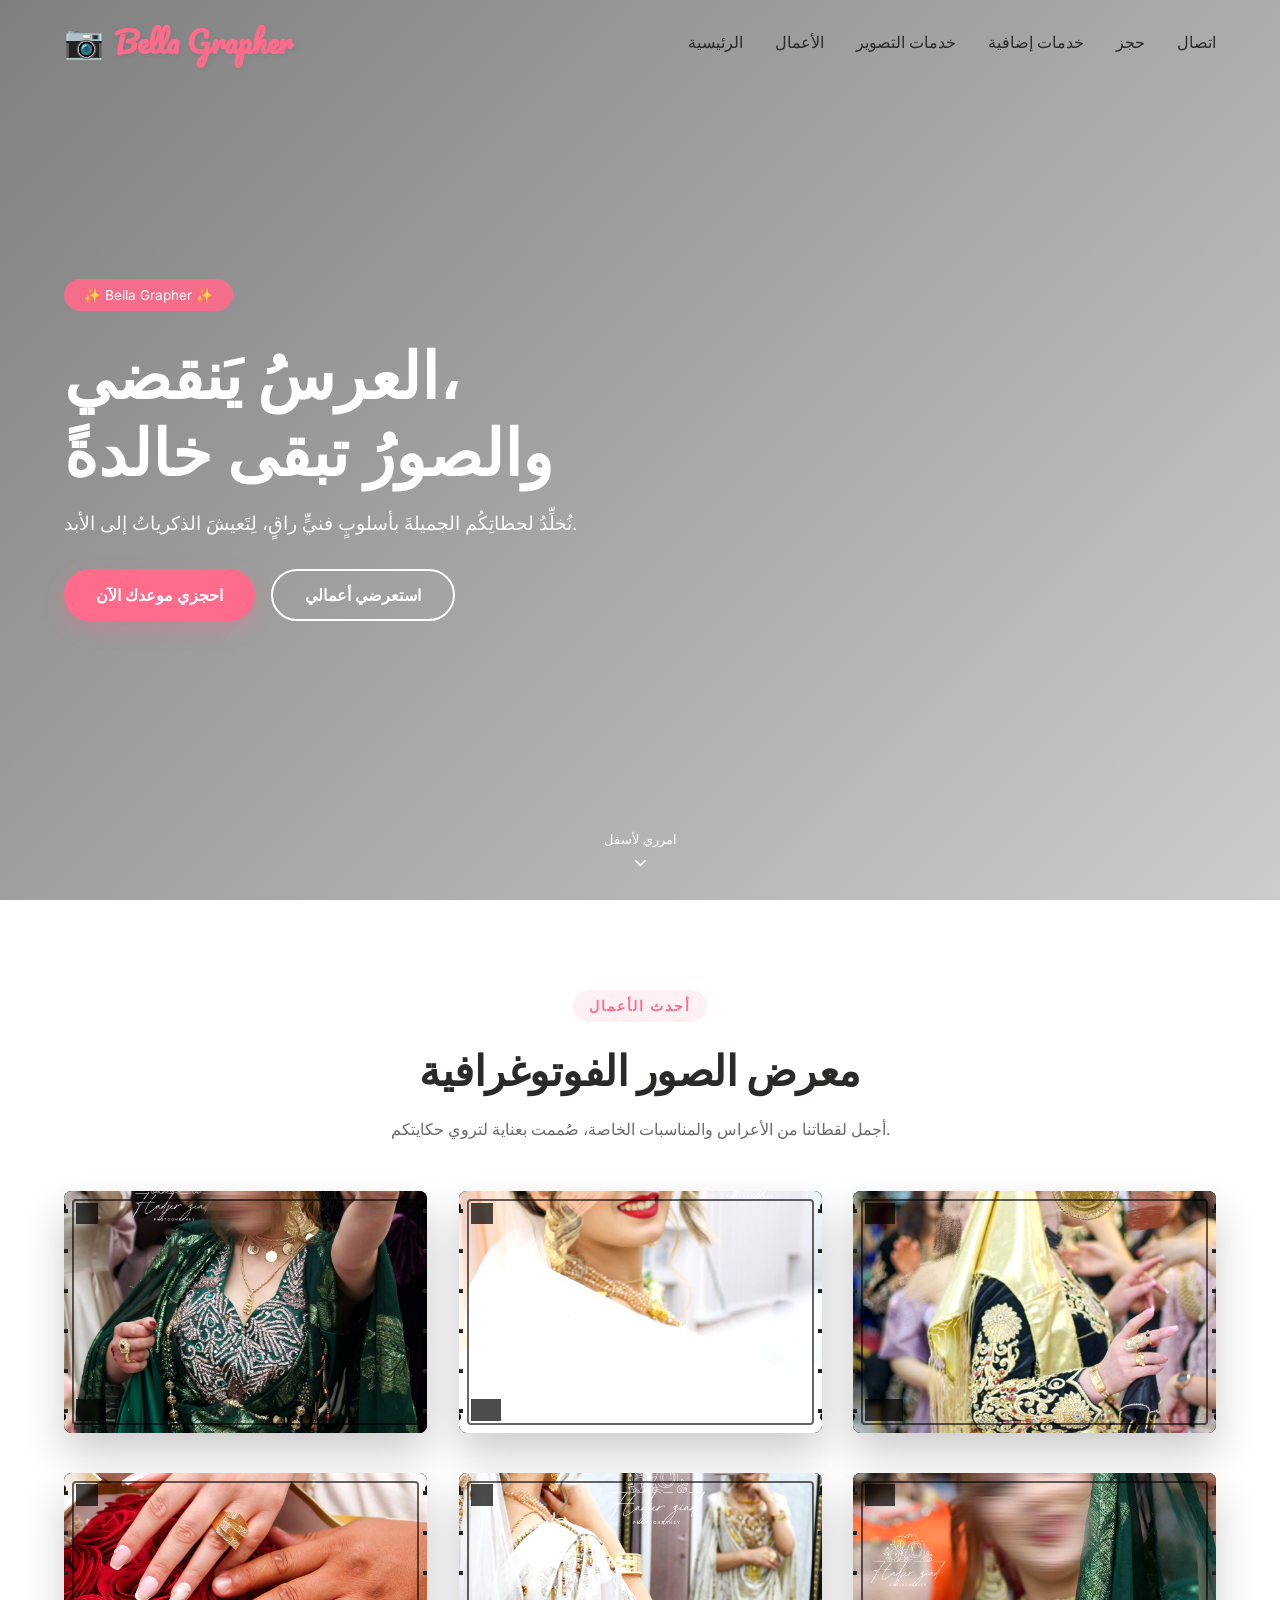
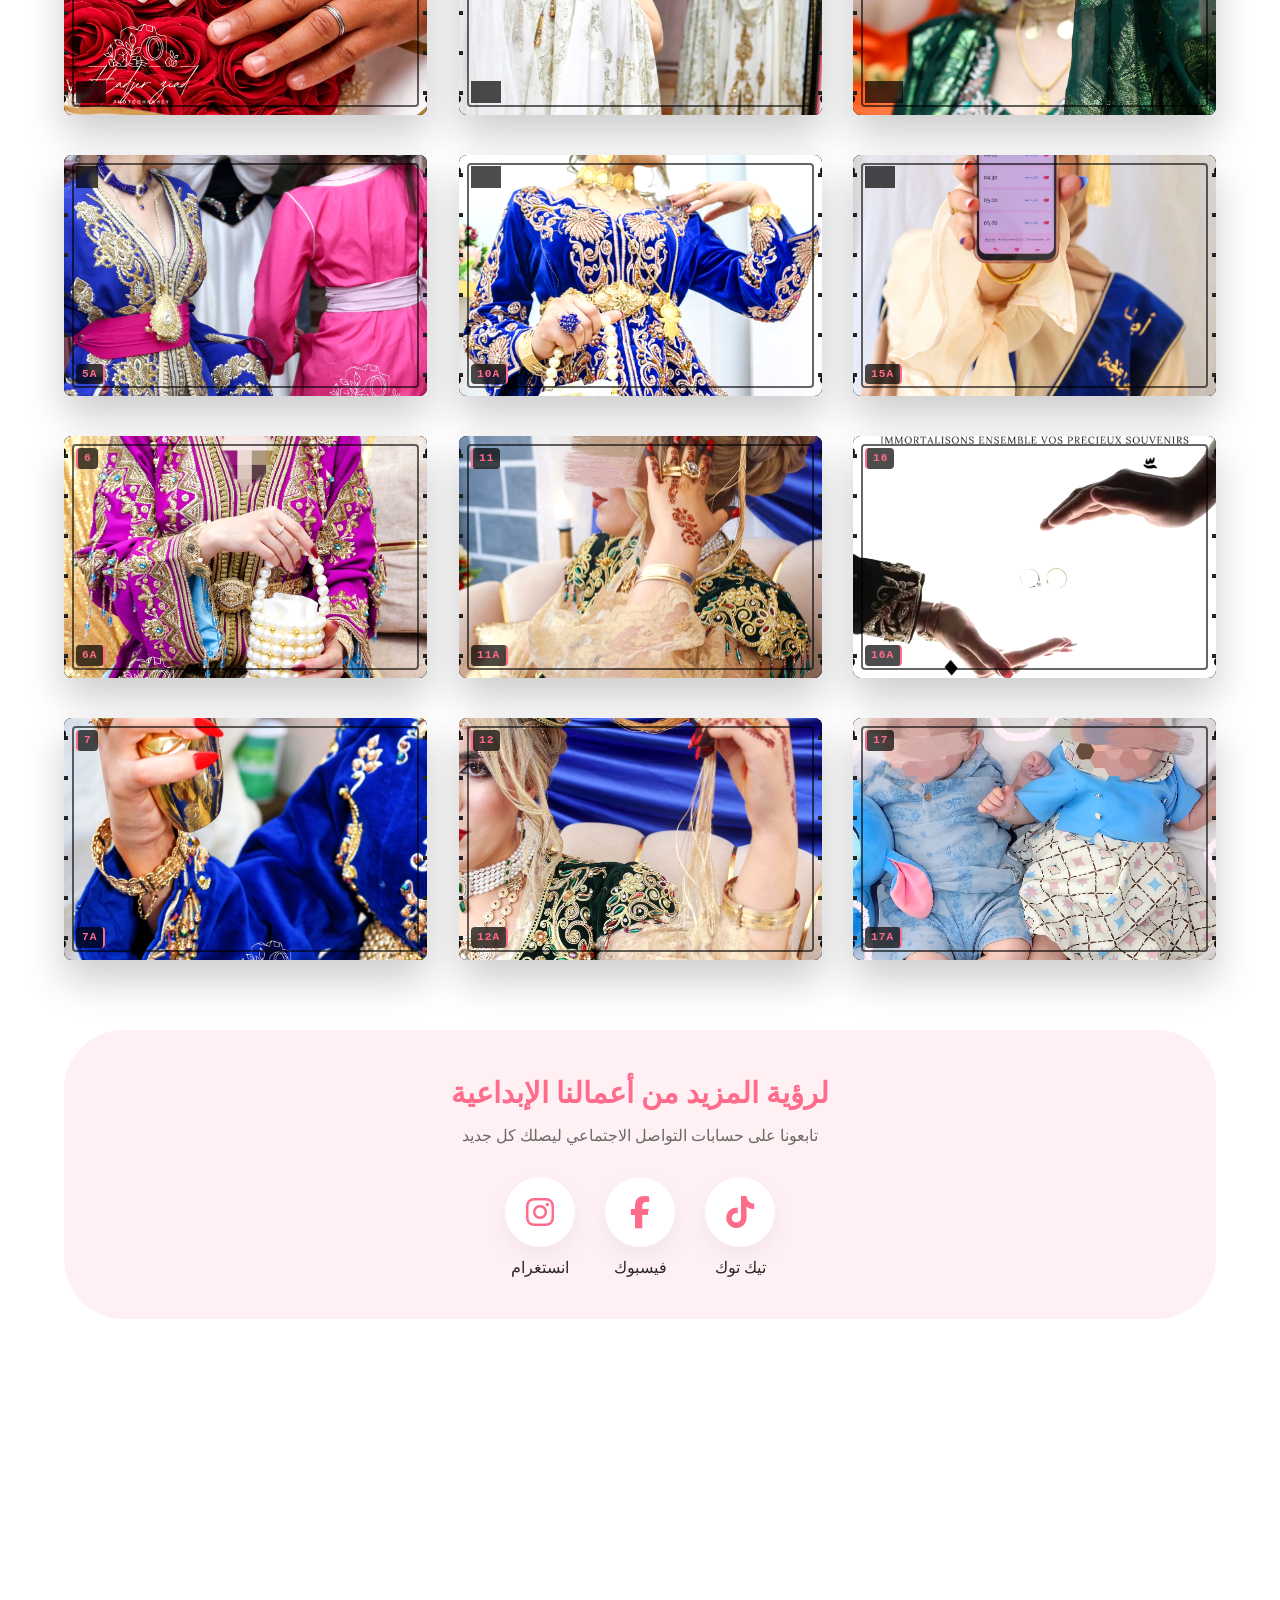
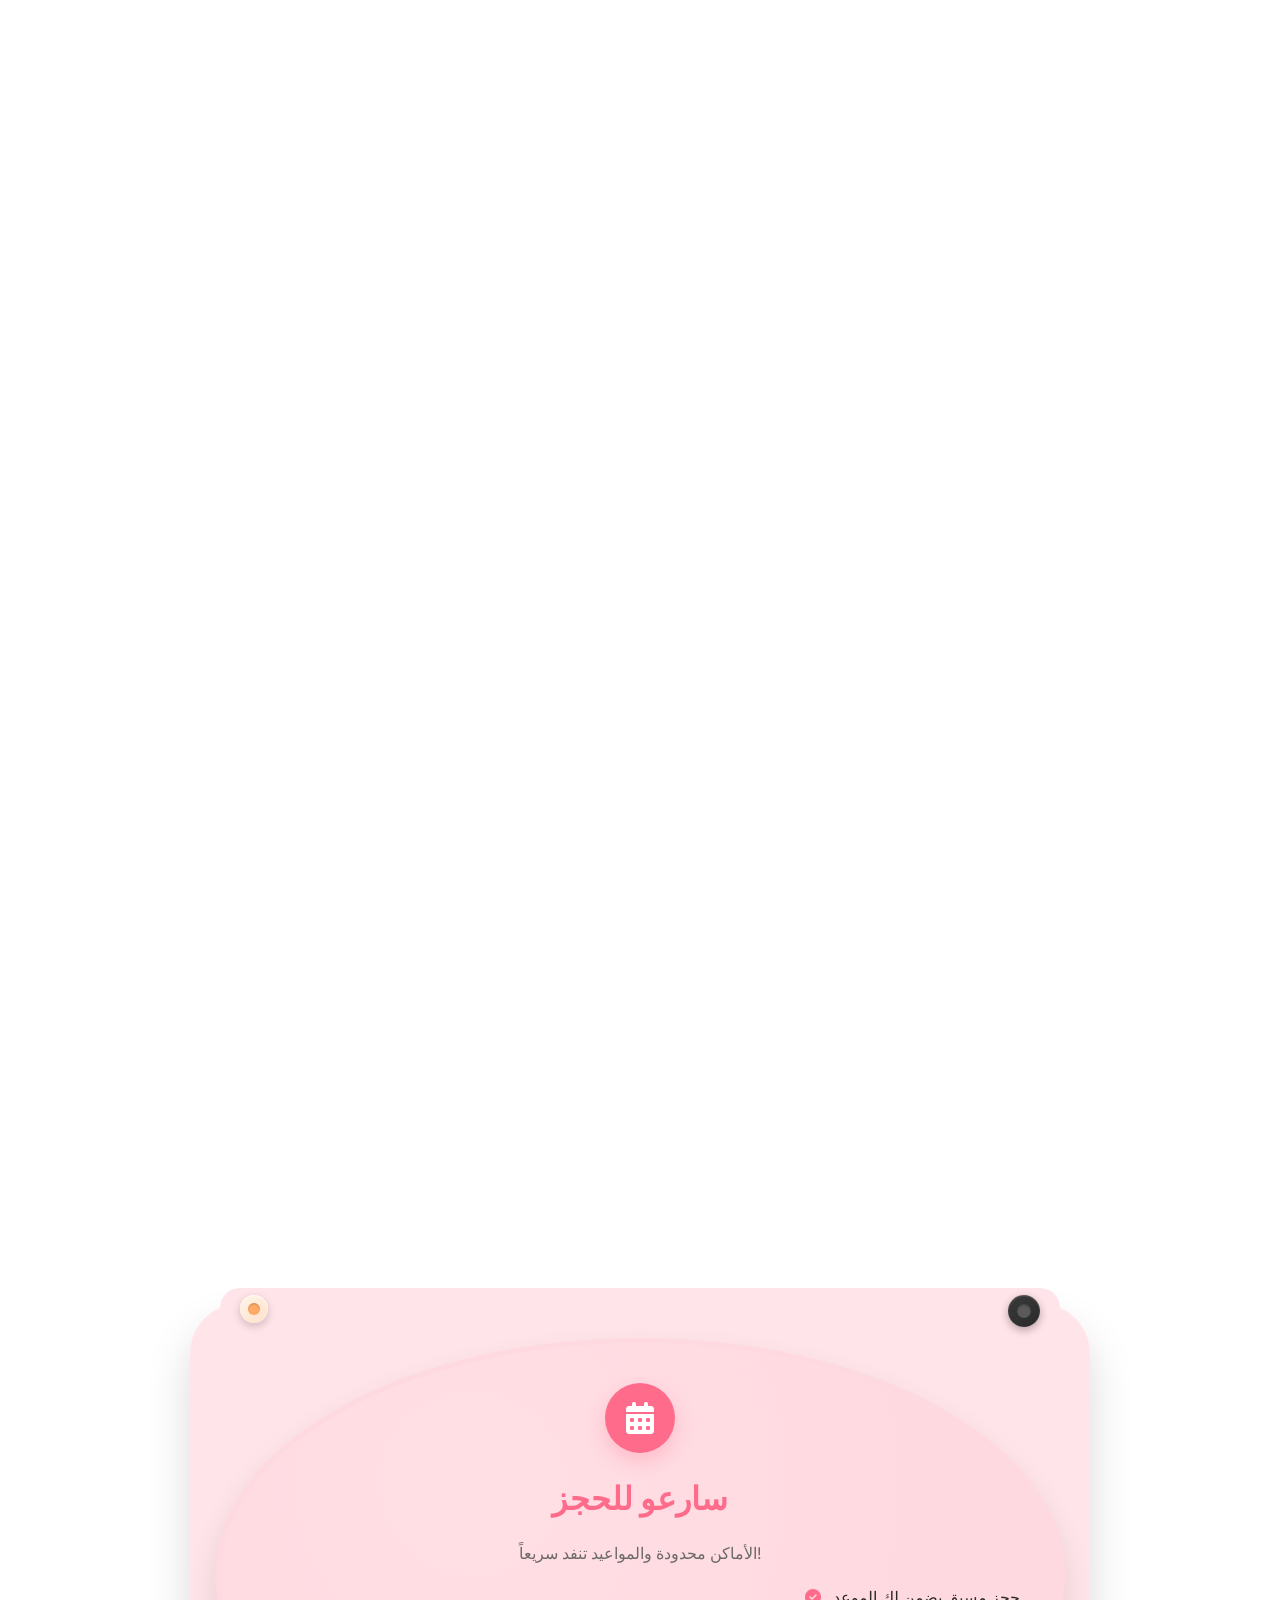
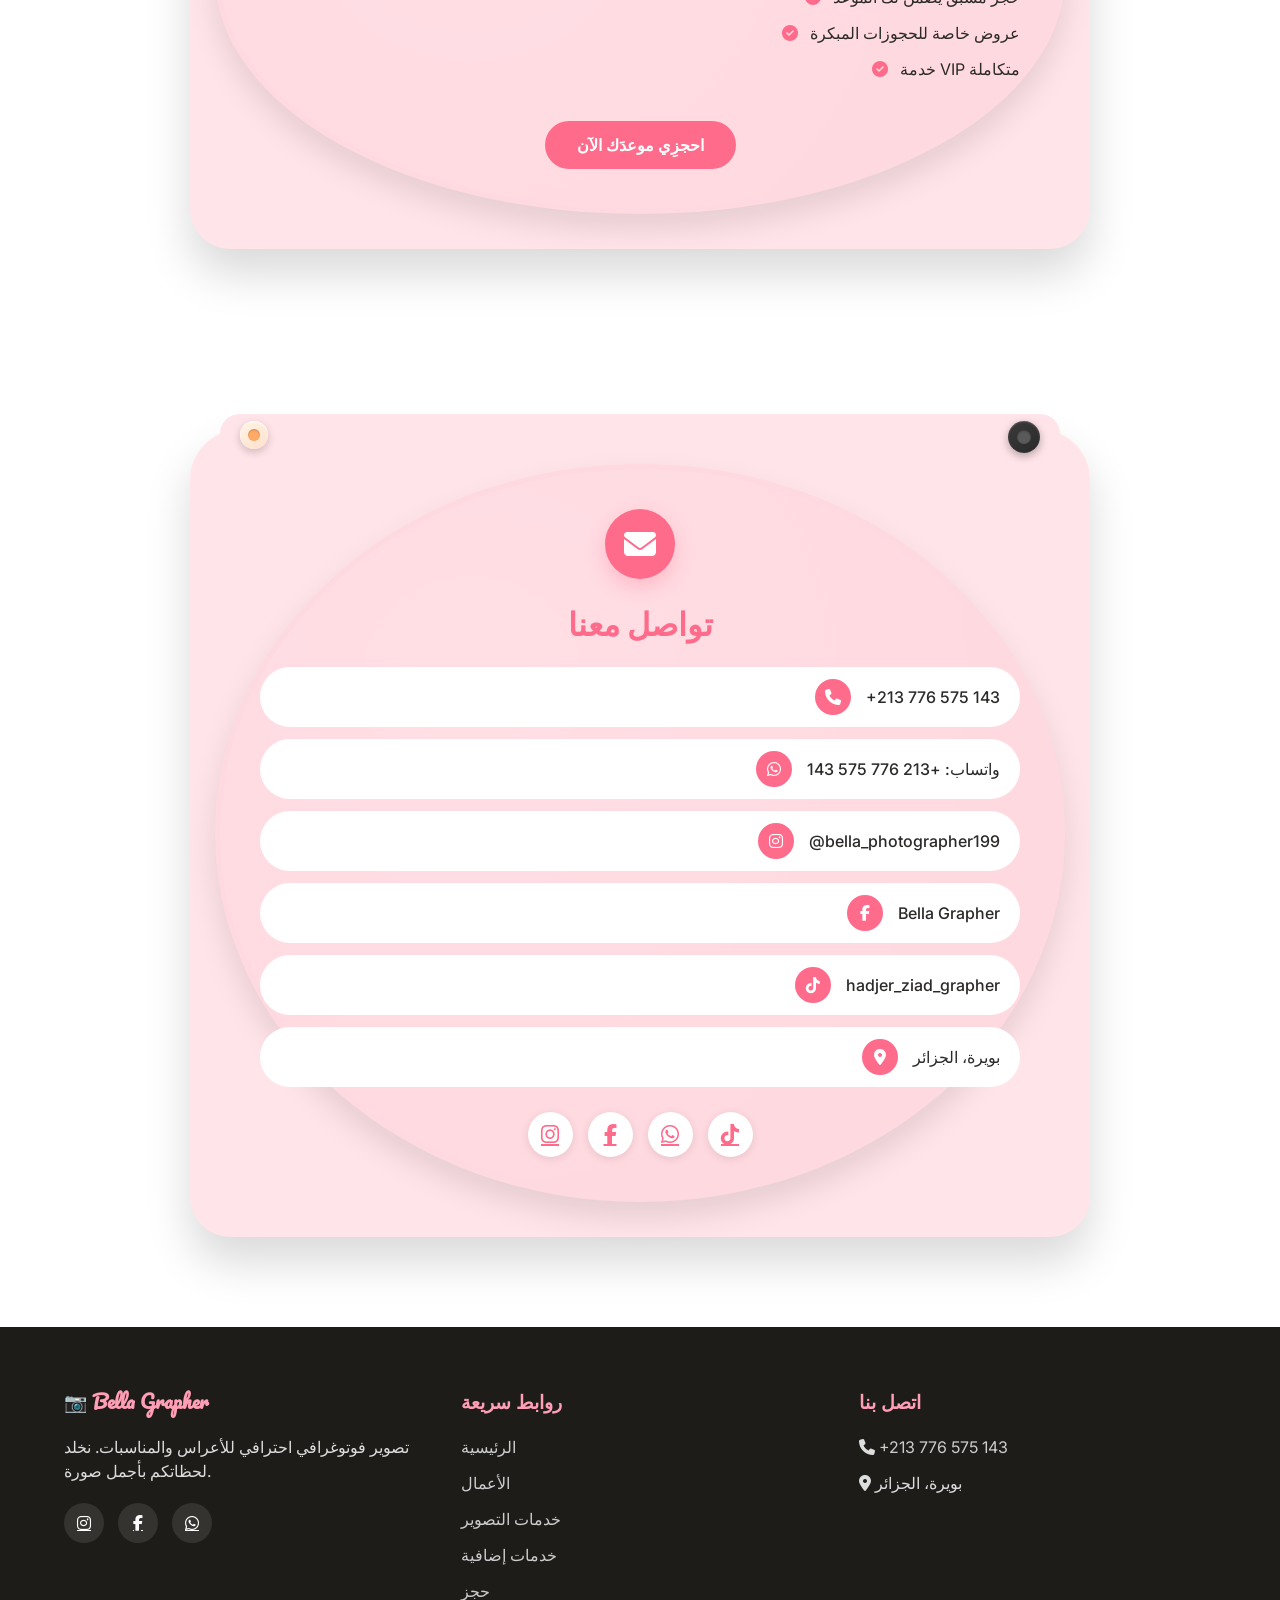
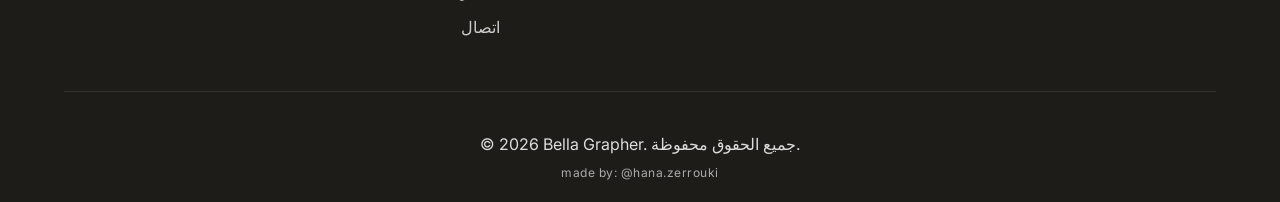
==== commit 50bad15a: "additional things" ====
--- a/index.html
+++ b/index.html
@@ -48,14 +48,14 @@
 
     <section class="hero" id="home">
         <div class="hero-slider">
-            <div class="slide active" style="background-image: url('https://images.pexels.com/photos/2253870/pexels-photo-2253870.jpeg?auto=compress&cs=tinysrgb&w=1600');"></div>
+            <div class="slide active" style="background-image: url('https://static.vecteezy.com/system/resources/thumbnails/061/000/231/small_2x/sophisticated-bridal-table-setting-with-cascading-greenery-blush-pink-roses-and-white-hydrangeas-against-illuminated-ivory-fabric-backdrop-photo.jpeg');"></div>
             <div class="slide" style="background-image: url('https://images.pexels.com/photos/1024993/pexels-photo-1024993.jpeg?auto=compress&cs=tinysrgb&w=1600');"></div>
-            <div class="slide" style="background-image: url('https://images.pexels.com/photos/2372720/pexels-photo-2372720.jpeg?auto=compress&cs=tinysrgb&w=1600');"></div>
+            <div class="slide" style="background-image: url('https://images.pexels.com/photos/35325793/pexels-photo-35325793.jpeg');"></div>
         </div>
         <div class="hero-overlay-gradient"></div>
         <div class="container hero-content-wrapper">
             <div class="hero-content">
-                <div class="hero-badge">Bella Grapher ✨</div>
+                <div class="hero-badge">✨ Bella Grapher ✨</div>
                 <h1>العرسُ يَنقضي،<br>والصورُ تبقى خالدةً</h1>
                 <p>نُخلِّدُ لحظاتِكُم الجميلةَ بأسلوبٍ فنيٍّ راقٍ، لِتَعيشَ الذكرياتُ إلى الأبد.</p>
                 <div class="hero-buttons">
@@ -70,7 +70,6 @@
         </div>
     </section>
 
-    <!-- قسم المعرض - تصميم شريط الفيلم (Film Strip) مع خلفية بيضاء -->
     <section class="gallery-section film-gallery" id="gallery">
         <div class="container">
             <div class="section-header">
@@ -88,7 +87,7 @@
                         <div class="sprocket-holes right-holes"></div>
                         <div class="frame-number">3</div>
                         <div class="frame-content">
-                            <img src="https://images.pexels.com/photos/2253870/pexels-photo-2253870.jpeg?auto=compress&cs=tinysrgb&w=800" alt="ليلة العمر">
+                            <img src="images/projects/pic1.jpg" >
                         </div>
                         <div class="frame-number bottom">3A</div>
                     </div>
@@ -97,7 +96,7 @@
                         <div class="sprocket-holes right-holes"></div>
                         <div class="frame-number">4</div>
                         <div class="frame-content">
-                            <img src="https://images.pexels.com/photos/1024993/pexels-photo-1024993.jpeg?auto=compress&cs=tinysrgb&w=800" alt="أجمل لحظات">
+                            <img src="images/projects/propozal.webp" alt="">
                         </div>
                         <div class="frame-number bottom">4A</div>
                     </div>
@@ -106,7 +105,7 @@
                         <div class="sprocket-holes right-holes"></div>
                         <div class="frame-number">5</div>
                         <div class="frame-content">
-                            <img src="https://images.pexels.com/photos/2372720/pexels-photo-2372720.jpeg?auto=compress&cs=tinysrgb&w=800" alt="حفل خطوبة">
+                            <img src="images/projects/pic4.jpg" >
                         </div>
                         <div class="frame-number bottom">5A</div>
                     </div>
@@ -115,7 +114,7 @@
                         <div class="sprocket-holes right-holes"></div>
                         <div class="frame-number">6</div>
                         <div class="frame-content">
-                            <img src="https://images.pexels.com/photos/3812431/pexels-photo-3812431.jpeg?auto=compress&cs=tinysrgb&w=800" alt="جلسة شخصية">
+                            <img src="images/projects/pic5.jpg" >
                         </div>
                         <div class="frame-number bottom">6A</div>
                     </div>
@@ -124,7 +123,7 @@
                         <div class="sprocket-holes right-holes"></div>
                         <div class="frame-number">7</div>
                         <div class="frame-content">
-                            <img src="https://images.pexels.com/photos/267885/pexels-photo-267885.jpeg?auto=compress&cs=tinysrgb&w=800" alt="فرحة التخرج">
+                            <img src="images/projects/pic6.jpg" >
                         </div>
                         <div class="frame-number bottom">7A</div>
                     </div>
@@ -137,7 +136,7 @@
                         <div class="sprocket-holes right-holes"></div>
                         <div class="frame-number">8</div>
                         <div class="frame-content">
-                            <img src="https://images.pexels.com/photos/1190298/pexels-photo-1190298.jpeg?auto=compress&cs=tinysrgb&w=800" alt="حفل مميز">
+                            <img src="images/projects/pic7.jpg" >
                         </div>
                         <div class="frame-number bottom">8A</div>
                     </div>
@@ -146,7 +145,7 @@
                         <div class="sprocket-holes right-holes"></div>
                         <div class="frame-number">9</div>
                         <div class="frame-content">
-                            <img src="https://images.pexels.com/photos/2043590/pexels-photo-2043590.jpeg?auto=compress&cs=tinysrgb&w=800" alt="تفاصيل العرس">
+                            <img src="images/projects/pic8.jpg" >
                         </div>
                         <div class="frame-number bottom">9A</div>
                     </div>
@@ -155,7 +154,7 @@
                         <div class="sprocket-holes right-holes"></div>
                         <div class="frame-number">10</div>
                         <div class="frame-content">
-                            <img src="https://images.pexels.com/photos/3771831/pexels-photo-3771831.jpeg?auto=compress&cs=tinysrgb&w=800" alt="جلسة عائلية">
+                            <img src="images/projects/pic9.jpg" >
                         </div>
                         <div class="frame-number bottom">10A</div>
                     </div>
@@ -164,7 +163,7 @@
                         <div class="sprocket-holes right-holes"></div>
                         <div class="frame-number">11</div>
                         <div class="frame-content">
-                            <img src="https://images.pexels.com/photos/2253870/pexels-photo-2253870.jpeg?auto=compress&cs=tinysrgb&w=800" alt="صورة العروس">
+                            <img src="images/projects/pic10.jpg" >
                         </div>
                         <div class="frame-number bottom">11A</div>
                     </div>
@@ -173,7 +172,7 @@
                         <div class="sprocket-holes right-holes"></div>
                         <div class="frame-number">12</div>
                         <div class="frame-content">
-                            <img src="https://images.pexels.com/photos/1024993/pexels-photo-1024993.jpeg?auto=compress&cs=tinysrgb&w=800" alt="العروسان">
+                            <img src="images/projects/pic11.jpg" >
                         </div>
                         <div class="frame-number bottom">12A</div>
                     </div>
@@ -186,7 +185,7 @@
                         <div class="sprocket-holes right-holes"></div>
                         <div class="frame-number">13</div>
                         <div class="frame-content">
-                            <img src="https://images.pexels.com/photos/2372720/pexels-photo-2372720.jpeg?auto=compress&cs=tinysrgb&w=800" alt="لحظة رومانسية">
+                            <img src="images/projects/pic12.jpg">
                         </div>
                         <div class="frame-number bottom">13A</div>
                     </div>
@@ -195,7 +194,7 @@
                         <div class="sprocket-holes right-holes"></div>
                         <div class="frame-number">14</div>
                         <div class="frame-content">
-                            <img src="https://images.pexels.com/photos/3812431/pexels-photo-3812431.jpeg?auto=compress&cs=tinysrgb&w=800" alt="بورتريه إبداعي">
+                            <img src="images/projects/pic3.jpg" alt="">
                         </div>
                         <div class="frame-number bottom">14A</div>
                     </div>
@@ -204,7 +203,7 @@
                         <div class="sprocket-holes right-holes"></div>
                         <div class="frame-number">15</div>
                         <div class="frame-content">
-                            <img src="https://images.pexels.com/photos/267885/pexels-photo-267885.jpeg?auto=compress&cs=tinysrgb&w=800" alt="احتفال التخرج">
+                            <img src="images/projects/graduation.webp" >
                         </div>
                         <div class="frame-number bottom">15A</div>
                     </div>
@@ -213,7 +212,7 @@
                         <div class="sprocket-holes right-holes"></div>
                         <div class="frame-number">16</div>
                         <div class="frame-content">
-                            <img src="https://images.pexels.com/photos/1190298/pexels-photo-1190298.jpeg?auto=compress&cs=tinysrgb&w=800" alt="لحظة حفل">
+                            <img src="images/projects/wedingg.webp" >
                         </div>
                         <div class="frame-number bottom">16A</div>
                     </div>
@@ -222,7 +221,7 @@
                         <div class="sprocket-holes right-holes"></div>
                         <div class="frame-number">17</div>
                         <div class="frame-content">
-                            <img src="https://images.pexels.com/photos/2043590/pexels-photo-2043590.jpeg?auto=compress&cs=tinysrgb&w=800" alt="خواتم الزفاف">
+                            <img src="images/projects/personal.webp" >
                         </div>
                         <div class="frame-number bottom">17A</div>
                     </div>
@@ -242,168 +241,159 @@
         </div>
     </section>
 
-    <!-- خدمات التصوير - شكل جديد مستطيل مع تفاصيل كاميرا -->
+    <!-- خدمات التصوير - شكل كاميرا فينتج -->
     <section class="services-photo" id="services-photo">
         <div class="container">
-            <div class="section-header">
-                <span class="section-subtitle">خدمات التصوير</span>
-                <h2 class="section-title">نُقدِّمُ لكم أفضلَ خدماتِ الفوتوغراف</h2>
-                <p class="section-desc">بأسلوبٍ عصريٍّ واحترافي، نُحَوِّلُ لحظاتِكم إلى تحفٍ فنيةٍ خالدة.</p>
-            </div>
-            <div class="photo-services-grid camera-grid">
-                <div class="photo-service-card camera-card">
-                    <div class="camera-lens-dot"></div>
-                    <div class="camera-flash"></div>
-                    <div class="service-icon"><i class="fas fa-ring"></i></div>
-                    <h3>تصوير الأعراس</h3>
-                    <p>تغطيةٌ كاملةٌ من التحضيرات حتى آخر لحظة، مع ألبومٍ رقميٍّ فاخر.</p>
-                    <ul class="service-features">
-                        <li>تغطية 8 ساعات كاملة</li>
-                        <li>أكثر من 500 صورة مُعدَّلة</li>
-                        <li>فيديو highlights مميز</li>
-                    </ul>
-                </div>
-                <div class="photo-service-card camera-card">
-                    <div class="camera-lens-dot"></div>
-                    <div class="camera-flash"></div>
-                    <div class="service-icon"><i class="fas fa-camera-retro"></i></div>
-                    <h3>جلسات تصوير شخصية</h3>
-                    <p>جلساتٌ مميزةٌ تعكسُ شخصيتَك، في الاستوديو أو في الطبيعة.</p>
-                    <ul class="service-features">
-                        <li>إضاءة احترافية</li>
-                        <li>تعديلات متقدمة</li>
-                        <li>20 صورة عالية الجودة</li>
-                    </ul>
-                </div>
-                <div class="photo-service-card camera-card">
-                    <div class="camera-lens-dot"></div>
-                    <div class="camera-flash"></div>
-                    <div class="service-icon"><i class="fas fa-graduation-cap"></i></div>
-                    <h3>تصوير حفلات التخرج</h3>
-                    <p>نُوثِّقُ فرحةَ النجاحِ بأجملِ الصورِ الفرديةِ والجماعية.</p>
-                    <ul class="service-features">
-                        <li>تغطية الحفل كاملًا</li>
-                        <li>صور فردية احترافية</li>
-                        <li>تسليم سريع</li>
-                    </ul>
-                </div>
-                <div class="photo-service-card camera-card">
-                    <div class="camera-lens-dot"></div>
-                    <div class="camera-flash"></div>
-                    <div class="service-icon"><i class="fas fa-birthday-cake"></i></div>
-                    <h3>تصوير المناسبات</h3>
-                    <p>من أعياد الميلاد إلى المؤتمرات، نُخلِّدُ كلَّ لحظةٍ مميزةٍ.</p>
-                    <ul class="service-features">
-                        <li>تغطية مرنة حسب الوقت</li>
-                        <li>تعديل فوري احترافي</li>
-                        <li>تسليم رقمي سريع</li>
-                    </ul>
-                </div>
-            </div>
-        </div>
-    </section>
-
-    <!-- خدمات إضافية (على شكل كاميرات مستطيلة) -->
+            <div class="camera-frame-container">
+                <div class="vintage-camera-frame">
+                    <!-- Flash Button (top left) -->
+                    <div class="camera-flash-btn"></div>
+                    <!-- Shutter Button (top right) -->
+                    <div class="camera-shutter-btn"></div>
+                    <!-- Main Lens (content area) -->
+                    <div class="camera-lens-area">
+                        <div class="lens-content">
+                            <div class="lens-icon">
+                                <i class="fas fa-list-ul"></i>
+                            </div>
+                            <h3 class="lens-title">الخدمات</h3>
+                            <div class="lens-services-grid">
+                                <div class="lens-service-item">
+                                    <i class="fas fa-ring"></i>
+                                    <span>تصوير الأعراس</span>
+                                </div>
+                                <div class="lens-service-item">
+                                    <i class="fas fa-camera-retro"></i>
+                                    <span>جلسات شخصية</span>
+                                </div>
+                                <div class="lens-service-item">
+                                    <i class="fas fa-graduation-cap"></i>
+                                    <span>تصوير التخرج</span>
+                                </div>
+                                <div class="lens-service-item">
+                                    <i class="fas fa-birthday-cake"></i>
+                                    <span>تصوير المناسبات</span>
+                                </div>
+                            </div>
+                            <a href="#contact" class="lens-btn">احجزي الآن</a>
+                        </div>
+                    </div>
+                </div>
+            </div>
+        </div>
+    </section>
+
+    <!-- خدمات إضافية - شكل كاميرا فينتج -->
     <section class="services-extra" id="services-extra">
         <div class="container">
-            <div class="section-header">
-                <span class="section-subtitle">خدمات إضافية</span>
-                <h2 class="section-title">نُكمِلُ معكم الفرحةَ كاملةً</h2>
-                <p class="section-desc">بالإضافة إلى التصوير، نُوَفِّرُ لكم خدماتٍ متكاملةٍ لِتكونَ مناسبتُكم على أتمِّ وجه.</p>
-            </div>
-            <div class="extra-services-grid camera-grid">
-                <div class="extra-card camera-card">
-                    <div class="camera-lens-dot"></div>
-                    <div class="camera-flash"></div>
-                    <i class="fas fa-crown"></i>
-                    <h3>خدمة الماشطة</h3>
-                    <p>تلبيس العروس وتنسيق الإكسسوارات بأعلى مستوى.</p>
-                </div>
-                <div class="extra-card camera-card">
-                    <div class="camera-lens-dot"></div>
-                    <div class="camera-flash"></div>
-                    <i class="fas fa-music"></i>
-                    <h3>دي جي DJ</h3>
-                    <p>أجواء موسيقية رائعة بأحدث الأجهزة.</p>
-                </div>
-                <div class="extra-card camera-card">
-                    <div class="camera-lens-dot"></div>
-                    <div class="camera-flash"></div>
-                    <i class="fas fa-tshirt"></i>
-                    <h3>كراء تصديرة العروس</h3>
-                    <p>تشكيلة واسعة من التصديرات الفاخرة.</p>
-                </div>
-                <div class="extra-card camera-card">
-                    <div class="camera-lens-dot"></div>
-                    <div class="camera-flash"></div>
-                    <i class="fas fa-paint-brush"></i>
-                    <h3>كراء ديكور</h3>
-                    <p>ديكورات حديثة نركبها ونفصصها بحرفية.</p>
-                </div>
-                <div class="extra-card camera-card">
-                    <div class="camera-lens-dot"></div>
-                    <div class="camera-flash"></div>
-                    <i class="fas fa-hand-sparkles"></i>
-                    <h3>فرقة استقبال</h3>
-                    <p>استقبال مميز ومنع التصوير غير المرخص.</p>
-                </div>
-                <div class="extra-card camera-card">
-                    <div class="camera-lens-dot"></div>
-                    <div class="camera-flash"></div>
-                    <i class="fas fa-chess-queen"></i>
-                    <h3>تنظيم الأعراس</h3>
-                    <p>تنسيق كامل من الألف إلى الياء.</p>
-                </div>
-            </div>
-        </div>
-    </section>
-
-    <!-- قسم الحجز -->
+            <div class="camera-frame-container">
+                <div class="vintage-camera-frame">
+                    <!-- Flash Button (top left) -->
+                    <div class="camera-flash-btn"></div>
+                    <!-- Shutter Button (top right) -->
+                    <div class="camera-shutter-btn"></div>
+                    <!-- Main Lens (content area) -->
+                    <div class="camera-lens-area">
+                        <div class="lens-content">
+                            <div class="lens-icon">
+                                <i class="fas fa-cogs"></i>
+                            </div>
+                            <h3 class="lens-title">الخدمات الإضافية</h3>
+                            <div class="lens-services-grid extra-grid">
+                                <div class="lens-service-item">
+                                    <i class="fas fa-crown"></i>
+                                    <span>خدمة الماشطة</span>
+                                </div>
+                                <div class="lens-service-item">
+                                    <i class="fas fa-music"></i>
+                                    <span>دي جي DJ</span>
+                                </div>
+                                <div class="lens-service-item">
+                                    <i class="fas fa-tshirt"></i>
+                                    <span>كراء تصديرة</span>
+                                </div>
+                                <div class="lens-service-item">
+                                    <i class="fas fa-paint-brush"></i>
+                                    <span>كراء ديكور</span>
+                                </div>
+                                <div class="lens-service-item">
+                                    <i class="fas fa-hand-sparkles"></i>
+                                    <span>فرقة استقبال</span>
+                                </div>
+                                <div class="lens-service-item">
+                                    <i class="fas fa-chess-queen"></i>
+                                    <span>تنظيم الأعراس</span>
+                                </div>
+                            </div>
+                            <a href="#contact" class="lens-btn">استفسري الآن</a>
+                        </div>
+                    </div>
+                </div>
+            </div>
+        </div>
+    </section>
+
+    <!-- قسم الحجز - شكل كاميرا فينتج -->
     <section class="booking" id="booking">
         <div class="container">
-            <div class="booking-wrapper">
-                <div class="booking-content">
-                    <span class="booking-badge">📅 سارعوا بالحجز</span>
-                    <h2>الأماكنُ محدودةٌ،<br>والمواعيدُ تَنفَدُ سريعًا!</h2>
-                    <p>العرسُ يَنقضي ويَبقى غيرُ الذكرياتِ الجميلة. تأكَّدوا من أنَّ لديكم أروعَ الذكرياتِ مع Bella Grapher.</p>
-                    <ul class="booking-features">
-                        <li><i class="fas fa-check-circle"></i> حجزٌ مسبقٌ يَضمنُ لكِ الموعدَ الذي ترغبينَ فيه</li>
-                        <li><i class="fas fa-check-circle"></i> عروضٌ خاصةٌ للحجوزات المُبَكِّرة</li>
-                        <li><i class="fas fa-check-circle"></i> خدمة VIP متكاملة</li>
-                    </ul>
-                    <a href="#contact" class="btn btn-primary btn-large">احجزِي موعدَك الآن</a>
-                </div>
-                <div class="booking-image">
-                    <img src="https://images.pexels.com/photos/3812431/pexels-photo-3812431.jpeg?auto=compress&cs=tinysrgb&w=800" alt="حجز جلسة تصوير">
-                </div>
-            </div>
-        </div>
-    </section>
-
-    <!-- قسم الاتصال -->
+            <div class="camera-frame-container">
+                <div class="vintage-camera-frame">
+                    <!-- Flash Button (top left) -->
+                    <div class="camera-flash-btn"></div>
+                    <!-- Shutter Button (top right) -->
+                    <div class="camera-shutter-btn"></div>
+                    <!-- Main Lens (content area) -->
+                    <div class="camera-lens-area">
+                        <div class="lens-content">
+                            <div class="lens-icon">
+                                <i class="fas fa-calendar-alt"></i>
+                            </div>
+                            <h3 class="lens-title">سارعو للحجز</h3>
+                            <p class="lens-description">الأماكن محدودة والمواعيد تنفد سريعاً!</p>
+                            <ul class="lens-features">
+                                <li><i class="fas fa-check-circle"></i> حجز مسبق يضمن لك الموعد</li>
+                                <li><i class="fas fa-check-circle"></i> عروض خاصة للحجوزات المبكرة</li>
+                                <li><i class="fas fa-check-circle"></i> خدمة VIP متكاملة</li>
+                            </ul>
+                            <a href="#contact" class="lens-btn">احجزِي موعدَك الآن</a>
+                        </div>
+                    </div>
+                </div>
+            </div>
+        </div>
+    </section>
+
+    <!-- قسم الاتصال - شكل كاميرا فينتج -->
     <section class="contact" id="contact">
         <div class="container">
-            <div class="section-header">
-                <span class="section-subtitle">تواصل معنا</span>
-                <h2 class="section-title">نحنُ هنا لخدمتِكُم</h2>
-            </div>
-            <div class="contact-container">
-                <div class="contact-info">
-                    <h3><i class="fas fa-heart"></i> Bella Grapher</h3>
-                    <p>لحجز جلسة تصوير أو للاستفسار عن الخدمات، تواصل معنا عبر الطرق التالية:</p>
-                    <ul class="contact-details">
-                        <li><i class="fas fa-phone"></i><a href="tel:+213776575143">+213 776 575 143</a></li>
-                        <li><i class="fab fa-whatsapp"></i><a href="https://wa.me/213776575143" target="_blank">واتساب: +213 776 575 143</a></li>
-                        <li><i class="fab fa-instagram"></i><a href="https://www.instagram.com/bella_photographer199" target="_blank">@bella_photographer199</a></li>
-                        <li><i class="fab fa-facebook-f"></i><a href="https://www.facebook.com/share/18HnEcLgKb/" target="_blank">Bella Grapher</a></li>
-                        <li><i class="fab fa-tiktok"></i><a href="https://www.tiktok.com/@hadjer_ziad_grapher" target="_blank">hadjer_ziad_grapher</a></li>
-                        <li><i class="fas fa-map-marker-alt"></i> بويرة، الجزائر</li>
-                    </ul>
-                    <div class="contact-social">
-                        <a href="https://www.instagram.com/bella_photographer199" aria-label="Instagram"><i class="fab fa-instagram"></i></a>
-                        <a href="https://www.facebook.com/share/18HnEcLgKb/" aria-label="Facebook"><i class="fab fa-facebook-f"></i></a>
-                        <a href="https://wa.me/213776575143" aria-label="WhatsApp"><i class="fab fa-whatsapp"></i></a>
-                        <a href="https://www.tiktok.com/@hadjer_ziad_grapher" aria-label="TikTok"><i class="fab fa-tiktok"></i></a>
+            <div class="camera-frame-container">
+                <div class="vintage-camera-frame">
+                    <!-- Flash Button (top left) -->
+                    <div class="camera-flash-btn"></div>
+                    <!-- Shutter Button (top right) -->
+                    <div class="camera-shutter-btn"></div>
+                    <!-- Main Lens (content area) -->
+                    <div class="camera-lens-area">
+                        <div class="lens-content">
+                            <div class="lens-icon">
+                                <i class="fas fa-envelope"></i>
+                            </div>
+                            <h3 class="lens-title">تواصل معنا</h3>
+                            <ul class="lens-contact-details">
+                                <li><i class="fas fa-phone"></i><a href="tel:+213776575143">+213 776 575 143</a></li>
+                                <li><i class="fab fa-whatsapp"></i><a href="https://wa.me/213776575143" target="_blank">واتساب: +213 776 575 143</a></li>
+                                <li><i class="fab fa-instagram"></i><a href="https://www.instagram.com/bella_photographer199" target="_blank">@bella_photographer199</a></li>
+                                <li><i class="fab fa-facebook-f"></i><a href="https://www.facebook.com/share/18HnEcLgKb/" target="_blank">Bella Grapher</a></li>
+                                <li><i class="fab fa-tiktok"></i><a href="https://www.tiktok.com/@hadjer_ziad_grapher" target="_blank">hadjer_ziad_grapher</a></li>
+                                <li><i class="fas fa-map-marker-alt"></i> بويرة، الجزائر</li>
+                            </ul>
+                            <div class="lens-social">
+                                <a href="https://www.instagram.com/bella_photographer199" aria-label="Instagram"><i class="fab fa-instagram"></i></a>
+                                <a href="https://www.facebook.com/share/18HnEcLgKb/" aria-label="Facebook"><i class="fab fa-facebook-f"></i></a>
+                                <a href="https://wa.me/213776575143" aria-label="WhatsApp"><i class="fab fa-whatsapp"></i></a>
+                                <a href="https://www.tiktok.com/@hadjer_ziad_grapher" aria-label="TikTok"><i class="fab fa-tiktok"></i></a>
+                            </div>
+                        </div>
                     </div>
                 </div>
             </div>
@@ -434,13 +424,13 @@
                     <h3>اتصل بنا</h3>
                     <ul class="footer-links">
                         <li><i class="fas fa-phone"></i> <a href="tel:+213776575143">+213 776 575 143</a></li>
-                        <li><i class="fas fa-envelope"></i> <a href="mailto:bellagrapher@gmail.com">bellagrapher@gmail.com</a></li>
+                       
                         <li><i class="fas fa-map-marker-alt"></i> بويرة، الجزائر</li>
                     </ul>
                 </div>
             </div>
             <div class="copyright">
-                <p>&copy; 2025 Bella Grapher. جميع الحقوق محفوظة.</p>
+                <p>&copy; 2026 Bella Grapher. جميع الحقوق محفوظة.</p>
                 <p class="developer-credit">made by: @hana.zerrouki</p>
             </div>
         </div>
--- a/styles.css
+++ b/styles.css
@@ -2,6 +2,8 @@
     --pink-primary: #ff6b8b;
     --pink-dark: #e55a7a;
     --pink-light: #ff9eb5;
+    --camera-bg: #ffe4e9;
+    --lens-bg: #ffd9e0;
     --white: #ffffff;
     --off-white: #fff9fb;
     --light-gray: #fff0f3;
@@ -253,7 +255,7 @@
 @keyframes bounce { 0%,100%{transform:translateX(-50%) translateY(0);} 50%{transform:translateX(-50%) translateY(8px);} }
 
 /* ============================================
-   FILM STRIP GALLERY - 35mm Film Aesthetic with WHITE BACKGROUND
+   FILM STRIP GALLERY - 35mm Film Aesthetic (NO CHANGES)
    ============================================ */
 
 .film-gallery {
@@ -276,7 +278,6 @@
     color: #6b6a68;
 }
 
-/* Film Strips Container */
 .film-strips-container {
     display: flex;
     justify-content: space-between;
@@ -286,7 +287,6 @@
     min-height: 800px;
 }
 
-/* Individual Film Strip */
 .film-strip {
     flex: 1;
     display: flex;
@@ -296,7 +296,6 @@
     will-change: transform;
 }
 
-/* Film Frame - 35mm Film Look */
 .film-frame {
     position: relative;
     background: #1a1a1a;
@@ -307,7 +306,6 @@
     overflow: hidden;
 }
 
-/* Film Black Border */
 .film-frame::before {
     content: '';
     position: absolute;
@@ -321,7 +319,6 @@
     z-index: 2;
 }
 
-/* Sprocket Holes - Left Side */
 .sprocket-holes {
     position: absolute;
     width: 12px;
@@ -357,7 +354,6 @@
     );
 }
 
-/* Additional sprocket hole details */
 .left-holes::before,
 .left-holes::after,
 .right-holes::before,
@@ -376,7 +372,6 @@
 .right-holes::before { top: 12px; }
 .right-holes::after { bottom: 12px; }
 
-/* Frame Numbers (like 3, 3A, 4, etc.) */
 .frame-number {
     position: absolute;
     left: 12px;
@@ -402,7 +397,6 @@
     border-right: 2px solid var(--pink-primary);
 }
 
-/* Frame Content - Image */
 .frame-content {
     position: relative;
     aspect-ratio: 3 / 2;
@@ -418,7 +412,6 @@
     filter: brightness(1.05) contrast(1.02);
 }
 
-/* Hover Effects */
 .film-frame:hover {
     transform: scale(1.02) translateY(-5px);
     box-shadow: 0 30px 50px rgba(0, 0, 0, 0.3), 0 0 0 2px rgba(255, 107, 139, 0.4);
@@ -428,13 +421,11 @@
     transform: scale(1.08);
 }
 
-/* Glow Effect on Hover */
 .film-frame:hover::before {
     border-color: rgba(255, 107, 139, 0.6);
     box-shadow: inset 0 0 15px rgba(255, 107, 139, 0.2);
 }
 
-/* Different speeds for parallax effect */
 .film-strip-1 {
     transform: translateY(0);
     transition: transform 0.1s linear;
@@ -450,7 +441,329 @@
     transition: transform 0.1s linear;
 }
 
-/* دعوة حسابات التواصل */
+/* ============================================
+   VINTAGE CAMERA FRAME DESIGN - UPDATED (No White Circle)
+   ============================================ */
+
+.camera-frame-container {
+    display: flex;
+    justify-content: center;
+    align-items: center;
+    margin: 0 auto;
+}
+
+.vintage-camera-frame {
+    position: relative;
+    width: 100%;
+    max-width: 900px;
+    background: var(--camera-bg);
+    border-radius: 50px 50px 40px 40px;
+    box-shadow: 0 25px 45px rgba(0, 0, 0, 0.15), inset 0 1px 0 rgba(255, 255, 255, 0.6);
+    transition: transform 0.3s ease, box-shadow 0.3s ease;
+}
+
+.vintage-camera-frame:hover {
+    transform: translateY(-5px);
+    box-shadow: 0 35px 55px rgba(0, 0, 0, 0.2);
+}
+
+/* Camera Body Shape - with rounded corners and slight protrusion */
+.vintage-camera-frame::before {
+    content: '';
+    position: absolute;
+    top: -15px;
+    left: 30px;
+    right: 30px;
+    height: 30px;
+    background: var(--camera-bg);
+    border-radius: 20px 20px 0 0;
+    z-index: 0;
+}
+
+/* Flash Button (top left) */
+.camera-flash-btn {
+    position: absolute;
+    top: -8px;
+    left: 50px;
+    width: 28px;
+    height: 28px;
+    background: linear-gradient(145deg, #fff5e6, #ffe0cc);
+    border-radius: 50%;
+    box-shadow: 0 3px 8px rgba(0, 0, 0, 0.2), inset 0 1px 2px rgba(255, 255, 255, 0.8);
+    z-index: 5;
+    cursor: pointer;
+    transition: all 0.2s ease;
+}
+
+.camera-flash-btn::after {
+    content: '';
+    position: absolute;
+    top: 50%;
+    left: 50%;
+    transform: translate(-50%, -50%);
+    width: 12px;
+    height: 12px;
+    background: #ffaa66;
+    border-radius: 50%;
+    box-shadow: inset 0 1px 2px rgba(0, 0, 0, 0.2);
+}
+
+.camera-flash-btn:hover {
+    transform: scale(1.1);
+}
+
+/* Shutter Button (top right) */
+.camera-shutter-btn {
+    position: absolute;
+    top: -8px;
+    right: 50px;
+    width: 32px;
+    height: 32px;
+    background: linear-gradient(145deg, #3a3a3a, #2a2a2a);
+    border-radius: 50%;
+    box-shadow: 0 3px 8px rgba(0, 0, 0, 0.3), inset 0 1px 2px rgba(255, 255, 255, 0.2);
+    z-index: 5;
+    cursor: pointer;
+    transition: all 0.2s ease;
+}
+
+.camera-shutter-btn::after {
+    content: '';
+    position: absolute;
+    top: 50%;
+    left: 50%;
+    transform: translate(-50%, -50%);
+    width: 14px;
+    height: 14px;
+    background: #5a5a5a;
+    border-radius: 50%;
+    box-shadow: inset 0 1px 2px rgba(0, 0, 0, 0.3);
+}
+
+.camera-shutter-btn:hover {
+    transform: scale(1.1);
+}
+
+/* Main Lens Area - Content Window (Pink Only) */
+.camera-lens-area {
+    position: relative;
+    margin: 35px 25px 35px 25px;
+    background: var(--lens-bg);
+    border-radius: 50%;
+    padding: 25px;
+    box-shadow: 0 15px 30px rgba(0, 0, 0, 0.1);
+    transition: all 0.3s ease;
+}
+
+/* Lens Glass Effect - Removed white circle, kept subtle shine */
+.camera-lens-area::before {
+    content: '';
+    position: absolute;
+    top: 5px;
+    left: 5px;
+    right: 5px;
+    bottom: 5px;
+    border-radius: 50%;
+    background: radial-gradient(circle at 30% 30%, rgba(255, 255, 255, 0.15) 0%, rgba(255, 255, 255, 0) 70%);
+    pointer-events: none;
+    z-index: 1;
+}
+
+/* Lens Content Styling */
+.lens-content {
+    position: relative;
+    z-index: 2;
+    text-align: center;
+    padding: 20px;
+}
+
+.lens-icon {
+    width: 70px;
+    height: 70px;
+    background: var(--pink-primary);
+    border-radius: 50%;
+    display: flex;
+    align-items: center;
+    justify-content: center;
+    margin: 0 auto 20px auto;
+    box-shadow: 0 8px 20px rgba(255, 107, 139, 0.3);
+}
+
+.lens-icon i {
+    font-size: 2rem;
+    color: white;
+}
+
+.lens-title {
+    font-size: 2rem;
+    font-family: 'Playfair Display', serif;
+    color: var(--pink-primary);
+    margin-bottom: 20px;
+}
+
+.lens-description {
+    color: #6b6a68;
+    margin-bottom: 20px;
+    font-size: 1rem;
+}
+
+/* Services Grid inside Lens */
+.lens-services-grid {
+    display: grid;
+    grid-template-columns: repeat(auto-fit, minmax(180px, 1fr));
+    gap: 15px;
+    margin: 25px 0;
+}
+
+.lens-service-item {
+    background: white;
+    padding: 12px;
+    border-radius: 50px;
+    display: flex;
+    align-items: center;
+    justify-content: center;
+    gap: 10px;
+    transition: all 0.3s ease;
+    box-shadow: 0 2px 8px rgba(0, 0, 0, 0.05);
+}
+
+.lens-service-item i {
+    color: var(--pink-primary);
+    font-size: 1.1rem;
+}
+
+.lens-service-item span {
+    font-size: 0.9rem;
+    font-weight: 500;
+    color: var(--dark-text);
+}
+
+.lens-service-item:hover {
+    transform: translateY(-3px);
+    background: var(--pink-primary);
+    box-shadow: 0 8px 20px rgba(255, 107, 139, 0.2);
+}
+
+.lens-service-item:hover i,
+.lens-service-item:hover span {
+    color: white;
+}
+
+/* Extra Services Grid */
+.extra-grid {
+    grid-template-columns: repeat(auto-fit, minmax(150px, 1fr));
+}
+
+/* Lens Features for Booking */
+.lens-features {
+    list-style: none;
+    text-align: right;
+    margin: 20px 0;
+}
+
+.lens-features li {
+    margin-bottom: 12px;
+    display: flex;
+    align-items: center;
+    gap: 12px;
+    justify-content: flex-end;
+}
+
+.lens-features i {
+    color: var(--pink-primary);
+}
+
+/* Lens Button */
+.lens-btn {
+    display: inline-block;
+    background: var(--pink-primary);
+    color: white;
+    padding: 12px 32px;
+    border-radius: 50px;
+    text-decoration: none;
+    font-weight: 600;
+    margin-top: 20px;
+    transition: all 0.3s ease;
+    border: none;
+    cursor: pointer;
+}
+
+.lens-btn:hover {
+    background: var(--pink-dark);
+    transform: translateY(-2px);
+    box-shadow: 0 8px 20px rgba(255, 107, 139, 0.3);
+}
+
+/* Contact Details inside Lens */
+.lens-contact-details {
+    list-style: none;
+    text-align: right;
+    margin: 20px 0;
+}
+
+.lens-contact-details li {
+    display: flex;
+    align-items: center;
+    gap: 15px;
+    justify-content: flex-end;
+    background: white;
+    padding: 12px 20px;
+    border-radius: 50px;
+    margin-bottom: 12px;
+    transition: all 0.3s ease;
+}
+
+.lens-contact-details li i {
+    width: 36px;
+    height: 36px;
+    background: var(--pink-primary);
+    color: white;
+    border-radius: 50%;
+    display: inline-flex;
+    align-items: center;
+    justify-content: center;
+}
+
+.lens-contact-details a {
+    text-decoration: none;
+    color: var(--dark-text);
+    font-weight: 500;
+}
+
+.lens-contact-details li:hover {
+    transform: translateX(-5px);
+    background: var(--pink-light);
+}
+
+/* Lens Social Icons */
+.lens-social {
+    display: flex;
+    justify-content: center;
+    gap: 15px;
+    margin-top: 25px;
+}
+
+.lens-social a {
+    width: 45px;
+    height: 45px;
+    background: white;
+    border-radius: 50%;
+    display: inline-flex;
+    align-items: center;
+    justify-content: center;
+    color: var(--pink-primary);
+    font-size: 1.3rem;
+    transition: all 0.3s ease;
+    box-shadow: 0 2px 8px rgba(0, 0, 0, 0.1);
+}
+
+.lens-social a:hover {
+    background: var(--pink-primary);
+    color: white;
+    transform: translateY(-3px);
+}
+
+/* Social Invite (unchanged) */
 .social-invite {
     text-align: center;
     margin-top: 70px;
@@ -506,239 +819,6 @@
 }
 .social-icon-circle:hover {
     transform: translateY(-3px);
-}
-
-/* Photography Services - Camera Style Cards (same as extra services) */
-.services-photo {
-    background: var(--off-white);
-}
-
-/* Camera Cards - Unified Style */
-.camera-grid {
-    display: grid;
-    grid-template-columns: repeat(auto-fit, minmax(280px, 1fr));
-    gap: 30px;
-}
-
-.camera-card {
-    background: var(--off-white);
-    padding: 30px 25px;
-    border-radius: 28px;
-    text-align: center;
-    transition: all 0.4s;
-    position: relative;
-    border-bottom: 4px solid var(--pink-light);
-    overflow: hidden;
-}
-
-.camera-card:hover {
-    transform: translateY(-8px);
-    background: white;
-    box-shadow: var(--shadow-md);
-    border-bottom-color: var(--pink-primary);
-}
-
-.camera-lens-dot {
-    position: absolute;
-    top: 20px;
-    right: 20px;
-    width: 50px;
-    height: 50px;
-    background: radial-gradient(circle, #3a3a3a 30%, #111 80%);
-    border-radius: 50%;
-    border: 2px solid #5a5a5a;
-    z-index: 1;
-}
-
-.camera-lens-dot::after {
-    content: '';
-    position: absolute;
-    top: 50%;
-    left: 50%;
-    transform: translate(-50%, -50%);
-    width: 20px;
-    height: 20px;
-    background: radial-gradient(circle, #888 10%, #222 90%);
-    border-radius: 50%;
-}
-
-.camera-flash {
-    position: absolute;
-    top: 20px;
-    left: 20px;
-    width: 20px;
-    height: 20px;
-    background: #444;
-    border-radius: 4px;
-    box-shadow: inset 0 1px 2px rgba(255,255,255,0.2);
-}
-
-.camera-card .service-icon {
-    font-size: 2.5rem;
-    color: var(--pink-primary);
-    margin-bottom: 16px;
-}
-
-.camera-card h3 {
-    font-size: 1.5rem;
-    margin-bottom: 12px;
-    color: var(--dark-text);
-}
-
-.camera-card p {
-    color: #6b6a68;
-    font-size: 0.9rem;
-    margin-bottom: 16px;
-}
-
-.service-features {
-    list-style: none;
-    margin-top: 16px;
-    text-align: right;
-}
-
-.service-features li {
-    padding-right: 20px;
-    margin-bottom: 8px;
-    position: relative;
-    font-size: 0.85rem;
-    color: #6b6a68;
-}
-
-.service-features li::before {
-    content: "✓";
-    position: absolute;
-    right: 0;
-    color: var(--pink-primary);
-}
-
-/* Services Extra */
-.services-extra {
-    background: var(--white);
-}
-
-.extra-card.camera-card i {
-    font-size: 2.5rem;
-    color: var(--pink-primary);
-    margin-bottom: 16px;
-}
-
-/* Booking */
-.booking {
-    background: linear-gradient(135deg, #fff5f7 0%, #fff 100%);
-}
-.booking-wrapper {
-    display: flex;
-    align-items: center;
-    gap: 50px;
-    background: white;
-    border-radius: 48px;
-    overflow: hidden;
-    box-shadow: var(--shadow-md);
-}
-.booking-content {
-    flex: 1;
-    padding: 48px;
-}
-.booking-badge {
-    display: inline-block;
-    background: var(--pink-primary);
-    color: white;
-    padding: 6px 20px;
-    border-radius: 40px;
-    font-size: 0.8rem;
-    margin-bottom: 20px;
-}
-.booking-content h2 {
-    font-size: 2.2rem;
-    font-family: 'Playfair Display', serif;
-    margin-bottom: 20px;
-}
-.booking-features {
-    list-style: none;
-    margin: 25px 0;
-}
-.booking-features li {
-    margin-bottom: 12px;
-    display: flex;
-    align-items: center;
-    gap: 12px;
-}
-.booking-features i {
-    color: var(--pink-primary);
-}
-.booking-image {
-    flex: 1;
-    min-height: 380px;
-}
-.booking-image img {
-    width: 100%;
-    height: 100%;
-    object-fit: cover;
-}
-
-/* Contact */
-.contact-container {
-    max-width: 700px;
-    margin: 0 auto;
-    background: white;
-    border-radius: 48px;
-    padding: 48px;
-    box-shadow: var(--shadow-md);
-}
-.contact-info h3 {
-    font-size: 2rem;
-    text-align: center;
-    margin-bottom: 20px;
-    font-family: 'Pacifico', cursive;
-    color: var(--pink-primary);
-}
-.contact-details li {
-    display: flex;
-    align-items: center;
-    gap: 18px;
-    background: var(--light-gray);
-    padding: 16px 20px;
-    border-radius: 60px;
-    margin-bottom: 16px;
-}
-.contact-details li i {
-    width: 44px;
-    height: 44px;
-    background: var(--pink-primary);
-    color: white;
-    border-radius: 50%;
-    display: inline-flex;
-    align-items: center;
-    justify-content: center;
-}
-.contact-details a {
-    text-decoration: none;
-    color: var(--dark-text);
-    font-weight: 500;
-}
-.contact-social {
-    display: flex;
-    justify-content: center;
-    gap: 24px;
-    margin-top: 32px;
-}
-.contact-social a {
-    background: var(--light-gray);
-    width: 48px;
-    height: 48px;
-    border-radius: 50%;
-    display: inline-flex;
-    align-items: center;
-    justify-content: center;
-    color: var(--pink-primary);
-    font-size: 1.4rem;
-    transition: 0.2s;
-}
-.contact-social a:hover {
-    background: var(--pink-primary);
-    color: white;
-    transform: scale(1.1);
 }
 
 /* Footer */
@@ -892,7 +972,6 @@
     }
 }
 
-/* Flash Effect */
 .flash-effect {
     position: fixed;
     top: 0;
@@ -908,11 +987,28 @@
 
 /* Responsive Design */
 @media (max-width: 992px) {
-    .booking-wrapper { flex-direction: column; }
-    .booking-image { width: 100%; min-height: 280px; }
     .hero h1 { font-size: 3rem; }
     .film-strips-container {
         gap: 1.5rem;
+    }
+    .vintage-camera-frame {
+        max-width: 95%;
+    }
+    .camera-flash-btn {
+        left: 30px;
+        width: 24px;
+        height: 24px;
+    }
+    .camera-shutter-btn {
+        right: 30px;
+        width: 28px;
+        height: 28px;
+    }
+    .lens-title {
+        font-size: 1.6rem;
+    }
+    .lens-services-grid {
+        grid-template-columns: repeat(2, 1fr);
     }
 }
 
@@ -935,8 +1031,6 @@
     }
     nav ul.active { right: 0; }
     .section-title { font-size: 2rem; }
-    .contact-container { padding: 32px 20px; }
-    .booking-content { padding: 30px; }
     
     /* Film Strip Mobile */
     .film-strips-container {
@@ -965,6 +1059,53 @@
     .frame-number {
         font-size: 0.55rem;
     }
+    
+    /* Camera Frame Mobile */
+    .vintage-camera-frame {
+        max-width: 100%;
+    }
+    .camera-flash-btn {
+        left: 20px;
+        width: 22px;
+        height: 22px;
+    }
+    .camera-shutter-btn {
+        right: 20px;
+        width: 26px;
+        height: 26px;
+    }
+    .camera-lens-area {
+        margin: 30px 15px 30px 15px;
+        padding: 15px;
+    }
+    .lens-content {
+        padding: 10px;
+    }
+    .lens-icon {
+        width: 55px;
+        height: 55px;
+    }
+    .lens-icon i {
+        font-size: 1.5rem;
+    }
+    .lens-title {
+        font-size: 1.4rem;
+    }
+    .lens-services-grid {
+        grid-template-columns: 1fr;
+        gap: 10px;
+    }
+    .lens-service-item {
+        padding: 10px;
+    }
+    .lens-contact-details li {
+        padding: 10px 15px;
+    }
+    .lens-contact-details li i {
+        width: 30px;
+        height: 30px;
+        font-size: 0.9rem;
+    }
 }
 
 @media (max-width: 480px) {
@@ -985,4 +1126,15 @@
     .frame-number.bottom {
         bottom: 6px;
     }
+    .camera-lens-area {
+        margin: 25px 10px 25px 10px;
+        padding: 12px;
+    }
+    .lens-title {
+        font-size: 1.2rem;
+    }
+    .lens-btn {
+        padding: 8px 20px;
+        font-size: 0.9rem;
+    }
 }
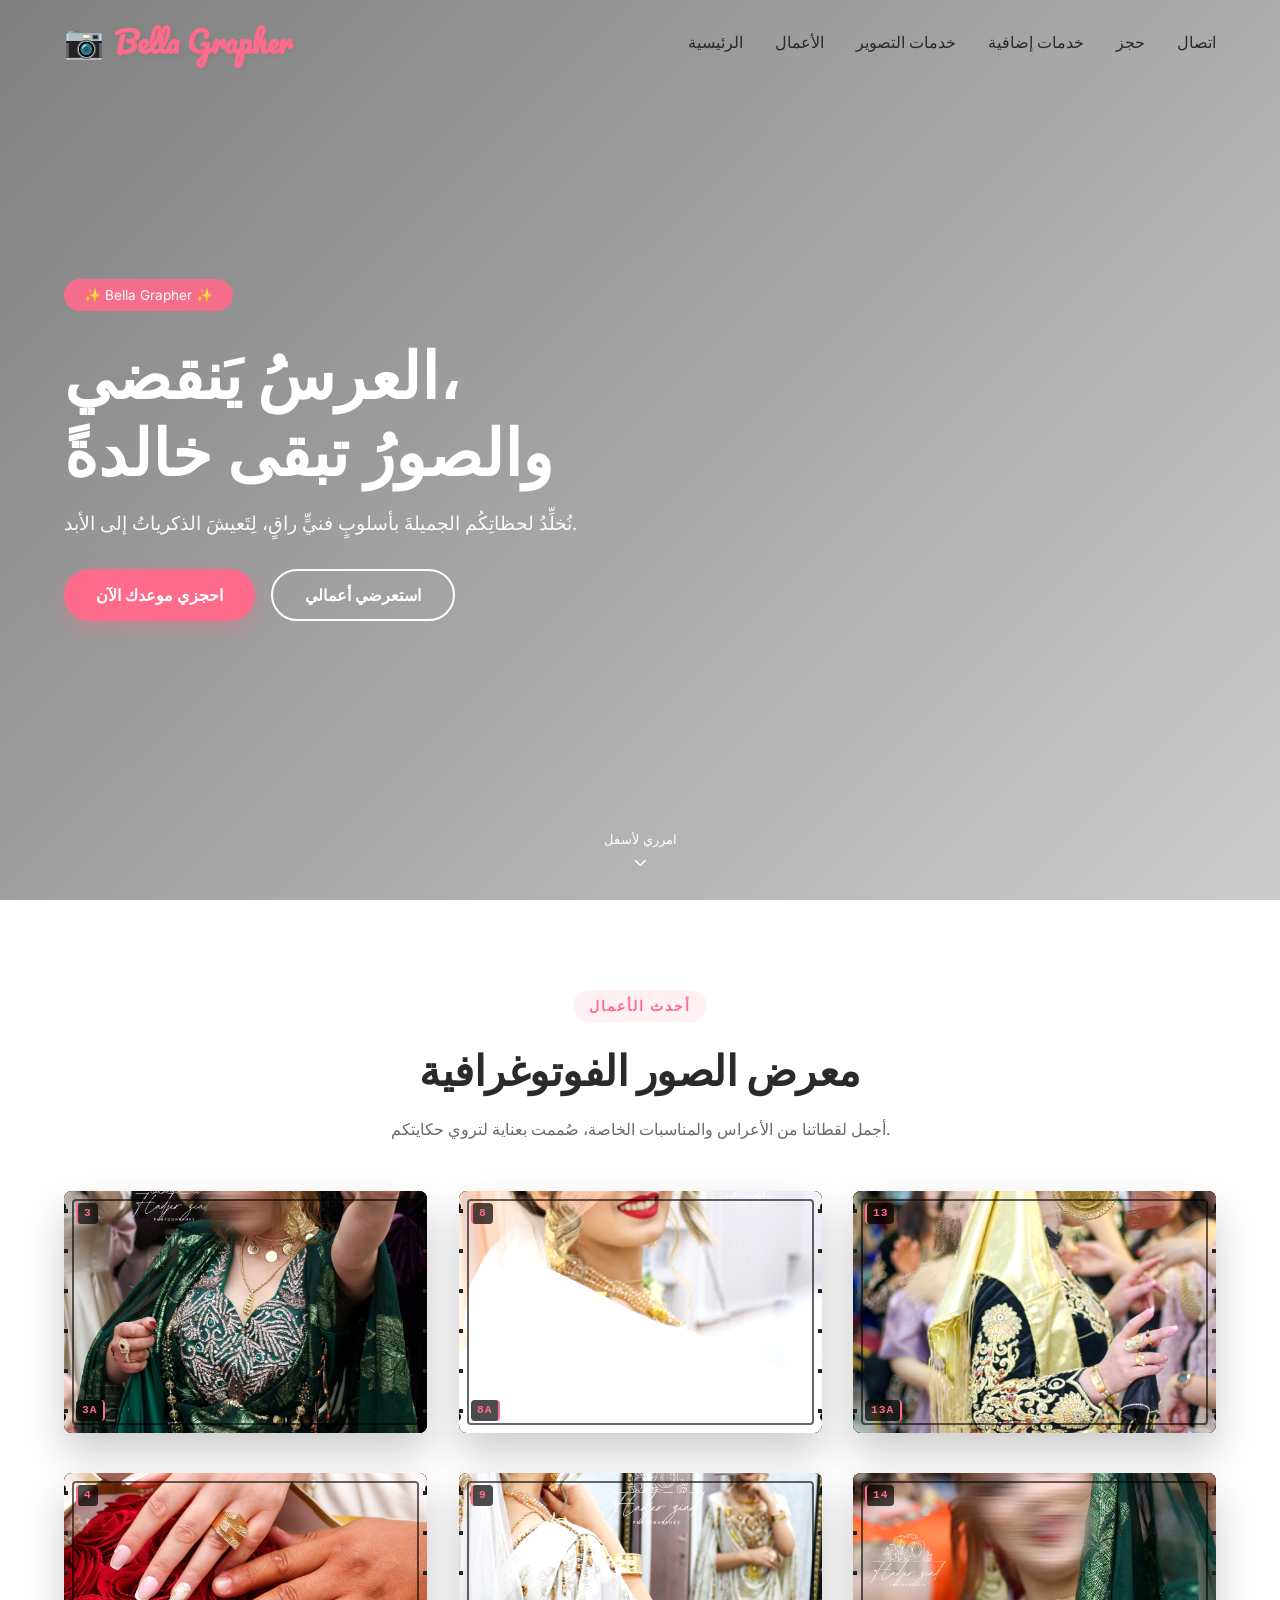
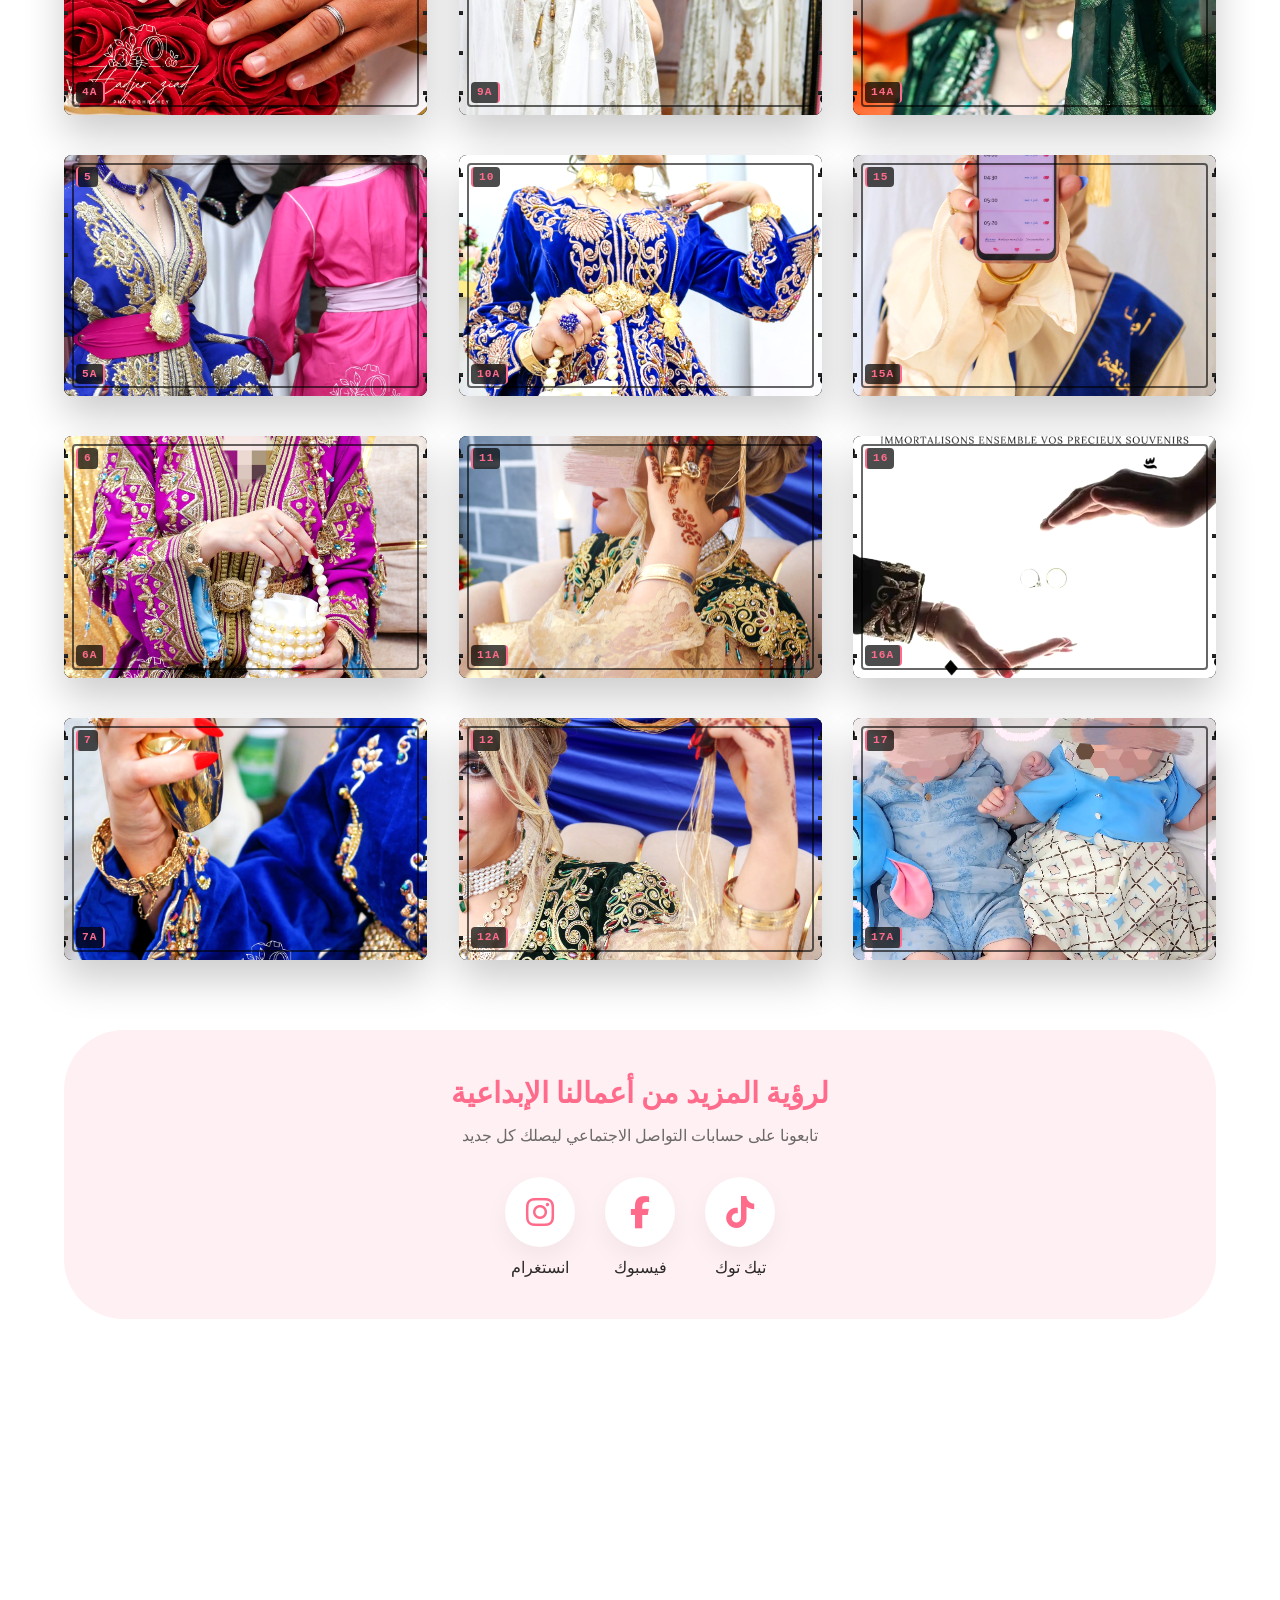
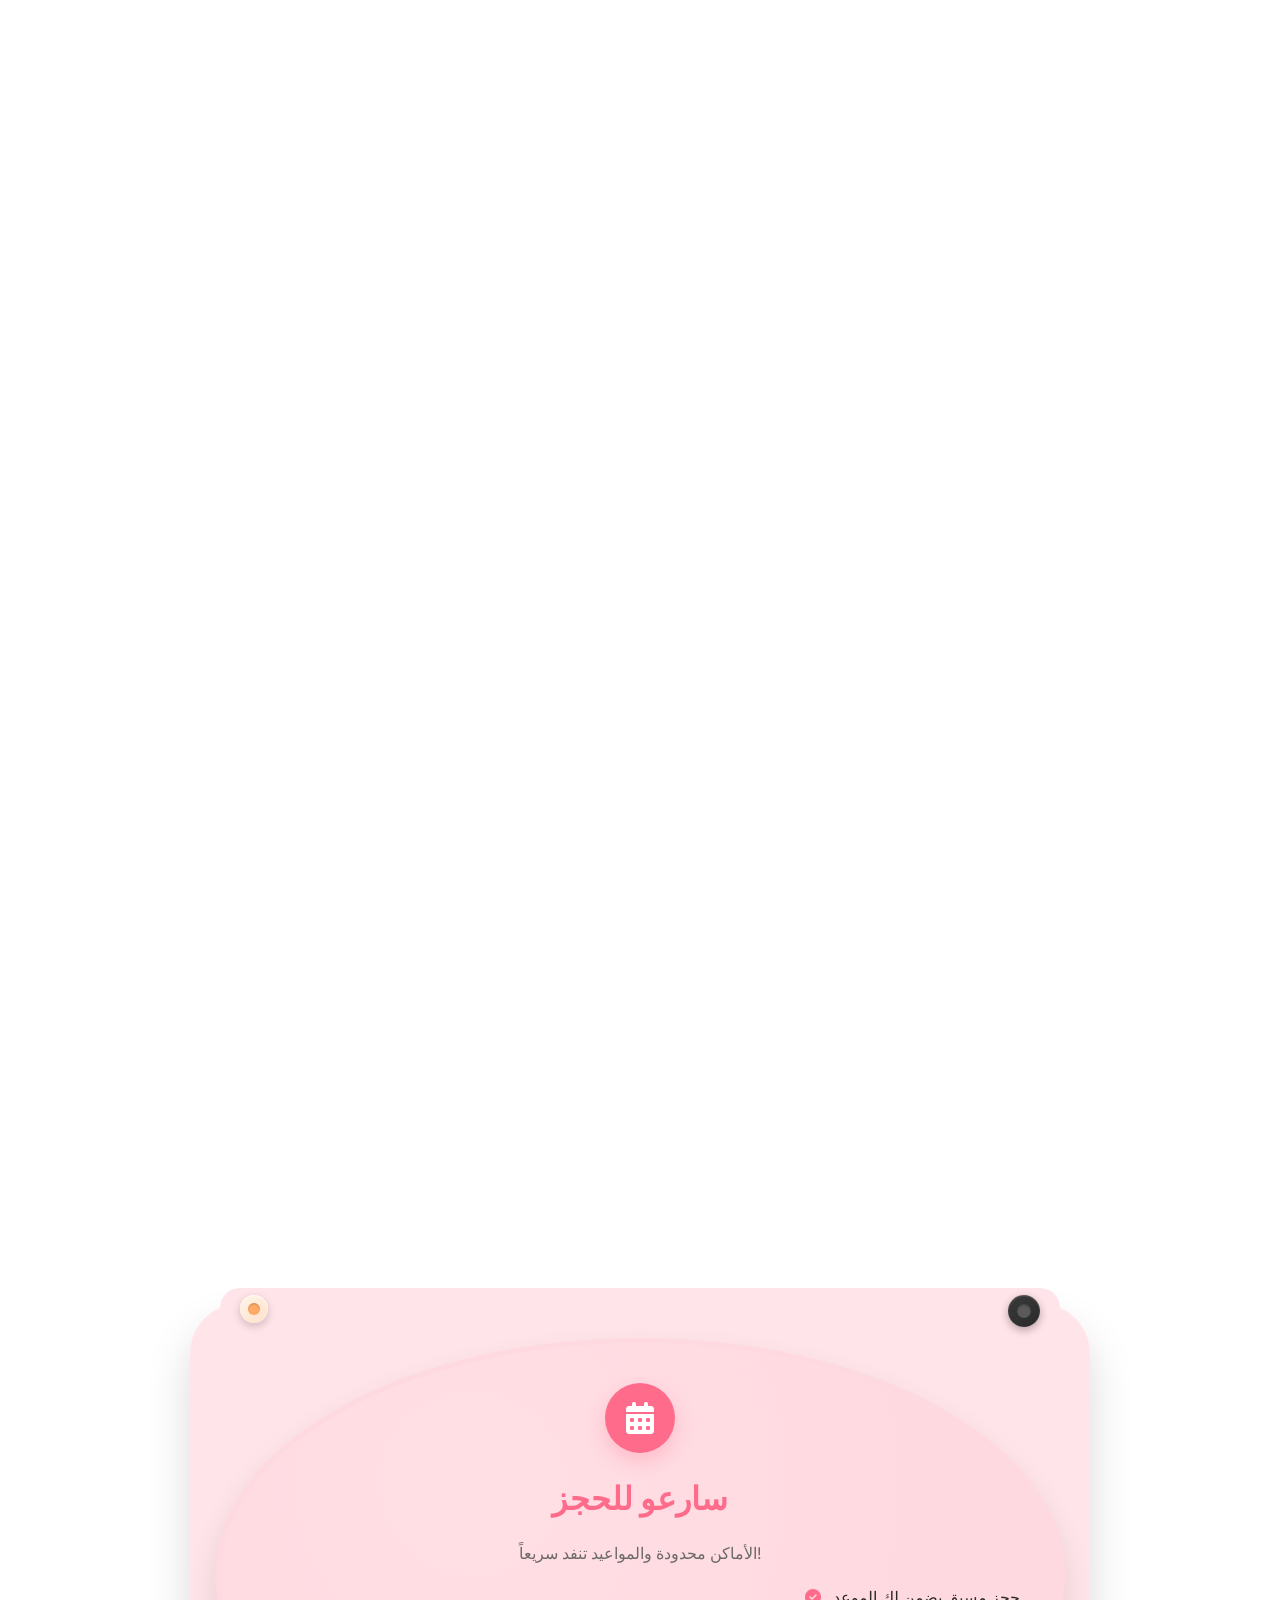
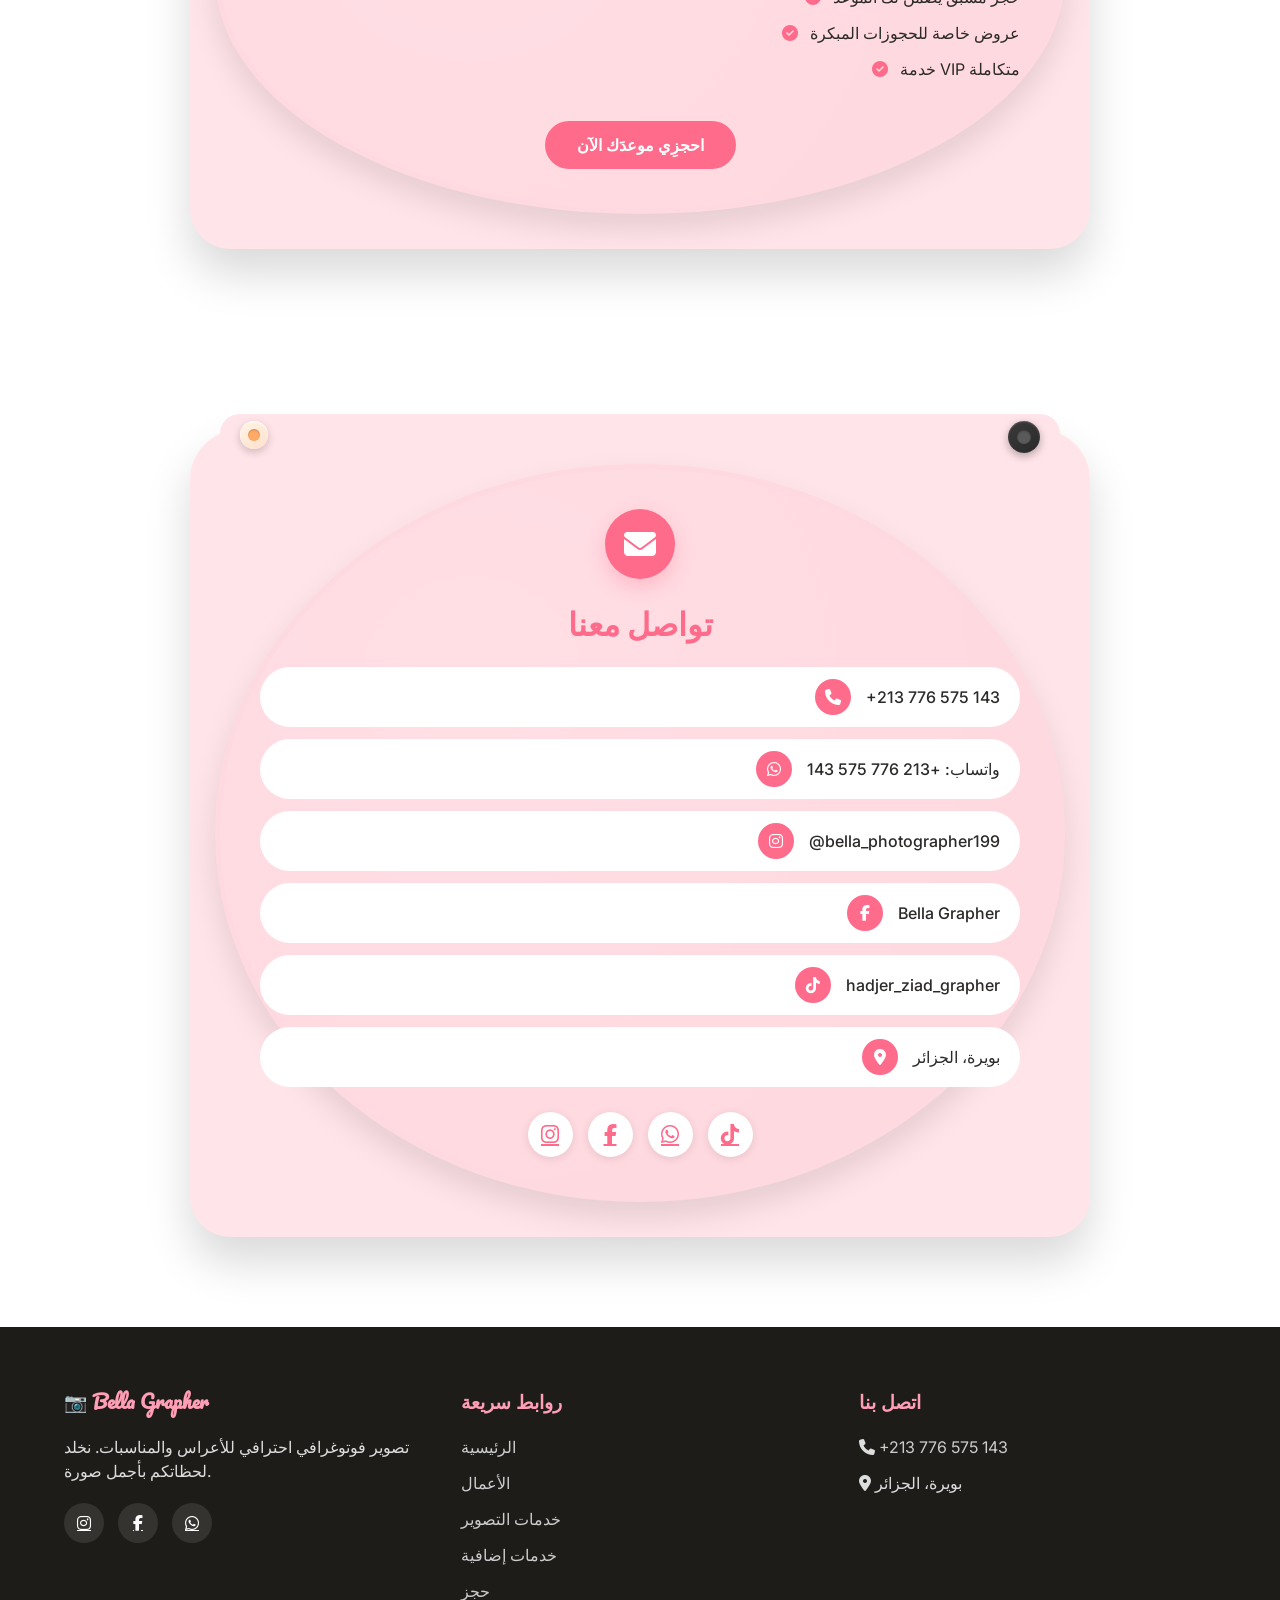
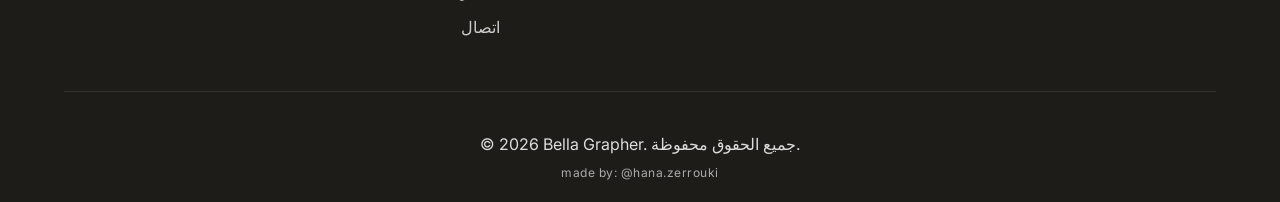
==== commit 252cd751: "added database , booking , ...etc" ====
--- a/index.html
+++ b/index.html
@@ -36,7 +36,7 @@
                     <li><a href="#gallery">الأعمال</a></li>
                     <li><a href="#services-photo">خدمات التصوير</a></li>
                     <li><a href="#services-extra">خدمات إضافية</a></li>
-                    <li><a href="#booking">حجز</a></li>
+                    <li><a href="booking.html">حجز</a></li>
                     <li><a href="#contact">اتصال</a></li>
                 </ul>
                 <button class="mobile-menu-btn" id="mobile-menu-btn" aria-label="القائمة">
@@ -275,7 +275,7 @@
                                     <span>تصوير المناسبات</span>
                                 </div>
                             </div>
-                            <a href="#contact" class="lens-btn">احجزي الآن</a>
+                             <a href="booking.html" class="lens-btn">احجزي الآن</a>
                         </div>
                     </div>
                 </div>
@@ -325,7 +325,7 @@
                                     <span>تنظيم الأعراس</span>
                                 </div>
                             </div>
-                            <a href="#contact" class="lens-btn">استفسري الآن</a>
+                             <a href="booking.html" class="lens-btn">استفسري الآن</a>
                         </div>
                     </div>
                 </div>
@@ -355,7 +355,7 @@
                                 <li><i class="fas fa-check-circle"></i> عروض خاصة للحجوزات المبكرة</li>
                                 <li><i class="fas fa-check-circle"></i> خدمة VIP متكاملة</li>
                             </ul>
-                            <a href="#contact" class="lens-btn">احجزِي موعدَك الآن</a>
+                            <a href="booking.html" class="lens-btn">احجزِي موعدَك الآن</a>
                         </div>
                     </div>
                 </div>
